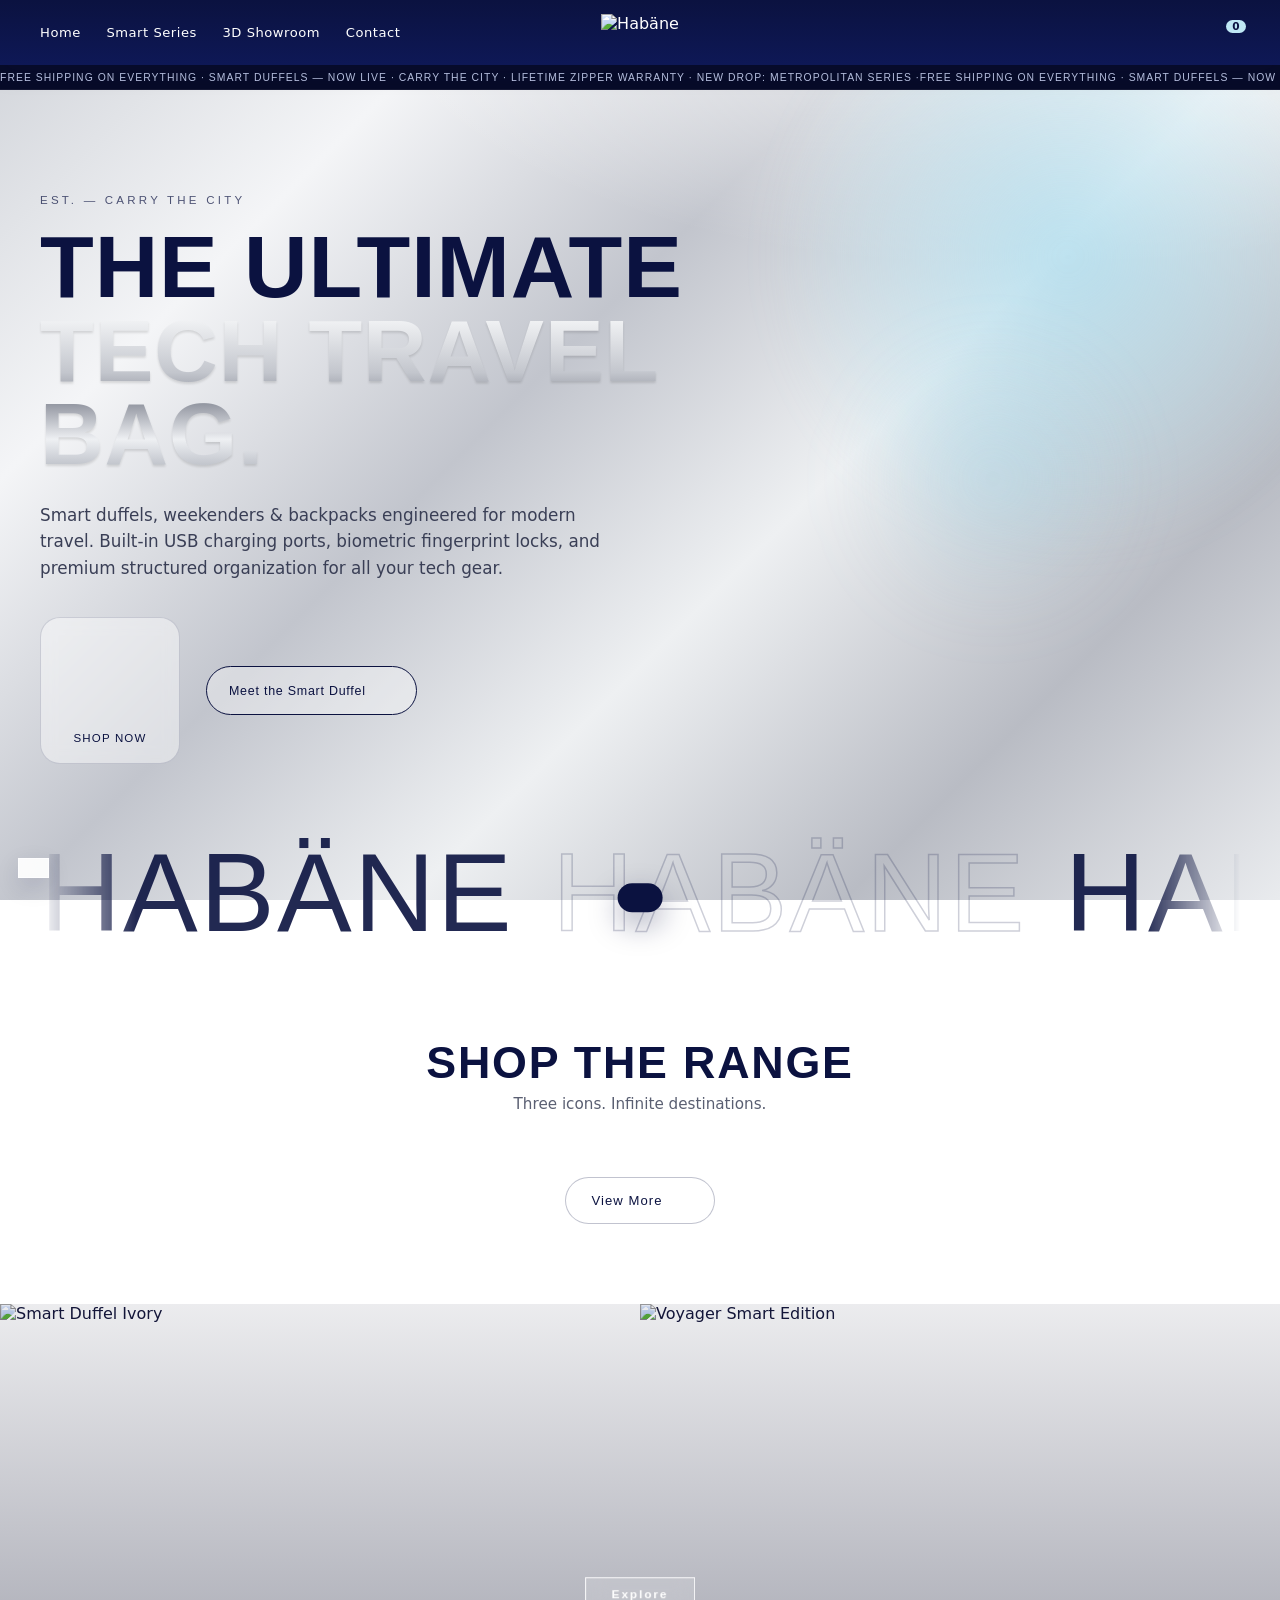
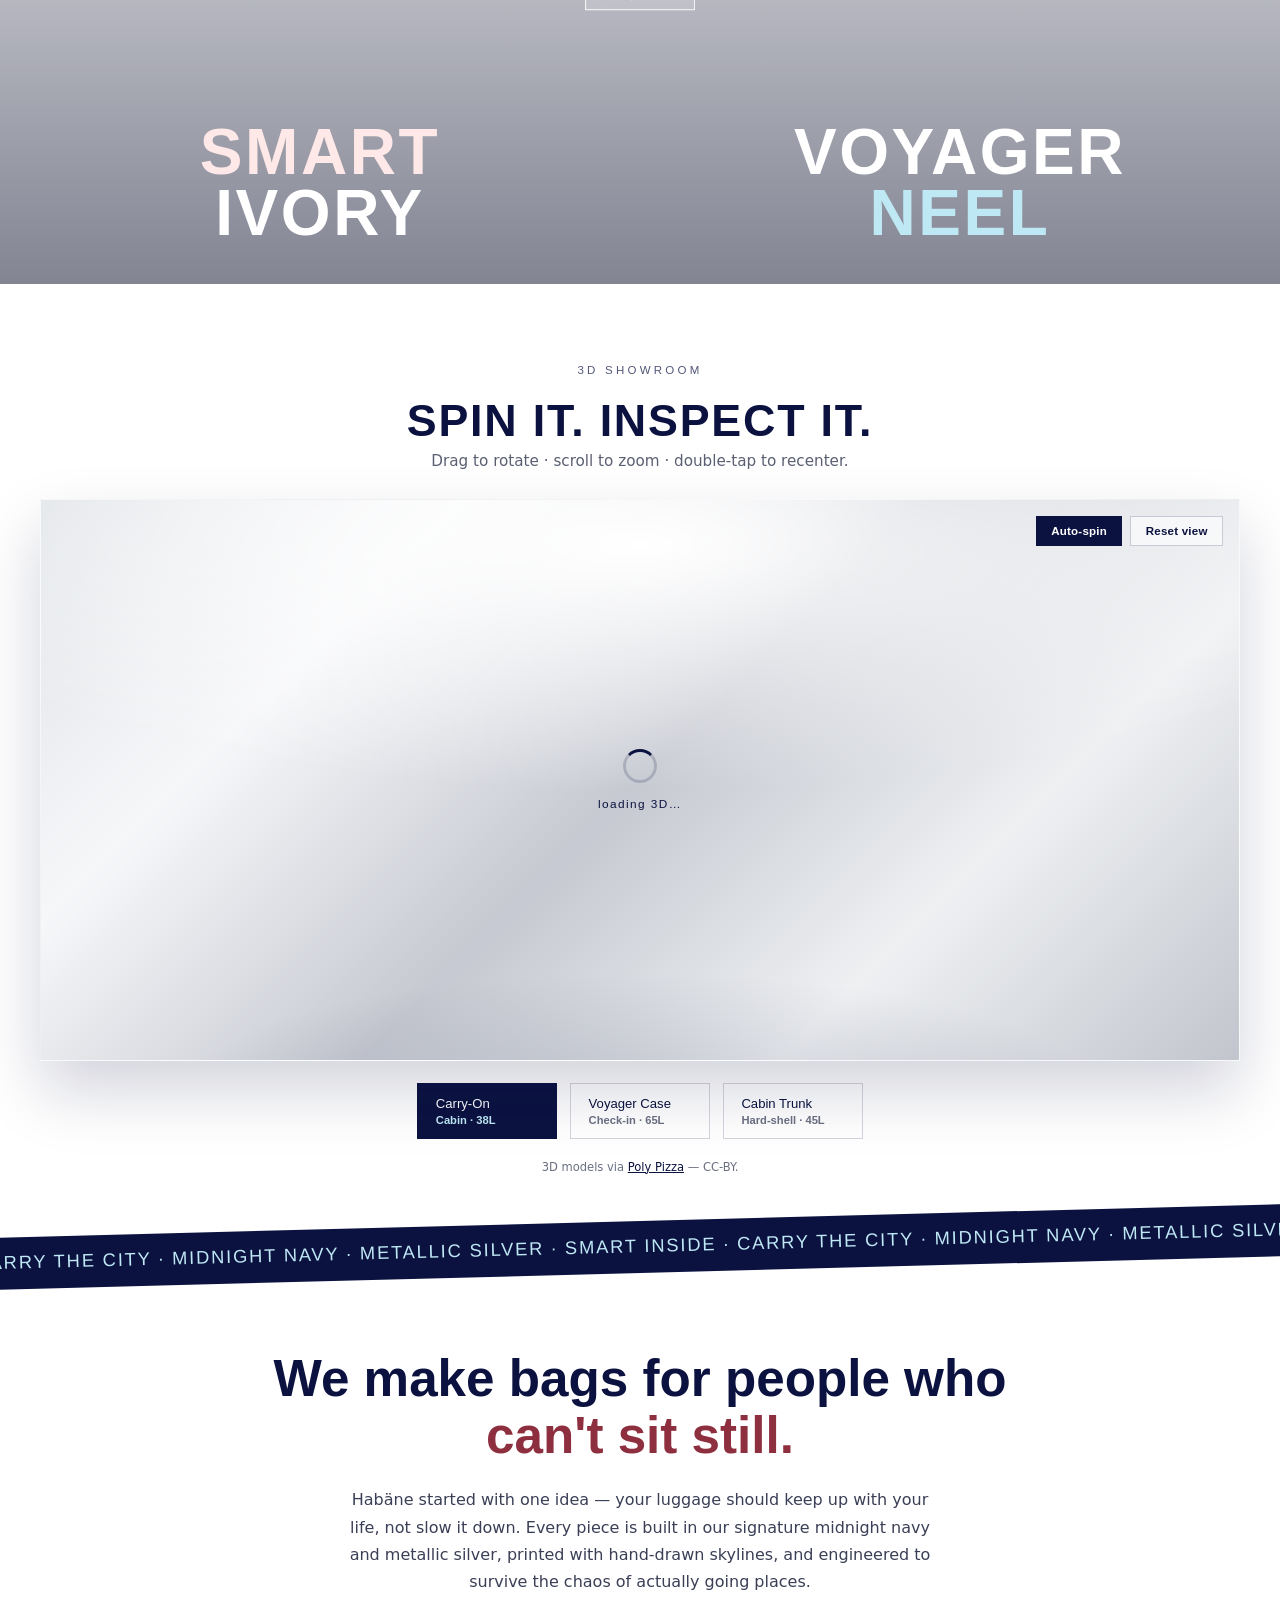
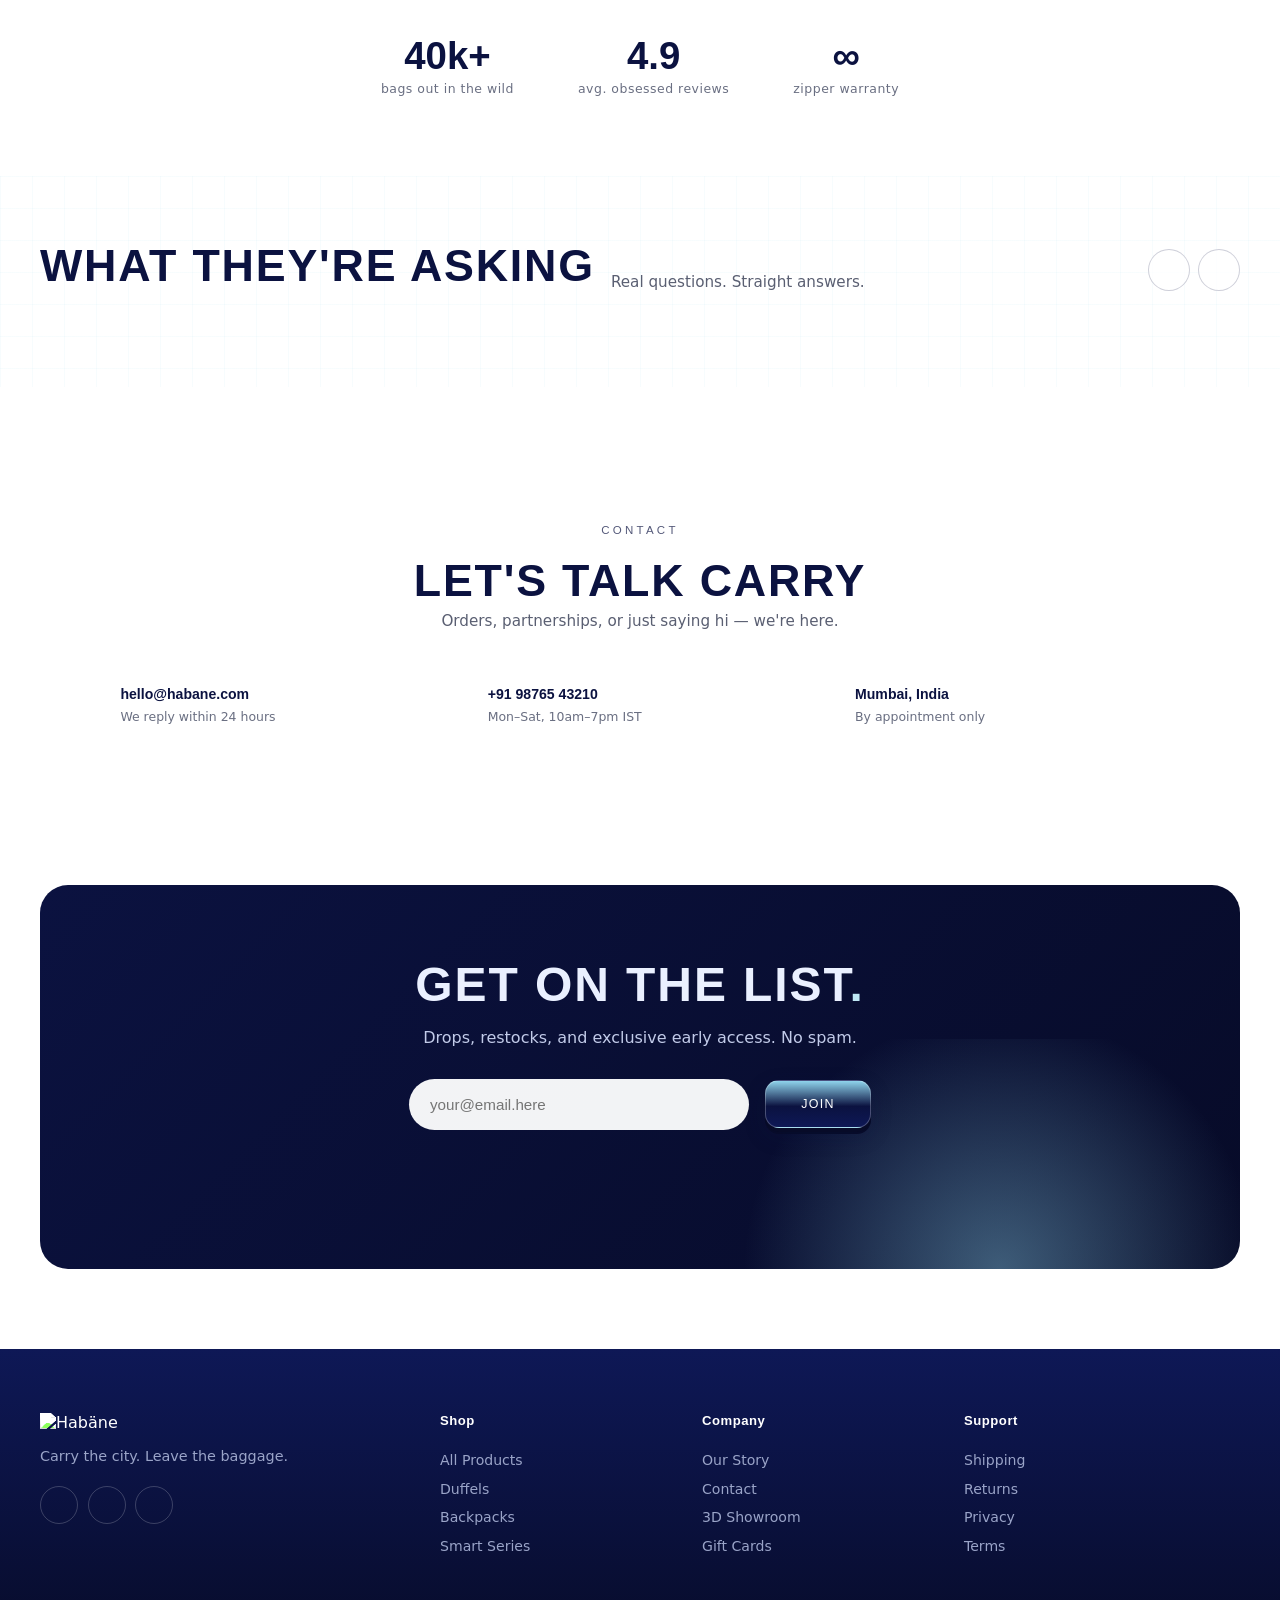
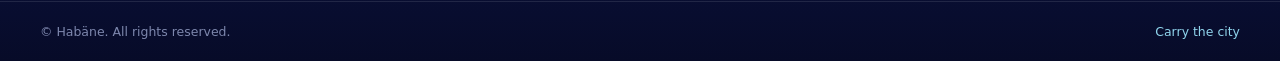
==== index.html @ ca4c36a8 "Update Habane website" ====
<!DOCTYPE html>
<html lang="en">
<head>
  <meta charset="UTF-8" />
  <meta name="viewport" content="width=device-width, initial-scale=1.0" />
  <title>HABÄNE — Carry the City</title>
  <meta name="description" content="Habäne — premium smart duffels, weekenders & backpacks. Engineered to carry your whole world, skyline and all." />
  <link rel="icon" href="assets/brand/logo-white.png" />
  <link rel="stylesheet" href="styles.css" />
  <script src="https://cdn.jsdelivr.net/npm/gsap@3.12.5/dist/gsap.min.js" defer></script>
  <script src="https://cdn.jsdelivr.net/npm/gsap@3.12.5/dist/ScrollTrigger.min.js" defer></script>
  <script src="https://unpkg.com/lucide@0.469.0/dist/umd/lucide.min.js" defer></script>
</head>
<body data-page="home">

  <svg width="0" height="0" style="position:absolute" aria-hidden="true">
    <defs>
      <path id="circlePath" d="M 50,50 m -37,0 a 37,37 0 1,1 74,0 a 37,37 0 1,1 -74,0" />
    </defs>
  </svg>

  <header class="nav nav--solid" id="nav">
    <button class="nav__burger" id="burger" type="button" aria-label="Menu">
      <span></span><span></span><span></span>
    </button>

    <nav class="nav__links nav__links--left">
      <a href="index.html">Home</a>
      <a href="smart-series.html">Smart Series</a>
      <a href="#showroom">3D Showroom</a>
      <a href="#contact">Contact</a>
    </nav>

    <a class="nav__logo" href="index.html">
      <img src="assets/brand/logo-white.png" alt="Habäne" />
    </a>

    <nav class="nav__links nav__links--right">
      <button class="nav__icon nav__iconbtn" id="searchBtn" type="button" aria-label="Search"><i data-lucide="search"></i></button>
      <button class="nav__icon nav__iconbtn nav__wish" id="wishBtn" type="button" aria-label="Wishlist">
        <i data-lucide="heart"></i><em id="wishCount" hidden>0</em>
      </button>
      <div class="nav__profile">
        <button class="nav__icon nav__iconbtn" id="profileBtn" type="button" aria-label="Account" aria-expanded="false"><i data-lucide="user"></i></button>
        <div class="nav__profile-menu" id="profileMenu">
          <button type="button" data-auth>Log In</button>
          <button type="button" data-auth>Sign Up</button>
        </div>
      </div>
      <button class="nav__icon nav__iconbtn nav__cart" id="cartBtn" type="button" aria-label="Cart">
        <i data-lucide="shopping-bag"></i><em id="cartCount">0</em>
      </button>
    </nav>
  </header>

  <div class="ribbon" aria-hidden="true">
    <div class="ribbon__track">
      <span>FREE SHIPPING ON EVERYTHING · SMART DUFFELS — NOW LIVE · CARRY THE CITY · LIFETIME ZIPPER WARRANTY · NEW DROP: METROPOLITAN SERIES · </span>
      <span>FREE SHIPPING ON EVERYTHING · SMART DUFFELS — NOW LIVE · CARRY THE CITY · LIFETIME ZIPPER WARRANTY · NEW DROP: METROPOLITAN SERIES · </span>
    </div>
  </div>

  <div class="drawer" id="drawer">
    <a href="index.html">Home</a>
    <a href="smart-series.html">Smart Series</a>
    <a href="#showroom">3D Showroom</a>
    <a href="#contact">Contact</a>
    <a href="shop.html">Shop All</a>
    <a href="#" class="drawer__cart" id="drawerCartLink">Cart (<span class="drawer-cart-count">0</span>)</a>
  </div>

  <main id="top">

    <section class="hero hero--bag">
      <div class="hero__glow"></div>
      <div class="hero__layout">
        <div class="hero__inner">
          <p class="hero__eyebrow">EST. — CARRY THE CITY</p>
          <h1 class="hero__title">
            <span>THE ULTIMATE</span>
            <span class="hero__title--metal">TECH TRAVEL BAG.</span>
          </h1>
          <p class="hero__sub">Smart duffels, weekenders &amp; backpacks engineered for modern travel. Built-in USB charging ports, biometric fingerprint locks, and premium structured organization for all your tech gear.</p>
          <div class="hero__cta">
            <a href="shop.html" class="hero-shop-cta" id="heroBagCta">
              <span class="hero-shop-cta__anim"></span>
              <span class="hero-shop-cta__label">SHOP NOW</span>
            </a>
            <a href="smart-series.html" class="ghost-btn">
              <span>Meet the Smart Duffel</span>
              <i data-lucide="arrow-right"></i>
            </a>
          </div>
        </div>
        <div class="hero__bag-3d-wrap">
          <model-viewer id="heroViewer" alt="Habäne Tech Travel Bag — interactive 3D model"
            camera-controls auto-rotate auto-rotate-delay="0" rotation-per-second="15deg"
            interaction-prompt="none" shadow-intensity="1.2" shadow-softness="0.8" exposure="1.1"
            environment-image="neutral" camera-orbit="45deg 75deg 110%" disable-zoom touch-action="none">
          </model-viewer>
          <div class="hero__bag-glow"></div>
        </div>
      </div>
      <div class="hero__marquee" aria-hidden="true">
        <div class="hero__marquee-track">
          <span>HABÄNE</span><span class="hollow">HABÄNE</span><span>HABÄNE</span><span class="hollow">HABÄNE</span><span>HABÄNE</span><span class="hollow">HABÄNE</span>
        </div>
      </div>
    </section>

    <section class="featured" id="shop">
      <div class="featured__head">
        <h2 class="section-title">SHOP THE RANGE</h2>
        <p class="section-sub">Three icons. Infinite destinations.</p>
      </div>
      <div class="grid grid--featured" id="grid"></div>
      <div class="featured__more">
        <a href="shop.html" class="view-more">View More <i data-lucide="arrow-right"></i></a>
      </div>
    </section>

    <section class="smart-split" id="smart">
      <a href="smart-series.html" class="smart-split__panel smart-split__panel--a">
        <img src="assets/products/p4-smart-duffel-ivory.jpg" alt="Smart Duffel Ivory">
        <div class="smart-split__overlay">
          <h2 class="smart-split__title"><span>SMART</span><span>IVORY</span></h2>
        </div>
      </a>
      <a href="smart-series.html" class="smart-split__panel smart-split__panel--b">
        <img src="assets/products/p3-navy-voyager-duffel.jpg" alt="Voyager Smart Edition">
        <div class="smart-split__overlay">
          <h2 class="smart-split__title"><span>VOYAGER</span><span>NEEL</span></h2>
        </div>
      </a>
      <a href="smart-series.html" class="smart-split__explore">Explore</a>
    </section>

    <section class="showroom" id="showroom">
      <div class="showroom__head">
        <p class="hero__eyebrow">3D SHOWROOM</p>
        <h2 class="section-title">SPIN IT. INSPECT IT.</h2>
        <p class="section-sub">Drag to rotate · scroll to zoom · double-tap to recenter.</p>
      </div>
      <div class="showroom__stage">
        <model-viewer id="viewer" alt="Habäne luggage — interactive 3D model"
          camera-controls auto-rotate auto-rotate-delay="0" rotation-per-second="20deg"
          interaction-prompt="auto" shadow-intensity="1.1" shadow-softness="0.9" exposure="1.15"
          environment-image="neutral" camera-orbit="35deg 75deg 110%"
          min-camera-orbit="auto auto 60%" max-camera-orbit="auto auto 160%" touch-action="pan-y">
          <div class="showroom__loader" slot="poster">
            <span class="showroom__spinner"></span>
            <span>loading 3D…</span>
          </div>
        </model-viewer>
        <div class="showroom__tools">
          <button id="spinToggle" class="tool is-active" type="button"><i data-lucide="rotate-cw"></i> Auto-spin</button>
          <button id="resetView" class="tool" type="button"><i data-lucide="maximize"></i> Reset view</button>
        </div>
      </div>
      <div class="showroom__pick" id="modelPick">
        <button class="model-pick is-active" data-model="carryon" type="button">
          <span class="model-pick__name">Carry-On</span><span class="model-pick__meta">Cabin · 38L</span>
        </button>
        <button class="model-pick" data-model="voyager" type="button">
          <span class="model-pick__name">Voyager Case</span><span class="model-pick__meta">Check-in · 65L</span>
        </button>
        <button class="model-pick" data-model="cabin" type="button">
          <span class="model-pick__name">Cabin Trunk</span><span class="model-pick__meta">Hard-shell · 45L</span>
        </button>
      </div>
      <p class="showroom__credit">3D models via <a href="https://poly.pizza" target="_blank" rel="noopener">Poly Pizza</a> — CC-BY.</p>
    </section>

    <div class="strip" aria-hidden="true">
      <div class="strip__track">
        <span>CARRY THE CITY · MIDNIGHT NAVY · METALLIC SILVER · SMART INSIDE · CARRY THE CITY · MIDNIGHT NAVY · METALLIC SILVER · SMART INSIDE · </span>
        <span>CARRY THE CITY · MIDNIGHT NAVY · METALLIC SILVER · SMART INSIDE · CARRY THE CITY · MIDNIGHT NAVY · METALLIC SILVER · SMART INSIDE · </span>
      </div>
    </div>

    <section class="story" id="story">
      <div class="story__inner">
        <h2 class="story__title">We make bags for people who<br><span>can't sit still.</span></h2>
        <p>Habäne started with one idea — your luggage should keep up with your life, not slow it down. Every piece is built in our signature midnight navy and metallic silver, printed with hand-drawn skylines, and engineered to survive the chaos of actually going places.</p>
        <div class="story__stats">
          <div><strong>40k+</strong><span>bags out in the wild</span></div>
          <div><strong>4.9</strong><span>avg. obsessed reviews</span></div>
          <div><strong>∞</strong><span>zipper warranty</span></div>
        </div>
      </div>
    </section>

    <section class="faq-carousel" id="faq">
      <div class="faq-carousel__head">
        <h2 class="section-title">WHAT THEY'RE ASKING</h2>
        <p class="section-sub">Real questions. Straight answers.</p>
        <div class="faq-carousel__controls">
          <button type="button" id="faqPrev" aria-label="Previous"><i data-lucide="chevron-left"></i></button>
          <button type="button" id="faqNext" aria-label="Next"><i data-lucide="chevron-right"></i></button>
        </div>
      </div>
      <div class="faq-carousel__viewport">
        <div class="faq-carousel__track" id="faqTrack"></div>
      </div>
    </section>

    <section class="contact" id="contact">
      <div class="contact__inner">
        <p class="hero__eyebrow">CONTACT</p>
        <h2 class="section-title">LET'S TALK CARRY</h2>
        <p class="section-sub">Orders, partnerships, or just saying hi — we're here.</p>
        <div class="contact__grid">
          <a href="mailto:hello@habane.com" class="contact__card">
            <i data-lucide="mail"></i>
            <strong>hello@habane.com</strong>
            <span>We reply within 24 hours</span>
          </a>
          <a href="tel:+919876543210" class="contact__card">
            <i data-lucide="phone"></i>
            <strong>+91 98765 43210</strong>
            <span>Mon–Sat, 10am–7pm IST</span>
          </a>
          <div class="contact__card">
            <i data-lucide="map-pin"></i>
            <strong>Mumbai, India</strong>
            <span>By appointment only</span>
          </div>
        </div>
      </div>
    </section>

    <section class="news">
      <div class="news__inner">
        <h2>GET ON THE LIST<span>.</span></h2>
        <p>Drops, restocks, and exclusive early access. No spam.</p>
        <form class="news__form" id="newsForm">
          <input type="email" placeholder="your@email.here" required />
          <button type="submit" class="btn-3d btn-3d--join">
            <span class="btn-3d__shadow"></span>
            <span class="btn-3d__face">JOIN</span>
          </button>
        </form>
        <p class="news__done" id="newsDone"></p>
      </div>
    </section>
  </main>

  <footer class="foot">
    <div class="foot__top">
      <div class="foot__brand">
        <img src="assets/brand/wordmark-silver.png" alt="Habäne" class="foot__word" />
        <p class="foot__tag">Carry the city. Leave the baggage.</p>
        <div class="foot__social">
          <a href="#" aria-label="Instagram"><i data-lucide="instagram"></i></a>
          <a href="#" aria-label="YouTube"><i data-lucide="youtube"></i></a>
          <a href="#" aria-label="Twitter"><i data-lucide="twitter"></i></a>
        </div>
      </div>
      <div class="foot__col">
        <h4>Shop</h4>
        <a href="shop.html">All Products</a>
        <a href="shop.html?cat=duffel">Duffels</a>
        <a href="shop.html?cat=backpack">Backpacks</a>
        <a href="smart-series.html">Smart Series</a>
      </div>
      <div class="foot__col">
        <h4>Company</h4>
        <a href="#story">Our Story</a>
        <a href="#contact">Contact</a>
        <a href="#showroom">3D Showroom</a>
        <a href="#">Gift Cards</a>
      </div>
      <div class="foot__col">
        <h4>Support</h4>
        <a href="#">Shipping</a>
        <a href="#">Returns</a>
        <a href="#">Privacy</a>
        <a href="#">Terms</a>
      </div>
    </div>
    <div class="foot__bottom">
      <p>© <span id="yr"></span> Habäne. All rights reserved.</p>
      <p class="foot__vibe">Carry the city</p>
    </div>
  </footer>

  <!-- Overlays -->
  <div class="search-pop" id="searchPop" aria-hidden="true">
    <div class="search-pop__inner">
      <input type="text" id="searchInput" placeholder="Search bags…" autocomplete="off" />
      <button class="search-pop__close" id="searchClose" type="button" aria-label="Close"><i data-lucide="x"></i></button>
      <div class="search-pop__results" id="searchResults"></div>
    </div>
  </div>

  <div class="cart" id="cart" aria-hidden="true">
    <div class="cart__overlay" data-cart-close></div>
    <aside class="cart__panel" role="dialog" aria-modal="true" aria-label="Cart">
      <header class="cart__head">
        <h3>Your Bag <span id="cartItems">(0)</span></h3>
        <button class="cart__close" data-cart-close type="button" aria-label="Close"><i data-lucide="x"></i></button>
      </header>
      <div class="cart__ship"><p id="shipMsg"></p><div class="cart__bar"><span id="shipBar"></span></div></div>
      <div class="cart__body" id="cartBody"></div>
      <div class="cart__empty" id="cartEmpty">
        <div class="cart__empty-icon"><i data-lucide="luggage"></i></div>
        <p>Your bag is empty.</p>
        <a href="shop.html" class="cart__empty-btn" data-cart-close>START SHOPPING</a>
      </div>
      <footer class="cart__foot" id="cartFoot">
        <div class="cart__promo" id="cartPromo" hidden><span class="cart__promo-chip" id="cartPromoChip"></span><span class="cart__promo-txt">Discount applied</span></div>
        <div class="cart__row"><span>Subtotal</span><strong id="cartSubtotal">₹0</strong></div>
        <div class="cart__row cart__row--disc" id="cartDiscRow" hidden><span>Discount</span><strong id="cartDisc">−₹0</strong></div>
        <div class="cart__row cart__row--total" id="cartTotalRow" hidden><span>Total</span><strong id="cartTotal">₹0</strong></div>
        <p class="cart__note">Taxes &amp; shipping calculated at checkout.</p>
        <button class="cart__checkout" id="checkoutBtn" type="button">CHECKOUT</button>
        <button class="cart__continue" data-cart-close type="button">Continue browsing</button>
      </footer>
    </aside>
  </div>

  <div class="auth-pop" id="authPop" aria-hidden="true">
    <div class="auth-pop__overlay" id="authCloseOverlay"></div>
    <div class="auth-pop__panel">
      <button class="auth-pop__close" id="authClose" type="button" aria-label="Close"><i data-lucide="x"></i></button>
      <h3>Welcome to Habäne</h3>
      <p>Sign in to track orders and sync your wishlist.</p>
      <button type="button" class="auth-pop__btn auth-pop__btn--primary">Log In</button>
      <button type="button" class="auth-pop__btn">Sign Up</button>
    </div>
  </div>

  <div class="done" id="checkoutDone" aria-hidden="true">
    <div class="done__overlay" data-done-close></div>
    <div class="done__panel">
      <div class="done__check"><i data-lucide="check"></i></div>
      <h3>Order placed</h3>
      <p id="doneMsg"></p>
      <p class="done__order">Order <strong id="doneOrder"></strong></p>
      <button class="done__btn" data-done-close type="button">KEEP SHOPPING</button>
    </div>
  </div>

  <div class="loc-select" id="locSelect">
    <button type="button" class="loc-select__btn" aria-label="Select region"></button>
    <div class="loc-select__panel">
      <input type="text" class="loc-select__search" placeholder="Search country…" autocomplete="off">
      <div class="loc-select__list"></div>
    </div>
  </div>

  <div class="toast" id="toast"></div>

  <script type="module" src="https://cdn.jsdelivr.net/npm/@google/model-viewer@3.5.0/dist/model-viewer.min.js"></script>
  <script src="assets/3d/models.js"></script>
  <script src="js/data.js"></script>
  <script src="js/store.js"></script>
  <script src="js/components.js"></script>
  <script src="js/bag-3d.js"></script>
  <script src="js/home.js"></script>
</body>
</html>
---- styles.css ----
/* ============================================================
   HABÄNE — styles
   Palette: midnight navy + metallic silver + ice-blue accent
   ============================================================ */

@font-face{
  font-family:"Conthrax";
  src:url("assets/fonts/Conthrax-SemiBold.otf") format("opentype");
  font-weight:600; font-display:swap;
}
@font-face{ font-family:"Montserrat"; src:url("assets/fonts/Montserrat-Regular.otf") format("opentype"); font-weight:400; font-display:swap;}
@font-face{ font-family:"Montserrat"; src:url("assets/fonts/Montserrat-Medium.otf") format("opentype"); font-weight:500; font-display:swap;}
@font-face{ font-family:"Montserrat"; src:url("assets/fonts/Montserrat-SemiBold.otf") format("opentype"); font-weight:600; font-display:swap;}
@font-face{ font-family:"Montserrat"; src:url("assets/fonts/Montserrat-Bold.otf") format("opentype"); font-weight:700; font-display:swap;}

:root{
  --navy:#0b1240;
  --navy-2:#0e1856;
  --navy-deep:#070b28;
  --ice:#bfe8f5;
  --ice-2:#8fd4ec;
  --maroon:#8e2f3f;
  --ink:#14163a;
  --silver-1:#f6f7f9;
  --silver-2:#d7dade;
  --silver-3:#b9bcc4;
  --silver-4:#9a9ea8;
  --white:#ffffff;
  --r:18px;
  --maxw:1280px;
  --ease:cubic-bezier(.22,1,.36,1);
}

*{box-sizing:border-box;margin:0;padding:0}
html{scroll-behavior:smooth}
body{
  font-family:"Montserrat",system-ui,sans-serif;
  color:var(--ink);
  background:
    radial-gradient(1200px 600px at 80% -10%, #ffffff 0%, rgba(255,255,255,0) 60%),
    linear-gradient(135deg,#cfd2d8 0%, #f4f5f7 22%, #c2c5cd 42%, #eef0f2 60%, #b9bcc4 80%, #e9ebee 100%);
  background-attachment:fixed;
  -webkit-font-smoothing:antialiased;
  overflow-x:hidden;
}
body[data-page="home"],
body[data-page="shop"]{
  --r:0;
}
body:is([data-page="home"], [data-page="shop"]) :is(
  .card,
  .card__media,
  .card__badge,
  .card__quick,
  .card__add,
  .card__view,
  .pill,
  .smart-split__panel,
  .smart-split__explore,
  .showroom__stage,
  .showroom__loader,
  .tool,
  .model-pick,
  .faq-card,
  .faq-card__media,
  .contact__inner,
  .contact__card,
  .trust,
  .trust__item,
  .trust__icon,
  .shop-toolbar__search,
  .layout-btn,
  .shop-sidebar__block select,
  .search-pop__inner,
  .search-pop__results,
  .search-row img,
  .cart__panel,
  .line__img,
  .line__qty,
  .cart__checkout,
  .cart__empty-btn,
  .auth-pop__panel,
  .auth-pop__btn,
  .loc-select__btn,
  .loc-select__panel,
  .loc-select__search
){
  border-radius:0 !important;
}
a{color:inherit;text-decoration:none}
img{display:block;max-width:100%}
em{font-style:normal}

.section-title{
  font-family:"Conthrax",sans-serif;
  font-size:clamp(1.6rem,4vw,2.8rem);
  letter-spacing:.04em;
  color:var(--navy);
}
.section-sub{ color:#5a5f72; font-size:.95rem; margin-top:.4rem }

/* ===================== RIBBON (below nav) ===================== */
.ribbon{
  background:var(--navy-deep);
  color:#c2cbe9;
  overflow:hidden;
  border-bottom:1px solid rgba(255,255,255,.06);
  position:relative;
  z-index:40;
}
.ribbon__track{
  display:flex; width:max-content;
  animation:ribbon 32s linear infinite;
}
.ribbon__track span{
  font-family:"Montserrat",sans-serif;
  font-size:.65rem; letter-spacing:.1em; font-weight:500;
  padding:.4rem 0; white-space:nowrap;
}
@keyframes ribbon{ from{transform:translateX(0)} to{transform:translateX(-50%)} }
.ribbon:hover .ribbon__track{ animation-play-state:paused }

/* ===================== NAV ===================== */
.nav{
  position:sticky; top:0; z-index:60;
  display:grid;
  grid-template-columns:1fr auto 1fr;
  align-items:center;
  gap:1rem;
  padding:.85rem clamp(1rem,4vw,2.5rem);
  background:linear-gradient(180deg,var(--navy) 0%, var(--navy-2) 100%);
  color:#fff;
  box-shadow:0 6px 24px rgba(11,18,64,.22);
  transition:padding .3s var(--ease), box-shadow .3s var(--ease);
}
.nav.shrink{ padding-top:.5rem; padding-bottom:.5rem }
.nav__links{ display:flex; align-items:center; gap:1.6rem }
.nav__links--right{ justify-content:flex-end }
.nav__links a{
  font-size:.82rem; font-weight:500; letter-spacing:.04em;
  position:relative; padding:.2rem 0; color:#fff;
  transition:color .25s, opacity .25s;
}
.nav__links a:not(.nav__icon)::after{
  content:""; position:absolute; left:0; bottom:-3px; height:2px; width:0;
  background:var(--ice); transition:width .3s var(--ease);
}
.nav__links a:hover{ color:var(--ice) }
.nav__links a:not(.nav__icon):hover::after{ width:100% }
.nav__iconbtn{ color:#fff }
.nav__iconbtn:hover{ color:var(--ice) }
.nav__icon{ font-size:1.05rem }
.nav__cart{ display:inline-flex; align-items:center; gap:.25rem }
.nav__cart em{
  font-size:.66rem; background:var(--ice); color:var(--navy);
  border-radius:999px; padding:.05rem .4rem; font-weight:700; font-style:normal;
}
.nav__logo img{ height:38px; width:auto; margin:0 auto }

.nav__burger{ display:none; flex-direction:column; gap:5px; background:none; border:0; cursor:pointer }
.nav__burger span{ width:24px; height:2px; background:#eaf0ff; transition:.3s var(--ease) }
.nav__burger.open span:nth-child(1){ transform:translateY(7px) rotate(45deg) }
.nav__burger.open span:nth-child(2){ opacity:0 }
.nav__burger.open span:nth-child(3){ transform:translateY(-7px) rotate(-45deg) }

.drawer{
  position:fixed; inset:0 0 0 auto; width:min(80vw,320px);
  background:linear-gradient(180deg,var(--navy),var(--navy-deep));
  color:#eaf0ff; z-index:55;
  transform:translateX(100%); transition:transform .4s var(--ease);
  display:flex; flex-direction:column; gap:.4rem;
  padding:5.5rem 2rem 2rem;
}
.drawer.open{ transform:translateX(0) }
.drawer a{ font-family:"Conthrax",sans-serif; font-size:1.1rem; padding:.8rem 0; border-bottom:1px solid rgba(255,255,255,.08) }

/* ===================== HERO ===================== */
.hero{
  position:relative; overflow:hidden;
  padding:clamp(3rem,9vw,6.5rem) clamp(1rem,4vw,2.5rem) 0;
  max-width:var(--maxw); margin:0 auto;
}
.hero__glow{
  position:absolute; top:-20%; right:-10%; width:55vw; height:55vw; max-width:680px; max-height:680px;
  background:radial-gradient(circle, rgba(143,212,236,.55), rgba(11,18,64,0) 62%);
  filter:blur(20px); z-index:0; pointer-events:none;
}
.hero__inner{ position:relative; z-index:2; max-width:none }
.hero--bag .hero__inner{ max-width:100% }
.hero--bag .hero__title{ font-size:clamp(2.8rem,7.5vw,5.5rem) }
.hero--bag .hero__sub{ max-width:580px; font-size:1.05rem }
.hero__eyebrow{
  font-family:"Conthrax",sans-serif; font-size:.72rem; letter-spacing:.28em;
  color:var(--navy); opacity:.7; margin-bottom:1.2rem;
}
.hero__title{
  font-family:"Conthrax",sans-serif;
  font-size:clamp(2.6rem,9vw,6rem); line-height:.95; letter-spacing:.01em;
  color:var(--navy);
}
.hero__title span{ display:block }
.hero__title--metal{
  background:linear-gradient(180deg,#fafbfc 0%, #c3c6cd 38%, #8c909b 55%, #eef0f3 78%, #aeb2bb 100%);
  -webkit-background-clip:text; background-clip:text; color:transparent;
  filter:drop-shadow(0 2px 1px rgba(0,0,0,.12));
}
.hero__sub{ margin:1.6rem 0 2.2rem; max-width:520px; font-size:1.02rem; color:#3a3f56; line-height:1.6 }
.hero__cta{ display:flex; align-items:center; gap:1.6rem; flex-wrap:wrap }

.hero__marquee{
  margin-top:clamp(2.5rem,6vw,4rem);
  overflow:hidden; -webkit-mask-image:linear-gradient(90deg,transparent,#000 8%,#000 92%,transparent);
          mask-image:linear-gradient(90deg,transparent,#000 8%,#000 92%,transparent);
}
.hero__marquee-track{ display:flex; gap:2.4rem; width:max-content; animation:ribbon 24s linear infinite }
.hero__marquee-track span{
  font-family:"Conthrax",sans-serif; font-size:clamp(3rem,11vw,7rem);
  color:var(--navy); opacity:.9; letter-spacing:.02em;
}
.hero__marquee-track .hollow{
  color:transparent; -webkit-text-stroke:1.5px rgba(11,18,64,.4); opacity:.5;
}

/* ===================== ROTATING SPIN BUTTON (bluorng-style) ===================== */
.spin-btn{
  position:relative; display:inline-grid; place-items:center;
  width:150px; height:150px; border-radius:999px;
  background:var(--navy); color:#fff; isolation:isolate;
  transition:transform .5s var(--ease), color .4s;
}
.spin-btn__fill{
  position:absolute; inset:0; border-radius:999px; z-index:-1;
  background:radial-gradient(circle at 50% 120%, var(--ice) 0%, var(--ice-2) 45%, transparent 70%);
  transform:scale(0); transform-origin:bottom; transition:transform .5s var(--ease);
}
.spin-btn:hover{ transform:scale(1.06); color:var(--navy) }
.spin-btn:hover .spin-btn__fill{ transform:scale(1.2) }
.spin-btn__label{
  font-family:"Conthrax",sans-serif; font-size:.74rem; letter-spacing:.08em; z-index:2;
}
.spin-btn__arrow{
  position:absolute; bottom:30px; font-size:.9rem; opacity:0; z-index:2;
  transition:.4s var(--ease);
}
.spin-btn:hover .spin-btn__arrow{ opacity:1; bottom:24px }
.spin-btn__ring{
  position:absolute; inset:0; animation:spin 9s linear infinite;
}
.spin-btn__ring svg{ width:100%; height:100% }
.spin-btn__ring text{
  font-family:"Montserrat",sans-serif; font-weight:600;
  font-size:8.5px; letter-spacing:1.5px; fill:#fff;
}
.spin-btn:hover .spin-btn__ring text{ fill:var(--navy) }
@keyframes spin{ to{ transform:rotate(360deg) } }
.spin-btn--sm{ width:118px; height:118px }
.spin-btn--sm .spin-btn__label{ font-size:.66rem }
.spin-btn--sm .spin-btn__ring text{ font-size:9px }

/* ghost button */
.ghost-btn{
  display:inline-flex; align-items:center; gap:.6rem;
  font-family:"Conthrax",sans-serif; font-size:.78rem; letter-spacing:.06em;
  color:var(--navy); padding:.9rem 1.4rem; border:1.5px solid var(--navy);
  border-radius:999px; transition:.35s var(--ease); background:rgba(255,255,255,.35);
}
.ghost-btn i{ font-style:normal; transition:transform .35s var(--ease) }
.ghost-btn:hover{ background:var(--navy); color:#fff }
.ghost-btn:hover i{ transform:translateX(5px) }

/* ===================== CATEGORY / FILTERS ===================== */
.cats{ max-width:var(--maxw); margin:clamp(3rem,7vw,5rem) auto 1.5rem; padding:0 clamp(1rem,4vw,2.5rem) }
.cats__head{ display:flex; flex-direction:column; align-items:center; text-align:center; gap:.2rem }
.cats__pills{ display:flex; flex-wrap:wrap; justify-content:center; gap:.6rem; margin-top:1.8rem }
.pill{
  font-family:"Montserrat",sans-serif; font-weight:600; font-size:.8rem;
  padding:.6rem 1.3rem; border-radius:999px; cursor:pointer;
  border:1.5px solid rgba(11,18,64,.25); background:rgba(255,255,255,.5);
  color:var(--navy); transition:.3s var(--ease);
}
.pill:hover{ border-color:var(--navy) }
.pill.is-active{ background:var(--navy); color:#fff; border-color:var(--navy) }

/* ===================== PRODUCT GRID (comet-style) ===================== */
.grid{
  max-width:var(--maxw); margin:0 auto;
  display:grid; grid-template-columns:repeat(4,1fr);
  gap:1px; background:transparent; border:0;
}
.card{
  background:#ffffff;
  border:1px solid #e5e7eb;
  border-radius:0; overflow:hidden;
  display:flex; flex-direction:column;
  position:relative;
  transition:opacity .6s var(--ease);
}
.card.in{ opacity:1; transform:none }
.card:hover{
  /* Flat grid style - no shadow float */
}
.card__media{
  position:relative; aspect-ratio:1/1; overflow:hidden;
  background:#ffffff;
}
/* ---- comet-style two-image crossfade ---- */
.card__img{
  position:absolute; inset:0; width:100%; height:100%; object-fit:cover;
  transition:opacity .55s var(--ease), transform .8s var(--ease);
  backface-visibility:hidden;
}
.card__img--front{ opacity:1; z-index:1 }
.card__img--back{ opacity:0; transform:scale(1.08); z-index:2 }
/* cards WITH an alternate image: crossfade + cross-zoom on hover */
.card.has-alt:hover .card__img--front{ opacity:0; transform:scale(1.06) }
.card.has-alt:hover .card__img--back{ opacity:1; transform:scale(1) }
/* cards WITHOUT an alternate: simple zoom */
.card:not(.has-alt):hover .card__img--front{ transform:scale(1.07) }
.card__badge{
  position:absolute; top:.8rem; left:.8rem; z-index:3;
  font-family:"Conthrax",sans-serif; font-size:.65rem; font-weight:700; letter-spacing:.08em;
  color:#fff; padding:.4rem .8rem; border-radius:0;
  text-transform:uppercase;
}
.card__badge--red{ background:#e31b23 }
.card__badge--black{ background:#000000 }
.card__wish{
  position:absolute; top:.8rem; right:.8rem; z-index:3;
  width:32px; height:32px; border-radius:50%; border:1px solid rgba(0, 0, 0, 0.08); cursor:pointer;
  background:rgba(255,255,255,0.9); color:var(--navy); font-size:.85rem;
  display:grid; place-items:center; transition:.2s var(--ease);
}
.card__wish:hover{ background:#000000; color:#fff; border-color:#000000 }
.card__wish.liked{ background:#e31b23; color:#fff; border-color:#e31b23 }
.card__quick{
  position:absolute; left:0; right:0; bottom:0; z-index:3;
  transform:translateY(110%); transition:transform .4s var(--ease);
  padding:.7rem;
}
.card:hover .card__quick{ transform:none }
.card__add{
  width:100%; border:0; cursor:pointer; border-radius:0;
  background:#000000; color:#fff; padding:.75rem;
  font-family:"Conthrax",sans-serif; font-size:.65rem; letter-spacing:.06em;
  transition:background .3s;
}
.card__add:hover{ background:var(--navy-2) }
.card__body{ padding:1.2rem; display:flex; flex-direction:column; justify-content:space-between; flex-grow:1; background:#ffffff }
.card__info{ display:flex; justify-content:space-between; align-items:flex-start; gap:0.5rem; width:100% }
.card__info-left{ display:flex; flex-direction:column; gap:0.2rem; text-align:left }
.card__info-right{ display:flex; flex-direction:column; align-items:flex-end; text-align:right }
.card__cat{ font-size:.72rem; text-transform:capitalize; color:#777777; font-weight:500; letter-spacing:0.02em }
.card__name{ font-family:"Conthrax",sans-serif; font-size:.95rem; font-weight:700; color:#000000; line-height:1.1; letter-spacing:0.02em }
.card__price{ font-family:"Conthrax",sans-serif; font-size:.95rem; font-weight:700; color:#000000 }
.card__was{ font-size:.8rem; color:#999999; text-decoration:line-through; margin-top:0.1rem; font-weight:500 }
.card__swatches{ display:flex; gap:.35rem }
.sw{ width:14px; height:14px; border-radius:50%; border:1.5px solid #fff; box-shadow:0 0 0 1px rgba(0,0,0,.12) }
.card__stars{ font-size:.72rem; color:var(--maroon); letter-spacing:1px }

/* ===================== SMART FEATURE ===================== */
.smart{
  max-width:var(--maxw); margin:clamp(3rem,7vw,5rem) auto; padding:0 clamp(1rem,4vw,2.5rem);
  display:grid; grid-template-columns:1.05fr 1fr; gap:clamp(1.5rem,4vw,3.5rem); align-items:center;
}
.smart__media{ position:relative; border-radius:24px; overflow:hidden;
  background:linear-gradient(135deg,var(--navy),var(--navy-deep)); padding:6%; }
.smart__media img{ width:100%; border-radius:14px }
.smart__tag{
  position:absolute; top:1rem; left:1rem; z-index:2;
  font-family:"Conthrax",sans-serif; font-size:.7rem; letter-spacing:.06em;
  background:var(--ice); color:var(--navy); padding:.45rem .8rem; border-radius:999px;
}
.smart__title{ font-family:"Conthrax",sans-serif; font-size:clamp(1.8rem,4.5vw,3rem); color:var(--navy); margin:.4rem 0 1rem; line-height:1.05 }
.smart__title em{ color:var(--maroon) }
.smart__copy p{ color:#3a3f56; line-height:1.65; max-width:46ch }
.smart__feats{ list-style:none; margin:1.4rem 0 2rem; display:grid; gap:.6rem }
.smart__feats li{ position:relative; padding-left:1.6rem; font-weight:500; font-size:.95rem; color:var(--ink) }
.smart__feats li::before{ content:"✦"; position:absolute; left:0; color:var(--ice-2) }

/* ===================== STRIP MARQUEE ===================== */
.strip{ background:var(--navy); overflow:hidden; transform:rotate(-1.5deg) scale(1.04); margin:3rem 0 }
.strip__track{ display:flex; width:max-content; animation:ribbon 22s linear infinite }
.strip__track span{
  font-family:"Conthrax",sans-serif; font-size:1.1rem; letter-spacing:.1em;
  color:var(--ice); padding:.9rem 0; white-space:nowrap;
}

/* ===================== LOOKBOOK ===================== */
.look{ max-width:var(--maxw); margin:0 auto; padding:2rem clamp(1rem,4vw,2.5rem) }
.look__head{ text-align:center; margin-bottom:2rem }
.look__grid{ display:grid; grid-template-columns:repeat(4,1fr); grid-auto-rows:220px; gap:1rem }
.look__item{ position:relative; border-radius:16px; overflow:hidden; cursor:pointer }
.look__item img{ width:100%; height:100%; object-fit:cover; transition:transform .6s var(--ease) }
.look__item:hover img{ transform:scale(1.06) }
.look__item--tall{ grid-row:span 2 }
.look__item--wide{ grid-column:span 2 }
.look__item figcaption{
  position:absolute; left:0; bottom:0; right:0;
  font-family:"Conthrax",sans-serif; font-size:.78rem; color:#fff;
  padding:1.4rem .9rem .8rem; letter-spacing:.04em;
  background:linear-gradient(0deg,rgba(7,11,40,.78),transparent);
}

/* ===================== STORY ===================== */
.story{ max-width:980px; margin:clamp(3rem,7vw,5rem) auto; padding:0 clamp(1rem,4vw,2.5rem); text-align:center }
.story__title{ font-family:"Conthrax",sans-serif; font-size:clamp(1.8rem,5vw,3.2rem); color:var(--navy); line-height:1.1 }
.story__title span{ color:var(--maroon) }
.story p{ margin:1.4rem auto 2.4rem; max-width:60ch; color:#3a3f56; line-height:1.7 }
.story__stats{ display:flex; justify-content:center; gap:clamp(1.5rem,6vw,4rem); flex-wrap:wrap }
.story__stats div{ display:flex; flex-direction:column }
.story__stats strong{ font-family:"Conthrax",sans-serif; font-size:clamp(1.6rem,4vw,2.4rem); color:var(--navy) }
.story__stats span{ font-size:.78rem; color:#6a6f82; letter-spacing:.04em; margin-top:.2rem }

/* ===================== NEWSLETTER ===================== */
.news{ position:relative; margin:0 clamp(1rem,4vw,2.5rem); }
.news__inner{
  max-width:var(--maxw); margin:0 auto; text-align:center;
  background:linear-gradient(135deg,var(--navy),var(--navy-deep));
  color:#eaf0ff; border-radius:28px; padding:clamp(2.5rem,6vw,4.5rem) 1.5rem;
  position:relative; overflow:hidden;
}
.news__inner::before{
  content:""; position:absolute; inset:auto -10% -60% auto; width:60%; height:120%;
  background:radial-gradient(circle, rgba(143,212,236,.4), transparent 60%);
}
.news h2{ font-family:"Conthrax",sans-serif; font-size:clamp(1.8rem,5vw,3rem); letter-spacing:.04em }
.news h2 span{ color:var(--ice) }
.news p{ margin:1rem auto 2rem; max-width:46ch; color:#c2cbe9; position:relative }
.news__form{ display:flex; justify-content:center; align-items:center; gap:1rem; flex-wrap:wrap; position:relative; z-index:2 }
.news__form input{
  width:min(340px,80vw); padding:1.05rem 1.3rem; border-radius:999px; border:0;
  font-family:"Montserrat",sans-serif; font-size:.95rem; background:rgba(255,255,255,.95); color:var(--ink);
}
.news__form input:focus{ outline:2px solid var(--ice) }
.news__done{ color:var(--ice); margin-top:1.2rem; font-weight:600; min-height:1.2em }

/* ===================== FOOTER ===================== */
.foot{
  margin-top:clamp(3rem,7vw,5rem);
  background:linear-gradient(180deg,var(--navy-2),var(--navy-deep));
  color:#c2cbe9;
}
.foot__top{
  max-width:var(--maxw); margin:0 auto;
  display:grid; grid-template-columns:1.6fr 1fr 1fr 1.2fr; gap:2rem;
  padding:clamp(2.5rem,6vw,4rem) clamp(1rem,4vw,2.5rem) 2.5rem;
}
.foot__word{ width:200px; filter:brightness(1.6) }
.foot__tag{ margin:1rem 0 1.4rem; max-width:30ch; font-size:.9rem; color:#9aa4c8 }
.foot__social{ display:flex; gap:.6rem }
.foot__social a{
  width:38px; height:38px; border-radius:50%; display:grid; place-items:center;
  border:1px solid rgba(255,255,255,.2); font-family:"Conthrax",sans-serif; font-size:.7rem;
  transition:.3s var(--ease);
}
.foot__social a:hover{ background:var(--ice); color:var(--navy); border-color:var(--ice) }
.foot__col h4{ font-family:"Conthrax",sans-serif; font-size:.82rem; color:#fff; margin-bottom:1.1rem; letter-spacing:.04em }
.foot__col a{ display:block; padding:.4rem 0; font-size:.88rem; color:#9aa4c8; transition:.25s }
.foot__col a:hover{ color:var(--ice); transform:translateX(3px) }
.foot__col--boring h4{ color:var(--ice) }
.foot__bottom{
  border-top:1px solid rgba(255,255,255,.1);
  max-width:var(--maxw); margin:0 auto;
  display:flex; justify-content:space-between; align-items:center; flex-wrap:wrap; gap:.6rem;
  padding:1.4rem clamp(1rem,4vw,2.5rem); font-size:.78rem; color:#7d87ad;
}
.foot__vibe{ color:var(--ice-2) }

/* ===================== TOAST ===================== */
.toast{
  position:fixed; left:50%; bottom:28px; transform:translate(-50%,140%);
  background:var(--navy); color:#fff; padding:.9rem 1.4rem; border-radius:999px;
  font-size:.85rem; font-weight:600; z-index:80; box-shadow:0 12px 30px rgba(11,18,64,.35);
  transition:transform .45s var(--ease); display:flex; gap:.5rem; align-items:center;
}
.toast.show{ transform:translate(-50%,0) }

/* ===================== RESPONSIVE ===================== */
@media(max-width:1024px){
  .grid{ grid-template-columns:repeat(3,1fr) }
}
@media(max-width:860px){
  .nav__links{ display:none }
  .nav{ grid-template-columns:auto 1fr auto }
  .nav__burger{ display:flex }
  .nav__logo img{ height:32px }
  .grid{ grid-template-columns:repeat(2,1fr); gap:1rem }
  .smart{ grid-template-columns:1fr }
  .look__grid{ grid-template-columns:repeat(2,1fr); grid-auto-rows:180px }
  .look__item--wide{ grid-column:span 2 }
  .look__item--tall{ grid-row:span 1 }
  .foot__top{ grid-template-columns:1fr 1fr }
  .foot__brand{ grid-column:1/-1 }
}
@media(max-width:520px){
  .grid{ grid-template-columns:1fr 1fr; gap:.7rem }
  .card__name{ font-size:.8rem }
  .hero__cta{ gap:1rem }
  .foot__top{ grid-template-columns:1fr }
  .foot__bottom{ flex-direction:column; text-align:center }
}
@media(prefers-reduced-motion:reduce){
  *{ animation-duration:.001ms !important; animation-iteration-count:1 !important }
}

/* ============================================================
   ECOMMERCE LAYER — sort, quick view, cart, search, checkout
   ============================================================ */
body.no-scroll{ overflow:hidden }

.nav__iconbtn{ background:none; border:0; cursor:pointer; color:#dbe3ff; font-family:inherit }
.nav__iconbtn:hover{ color:#fff }

/* ---- sort bar ---- */
.cats__bar{
  display:flex; justify-content:space-between; align-items:center;
  max-width:var(--maxw); margin:1.6rem auto 0; flex-wrap:wrap; gap:.8rem;
}
.cats__count{ font-size:.8rem; font-weight:600; color:#5a5f72; letter-spacing:.04em }
.cats__sort{ display:flex; align-items:center; gap:.5rem; font-size:.78rem; font-weight:600; color:var(--navy) }
.cats__sort select{
  font-family:"Montserrat",sans-serif; font-weight:600; font-size:.8rem; color:var(--navy);
  border:1.5px solid rgba(11,18,64,.25); background:rgba(255,255,255,.6);
  border-radius:999px; padding:.5rem 1rem; cursor:pointer;
}
.cats__sort select:focus{ outline:2px solid var(--ice) }

/* ---- card quick actions (two buttons) ---- */
.card__quick{ display:flex; gap:.45rem }
.card__view{
  flex:1; border:0; cursor:pointer; border-radius:10px;
  background:rgba(255,255,255,.92); color:var(--navy); padding:.72rem .4rem;
  font-family:"Conthrax",sans-serif; font-size:.62rem; letter-spacing:.04em; transition:.25s;
}
.card__view:hover{ background:#fff }
.card__add{ flex:1.3; font-size:.62rem; padding:.72rem .4rem }

/* ============================================================
   QUICK VIEW MODAL
   ============================================================ */
.qv,.cart,.search-pop,.done{ position:fixed; inset:0; z-index:90; visibility:hidden; }
.qv.open,.cart.open,.search-pop.open,.done.open{ visibility:visible }
.qv__overlay,.cart__overlay,.done__overlay{
  position:absolute; inset:0; background:rgba(7,11,40,.55); backdrop-filter:blur(4px);
  opacity:0; transition:opacity .4s var(--ease);
}
.qv.open .qv__overlay,.cart.open .cart__overlay,.done.open .done__overlay{ opacity:1 }

.qv__panel{
  position:absolute; left:50%; top:50%; transform:translate(-50%,-46%) scale(.96);
  width:min(920px,94vw); max-height:92vh; overflow:auto;
  background:var(--silver-1); border-radius:22px;
  display:grid; grid-template-columns:1fr 1fr; gap:0;
  opacity:0; transition:.45s var(--ease);
}
.qv.open .qv__panel{ transform:translate(-50%,-50%) scale(1); opacity:1 }
.qv__close,.cart__close{
  position:absolute; top:1rem; right:1rem; z-index:4; width:36px; height:36px; border-radius:50%;
  border:0; cursor:pointer; background:rgba(255,255,255,.85); color:var(--navy); font-size:1rem;
}
.qv__close:hover,.cart__close:hover{ background:var(--navy); color:#fff }
.qv__media{ position:relative; background:linear-gradient(135deg,#e9ebef,#cfd2d8) }
.qv__media img{ width:100%; height:100%; object-fit:cover; min-height:320px }
.qv__badge{
  position:absolute; top:1rem; left:1rem; font-family:"Conthrax",sans-serif; font-size:.6rem;
  letter-spacing:.08em; background:var(--navy); color:#fff; padding:.35rem .6rem; border-radius:999px;
}
.qv__info{ padding:clamp(1.4rem,3vw,2.2rem) }
.qv__cat{ font-size:.66rem; letter-spacing:.16em; text-transform:uppercase; color:#8a8f9f; font-weight:700 }
.qv__name{ font-family:"Conthrax",sans-serif; font-size:clamp(1.3rem,3vw,1.8rem); color:var(--navy); margin:.4rem 0 }
.qv__rate{ display:flex; align-items:center; gap:.5rem; font-size:.8rem; color:#6a6f82 }
.qv__stars{ color:var(--maroon); letter-spacing:1px }
.qv__price{ font-size:1.4rem; font-weight:700; color:var(--ink); margin:.9rem 0 }
.qv__price s{ font-size:1rem; color:#a2a6b2; font-weight:500; margin-left:.5rem }
.qv__off{ font-size:.78rem; color:var(--maroon); font-weight:700; margin-left:.4rem }
.qv__desc{ font-size:.92rem; line-height:1.6; color:#3a3f56; margin-bottom:1.3rem }
.qv__block{ margin-bottom:1.2rem }
.qv__label{ display:block; font-size:.78rem; font-weight:700; color:var(--navy); margin-bottom:.6rem }
.qv__label em{ color:#6a6f82; font-weight:500 }
.qv__colors{ display:flex; gap:.5rem }
.qv__color{
  width:30px; height:30px; border-radius:50%; cursor:pointer; background:var(--c);
  border:2px solid #fff; box-shadow:0 0 0 1px rgba(0,0,0,.15); transition:.25s;
}
.qv__color.on{ box-shadow:0 0 0 2px var(--navy); transform:scale(1.1) }
.qv__sizes{ display:flex; flex-wrap:wrap; gap:.5rem }
.qv__size{
  min-width:48px; padding:.5rem .7rem; border-radius:9px; cursor:pointer;
  border:1.5px solid rgba(11,18,64,.25); background:#fff; color:var(--navy);
  font-family:"Montserrat",sans-serif; font-weight:600; font-size:.8rem; transition:.25s;
}
.qv__size:hover{ border-color:var(--navy) }
.qv__size.on{ background:var(--navy); color:#fff; border-color:var(--navy) }
.qv__actions{ display:flex; gap:.8rem; align-items:stretch; margin:1.4rem 0 1.2rem }
.qv__qty{ display:flex; align-items:center; border:1.5px solid rgba(11,18,64,.25); border-radius:11px; overflow:hidden }
.qv__qty button{ width:42px; height:100%; border:0; background:#fff; cursor:pointer; font-size:1.1rem; color:var(--navy) }
.qv__qty button:hover{ background:var(--silver-2) }
.qv__qty span{ min-width:38px; text-align:center; font-weight:700; color:var(--ink) }
.qv__add{
  flex:1; border:0; cursor:pointer; border-radius:11px; background:var(--navy); color:#fff;
  font-family:"Conthrax",sans-serif; font-size:.78rem; letter-spacing:.06em; transition:.3s;
}
.qv__add:hover{ background:var(--navy-2) }
.qv__perks{ list-style:none; display:grid; gap:.4rem; font-size:.78rem; color:#6a6f82 }

/* ============================================================
   CART DRAWER
   ============================================================ */
.cart__panel{
  position:absolute; top:0; right:0; height:100%; width:min(420px,92vw);
  background:var(--silver-1); display:flex; flex-direction:column;
  transform:translateX(100%); transition:transform .45s var(--ease);
  box-shadow:-20px 0 50px rgba(7,11,40,.25);
}
.cart.open .cart__panel{ transform:none }
.cart__head{
  display:flex; align-items:center; justify-content:space-between;
  padding:1.3rem 1.4rem; border-bottom:1px solid rgba(11,18,64,.1);
}
.cart__head h3{ font-family:"Conthrax",sans-serif; font-size:1rem; color:var(--navy) }
.cart__head span{ color:#8a8f9f }
.cart__close{ position:static }
.cart__ship{ padding:1rem 1.4rem; background:rgba(191,232,245,.25) }
.cart__ship p{ font-size:.8rem; color:var(--navy); margin-bottom:.5rem }
.cart__bar{ height:6px; border-radius:999px; background:rgba(11,18,64,.12); overflow:hidden }
.cart__bar span{ display:block; height:100%; width:0; border-radius:999px;
  background:linear-gradient(90deg,var(--ice-2),var(--navy)); transition:width .5s var(--ease) }
.cart__body{ flex:1; overflow-y:auto; padding:.6rem 1.4rem }

.line{ display:grid; grid-template-columns:64px 1fr auto; gap:.9rem; padding:1rem 0; border-bottom:1px solid rgba(11,18,64,.08); position:relative }
.line__img{ width:64px; height:64px; border-radius:10px; overflow:hidden; background:var(--silver-2) }
.line__img img{ width:100%; height:100%; object-fit:cover }
.line__info h4{ font-size:.86rem; color:var(--navy); font-weight:600 }
.line__meta{ font-size:.72rem; color:#8a8f9f; display:block; margin:.15rem 0 .5rem }
.line__bottom{ display:flex; align-items:center; justify-content:space-between; gap:.6rem }
.line__qty{ display:flex; align-items:center; border:1.5px solid rgba(11,18,64,.2); border-radius:8px; overflow:hidden }
.line__qty button{ width:26px; height:26px; border:0; background:#fff; cursor:pointer; color:var(--navy); font-size:.95rem }
.line__qty button:hover{ background:var(--silver-2) }
.line__qty span{ min-width:26px; text-align:center; font-size:.8rem; font-weight:700 }
.line__price{ font-weight:700; font-size:.86rem; color:var(--ink) }
.line__rm{ position:absolute; top:1rem; right:0; border:0; background:none; cursor:pointer; color:#b0b4bf; font-size:.85rem }
.line__rm:hover{ color:var(--maroon) }

.cart__empty{ display:none; flex:1; flex-direction:column; align-items:center; justify-content:center; gap:.4rem; text-align:center; padding:2rem }
.cart__empty-emoji{ font-size:3rem }
.cart__empty p{ font-family:"Conthrax",sans-serif; color:var(--navy) }
.cart__empty span{ font-size:.85rem; color:#8a8f9f }
.cart__empty-btn{ margin-top:1rem; border:0; cursor:pointer; background:var(--navy); color:#fff;
  font-family:"Conthrax",sans-serif; font-size:.72rem; letter-spacing:.06em; padding:.85rem 1.6rem; border-radius:999px }

.cart__foot{ padding:1.2rem 1.4rem 1.6rem; border-top:1px solid rgba(11,18,64,.1); background:#fff }
.cart__row{ display:flex; justify-content:space-between; align-items:baseline; margin-bottom:.4rem }
.cart__row strong{ font-family:"Conthrax",sans-serif; font-size:1.1rem; color:var(--navy) }
.cart__note{ font-size:.72rem; color:#8a8f9f; margin-bottom:1rem }
.cart__checkout{ width:100%; border:0; cursor:pointer; border-radius:12px; background:var(--navy); color:#fff;
  font-family:"Conthrax",sans-serif; font-size:.8rem; letter-spacing:.06em; padding:1rem; transition:.3s }
.cart__checkout:hover{ background:var(--navy-2) }
.cart__continue{ width:100%; margin-top:.6rem; border:0; background:none; cursor:pointer; color:#6a6f82; font-size:.8rem; text-decoration:underline }

/* ============================================================
   SEARCH OVERLAY
   ============================================================ */
.search-pop{ background:rgba(7,11,40,.5); backdrop-filter:blur(4px); opacity:0; transition:opacity .35s var(--ease) }
.search-pop.open{ opacity:1 }
.search-pop__inner{ position:relative; max-width:620px; margin:8vh auto 0; padding:0 1rem }
.search-pop__inner input{
  width:100%; padding:1.2rem 3rem 1.2rem 1.4rem; border-radius:16px; border:0;
  font-family:"Montserrat",sans-serif; font-size:1.05rem; background:#fff; color:var(--ink);
}
.search-pop__inner input:focus{ outline:2px solid var(--ice) }
.search-pop__close{ position:absolute; top:1.05rem; right:1.7rem; border:0; background:none; cursor:pointer; font-size:1.1rem; color:#8a8f9f }
.search-pop__results{ background:#fff; border-radius:16px; margin-top:.7rem; overflow:hidden; max-height:60vh; overflow-y:auto }
.search-pop__hint,.search-pop__none{ font-size:.74rem; letter-spacing:.1em; text-transform:uppercase; color:#9aa0ad; padding:1rem 1.2rem .4rem; font-weight:700 }
.search-pop__none{ text-transform:none; letter-spacing:normal; font-weight:500; padding:1.4rem }
.search-row{ display:flex; align-items:center; gap:.9rem; width:100%; border:0; background:none; cursor:pointer; padding:.8rem 1.2rem; text-align:left; transition:.2s }
.search-row:hover{ background:var(--silver-2) }
.search-row img{ width:48px; height:48px; border-radius:9px; object-fit:cover }
.search-row span{ display:flex; flex-direction:column; flex:1 }
.search-row strong{ font-size:.9rem; color:var(--navy) }
.search-row em{ font-size:.76rem; color:#8a8f9f; font-style:normal }
.search-row i{ color:#b0b4bf; font-style:normal }

/* ============================================================
   CHECKOUT SUCCESS
   ============================================================ */
.done__panel{
  position:absolute; left:50%; top:50%; transform:translate(-50%,-46%) scale(.95);
  width:min(440px,92vw); background:var(--silver-1); border-radius:22px; text-align:center;
  padding:2.6rem 2rem; opacity:0; transition:.45s var(--ease);
}
.done.open .done__panel{ transform:translate(-50%,-50%) scale(1); opacity:1 }
.done__check{
  width:64px; height:64px; margin:0 auto 1.2rem; border-radius:50%;
  display:grid; place-items:center; font-size:1.8rem; color:#fff;
  background:linear-gradient(135deg,var(--ice-2),var(--navy));
}
.done__panel h3{ font-family:"Conthrax",sans-serif; color:var(--navy); font-size:1.3rem }
.done__panel p{ font-size:.9rem; color:#3a3f56; line-height:1.6; margin-top:.7rem }
.done__order{ margin-top:1rem; font-size:.85rem; color:#6a6f82 }
.done__order strong{ color:var(--navy); font-family:"Conthrax",sans-serif }
.done__btn{ margin-top:1.6rem; border:0; cursor:pointer; background:var(--navy); color:#fff;
  font-family:"Conthrax",sans-serif; font-size:.74rem; letter-spacing:.06em; padding:.9rem 1.8rem; border-radius:999px }

/* ---- modal responsive ---- */
@media(max-width:720px){
  .qv__panel{ grid-template-columns:1fr; max-height:88vh }
  .qv__media img{ min-height:240px; max-height:300px }
}

/* ============================================================
   3D SHOWROOM
   ============================================================ */
.showroom{ max-width:var(--maxw); margin:clamp(3rem,7vw,5rem) auto 2rem; padding:0 clamp(1rem,4vw,2.5rem) }
.showroom__head{ text-align:center; margin-bottom:1.8rem }
.showroom__stage{
  position:relative; border-radius:26px; overflow:hidden;
  background:
    radial-gradient(120% 80% at 50% 8%, #ffffff 0%, rgba(255,255,255,0) 55%),
    linear-gradient(135deg,#dfe2e6 0%, #f6f7f9 24%, #c6c9d1 50%, #eef0f2 74%, #c2c5cd 100%);
  border:1px solid rgba(255,255,255,.7);
  box-shadow:0 30px 60px rgba(11,18,64,.18); padding:0;
}
.showroom__stage::after{ /* soft floor shadow */
  content:""; position:absolute; left:0; right:0; bottom:0; height:42%;
  background:radial-gradient(55% 80% at 50% 120%, rgba(11,18,64,.16), transparent 72%);
  pointer-events:none;
}
model-viewer#viewer{
  width:100%; height:clamp(360px,52vw,560px);
  --poster-color:transparent;
  background:transparent; display:block;
}
.showroom__loader{
  width:100%; height:100%; display:flex; flex-direction:column; gap:.9rem;
  align-items:center; justify-content:center; color:var(--navy);
  font-family:"Conthrax",sans-serif; font-size:.74rem; letter-spacing:.12em;
}
.showroom__spinner{
  width:34px; height:34px; border-radius:50%;
  border:3px solid rgba(11,18,64,.18); border-top-color:var(--navy);
  animation:spin 1s linear infinite;
}
.showroom__tools{
  position:absolute; top:1rem; right:1rem; z-index:5; display:flex; gap:.5rem;
}
.tool{
  font-family:"Montserrat",sans-serif; font-weight:600; font-size:.72rem; letter-spacing:.02em;
  color:var(--navy); background:rgba(255,255,255,.6); border:1px solid rgba(11,18,64,.2);
  border-radius:999px; padding:.5rem .9rem; cursor:pointer; backdrop-filter:blur(6px); transition:.25s;
}
.tool:hover{ background:rgba(255,255,255,.9) }
.tool.is-active{ background:var(--navy); color:#fff; border-color:var(--navy) }

.showroom__pick{ display:flex; justify-content:center; gap:.8rem; flex-wrap:wrap; margin-top:1.4rem }
.model-pick{
  display:flex; flex-direction:column; align-items:flex-start; gap:.15rem;
  min-width:140px; cursor:pointer; text-align:left;
  background:rgba(255,255,255,.5); border:1.5px solid rgba(11,18,64,.18);
  border-radius:14px; padding:.75rem 1.1rem; transition:.3s var(--ease);
}
.model-pick:hover{ border-color:var(--navy); transform:translateY(-2px) }
.model-pick.is-active{ background:var(--navy); border-color:var(--navy) }
.model-pick__name{ font-family:"Conthrax",sans-serif; font-size:.82rem; color:var(--navy) }
.model-pick__meta{ font-size:.7rem; color:#6a6f82; font-weight:600 }
.model-pick.is-active .model-pick__name{ color:#fff }
.model-pick.is-active .model-pick__meta{ color:var(--ice) }

.showroom__credit{ text-align:center; font-size:.72rem; color:#6a6f82; margin-top:1.3rem }
.showroom__credit a{ color:var(--navy); text-decoration:underline }

@media(max-width:520px){
  .showroom__tools{ position:static; justify-content:center; padding:.9rem 0 0 }
  .showroom__stage{ padding-bottom:.6rem }
  .model-pick{ min-width:120px }
}

/* ============================================================
   GEN-Z / CONVERSION LAYER
   ============================================================ */

/* ---- trust strip ---- */
.trust{
  max-width:var(--maxw); margin:1.5rem auto 0; padding:0 clamp(1rem,4vw,2.5rem);
  display:grid; grid-template-columns:repeat(5,1fr); gap:.8rem;
}
.trust__item{
  display:flex; align-items:center; gap:.6rem; padding:.9rem 1rem;
  background:rgba(255,255,255,.5); border:1px solid rgba(255,255,255,.7);
  border-radius:14px; backdrop-filter:blur(6px);
}
.trust__item span{ font-size:1.3rem; line-height:1 }
.trust__item strong{ display:block; font-size:.78rem; color:var(--navy); font-family:"Conthrax",sans-serif }
.trust__item em{ font-size:.7rem; color:#6a6f82; font-style:normal }
.trust--shop{
  max-width:var(--maxw); margin:0 auto 2rem; padding:0 clamp(1rem,4vw,2.5rem);
}
@media(max-width:860px){ .trust{ grid-template-columns:repeat(2,1fr) } .trust__item:last-child{ grid-column:1/-1 } }

/* ---- stock urgency ---- */
.card__stock{ font-size:.66rem; font-weight:700; color:var(--maroon); letter-spacing:.02em; white-space:nowrap }
.card__stock--view{ color:#5a6f8a }
.qv__urgency{
  display:inline-block; margin-bottom:.6rem; font-size:.78rem; font-weight:700; color:var(--maroon);
  background:rgba(142,47,63,.08); padding:.35rem .7rem; border-radius:999px;
}

/* ---- UGC / insta wall ---- */
.ugc{ max-width:var(--maxw); margin:clamp(3rem,7vw,5rem) auto 0; padding:0 clamp(1rem,4vw,2.5rem) }
.ugc__head{ text-align:center; margin-bottom:1.8rem }
.ugc__grid{ display:grid; grid-template-columns:repeat(6,1fr); gap:.7rem }
.ugc__item{ position:relative; aspect-ratio:1/1; border-radius:14px; overflow:hidden; cursor:pointer }
.ugc__item img{ width:100%; height:100%; object-fit:cover; transition:transform .6s var(--ease) }
.ugc__item:hover img{ transform:scale(1.08) }
.ugc__item::after{ content:""; position:absolute; inset:0; background:linear-gradient(0deg,rgba(7,11,40,.55),transparent 55%); opacity:0; transition:.3s }
.ugc__item:hover::after{ opacity:1 }
.ugc__tag,.ugc__heart{ position:absolute; z-index:2; color:#fff; font-size:.7rem; font-weight:600; opacity:0; transition:.3s }
.ugc__tag{ left:.6rem; bottom:.55rem } .ugc__heart{ right:.6rem; bottom:.55rem; color:var(--ice) }
.ugc__item:hover .ugc__tag,.ugc__item:hover .ugc__heart{ opacity:1 }
@media(max-width:860px){ .ugc__grid{ grid-template-columns:repeat(3,1fr) } }
@media(max-width:520px){ .ugc__grid{ grid-template-columns:repeat(2,1fr) } }

/* ---- FAQ ---- */
.faq{ max-width:760px; margin:clamp(3rem,7vw,5rem) auto 0; padding:0 clamp(1rem,4vw,2.5rem) }
.faq__head{ text-align:center; margin-bottom:1.6rem }
.faq__item{
  background:rgba(255,255,255,.55); border:1px solid rgba(255,255,255,.7);
  border-radius:14px; margin-bottom:.7rem; overflow:hidden; backdrop-filter:blur(6px);
}
.faq__item summary{
  list-style:none; cursor:pointer; padding:1.1rem 1.3rem; font-weight:600; color:var(--navy);
  display:flex; justify-content:space-between; align-items:center; gap:1rem; font-size:.95rem;
}
.faq__item summary::-webkit-details-marker{ display:none }
.faq__item summary::after{ content:"+"; font-size:1.4rem; color:var(--ice-2); transition:transform .3s; font-weight:400 }
.faq__item[open] summary::after{ transform:rotate(45deg) }
.faq__item p{ padding:0 1.3rem 1.2rem; color:#3a3f56; line-height:1.6; font-size:.9rem }

/* ---- cart promo / discount rows ---- */
.cart__promo{ display:flex; align-items:center; gap:.6rem; margin-bottom:.8rem; padding:.6rem .8rem;
  background:rgba(191,232,245,.3); border:1px dashed var(--ice-2); border-radius:10px }
.cart__promo-chip{ font-family:"Conthrax",sans-serif; font-size:.7rem; background:var(--navy); color:#fff; padding:.25rem .55rem; border-radius:6px }
.cart__promo-txt{ font-size:.78rem; font-weight:600; color:var(--navy) }
.cart__row--disc strong{ color:var(--maroon); font-family:"Montserrat",sans-serif !important; font-size:1rem !important }
.cart__row--total{ border-top:1px solid rgba(11,18,64,.12); padding-top:.5rem; margin-top:.2rem }

/* ---- spin-to-win FAB ---- */
.spin-fab{
  position:fixed; right:18px; bottom:22px; z-index:70; display:flex; align-items:center; gap:.4rem;
  border:0; cursor:pointer; border-radius:999px; padding:.8rem 1.1rem;
  background:linear-gradient(135deg,var(--navy),var(--navy-2)); color:#fff;
  font-family:"Conthrax",sans-serif; font-size:.72rem; letter-spacing:.04em;
  box-shadow:0 12px 28px rgba(11,18,64,.35); animation:fabPulse 2.4s var(--ease) infinite;
}
.spin-fab:hover{ transform:translateY(-2px) }
@keyframes fabPulse{ 0%,100%{ box-shadow:0 12px 28px rgba(11,18,64,.35) } 50%{ box-shadow:0 12px 34px rgba(143,212,236,.6) } }

/* ---- spin-to-win modal ---- */
.wheel{ position:fixed; inset:0; z-index:95; visibility:hidden }
.wheel.open{ visibility:visible }
.wheel__overlay{ position:absolute; inset:0; background:rgba(7,11,40,.6); backdrop-filter:blur(5px); opacity:0; transition:.4s var(--ease) }
.wheel.open .wheel__overlay{ opacity:1 }
.wheel__panel{
  position:absolute; left:50%; top:50%; transform:translate(-50%,-46%) scale(.96);
  width:min(840px,94vw); background:linear-gradient(135deg,var(--silver-1),#e7e9ed);
  border-radius:24px; display:grid; grid-template-columns:1.1fr 1fr; overflow:hidden;
  opacity:0; transition:.45s var(--ease);
}
.wheel.open .wheel__panel{ transform:translate(-50%,-50%) scale(1); opacity:1 }
.wheel__close{ position:absolute; top:1rem; right:1rem; z-index:4; width:34px; height:34px; border-radius:50%;
  border:0; cursor:pointer; background:rgba(255,255,255,.85); color:var(--navy) }
.wheel__left{ padding:clamp(1.6rem,3.5vw,2.6rem) }
.wheel__eyebrow{ font-family:"Conthrax",sans-serif; font-size:.66rem; letter-spacing:.2em; color:var(--maroon) }
.wheel__title{ font-family:"Conthrax",sans-serif; font-size:clamp(1.6rem,4vw,2.3rem); color:var(--navy); line-height:1.05; margin:.5rem 0 }
.wheel__title span{ color:var(--ice-2) }
.wheel__sub{ font-size:.88rem; color:#3a3f56; line-height:1.55; margin-bottom:1.3rem }
.wheel__form{ display:flex; flex-direction:column; gap:.7rem }
.wheel__form input{ padding:.95rem 1.1rem; border-radius:12px; border:1.5px solid rgba(11,18,64,.2);
  font-family:"Montserrat",sans-serif; font-size:.95rem }
.wheel__form input:focus{ outline:2px solid var(--ice) }
.wheel__spin{ border:0; cursor:pointer; border-radius:12px; background:var(--navy); color:#fff;
  font-family:"Conthrax",sans-serif; font-size:.8rem; letter-spacing:.06em; padding:1rem; transition:.3s }
.wheel__spin:hover:not(:disabled){ background:var(--navy-2) }
.wheel__spin:disabled{ opacity:.7; cursor:default }
.wheel__skip{ margin-top:.9rem; font-size:.78rem; color:#8a8f9f; cursor:pointer; text-decoration:underline }
.wheel__result{ margin-top:1rem; font-size:.9rem; color:var(--navy); min-height:1.2em }
.wheel__right{ position:relative; display:grid; place-items:center;
  background:radial-gradient(circle at 50% 40%, #1a2570, var(--navy-deep)); padding:1.5rem }
.wheel__wrap{ position:relative; width:min(320px,70vw); aspect-ratio:1/1 }
.wheel__pointer{ position:absolute; top:-6px; left:50%; transform:translateX(-50%); z-index:5; color:var(--ice); font-size:1.5rem; filter:drop-shadow(0 2px 3px rgba(0,0,0,.4)) }
.wheel__disc{
  width:100%; height:100%; border-radius:50%; position:relative;
  border:8px solid #fff; box-shadow:0 0 0 4px var(--navy), 0 20px 40px rgba(0,0,0,.4);
  background:conic-gradient(
    var(--navy) 0 60deg, var(--ice-2) 60deg 120deg, var(--navy) 120deg 180deg,
    var(--ice-2) 180deg 240deg, #4a1f2a 240deg 300deg, var(--ice-2) 300deg 360deg);
  transform:rotate(0deg);
}
.wheel__disc span{
  position:absolute; left:50%; top:50%; width:0; height:0; display:flex; justify-content:center;
  transform:rotate(calc(var(--i)*60deg + 30deg)) translateY(-118px);
  font-family:"Conthrax",sans-serif; font-size:.62rem; color:#fff; white-space:nowrap; letter-spacing:.02em;
}
.wheel__hub{ position:absolute; left:50%; top:50%; transform:translate(-50%,-50%); z-index:3;
  width:46px; height:46px; border-radius:50%; background:#fff; color:var(--navy);
  display:grid; place-items:center; box-shadow:0 4px 12px rgba(0,0,0,.3) }
@media(max-width:680px){
  .wheel__panel{ grid-template-columns:1fr; max-height:92vh; overflow-y:auto }
  .wheel__right{ order:-1; padding:2rem 1rem }
}

@media(max-width:520px){ .spin-fab{ bottom:80px } }

/* ============================================================
   REDESIGN — icons, nav, coin, location, pages
   ============================================================ */

.icon, [data-lucide]{ width:18px; height:18px; stroke-width:2; flex-shrink:0 }
.nav__icon .icon{ width:20px; height:20px }
.trust__icon .icon{ width:22px; height:22px; color:var(--navy) }
.trust__item span.trust__icon{ display:grid; place-items:center; width:36px; height:36px; border-radius:10px; background:rgba(191,232,245,.35) }

/* ---- transparent / solid nav ---- */
.nav--solid, .nav.nav--solid{
  background:linear-gradient(180deg,var(--navy) 0%, var(--navy-2) 100%);
  box-shadow:0 6px 24px rgba(11,18,64,.22);
}

/* ---- hero layout & coin (larger) ---- */
.hero__layout{
  display:grid; grid-template-columns:1.15fr 0.85fr; gap:clamp(1rem,3vw,2.5rem);
  align-items:center; position:relative; z-index:2;
}
.hero__bag-3d-wrap{
  position:relative; display:flex; justify-content:center; align-items:center;
  min-height:380px; width:100%;
}
.hero__bag-3d-wrap model-viewer{
  width:100%; height:400px; max-width:440px; outline:none;
  --poster-color:transparent; background:transparent; z-index:2;
}
.hero__bag-glow{
  position:absolute; width:280px; height:280px;
  background:radial-gradient(circle, rgba(143,212,236,.28) 0%, rgba(11,18,64,0) 70%);
  filter:blur(36px); border-radius:50%; pointer-events:none; z-index:1;
}

/* ---- hero shop CTA (3D bag) ---- */
.hero-shop-cta{
  display:inline-flex; flex-direction:column; align-items:center; gap:.6rem;
  padding:1rem 1.4rem 1.2rem; border-radius:20px;
  background:rgba(255,255,255,.45); border:1.5px solid rgba(11,18,64,.15);
  backdrop-filter:blur(8px); transition:transform .35s var(--ease), box-shadow .35s var(--ease);
  min-width:140px;
}
.hero-shop-cta:hover{
  transform:translateY(-4px);
  box-shadow:0 16px 36px rgba(11,18,64,.15);
}
.hero-shop-cta__anim{
  position:relative; width:80px; height:88px; perspective:400px;
}
.hero-shop-cta__label{
  font-family:"Conthrax",sans-serif; font-size:.72rem; letter-spacing:.1em; color:var(--navy);
}

/* ---- 3D bag model ---- */
.bag3d-scene{ position:relative; width:100%; height:100%; perspective:400px }
.bag3d-scene__shadow{
  position:absolute; bottom:4px; left:50%; width:56px; height:10px; margin-left:-28px;
  background:radial-gradient(ellipse, rgba(11,18,64,.3), transparent 70%);
  filter:blur(3px);
}
.bag3d{
  position:absolute; left:50%; top:55%; width:56px; height:56px;
  margin:-28px 0 0 -28px; transform-style:preserve-3d;
}
.bag3d__body{ position:relative; width:100%; height:100%; transform-style:preserve-3d; transform:rotateX(-12deg) rotateY(-24deg) }
.bag3d__front, .bag3d__back, .bag3d__left, .bag3d__right, .bag3d__bottom, .bag3d__top{
  position:absolute; background:linear-gradient(145deg, var(--navy) 0%, var(--navy-2) 100%);
  border:1px solid rgba(255,255,255,.12);
}
.bag3d__front{ width:48px; height:40px; transform:translateZ(14px); border-radius:6px 6px 4px 4px }
.bag3d__back{ width:48px; height:40px; transform:rotateY(180deg) translateZ(14px); border-radius:6px }
.bag3d__left{ width:28px; height:40px; transform:rotateY(-90deg) translateZ(24px); background:var(--navy-deep) }
.bag3d__right{ width:28px; height:40px; transform:rotateY(90deg) translateZ(24px); background:var(--navy-deep) }
.bag3d__bottom{ width:48px; height:28px; transform:rotateX(90deg) translateZ(20px); background:#070b28 }
.bag3d__top{ width:48px; height:28px; transform:rotateX(-90deg) translateZ(20px); opacity:.3 }
.bag3d__handle{
  position:absolute; width:20px; height:20px; border:2.5px solid var(--ice);
  border-bottom:none; border-radius:12px 12px 0 0; top:-14px;
}
.bag3d__handle--l{ left:8px; transform:rotate(-8deg) }
.bag3d__handle--r{ right:8px; transform:rotate(8deg) }
.bag3d__zip{
  position:absolute; left:4px; right:4px; top:18px; height:2px;
  background:linear-gradient(90deg, var(--ice), var(--ice-2)); border-radius:1px;
  transform:translateZ(15px);
}
@keyframes bag3dSpin{ to{ transform:rotateX(-12deg) rotateY(336deg) } }

/* ---- 3D join button ---- */
.btn-3d{
  position:relative; display:inline-block; border:0; cursor:pointer;
  background:none; padding:0; perspective:600px;
}
.btn-3d__shadow{
  position:absolute; inset:0; border-radius:14px;
  background:var(--navy-deep); transform:translateY(6px);
}
.btn-3d__face{
  position:relative; display:block; padding:1rem 2.2rem; border-radius:14px;
  font-family:"Conthrax",sans-serif; font-size:.78rem; letter-spacing:.1em;
  color:#fff; background:linear-gradient(180deg, var(--ice-2) 0%, var(--navy) 55%, var(--navy-2) 100%);
  border:1px solid rgba(255,255,255,.25);
  transform:translateY(0) rotateX(0deg);
  transform-style:preserve-3d;
  transition:transform .2s var(--ease), box-shadow .2s var(--ease);
  box-shadow:0 4px 0 var(--navy-deep), 0 8px 20px rgba(11,18,64,.25);
}
.btn-3d:hover .btn-3d__face{
  transform:translateY(-3px) rotateX(8deg);
  box-shadow:0 7px 0 var(--navy-deep), 0 14px 28px rgba(11,18,64,.3);
}
.btn-3d:active .btn-3d__face{
  transform:translateY(4px) rotateX(-4deg);
  box-shadow:0 1px 0 var(--navy-deep), 0 4px 12px rgba(11,18,64,.2);
}
.btn-3d--join .btn-3d__face{
  animation:btn3dPulse 3s ease-in-out infinite;
}
@keyframes btn3dPulse{
  0%,100%{ box-shadow:0 4px 0 var(--navy-deep), 0 8px 20px rgba(11,18,64,.25) }
  50%{ box-shadow:0 4px 0 var(--navy-deep), 0 8px 28px rgba(143,212,236,.45) }
}

.nav__profile-menu{
  position:absolute; top:calc(100% + .6rem); right:0; min-width:160px;
  background:rgba(255,255,255,.95); border-radius:14px; padding:.4rem;
  box-shadow:0 16px 40px rgba(11,18,64,.2); border:1px solid rgba(255,255,255,.8);
  opacity:0; visibility:hidden; transform:translateY(-8px); transition:.3s var(--ease);
}
.nav__profile-menu.open{ opacity:1; visibility:visible; transform:none }
.nav__profile-menu button{
  display:block; width:100%; text-align:left; border:0; background:none; cursor:pointer;
  padding:.65rem .85rem; border-radius:10px; font-family:"Montserrat",sans-serif;
  font-weight:600; font-size:.82rem; color:var(--navy);
}
.nav__profile-menu button:hover{ background:var(--silver-2) }
.nav__wish em, .nav__cart em{
  font-size:.66rem; background:var(--ice); color:var(--navy);
  border-radius:999px; padding:.05rem .4rem; font-weight:700; font-style:normal;
  position:absolute; top:-4px; right:-6px;
}
.nav__wish, .nav__cart{ position:relative }
.nav__profile{ position:relative }

/* ---- location selector ---- */
.loc-select{
  position:fixed; left:18px; bottom:22px; z-index:70;
}
.loc-select__btn{
  display:inline-flex; align-items:center; gap:.45rem;
  padding:.55rem .9rem; border-radius:999px; border:1px solid rgba(255,255,255,.8);
  background:rgba(255,255,255,.92); backdrop-filter:blur(10px);
  box-shadow:0 8px 24px rgba(11,18,64,.12); cursor:pointer;
  font-family:"Montserrat",sans-serif; font-weight:600; font-size:.78rem; color:var(--navy);
}
.loc-select__chev{ width:14px; height:14px; opacity:.6 }
.loc-select__panel{
  position:absolute; bottom:calc(100% + .5rem); left:0; width:min(280px,88vw);
  background:rgba(255,255,255,.96); backdrop-filter:blur(12px);
  border-radius:16px; border:1px solid rgba(255,255,255,.9);
  box-shadow:0 20px 50px rgba(11,18,64,.18); padding:.6rem;
  opacity:0; visibility:hidden; transform:translateY(8px); transition:.3s var(--ease);
}
.loc-select.open .loc-select__panel{ opacity:1; visibility:visible; transform:none }
.loc-select__search{
  width:100%; padding:.65rem .85rem; border:1.5px solid rgba(11,18,64,.12);
  border-radius:10px; font-family:"Montserrat",sans-serif; font-size:.82rem; margin-bottom:.4rem;
}
.loc-select__search:focus{ outline:2px solid var(--ice) }
.loc-select__list{ max-height:220px; overflow-y:auto }
.loc-select__item{
  display:flex; align-items:center; gap:.5rem; width:100%; border:0; background:none;
  cursor:pointer; padding:.55rem .6rem; border-radius:10px; text-align:left; transition:.2s;
}
.loc-select__item:hover, .loc-select__item.is-active{ background:rgba(191,232,245,.35) }
.loc-select__name{ flex:1; font-size:.82rem; font-weight:600; color:var(--navy) }
.loc-select__cur{ font-size:.72rem; color:#8a8f9f; font-weight:600 }

/* ---- featured shop (homepage) ---- */
.featured{ max-width:var(--maxw); margin:clamp(3rem,7vw,5rem) auto; padding:0 clamp(1rem,4vw,2.5rem) }
.featured__head{ text-align:center; margin-bottom:2rem }
.grid--featured{ grid-template-columns:repeat(4,1fr) }
.featured__more{ text-align:center; margin-top:2rem }
.view-more{
  display:inline-flex; align-items:center; gap:.5rem;
  font-family:"Conthrax",sans-serif; font-size:.82rem; letter-spacing:.08em;
  color:var(--navy); padding:.85rem 1.6rem; border-radius:999px;
  border:1.5px solid rgba(11,18,64,.25); background:rgba(255,255,255,.5);
  transition:.35s var(--ease);
}
.view-more:hover{ background:var(--navy); color:#fff }
.view-more .icon{ width:16px; height:16px }
.card__link{ color:inherit; display:flex; flex-direction:column; flex:1 }
.card__wish.liked{ background:var(--maroon); color:#fff }
.card__wish.liked .icon, .card__wish.liked svg{ fill:var(--maroon); stroke:#fff }

/* ---- smart split (rayred-inspired) ---- */
.smart-split{
  position:relative;
  display:grid; grid-template-columns:1fr 1fr; min-height:clamp(420px,55vw,580px);
  max-width:100%; margin:clamp(3rem,7vw,5rem) 0;
}
.smart-split__panel{ position:relative; overflow:hidden; display:block }
.smart-split__panel img{
  width:100%; height:100%; object-fit:cover; min-height:420px;
  transition:transform .8s var(--ease);
}
.smart-split__panel:hover img{ transform:scale(1.04) }
.smart-split__overlay{
  position:absolute; inset:0; display:flex; flex-direction:column; align-items:center; justify-content:flex-end;
  background:linear-gradient(0deg,rgba(7,11,40,.5),rgba(7,11,40,.08));
  color:#fff; text-align:center; padding-bottom:2.5rem;
}
.smart-split__explore{
  position:absolute; left:50%; top:50%; z-index:5;
  transform:translate(-50%,-50%);
  font-family:"Montserrat",sans-serif; font-size:.74rem; font-weight:600; letter-spacing:.16em;
  padding:.55rem 1.6rem; border:1.5px solid rgba(255,255,255,.9); border-radius:999px;
  background:rgba(255,255,255,.15); backdrop-filter:blur(10px); color:#fff;
  transition:background .3s, transform .3s var(--ease);
}
.smart-split__explore:hover{
  background:rgba(255,255,255,.3); transform:translate(-50%,-50%) scale(1.05);
}
.smart-split__title{
  font-family:"Conthrax",sans-serif; font-size:clamp(2rem,6vw,4rem); line-height:.95; letter-spacing:.04em;
}
.smart-split__title span{ display:block }
.smart-split__panel--a .smart-split__title span:first-child{ color:#ffe8e8 }
.smart-split__panel--b .smart-split__title span:last-child{ color:var(--ice) }

/* ---- FAQ carousel ---- */
.faq-carousel{
  max-width:100%; margin:clamp(3rem,7vw,5rem) 0; padding:clamp(2rem,5vw,4rem) 0;
  background:
    linear-gradient(rgba(191,232,245,.12) 1px, transparent 1px),
    linear-gradient(90deg, rgba(191,232,245,.12) 1px, transparent 1px);
  background-size:32px 32px;
}
.faq-carousel__head{
  max-width:var(--maxw); margin:0 auto 2rem; padding:0 clamp(1rem,4vw,2.5rem);
  display:flex; flex-wrap:wrap; align-items:flex-end; gap:1rem;
}
.faq-carousel__head .section-sub{ flex:1; min-width:200px }
.faq-carousel__controls{ display:flex; gap:.5rem; margin-left:auto }
.faq-carousel__controls button{
  width:42px; height:42px; border-radius:50%; border:1.5px solid rgba(11,18,64,.2);
  background:rgba(255,255,255,.7); cursor:pointer; display:grid; place-items:center;
  transition:.3s var(--ease);
}
.faq-carousel__controls button:hover{ background:var(--navy); color:#fff; border-color:var(--navy) }
.faq-carousel__viewport{ overflow:hidden; padding-left:clamp(1rem,4vw,2.5rem) }
.faq-carousel__track{ display:flex; gap:1.2rem; transition:transform .55s var(--ease); cursor:grab }
.faq-carousel__track:active{ cursor:grabbing }
.faq-card{
  flex:0 0 min(88vw,720px); display:grid; grid-template-columns:1fr 1fr;
  border:1.5px solid rgba(11,18,64,.2); border-radius:4px; overflow:hidden;
  background:rgba(255,255,255,.75); backdrop-filter:blur(8px);
  min-height:320px;
}
.faq-card__media{ overflow:hidden }
.faq-card__media img{ width:100%; height:100%; object-fit:cover; min-height:280px }
.faq-card__body{ padding:clamp(1.2rem,3vw,2rem); display:flex; flex-direction:column; justify-content:center }
.faq-card__tag{ font-size:.66rem; letter-spacing:.16em; font-weight:700; color:var(--maroon); margin-bottom:.8rem }
.faq-card__q{ font-family:"Conthrax",sans-serif; font-size:clamp(1rem,2.5vw,1.35rem); color:var(--navy); line-height:1.2; margin-bottom:1rem }
.faq-card__a{ font-size:.9rem; line-height:1.65; color:#3a3f56; flex:1 }
.faq-card__nav{ display:flex; gap:.5rem; margin-top:1.2rem; justify-content:flex-end }
.faq-card__arrow{
  width:36px; height:36px; border-radius:50%; border:1.5px solid rgba(11,18,64,.2);
  background:#fff; cursor:pointer; display:grid; place-items:center; transition:.25s;
}
.faq-card__arrow:hover{ background:var(--navy); color:#fff }

/* ---- contact ---- */
.contact{ max-width:var(--maxw); margin:0 auto clamp(3rem,7vw,5rem); padding:0 clamp(1rem,4vw,2.5rem); text-align:center }
.contact__inner{ padding:clamp(2rem,5vw,3.5rem); border-radius:24px;
  background:rgba(255,255,255,.45); border:1px solid rgba(255,255,255,.7); backdrop-filter:blur(8px) }
.contact__grid{ display:grid; grid-template-columns:repeat(3,1fr); gap:1rem; margin-top:2rem; text-align:left }
.contact__card{
  padding:1.4rem; border-radius:16px; background:rgba(255,255,255,.6);
  border:1px solid rgba(255,255,255,.8); transition:.35s var(--ease);
}
a.contact__card:hover{ transform:translateY(-4px); box-shadow:0 16px 32px rgba(11,18,64,.12) }
.contact__card .icon{ width:22px; height:22px; color:var(--navy); margin-bottom:.8rem }
.contact__card strong{ display:block; font-family:"Conthrax",sans-serif; font-size:.88rem; color:var(--navy); margin-bottom:.25rem }
.contact__card span{ font-size:.78rem; color:#6a6f82 }

/* ---- auth popup ---- */
.auth-pop{ position:fixed; inset:0; z-index:92; visibility:hidden }
.auth-pop.open{ visibility:visible }
.auth-pop__overlay{ position:absolute; inset:0; background:rgba(7,11,40,.55); backdrop-filter:blur(4px); opacity:0; transition:.4s }
.auth-pop.open .auth-pop__overlay{ opacity:1 }
.auth-pop__panel{
  position:absolute; left:50%; top:50%; transform:translate(-50%,-46%) scale(.96);
  width:min(400px,92vw); background:var(--silver-1); border-radius:22px; padding:2rem;
  text-align:center; opacity:0; transition:.45s var(--ease);
}
.auth-pop.open .auth-pop__panel{ transform:translate(-50%,-50%) scale(1); opacity:1 }
.auth-pop__close{ position:absolute; top:1rem; right:1rem; border:0; background:none; cursor:pointer; color:var(--navy) }
.auth-pop__panel h3{ font-family:"Conthrax",sans-serif; color:var(--navy); font-size:1.2rem }
.auth-pop__panel p{ font-size:.88rem; color:#6a6f82; margin:1rem 0 1.4rem; line-height:1.5 }
.auth-pop__btn{
  display:block; width:100%; margin-bottom:.5rem; padding:.85rem; border-radius:12px;
  border:1.5px solid rgba(11,18,64,.2); background:#fff; cursor:pointer;
  font-family:"Conthrax",sans-serif; font-size:.74rem; letter-spacing:.06em; color:var(--navy);
}
.auth-pop__btn--primary{ background:var(--navy); color:#fff; border-color:var(--navy) }

/* ---- shop page ---- */
.shop-container{
  max-width:var(--maxw); margin:0 auto; padding:0 clamp(1rem,4vw,2.5rem);
}
.shop-header{
  margin-top:3rem; margin-bottom:2.5rem; position:relative; width:100%;
}
.shop-header__inner{
  max-width:800px; margin-bottom:2.5rem; text-align:left;
}
.shop-header__title{
  font-family:"Conthrax",sans-serif; font-size:clamp(2.2rem,6vw,3.8rem);
  color:var(--navy); line-height:1.05; margin-bottom:1rem; letter-spacing:.01em;
}
.shop-header__desc{
  font-size:1rem; line-height:1.5; color:#555555; font-weight:500;
}
.shop-toolbar-new{
  display:flex; justify-content:space-between; align-items:center;
  border-top:1px solid #e5e7eb; border-bottom:1px solid #e5e7eb;
  padding:1rem 0; margin-bottom:0;
}
.shop-toolbar-new__count{
  font-family:"Conthrax",sans-serif; font-size:0.8rem; letter-spacing:0.05em;
  color:var(--navy); font-weight:700;
}
.shop-toolbar-new__actions{
  display:flex; gap:1.5rem; align-items:center;
}
.shop-toolbar-new__sort-wrapper{
  position:relative;
}
.toolbar-action-btn{
  background:none; border:none; cursor:pointer;
  display:inline-flex; align-items:center; gap:0.5rem;
  font-family:"Conthrax",sans-serif; font-size:0.78rem; letter-spacing:0.06em;
  color:var(--navy); font-weight:700; padding:0.5rem 0; transition:opacity 0.2s;
}
.toolbar-action-btn:hover{ opacity:0.7 }
.toolbar-action-btn i{ width:14px; height:14px; stroke-width:2.5; display:inline-flex }
.sort-dropdown{
  position:absolute; top:100%; right:0; width:200px;
  background:#ffffff; border:1px solid #e5e7eb; z-index:50;
  display:none; flex-direction:column; box-shadow:0 10px 25px rgba(0,0,0,0.06);
  margin-top:0.5rem;
}
.sort-dropdown.open{ display:flex }
.sort-option{
  background:none; border:none; cursor:pointer;
  padding:0.8rem 1.2rem; text-align:left; font-size:0.82rem;
  color:#555555; transition:background .25s, color .25s; font-weight:500;
}
.sort-option:hover{ background:#f8fafc; color:#000000 }
.sort-option.is-active{ background:#f1f5f9; color:#000000; font-weight:700 }
.filter-panel{
  max-height:0; overflow:hidden;
  transition:max-height 0.4s cubic-bezier(0.22, 1, 0.36, 1), border-bottom 0.4s;
  border-bottom:0px solid transparent; background:#ffffff;
}
.filter-panel.open{
  max-height:400px; border-bottom:1px solid #e5e7eb;
}
.filter-panel__inner{
  padding:1.8rem 0; display:grid; grid-template-columns:1.5fr 1fr; gap:3rem;
}
.filter-group h4{
  font-family:"Conthrax",sans-serif; font-size:0.78rem; letter-spacing:0.06em;
  color:var(--navy); margin-bottom:0.9rem; text-transform:uppercase;
}
.filter-group__pills{
  display:flex; flex-wrap:wrap; gap:0.6rem;
}
.filter-group__price-label{
  font-family:"Conthrax",sans-serif; font-size:0.8rem; color:var(--navy);
  font-weight:700; margin-top:0.6rem;
}
.shop-main-full{ width:100%; margin-top:0; margin-bottom:4rem }
.shop-empty{ grid-column:1/-1; text-align:center; padding:3rem; color:#6a6f82 }

/* ---- product detail ---- */
.pd{ max-width:var(--maxw); margin:0 auto; padding:clamp(2rem,5vw,3rem) clamp(1rem,4vw,2.5rem) 4rem }
.pd__crumb{ font-size:.78rem; color:#8a8f9f; margin-bottom:1.5rem }
.pd__crumb a:hover{ color:var(--navy) }
.pd__grid{ display:grid; grid-template-columns:1.05fr 1fr; gap:clamp(1.5rem,4vw,3rem) }
.pd__main{ position:relative; border-radius:20px; overflow:hidden; background:var(--silver-2) }
.pd__main img{ width:100%; aspect-ratio:1/1; object-fit:cover }
.pd__badge{
  position:absolute; top:1rem; left:1rem; font-family:"Conthrax",sans-serif; font-size:.6rem;
  letter-spacing:.08em; background:var(--navy); color:#fff; padding:.35rem .6rem; border-radius:999px;
}
.pd__thumbs{ display:flex; gap:.5rem; margin-top:.8rem }
.pd__thumb{
  width:72px; height:72px; border-radius:12px; overflow:hidden; border:2px solid transparent;
  cursor:pointer; padding:0; background:none; transition:.25s;
}
.pd__thumb.is-active, .pd__thumb:hover{ border-color:var(--navy) }
.pd__thumb img{ width:100%; height:100%; object-fit:cover }
.pd__cat{ font-size:.66rem; letter-spacing:.16em; text-transform:uppercase; color:#8a8f9f; font-weight:700 }
.pd__name{ font-family:"Conthrax",sans-serif; font-size:clamp(1.6rem,4vw,2.4rem); color:var(--navy); margin:.4rem 0 }
.pd__stars{ color:var(--maroon); letter-spacing:1px }
.pd__price{ font-size:1.5rem; font-weight:700; margin:1rem 0 }
.pd__price s{ font-size:1rem; color:#a2a6b2; font-weight:500; margin-left:.5rem }
.pd__desc{ font-size:.95rem; line-height:1.65; color:#3a3f56; margin-bottom:1.5rem }
.pd__block{ margin-bottom:1.2rem }
.pd__label{ display:block; font-size:.78rem; font-weight:700; color:var(--navy); margin-bottom:.6rem }
.pd__label em{ color:#6a6f82; font-weight:500 }
.pd__colors{ display:flex; gap:.5rem }
.pd__color{
  width:32px; height:32px; border-radius:50%; cursor:pointer; background:var(--c);
  border:2px solid #fff; box-shadow:0 0 0 1px rgba(0,0,0,.15); transition:.25s;
}
.pd__color.on{ box-shadow:0 0 0 2px var(--navy); transform:scale(1.08) }
.pd__sizes{ display:flex; flex-wrap:wrap; gap:.5rem }
.pd__size{
  min-width:48px; padding:.5rem .75rem; border-radius:10px; cursor:pointer;
  border:1.5px solid rgba(11,18,64,.25); background:#fff; color:var(--navy);
  font-weight:600; font-size:.82rem; transition:.25s;
}
.pd__size.on{ background:var(--navy); color:#fff; border-color:var(--navy) }
.pd__qty{
  display:inline-flex; align-items:center; border:1.5px solid rgba(11,18,64,.25);
  border-radius:11px; overflow:hidden;
}
.pd__qty button{ width:42px; height:42px; border:0; background:#fff; cursor:pointer; display:grid; place-items:center }
.pd__qty span{ min-width:40px; text-align:center; font-weight:700 }
.pd__actions{ display:flex; flex-wrap:wrap; gap:.7rem; margin:1.5rem 0 2rem }
.pd__add, .pd__buy{
  flex:1; min-width:140px; border:0; cursor:pointer; border-radius:12px; padding:1rem;
  font-family:"Conthrax",sans-serif; font-size:.78rem; letter-spacing:.06em; transition:.3s;
}
.pd__add{ background:var(--navy); color:#fff }
.pd__add:hover{ background:var(--navy-2) }
.pd__buy{ background:var(--ice); color:var(--navy) }
.pd__buy:hover{ background:var(--ice-2) }
.pd__wish{
  display:inline-flex; align-items:center; gap:.4rem; padding:.85rem 1.2rem;
  border:1.5px solid rgba(11,18,64,.25); border-radius:12px; background:#fff; cursor:pointer;
  font-weight:600; font-size:.82rem; color:var(--navy);
}
.pd__wish.liked{ background:rgba(142,47,63,.08); border-color:var(--maroon); color:var(--maroon) }
.pd__section{ margin-top:2rem; padding-top:1.5rem; border-top:1px solid rgba(11,18,64,.1) }
.pd__section h3{ font-family:"Conthrax",sans-serif; font-size:.9rem; color:var(--navy); margin-bottom:1rem; letter-spacing:.04em }
.pd__specs{ display:grid; grid-template-columns:1fr 1fr; gap:.6rem }
.pd__spec{ display:flex; justify-content:space-between; padding:.6rem .8rem; border-radius:10px; background:rgba(255,255,255,.5); font-size:.82rem }
.pd__spec span{ color:#8a8f9f; text-transform:capitalize }
.pd__spec strong{ color:var(--navy) }
.pd__feats{ display:grid; gap:.8rem }
.pd__feat{ display:flex; gap:.8rem; padding:.8rem; border-radius:12px; background:rgba(255,255,255,.5); border:1px solid rgba(255,255,255,.7) }
.pd__feat-icon .icon{ width:20px; height:20px; color:var(--ice-2) }
.pd__feat strong{ display:block; font-size:.85rem; color:var(--navy); margin-bottom:.2rem }
.pd__feat p{ font-size:.78rem; color:#6a6f82; line-height:1.5 }
.pd__no-smart{ font-size:.85rem; color:#6a6f82 }

/* ---- smart series page ---- */
.ss-hero{ max-width:var(--maxw); margin:0 auto; padding:clamp(2rem,5vw,3rem) clamp(1rem,4vw,2.5rem) }
.ss-hero__sketches{ display:grid; grid-template-columns:1fr 1fr; gap:1rem; margin-bottom:2rem }
.ss-hero__sketches figure{ border-radius:4px; overflow:hidden; aspect-ratio:1/1; background:var(--silver-2) }
.ss-hero__sketches img{ width:100%; height:100%; object-fit:cover; filter:saturate(.85) contrast(1.05) }
.ss-hero__copy{ max-width:680px; margin:0 auto 2.5rem; text-align:center }
.ss-hero__title{ font-family:"Conthrax",sans-serif; font-size:clamp(1.8rem,5vw,3rem); color:var(--navy); line-height:1.05; margin:.5rem 0 1rem }
.ss-hero__title em{ color:var(--maroon) }
.ss-hero__copy p{ color:#3a3f56; line-height:1.7; font-size:.95rem }
.ss-hero__sub{ font-family:"Conthrax",sans-serif; font-size:.78rem; letter-spacing:.2em; color:var(--maroon); margin-top:1.5rem }
.ss-hero__gallery{ display:grid; grid-template-columns:repeat(4,1fr); gap:.7rem }
.ss-hero__gallery img{ width:100%; aspect-ratio:1/1; object-fit:cover; border-radius:8px }
.ss-features{ max-width:var(--maxw); margin:0 auto; padding:0 clamp(1rem,4vw,2.5rem) 4rem }
.ss-features__head{ text-align:center; margin-bottom:2.5rem }
.feat-grid{ display:grid; grid-template-columns:repeat(3,1fr); gap:1rem }
.feat-card{
  padding:1.6rem; border-radius:18px; background:rgba(255,255,255,.55);
  border:1px solid rgba(255,255,255,.75); backdrop-filter:blur(6px);
  transition:transform .4s var(--ease), box-shadow .4s var(--ease);
}
.feat-card:hover{ transform:translateY(-6px); box-shadow:0 20px 40px rgba(11,18,64,.12) }
.feat-card__icon{
  width:44px; height:44px; border-radius:12px; display:grid; place-items:center;
  background:linear-gradient(135deg,var(--navy),var(--navy-2)); color:var(--ice); margin-bottom:1rem;
}
.feat-card__icon .icon{ width:22px; height:22px }
.feat-card__title{ font-family:"Conthrax",sans-serif; font-size:.88rem; color:var(--navy); margin-bottom:.5rem }
.feat-card__desc{ font-size:.82rem; line-height:1.55; color:#3a3f56 }
.ss-features__cta{ text-align:center; margin-top:2.5rem }

/* ---- checkout page ---- */
.checkout-page{ max-width:960px; margin:0 auto; padding:clamp(2rem,5vw,3rem) clamp(1rem,4vw,2.5rem) 4rem }
.checkout-page__grid{ display:grid; grid-template-columns:1.2fr 1fr; gap:2rem; margin-top:2rem; align-items:start }
.checkout-form__block{
  background:rgba(255,255,255,.55); border:1px solid rgba(255,255,255,.7);
  border-radius:18px; padding:1.4rem; margin-bottom:1rem; backdrop-filter:blur(6px);
}
.checkout-form__block h3{
  display:flex; align-items:center; gap:.5rem;
  font-family:"Conthrax",sans-serif; font-size:.85rem; color:var(--navy); margin-bottom:1rem;
}
.checkout-form__row{ display:grid; grid-template-columns:1fr 1fr; gap:.7rem }
.checkout-form input{
  width:100%; padding:.85rem 1rem; margin-bottom:.7rem; border-radius:12px;
  border:1.5px solid rgba(11,18,64,.15); font-family:"Montserrat",sans-serif; font-size:.9rem;
}
.checkout-form input:focus{ outline:2px solid var(--ice) }
.checkout-form__note{ font-size:.75rem; color:#8a8f9f; margin-top:.5rem }
.checkout-form__submit{
  width:100%; border:0; cursor:pointer; border-radius:14px; padding:1.1rem;
  background:var(--navy); color:#fff; font-family:"Conthrax",sans-serif; font-size:.82rem; letter-spacing:.06em;
  margin-top:.5rem; transition:.3s;
}
.checkout-form__submit:hover{ background:var(--navy-2) }
.checkout-summary{
  background:rgba(255,255,255,.6); border:1px solid rgba(255,255,255,.8);
  border-radius:18px; padding:1.4rem; position:sticky; top:100px;
}
.checkout-summary h3{ font-family:"Conthrax",sans-serif; font-size:.9rem; color:var(--navy); margin-bottom:1rem }
.co-line{ display:grid; grid-template-columns:56px 1fr auto; gap:.7rem; align-items:center; padding:.7rem 0; border-bottom:1px solid rgba(11,18,64,.08) }
.co-line img{ width:56px; height:56px; border-radius:10px; object-fit:cover }
.co-line strong{ display:block; font-size:.82rem; color:var(--navy) }
.co-line span{ font-size:.72rem; color:#8a8f9f }
.co-line em{ font-style:normal; font-weight:700; font-size:.82rem }
.checkout-summary__rows{ margin-top:1rem }

.cart__empty-icon .icon{ width:48px; height:48px; color:var(--navy); opacity:.5 }
.cart__empty-btn{ display:inline-block; text-decoration:none; text-align:center }
.ghost-btn i, .spin-btn__arrow{ display:inline-flex }
.search-row__arrow{ color:#b0b4bf }

/* ---- responsive redesign ---- */
@media(max-width:1024px){
  .grid{ grid-template-columns:repeat(3,1fr) }
  .feat-grid{ grid-template-columns:repeat(2,1fr) }
}
@media(max-width:860px){
  .hero__layout{ grid-template-columns:1fr; text-align:center }
  .hero__inner{ max-width:100% }
  .hero--bag .hero__sub{ max-width:100%; margin-left:auto; margin-right:auto }
  .hero__cta{ justify-content:center }
  .hero__bag-3d-wrap{ min-height:300px; order:-1 }
  .smart-split{ grid-template-columns:1fr }
  .faq-card{ grid-template-columns:1fr }
  .faq-card__media img{ min-height:200px; max-height:240px }
  .contact__grid{ grid-template-columns:1fr }
  .pd__grid{ grid-template-columns:1fr }
  .checkout-page__grid{ grid-template-columns:1fr }
  .ss-hero__gallery{ grid-template-columns:repeat(2,1fr) }
  .filter-panel__inner{ grid-template-columns:1fr; gap:1.5rem }
}
@media(max-width:520px){
  .grid{ grid-template-columns:repeat(2,1fr) }
  .feat-grid{ grid-template-columns:1fr }
  .loc-select{ left:12px; bottom:12px }
  .checkout-form__row{ grid-template-columns:1fr }
}
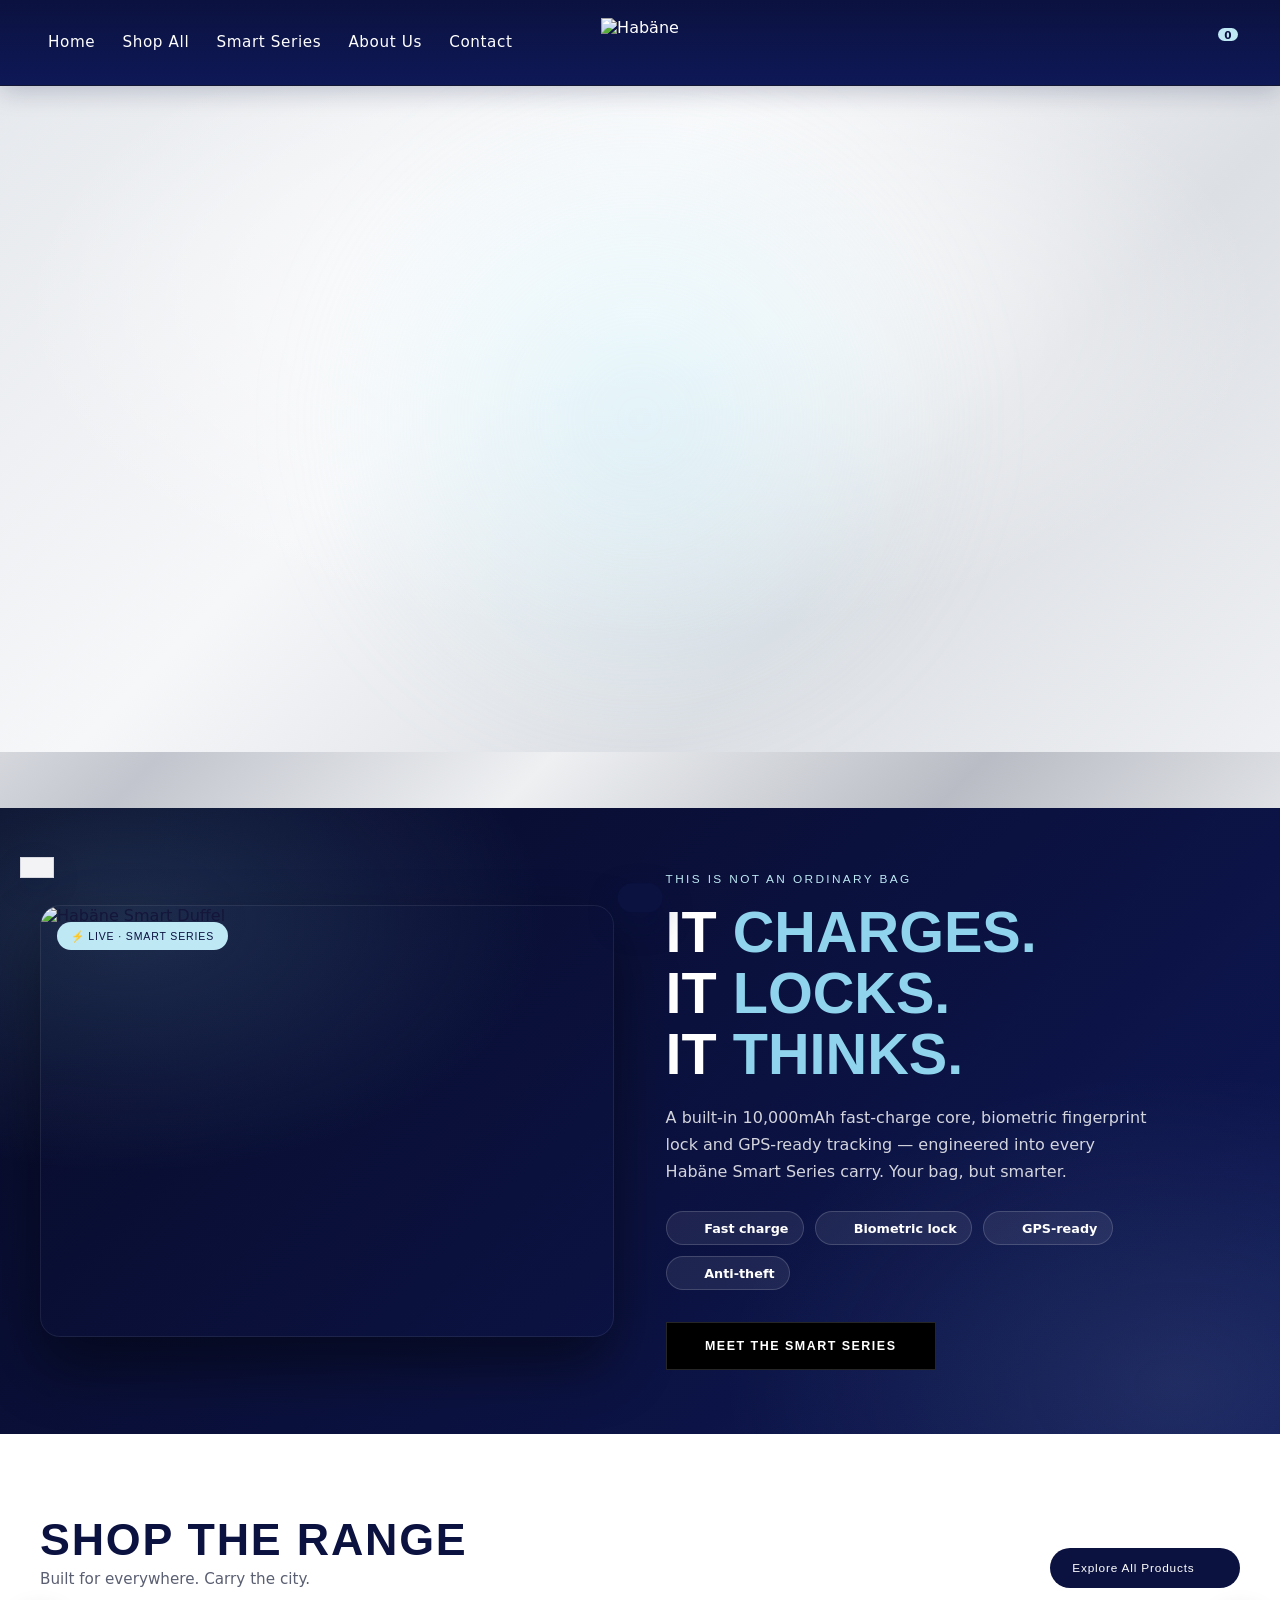
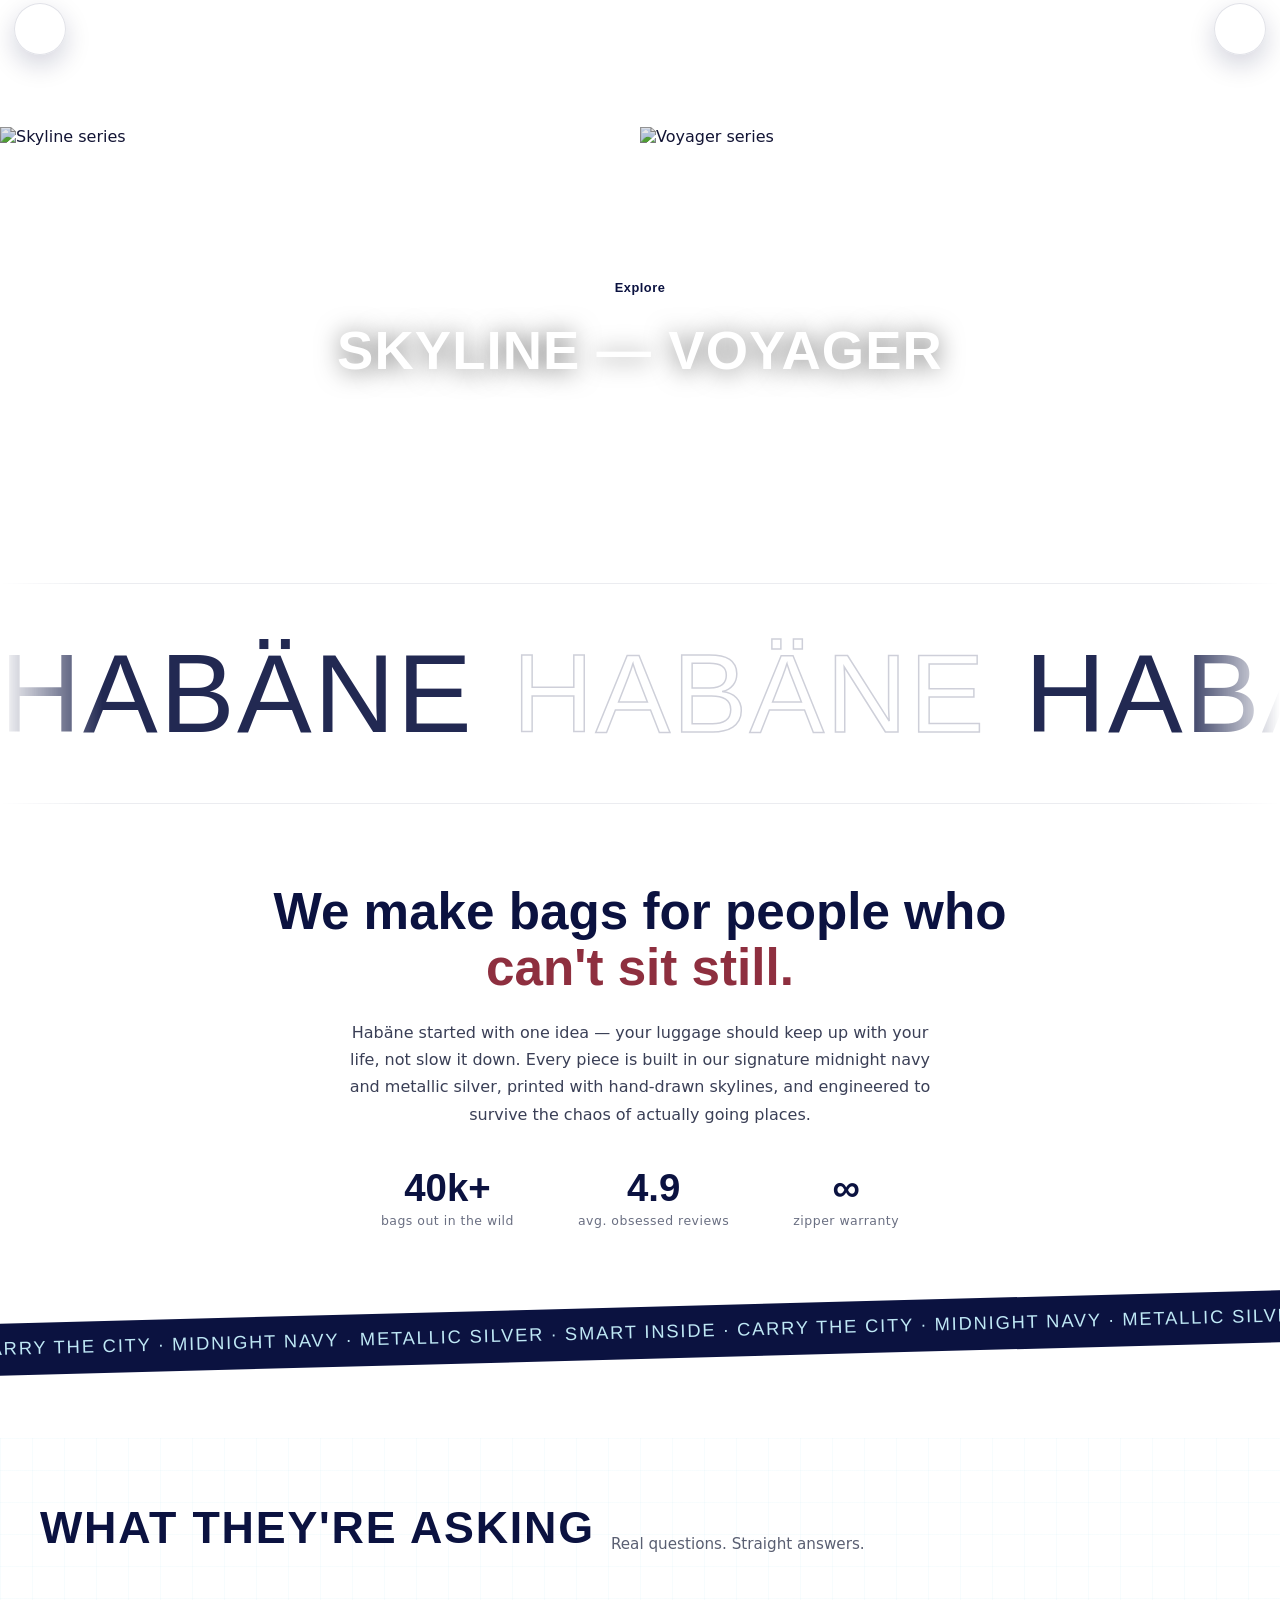
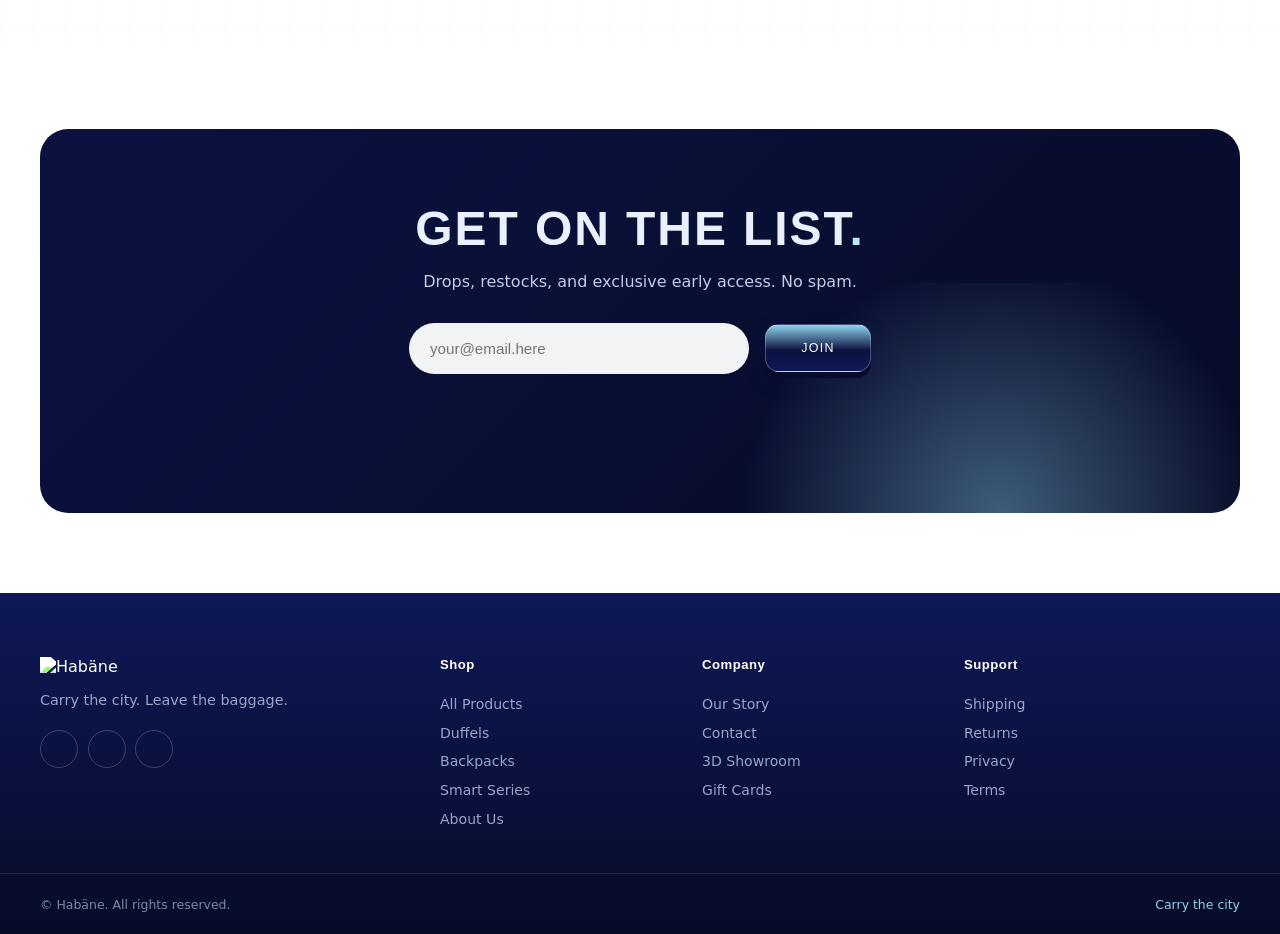
==== commit 4cabddf3: "Add "not an ordinary bag — it's smart" statement banner on home Dark tech banner featuring the smart" ====
--- a/index.html
+++ b/index.html
@@ -4,7 +4,7 @@
   <meta charset="UTF-8" />
   <meta name="viewport" content="width=device-width, initial-scale=1.0" />
   <title>HABÄNE — Carry the City</title>
-  <meta name="description" content="Habäne — premium smart duffels, weekenders & backpacks. Engineered to carry your whole world, skyline and all." />
+  <meta name="description" content="Habäne — premium duffels, weekenders & backpacks. Engineered to travel as far as you do." />
   <link rel="icon" href="assets/brand/logo-white.png" />
   <link rel="stylesheet" href="styles.css" />
   <script src="https://cdn.jsdelivr.net/npm/gsap@3.12.5/dist/gsap.min.js" defer></script>
@@ -26,9 +26,10 @@
 
     <nav class="nav__links nav__links--left">
       <a href="index.html">Home</a>
+      <a href="shop.html" class="nav__shop">Shop All</a>
       <a href="smart-series.html">Smart Series</a>
-      <a href="#showroom">3D Showroom</a>
-      <a href="#contact">Contact</a>
+      <a href="about.html">About Us</a>
+      <a href="contact.html">Contact</a>
     </nav>
 
     <a class="nav__logo" href="index.html">
@@ -36,6 +37,13 @@
     </a>
 
     <nav class="nav__links nav__links--right">
+      <div class="loc-select" id="locSelect">
+        <button type="button" class="loc-select__btn" aria-label="Select region"></button>
+        <div class="loc-select__panel">
+          <input type="text" class="loc-select__search" placeholder="Search country…" autocomplete="off">
+          <div class="loc-select__list"></div>
+        </div>
+      </div>
       <button class="nav__icon nav__iconbtn" id="searchBtn" type="button" aria-label="Search"><i data-lucide="search"></i></button>
       <button class="nav__icon nav__iconbtn nav__wish" id="wishBtn" type="button" aria-label="Wishlist">
         <i data-lucide="heart"></i><em id="wishCount" hidden>0</em>
@@ -54,127 +62,86 @@
   </header>
 
   <div class="ribbon" aria-hidden="true">
-    <div class="ribbon__track">
-      <span>FREE SHIPPING ON EVERYTHING · SMART DUFFELS — NOW LIVE · CARRY THE CITY · LIFETIME ZIPPER WARRANTY · NEW DROP: METROPOLITAN SERIES · </span>
-      <span>FREE SHIPPING ON EVERYTHING · SMART DUFFELS — NOW LIVE · CARRY THE CITY · LIFETIME ZIPPER WARRANTY · NEW DROP: METROPOLITAN SERIES · </span>
-    </div>
+    <div class="ribbon__track"></div>
   </div>
 
   <div class="drawer" id="drawer">
     <a href="index.html">Home</a>
+    <a href="shop.html">Shop All</a>
     <a href="smart-series.html">Smart Series</a>
-    <a href="#showroom">3D Showroom</a>
-    <a href="#contact">Contact</a>
-    <a href="shop.html">Shop All</a>
+      <a href="about.html">About Us</a>
+    <a href="showroom.html">3D Showroom</a>
+    <a href="contact.html">Contact</a>
     <a href="#" class="drawer__cart" id="drawerCartLink">Cart (<span class="drawer-cart-count">0</span>)</a>
   </div>
 
   <main id="top">
 
-    <section class="hero hero--bag">
-      <div class="hero__glow"></div>
-      <div class="hero__layout">
-        <div class="hero__inner">
-          <p class="hero__eyebrow">EST. — CARRY THE CITY</p>
-          <h1 class="hero__title">
-            <span>THE ULTIMATE</span>
-            <span class="hero__title--metal">TECH TRAVEL BAG.</span>
-          </h1>
-          <p class="hero__sub">Smart duffels, weekenders &amp; backpacks engineered for modern travel. Built-in USB charging ports, biometric fingerprint locks, and premium structured organization for all your tech gear.</p>
-          <div class="hero__cta">
-            <a href="shop.html" class="hero-shop-cta" id="heroBagCta">
-              <span class="hero-shop-cta__anim"></span>
-              <span class="hero-shop-cta__label">SHOP NOW</span>
-            </a>
-            <a href="smart-series.html" class="ghost-btn">
-              <span>Meet the Smart Duffel</span>
-              <i data-lucide="arrow-right"></i>
-            </a>
+    <section class="hero-banner">
+      <div class="hero-banner__glow"></div>
+      <model-viewer id="heroLogo" class="hero-banner__logo"
+        src="assets/3d/logo.glb" alt="Habäne 3D logo — drag to rotate"
+        camera-controls auto-rotate auto-rotate-delay="0" rotation-per-second="26deg"
+        interaction-prompt="none" exposure="1.15" shadow-intensity="0.7" shadow-softness="1"
+        environment-image="neutral" camera-orbit="0deg 78deg 105%" disable-zoom
+        touch-action="pan-y" poster="assets/brand/logo-emblem-navy.png"></model-viewer>
+    </section>
+
+    <!-- ===== Smart-bag statement banner ===== -->
+    <section class="smart-banner">
+      <div class="smart-banner__grid">
+        <div class="smart-banner__media">
+          <img src="assets/products/p4-smart-duffel-ivory.jpg" alt="Habäne Smart Duffel" />
+          <span class="smart-banner__tag">⚡ LIVE · SMART SERIES</span>
+        </div>
+        <div class="smart-banner__content">
+          <p class="smart-banner__eyebrow">THIS IS NOT AN ORDINARY BAG</p>
+          <h2 class="smart-banner__title">IT <em>CHARGES.</em><br>IT <em>LOCKS.</em><br>IT <em>THINKS.</em></h2>
+          <p class="smart-banner__sub">A built-in 10,000mAh fast-charge core, biometric fingerprint lock and GPS-ready tracking — engineered into every Habäne Smart Series carry. Your bag, but smarter.</p>
+          <div class="smart-banner__feats">
+            <span><i data-lucide="battery-charging"></i> Fast charge</span>
+            <span><i data-lucide="fingerprint"></i> Biometric lock</span>
+            <span><i data-lucide="map-pin"></i> GPS-ready</span>
+            <span><i data-lucide="shield"></i> Anti-theft</span>
           </div>
-        </div>
-        <div class="hero__bag-3d-wrap">
-          <model-viewer id="heroViewer" alt="Habäne Tech Travel Bag — interactive 3D model"
-            camera-controls auto-rotate auto-rotate-delay="0" rotation-per-second="15deg"
-            interaction-prompt="none" shadow-intensity="1.2" shadow-softness="0.8" exposure="1.1"
-            environment-image="neutral" camera-orbit="45deg 75deg 110%" disable-zoom touch-action="none">
-          </model-viewer>
-          <div class="hero__bag-glow"></div>
-        </div>
-      </div>
-      <div class="hero__marquee" aria-hidden="true">
-        <div class="hero__marquee-track">
-          <span>HABÄNE</span><span class="hollow">HABÄNE</span><span>HABÄNE</span><span class="hollow">HABÄNE</span><span>HABÄNE</span><span class="hollow">HABÄNE</span>
-        </div>
-      </div>
-    </section>
-
-    <section class="featured" id="shop">
-      <div class="featured__head">
-        <h2 class="section-title">SHOP THE RANGE</h2>
-        <p class="section-sub">Three icons. Infinite destinations.</p>
-      </div>
-      <div class="grid grid--featured" id="grid"></div>
-      <div class="featured__more">
-        <a href="shop.html" class="view-more">View More <i data-lucide="arrow-right"></i></a>
-      </div>
-    </section>
-
-    <section class="smart-split" id="smart">
-      <a href="smart-series.html" class="smart-split__panel smart-split__panel--a">
-        <img src="assets/products/p4-smart-duffel-ivory.jpg" alt="Smart Duffel Ivory">
-        <div class="smart-split__overlay">
-          <h2 class="smart-split__title"><span>SMART</span><span>IVORY</span></h2>
-        </div>
+          <a href="smart-series.html" class="tech-cta">MEET THE SMART SERIES</a>
+        </div>
+      </div>
+    </section>
+
+    <section class="featured featured--carousel" id="shop">
+      <div class="featured__head featured__head--row">
+        <div class="featured__head-left">
+          <h2 class="section-title">SHOP THE RANGE</h2>
+          <p class="section-sub">Built for everywhere. Carry the city.</p>
+        </div>
+        <a href="shop.html" class="explore-all">Explore All Products <i data-lucide="arrow-right"></i></a>
+      </div>
+      <div class="featured__carousel-wrap">
+        <button type="button" class="carousel-btn carousel-btn--prev" id="rangePrev" aria-label="Previous"><i data-lucide="chevron-left"></i></button>
+        <div class="featured__track" id="grid"></div>
+        <button type="button" class="carousel-btn carousel-btn--next" id="rangeNext" aria-label="Next"><i data-lucide="chevron-right"></i></button>
+      </div>
+    </section>
+
+    <!-- ===== Split feature (Explore) ===== -->
+    <section class="split-feature">
+      <a class="split-feature__panel" href="shop.html?cat=duffel" aria-label="Shop Skyline duffels">
+        <img src="assets/products/p1-olive-skyline-duffel.jpg" alt="Skyline series" />
       </a>
-      <a href="smart-series.html" class="smart-split__panel smart-split__panel--b">
-        <img src="assets/products/p3-navy-voyager-duffel.jpg" alt="Voyager Smart Edition">
-        <div class="smart-split__overlay">
-          <h2 class="smart-split__title"><span>VOYAGER</span><span>NEEL</span></h2>
-        </div>
+      <a class="split-feature__panel" href="shop.html?cat=smart" aria-label="Shop Voyager smart series">
+        <img src="assets/products/p3-navy-voyager-duffel.jpg" alt="Voyager series" />
       </a>
-      <a href="smart-series.html" class="smart-split__explore">Explore</a>
-    </section>
-
-    <section class="showroom" id="showroom">
-      <div class="showroom__head">
-        <p class="hero__eyebrow">3D SHOWROOM</p>
-        <h2 class="section-title">SPIN IT. INSPECT IT.</h2>
-        <p class="section-sub">Drag to rotate · scroll to zoom · double-tap to recenter.</p>
-      </div>
-      <div class="showroom__stage">
-        <model-viewer id="viewer" alt="Habäne luggage — interactive 3D model"
-          camera-controls auto-rotate auto-rotate-delay="0" rotation-per-second="20deg"
-          interaction-prompt="auto" shadow-intensity="1.1" shadow-softness="0.9" exposure="1.15"
-          environment-image="neutral" camera-orbit="35deg 75deg 110%"
-          min-camera-orbit="auto auto 60%" max-camera-orbit="auto auto 160%" touch-action="pan-y">
-          <div class="showroom__loader" slot="poster">
-            <span class="showroom__spinner"></span>
-            <span>loading 3D…</span>
-          </div>
-        </model-viewer>
-        <div class="showroom__tools">
-          <button id="spinToggle" class="tool is-active" type="button"><i data-lucide="rotate-cw"></i> Auto-spin</button>
-          <button id="resetView" class="tool" type="button"><i data-lucide="maximize"></i> Reset view</button>
-        </div>
-      </div>
-      <div class="showroom__pick" id="modelPick">
-        <button class="model-pick is-active" data-model="carryon" type="button">
-          <span class="model-pick__name">Carry-On</span><span class="model-pick__meta">Cabin · 38L</span>
-        </button>
-        <button class="model-pick" data-model="voyager" type="button">
-          <span class="model-pick__name">Voyager Case</span><span class="model-pick__meta">Check-in · 65L</span>
-        </button>
-        <button class="model-pick" data-model="cabin" type="button">
-          <span class="model-pick__name">Cabin Trunk</span><span class="model-pick__meta">Hard-shell · 45L</span>
-        </button>
-      </div>
-      <p class="showroom__credit">3D models via <a href="https://poly.pizza" target="_blank" rel="noopener">Poly Pizza</a> — CC-BY.</p>
-    </section>
-
-    <div class="strip" aria-hidden="true">
-      <div class="strip__track">
-        <span>CARRY THE CITY · MIDNIGHT NAVY · METALLIC SILVER · SMART INSIDE · CARRY THE CITY · MIDNIGHT NAVY · METALLIC SILVER · SMART INSIDE · </span>
-        <span>CARRY THE CITY · MIDNIGHT NAVY · METALLIC SILVER · SMART INSIDE · CARRY THE CITY · MIDNIGHT NAVY · METALLIC SILVER · SMART INSIDE · </span>
+      <a class="split-feature__center" href="shop.html">
+        <span class="split-feature__tag">Explore</span>
+        <h2 class="split-feature__title">SKYLINE — VOYAGER</h2>
+      </a>
+    </section>
+
+    <!-- HABÄNE scrolling band (moved here, right after Shop the Range) -->
+    <div class="brand-marquee" aria-hidden="true">
+      <div class="hero__marquee-track">
+        <span>HABÄNE</span><span class="hollow">HABÄNE</span><span>HABÄNE</span><span class="hollow">HABÄNE</span><span>HABÄNE</span><span class="hollow">HABÄNE</span>
       </div>
     </div>
 
@@ -190,42 +157,22 @@
       </div>
     </section>
 
+    <div class="strip" aria-hidden="true">
+      <div class="strip__track">
+        <span>CARRY THE CITY · MIDNIGHT NAVY · METALLIC SILVER · SMART INSIDE · CARRY THE CITY · MIDNIGHT NAVY · METALLIC SILVER · SMART INSIDE · </span>
+        <span>CARRY THE CITY · MIDNIGHT NAVY · METALLIC SILVER · SMART INSIDE · CARRY THE CITY · MIDNIGHT NAVY · METALLIC SILVER · SMART INSIDE · </span>
+      </div>
+    </div>
+
     <section class="faq-carousel" id="faq">
       <div class="faq-carousel__head">
         <h2 class="section-title">WHAT THEY'RE ASKING</h2>
         <p class="section-sub">Real questions. Straight answers.</p>
-        <div class="faq-carousel__controls">
-          <button type="button" id="faqPrev" aria-label="Previous"><i data-lucide="chevron-left"></i></button>
-          <button type="button" id="faqNext" aria-label="Next"><i data-lucide="chevron-right"></i></button>
-        </div>
       </div>
       <div class="faq-carousel__viewport">
+        <button type="button" class="carousel-btn carousel-btn--prev" id="faqPrev" aria-label="Previous"><i data-lucide="chevron-left"></i></button>
         <div class="faq-carousel__track" id="faqTrack"></div>
-      </div>
-    </section>
-
-    <section class="contact" id="contact">
-      <div class="contact__inner">
-        <p class="hero__eyebrow">CONTACT</p>
-        <h2 class="section-title">LET'S TALK CARRY</h2>
-        <p class="section-sub">Orders, partnerships, or just saying hi — we're here.</p>
-        <div class="contact__grid">
-          <a href="mailto:hello@habane.com" class="contact__card">
-            <i data-lucide="mail"></i>
-            <strong>hello@habane.com</strong>
-            <span>We reply within 24 hours</span>
-          </a>
-          <a href="tel:+919876543210" class="contact__card">
-            <i data-lucide="phone"></i>
-            <strong>+91 98765 43210</strong>
-            <span>Mon–Sat, 10am–7pm IST</span>
-          </a>
-          <div class="contact__card">
-            <i data-lucide="map-pin"></i>
-            <strong>Mumbai, India</strong>
-            <span>By appointment only</span>
-          </div>
-        </div>
+        <button type="button" class="carousel-btn carousel-btn--next" id="faqNext" aria-label="Next"><i data-lucide="chevron-right"></i></button>
       </div>
     </section>
 
@@ -262,12 +209,13 @@
         <a href="shop.html?cat=duffel">Duffels</a>
         <a href="shop.html?cat=backpack">Backpacks</a>
         <a href="smart-series.html">Smart Series</a>
+      <a href="about.html">About Us</a>
       </div>
       <div class="foot__col">
         <h4>Company</h4>
         <a href="#story">Our Story</a>
-        <a href="#contact">Contact</a>
-        <a href="#showroom">3D Showroom</a>
+        <a href="contact.html">Contact</a>
+        <a href="showroom.html">3D Showroom</a>
         <a href="#">Gift Cards</a>
       </div>
       <div class="foot__col">
@@ -341,22 +289,12 @@
     </div>
   </div>
 
-  <div class="loc-select" id="locSelect">
-    <button type="button" class="loc-select__btn" aria-label="Select region"></button>
-    <div class="loc-select__panel">
-      <input type="text" class="loc-select__search" placeholder="Search country…" autocomplete="off">
-      <div class="loc-select__list"></div>
-    </div>
-  </div>
-
   <div class="toast" id="toast"></div>
 
   <script type="module" src="https://cdn.jsdelivr.net/npm/@google/model-viewer@3.5.0/dist/model-viewer.min.js"></script>
-  <script src="assets/3d/models.js"></script>
   <script src="js/data.js"></script>
   <script src="js/store.js"></script>
   <script src="js/components.js"></script>
-  <script src="js/bag-3d.js"></script>
   <script src="js/home.js"></script>
 </body>
 </html>
--- a/styles.css
+++ b/styles.css
@@ -109,8 +109,8 @@
   z-index:40;
 }
 .ribbon__track{
-  display:flex; width:max-content;
-  animation:ribbon 32s linear infinite;
+  display:flex; width:max-content; gap:0;
+  animation:ribbon 45s linear infinite;
 }
 .ribbon__track span{
   font-family:"Montserrat",sans-serif;
@@ -127,35 +127,67 @@
   grid-template-columns:1fr auto 1fr;
   align-items:center;
   gap:1rem;
-  padding:.85rem clamp(1rem,4vw,2.5rem);
+  padding:1.15rem clamp(1.2rem,4vw,3rem);
   background:linear-gradient(180deg,var(--navy) 0%, var(--navy-2) 100%);
   color:#fff;
   box-shadow:0 6px 24px rgba(11,18,64,.22);
   transition:padding .3s var(--ease), box-shadow .3s var(--ease);
 }
-.nav.shrink{ padding-top:.5rem; padding-bottom:.5rem }
-.nav__links{ display:flex; align-items:center; gap:1.6rem }
-.nav__links--right{ justify-content:flex-end }
+.nav.shrink{ padding-top:.7rem; padding-bottom:.7rem }
+.nav__links{ display:flex; align-items:center; gap:2.1rem }
+.nav__links--left{ gap:1.7rem }
+.nav__links--right{ justify-content:flex-end; gap:1.3rem }
 .nav__links a{
-  font-size:.82rem; font-weight:500; letter-spacing:.04em;
+  font-size:.95rem; font-weight:500; letter-spacing:.04em;
   position:relative; padding:.2rem 0; color:#fff;
   transition:color .25s, opacity .25s;
 }
-.nav__links a:not(.nav__icon)::after{
+.nav__links a:not(.nav__icon):not(.nav__cta)::after{
   content:""; position:absolute; left:0; bottom:-3px; height:2px; width:0;
   background:var(--ice); transition:width .3s var(--ease);
 }
 .nav__links a:hover{ color:var(--ice) }
-.nav__links a:not(.nav__icon):hover::after{ width:100% }
+.nav__links a:not(.nav__icon):not(.nav__cta):hover::after{ width:100% }
+
+/* highlighted 3D Showroom — glass pill with shine sweep */
+.nav__cta{
+  position:relative; overflow:hidden;
+  display:inline-flex; align-items:center; gap:.4rem;
+  padding:.55rem 1.2rem; border-radius:999px;
+  color:#fff !important; font-weight:700; letter-spacing:.05em;
+  background:linear-gradient(135deg, rgba(255,255,255,.22), rgba(255,255,255,.06));
+  border:1px solid rgba(255,255,255,.4);
+  -webkit-backdrop-filter:blur(8px); backdrop-filter:blur(8px);
+  box-shadow:inset 0 1px 0 rgba(255,255,255,.55), inset 0 -1px 2px rgba(0,0,0,.15), 0 6px 18px rgba(0,0,0,.18);
+  transition:transform .25s var(--ease), background .3s, border-color .3s;
+}
+.nav__cta::before{
+  content:""; position:absolute; top:0; left:-150%;
+  width:55%; height:100%;
+  background:linear-gradient(120deg, transparent 0%, rgba(255,255,255,.65) 50%, transparent 100%);
+  transform:skewX(-22deg); pointer-events:none;
+  animation:navShine 3.6s ease-in-out infinite;
+}
+.nav__cta:hover{
+  transform:translateY(-1px);
+  background:linear-gradient(135deg, rgba(255,255,255,.3), rgba(255,255,255,.12));
+  border-color:rgba(255,255,255,.7);
+}
+@keyframes navShine{
+  0%{ left:-150% } 55%{ left:160% } 100%{ left:160% }
+}
+.nav__shop{ display:inline-flex; align-items:center }
+
 .nav__iconbtn{ color:#fff }
 .nav__iconbtn:hover{ color:var(--ice) }
 .nav__icon{ font-size:1.05rem }
+.nav__icon i, .nav__iconbtn i{ width:21px; height:21px }
 .nav__cart{ display:inline-flex; align-items:center; gap:.25rem }
 .nav__cart em{
   font-size:.66rem; background:var(--ice); color:var(--navy);
   border-radius:999px; padding:.05rem .4rem; font-weight:700; font-style:normal;
 }
-.nav__logo img{ height:38px; width:auto; margin:0 auto }
+.nav__logo img{ height:48px; width:auto; margin:0 auto }
 
 .nav__burger{ display:none; flex-direction:column; gap:5px; background:none; border:0; cursor:pointer }
 .nav__burger span{ width:24px; height:2px; background:#eaf0ff; transition:.3s var(--ease) }
@@ -213,6 +245,13 @@
           mask-image:linear-gradient(90deg,transparent,#000 8%,#000 92%,transparent);
 }
 .hero__marquee-track{ display:flex; gap:2.4rem; width:max-content; animation:ribbon 24s linear infinite }
+/* standalone HABÄNE scrolling band (after Shop the Range) */
+.brand-marquee{
+  overflow:hidden; padding:clamp(1.5rem,4vw,2.8rem) 0;
+  border-top:1px solid rgba(11,18,64,.08); border-bottom:1px solid rgba(11,18,64,.08);
+  -webkit-mask-image:linear-gradient(90deg,transparent,#000 8%,#000 92%,transparent);
+          mask-image:linear-gradient(90deg,transparent,#000 8%,#000 92%,transparent);
+}
 .hero__marquee-track span{
   font-family:"Conthrax",sans-serif; font-size:clamp(3rem,11vw,7rem);
   color:var(--navy); opacity:.9; letter-spacing:.02em;
@@ -221,41 +260,81 @@
   color:transparent; -webkit-text-stroke:1.5px rgba(11,18,64,.4); opacity:.5;
 }
 
-/* ===================== ROTATING SPIN BUTTON (bluorng-style) ===================== */
-.spin-btn{
-  position:relative; display:inline-grid; place-items:center;
-  width:150px; height:150px; border-radius:999px;
-  background:var(--navy); color:#fff; isolation:isolate;
-  transition:transform .5s var(--ease), color .4s;
-}
-.spin-btn__fill{
-  position:absolute; inset:0; border-radius:999px; z-index:-1;
-  background:radial-gradient(circle at 50% 120%, var(--ice) 0%, var(--ice-2) 45%, transparent 70%);
-  transform:scale(0); transform-origin:bottom; transition:transform .5s var(--ease);
-}
-.spin-btn:hover{ transform:scale(1.06); color:var(--navy) }
-.spin-btn:hover .spin-btn__fill{ transform:scale(1.2) }
-.spin-btn__label{
-  font-family:"Conthrax",sans-serif; font-size:.74rem; letter-spacing:.08em; z-index:2;
-}
-.spin-btn__arrow{
-  position:absolute; bottom:30px; font-size:.9rem; opacity:0; z-index:2;
-  transition:.4s var(--ease);
-}
-.spin-btn:hover .spin-btn__arrow{ opacity:1; bottom:24px }
-.spin-btn__ring{
-  position:absolute; inset:0; animation:spin 9s linear infinite;
-}
-.spin-btn__ring svg{ width:100%; height:100% }
-.spin-btn__ring text{
-  font-family:"Montserrat",sans-serif; font-weight:600;
-  font-size:8.5px; letter-spacing:1.5px; fill:#fff;
-}
-.spin-btn:hover .spin-btn__ring text{ fill:var(--navy) }
-@keyframes spin{ to{ transform:rotate(360deg) } }
-.spin-btn--sm{ width:118px; height:118px }
-.spin-btn--sm .spin-btn__label{ font-size:.66rem }
-.spin-btn--sm .spin-btn__ring text{ font-size:9px }
+/* ===================== HIGH-TECH HUD CTAs (Comet/Antigravity style) ===================== */
+.tech-cta-wrap {
+  position: relative;
+  display: inline-block;
+  vertical-align: middle;
+}
+.tech-cta {
+  position: relative;
+  display: inline-flex;
+  align-items: center;
+  justify-content: center;
+  padding: 1rem 2.4rem;
+  background: #000000;
+  color: #ffffff !important;
+  font-family: "Conthrax", sans-serif;
+  font-size: 0.78rem;
+  font-weight: 700;
+  letter-spacing: 0.12em;
+  text-decoration: none;
+  text-transform: uppercase;
+  border: 1px solid rgba(255, 255, 255, 0.15);
+  overflow: hidden;
+  transition: all 0.3s ease;
+  cursor: pointer;
+  z-index: 5;
+}
+.tech-cta::before {
+  content: '';
+  position: absolute;
+  top: 0; left: -150%;
+  width: 50%;
+  height: 100%;
+  background: linear-gradient(to right, rgba(255, 255, 255, 0) 0%, rgba(255, 255, 255, 0.3) 50%, rgba(255, 255, 255, 0) 100%);
+  transform: skewX(-25deg);
+  transition: none;
+}
+.tech-cta:hover::before {
+  animation: shineSweep 1.5s infinite ease-in-out;
+}
+.tech-cta:hover {
+  background: #0b1240;
+  box-shadow: 0 0 25px rgba(143, 212, 236, 0.4);
+  border-color: rgba(143, 212, 236, 0.6);
+  transform: translateY(-2px);
+}
+.tech-cta-pulse {
+  position: absolute;
+  inset: -8px;
+  border: 1.5px solid rgba(143, 212, 236, 0.3);
+  border-radius: 0;
+  opacity: 0;
+  pointer-events: none;
+  z-index: 1;
+  animation: pulseRadar 2.4s infinite cubic-bezier(0.215, 0.61, 0.355, 1);
+}
+.tech-cta-pulse2 {
+  position: absolute;
+  inset: -16px;
+  border: 1px dashed rgba(143, 212, 236, 0.15);
+  border-radius: 0;
+  opacity: 0;
+  pointer-events: none;
+  z-index: 1;
+  animation: pulseRadar 2.4s infinite cubic-bezier(0.215, 0.61, 0.355, 1) 0.8s;
+}
+
+@keyframes shineSweep {
+  0% { left: -150%; }
+  100% { left: 150%; }
+}
+@keyframes pulseRadar {
+  0% { transform: scale(0.95); opacity: 0; }
+  15% { opacity: 1; }
+  100% { transform: scale(1.1); opacity: 0; }
+}
 
 /* ghost button */
 .ghost-btn{
@@ -284,24 +363,22 @@
 /* ===================== PRODUCT GRID (comet-style) ===================== */
 .grid{
   max-width:var(--maxw); margin:0 auto;
-  display:grid; grid-template-columns:repeat(4,1fr);
-  gap:1px; background:transparent; border:0;
+  display:grid; grid-template-columns:repeat(3,1fr);
+  gap:0; background:transparent; border:0;
 }
 .card{
   background:#ffffff;
-  border:1px solid #e5e7eb;
+  border:1px solid #e9ebef;
   border-radius:0; overflow:hidden;
   display:flex; flex-direction:column;
   position:relative;
   transition:opacity .6s var(--ease);
 }
-.card.in{ opacity:1; transform:none }
-.card:hover{
-  /* Flat grid style - no shadow float */
-}
+.card.in{ opacity:1 }
+.card:hover{ z-index:2 }
 .card__media{
   position:relative; aspect-ratio:1/1; overflow:hidden;
-  background:#ffffff;
+  background:#f4f5f7;
 }
 /* ---- comet-style two-image crossfade ---- */
 .card__img{
@@ -345,14 +422,14 @@
   transition:background .3s;
 }
 .card__add:hover{ background:var(--navy-2) }
-.card__body{ padding:1.2rem; display:flex; flex-direction:column; justify-content:space-between; flex-grow:1; background:#ffffff }
-.card__info{ display:flex; justify-content:space-between; align-items:flex-start; gap:0.5rem; width:100% }
-.card__info-left{ display:flex; flex-direction:column; gap:0.2rem; text-align:left }
-.card__info-right{ display:flex; flex-direction:column; align-items:flex-end; text-align:right }
-.card__cat{ font-size:.72rem; text-transform:capitalize; color:#777777; font-weight:500; letter-spacing:0.02em }
-.card__name{ font-family:"Conthrax",sans-serif; font-size:.95rem; font-weight:700; color:#000000; line-height:1.1; letter-spacing:0.02em }
-.card__price{ font-family:"Conthrax",sans-serif; font-size:.95rem; font-weight:700; color:#000000 }
-.card__was{ font-size:.8rem; color:#999999; text-decoration:line-through; margin-top:0.1rem; font-weight:500 }
+.card__body{ padding:1.4rem 1.4rem 1.5rem; display:flex; flex-direction:column; justify-content:space-between; flex-grow:1; background:#ffffff }
+.card__info{ display:flex; flex-direction:column; align-items:flex-start; gap:0.55rem; width:100% }
+.card__info-left{ display:flex; flex-direction:column; gap:0.25rem; text-align:left; width:100% }
+.card__info-right{ display:flex; flex-direction:row; align-items:baseline; gap:0.6rem; text-align:left }
+.card__cat{ font-size:.78rem; text-transform:capitalize; color:#777777; font-weight:500; letter-spacing:0.02em }
+.card__name{ font-family:"Conthrax",sans-serif; font-size:1.1rem; font-weight:700; color:#000000; line-height:1.12; letter-spacing:0.02em }
+.card__price{ font-family:"Conthrax",sans-serif; font-size:1.1rem; font-weight:700; color:#000000; white-space:nowrap }
+.card__was{ font-size:.85rem; color:#999999; text-decoration:line-through; margin-top:0.1rem; font-weight:500 }
 .card__swatches{ display:flex; gap:.35rem }
 .sw{ width:14px; height:14px; border-radius:50%; border:1.5px solid #fff; box-shadow:0 0 0 1px rgba(0,0,0,.12) }
 .card__stars{ font-size:.72rem; color:var(--maroon); letter-spacing:1px }
@@ -440,6 +517,16 @@
   background:linear-gradient(180deg,var(--navy-2),var(--navy-deep));
   color:#c2cbe9;
 }
+/* rayred-style slim trust bar */
+/* quiet footer words (rayred-style) — not a banner */
+.foot__trust{
+  display:flex; flex-wrap:wrap; justify-content:center; align-items:center;
+  gap:.5rem 1.6rem;
+  max-width:var(--maxw); margin:0 auto;
+  padding:1rem clamp(1rem,4vw,2.5rem) .2rem;
+}
+.foot__trust-item{ display:inline-flex; align-items:center; gap:.4rem; font-size:.74rem; color:#7f88aa; font-weight:500; letter-spacing:.03em }
+.foot__trust-item i{ width:14px; height:14px; color:#7f88aa; opacity:.85 }
 .foot__top{
   max-width:var(--maxw); margin:0 auto;
   display:grid; grid-template-columns:1.6fr 1fr 1fr 1.2fr; gap:2rem;
@@ -478,12 +565,15 @@
 /* ===================== RESPONSIVE ===================== */
 @media(max-width:1024px){
   .grid{ grid-template-columns:repeat(3,1fr) }
+  .nav__links--left{ display:none }
+  .nav{ display:flex; align-items:center; justify-content:space-between; position:sticky }
+  .nav__logo{ position:absolute; left:50%; transform:translateX(-50%) }
+  .nav__links--right{ margin-left:auto; gap:1rem }
+  .nav__burger{ display:flex }
+  .nav__logo img{ height:42px }
 }
 @media(max-width:860px){
-  .nav__links{ display:none }
-  .nav{ grid-template-columns:auto 1fr auto }
-  .nav__burger{ display:flex }
-  .nav__logo img{ height:32px }
+  .nav__logo img{ height:40px }
   .grid{ grid-template-columns:repeat(2,1fr); gap:1rem }
   .smart{ grid-template-columns:1fr }
   .look__grid{ grid-template-columns:repeat(2,1fr); grid-auto-rows:180px }
@@ -767,6 +857,18 @@
 
 .showroom__credit{ text-align:center; font-size:.72rem; color:#6a6f82; margin-top:1.3rem }
 .showroom__credit a{ color:var(--navy); text-decoration:underline }
+.showroom__photos-link{
+  display:block; margin:1.4rem auto 0; background:none; border:0; cursor:pointer;
+  font-family:"Montserrat",sans-serif; font-size:.82rem; color:var(--navy);
+  text-decoration:underline; text-underline-offset:3px;
+}
+.showroom__photos-link:hover{ color:var(--maroon) }
+.showroom__fallback{ margin-top:2.2rem }
+.showroom__fallback-note{
+  display:flex; align-items:center; justify-content:center; gap:.5rem;
+  text-align:center; color:#6a6f82; font-size:.9rem; margin-bottom:1.6rem;
+}
+.showroom__fallback-note i{ width:18px; height:18px; color:var(--navy) }
 
 @media(max-width:520px){
   .showroom__tools{ position:static; justify-content:center; padding:.9rem 0 0 }
@@ -944,24 +1046,42 @@
   filter:blur(36px); border-radius:50%; pointer-events:none; z-index:1;
 }
 
-/* ---- hero shop CTA (3D bag) ---- */
-.hero-shop-cta{
-  display:inline-flex; flex-direction:column; align-items:center; gap:.6rem;
-  padding:1rem 1.4rem 1.2rem; border-radius:20px;
-  background:rgba(255,255,255,.45); border:1.5px solid rgba(11,18,64,.15);
-  backdrop-filter:blur(8px); transition:transform .35s var(--ease), box-shadow .35s var(--ease);
-  min-width:140px;
-}
-.hero-shop-cta:hover{
-  transform:translateY(-4px);
-  box-shadow:0 16px 36px rgba(11,18,64,.15);
-}
-.hero-shop-cta__anim{
-  position:relative; width:80px; height:88px; perspective:400px;
-}
-.hero-shop-cta__label{
-  font-family:"Conthrax",sans-serif; font-size:.72rem; letter-spacing:.1em; color:var(--navy);
-}
+/* ---- Rotating Habäne logo medallion (hero) ---- */
+.hero__logo3d-wrap{
+  position:relative; display:flex; justify-content:center; align-items:center;
+  min-height:400px; width:100%; perspective:1100px;
+}
+/* hero 3D logo (real GLB, drag to rotate) — no background */
+.hero-logo3d{
+  width:100%; height:clamp(320px,40vw,460px); max-width:520px;
+  background:transparent; --poster-color:transparent; outline:none; z-index:2;
+  cursor:grab;
+}
+.hero-logo3d:active{ cursor:grabbing }
+.hero-logo3d::part(default-progress-bar){ display:none }
+.hero-logo3d--img{ object-fit:contain; cursor:default; filter:drop-shadow(0 16px 30px rgba(11,18,64,.25)) }
+
+/* hero banner — just the centered rotating logo, no content */
+.hero-banner{
+  position:relative; width:100%; min-height:clamp(440px,74vh,760px);
+  display:flex; align-items:center; justify-content:center; overflow:hidden;
+  background:
+    radial-gradient(1000px 520px at 50% 34%, #ffffff 0%, rgba(255,255,255,0) 62%),
+    linear-gradient(135deg,#e6e9ed 0%, #f6f7f9 38%, #dcdfe4 68%, #eef0f3 100%);
+}
+.hero-banner__glow{
+  position:absolute; width:min(62vw,720px); aspect-ratio:1; border-radius:50%;
+  background:radial-gradient(circle, rgba(191,232,245,.42), rgba(191,232,245,0) 66%);
+  filter:blur(40px); pointer-events:none;
+}
+.hero-banner__logo{
+  width:min(82vw,640px); height:clamp(380px,62vh,640px);
+  background:transparent; --poster-color:transparent; outline:none; z-index:2; cursor:grab;
+}
+.hero-banner__logo:active{ cursor:grabbing }
+.hero-banner__logo::part(default-progress-bar){ display:none }
+.hero-banner .hero-logo3d--img{ width:min(70vw,460px); height:auto }
+
 
 /* ---- 3D bag model ---- */
 .bag3d-scene{ position:relative; width:100%; height:100%; perspective:400px }
@@ -1055,22 +1175,39 @@
 .nav__profile{ position:relative }
 
 /* ---- location selector ---- */
+/* floating region selector — bottom-left of the page */
 .loc-select{
-  position:fixed; left:18px; bottom:22px; z-index:70;
+  position:fixed; left:20px; bottom:22px; z-index:70; display:inline-flex; align-items:center;
 }
 .loc-select__btn{
-  display:inline-flex; align-items:center; gap:.45rem;
-  padding:.55rem .9rem; border-radius:999px; border:1px solid rgba(255,255,255,.8);
-  background:rgba(255,255,255,.92); backdrop-filter:blur(10px);
-  box-shadow:0 8px 24px rgba(11,18,64,.12); cursor:pointer;
-  font-family:"Montserrat",sans-serif; font-weight:600; font-size:.78rem; color:var(--navy);
-}
-.loc-select__chev{ width:14px; height:14px; opacity:.6 }
+  position:relative; overflow:hidden;
+  display:inline-flex; align-items:center; gap:.55rem;
+  padding:.6rem 1rem; border-radius:999px; border:1px solid rgba(11,18,64,.12);
+  background:rgba(255,255,255,.95); backdrop-filter:blur(10px);
+  box-shadow:0 10px 28px rgba(11,18,64,.16); cursor:pointer;
+  font-family:"Montserrat",sans-serif; font-weight:600; font-size:.9rem; color:var(--navy);
+  transition:transform .25s var(--ease), box-shadow .3s var(--ease);
+}
+/* rayred-style shine sweep */
+.loc-select__btn::before{
+  content:""; position:absolute; top:0; left:-140%; width:55%; height:100%;
+  background:linear-gradient(120deg, transparent 0%, rgba(11,18,64,.10) 45%, rgba(199,162,75,.35) 50%, rgba(11,18,64,.10) 55%, transparent 100%);
+  transform:skewX(-22deg); pointer-events:none;
+  animation:locShine 4s ease-in-out infinite;
+}
+@keyframes locShine{ 0%{ left:-140% } 45%{ left:150% } 100%{ left:150% } }
+.loc-select__btn:hover{ transform:translateY(-2px); box-shadow:0 14px 34px rgba(11,18,64,.22) }
+.loc-select__btn > *{ position:relative; z-index:1 }
+.loc-select__flag-img{
+  width:24px; height:18px; border-radius:3px; object-fit:cover; display:block;
+  box-shadow:0 0 0 1px rgba(11,18,64,.12);
+}
+.loc-select__chev{ width:15px; height:15px; opacity:.6 }
 .loc-select__panel{
-  position:absolute; bottom:calc(100% + .5rem); left:0; width:min(280px,88vw);
-  background:rgba(255,255,255,.96); backdrop-filter:blur(12px);
-  border-radius:16px; border:1px solid rgba(255,255,255,.9);
-  box-shadow:0 20px 50px rgba(11,18,64,.18); padding:.6rem;
+  position:absolute; bottom:calc(100% + .6rem); left:0; right:auto; width:min(300px,90vw);
+  background:rgba(255,255,255,.98); backdrop-filter:blur(12px);
+  border-radius:16px; border:1px solid rgba(11,18,64,.08);
+  box-shadow:0 20px 50px rgba(11,18,64,.25); padding:.6rem;
   opacity:0; visibility:hidden; transform:translateY(8px); transition:.3s var(--ease);
 }
 .loc-select.open .loc-select__panel{ opacity:1; visibility:visible; transform:none }
@@ -1091,7 +1228,7 @@
 /* ---- featured shop (homepage) ---- */
 .featured{ max-width:var(--maxw); margin:clamp(3rem,7vw,5rem) auto; padding:0 clamp(1rem,4vw,2.5rem) }
 .featured__head{ text-align:center; margin-bottom:2rem }
-.grid--featured{ grid-template-columns:repeat(4,1fr) }
+.grid--featured{ grid-template-columns:repeat(3,1fr) }
 .featured__more{ text-align:center; margin-top:2rem }
 .view-more{
   display:inline-flex; align-items:center; gap:.5rem;
@@ -1103,6 +1240,223 @@
 .view-more:hover{ background:var(--navy); color:#fff }
 .view-more .icon{ width:16px; height:16px }
 .card__link{ color:inherit; display:flex; flex-direction:column; flex:1 }
+
+/* ---- Shop the Range carousel (full-bleed) ---- */
+.featured--carousel{ max-width:none; margin:clamp(3rem,7vw,5rem) 0; padding:0 }
+.featured__head--row{
+  max-width:var(--maxw); margin:0 auto 1.8rem; padding:0 clamp(1rem,4vw,2.5rem);
+  display:flex; justify-content:space-between; align-items:flex-end; gap:1rem; text-align:left;
+}
+.featured__head-left .section-sub{ margin-top:.3rem }
+.featured__head-actions{ display:flex; align-items:center; gap:1rem; flex-shrink:0 }
+.explore-all{
+  display:inline-flex; align-items:center; gap:.5rem;
+  font-family:"Conthrax",sans-serif; font-size:.74rem; letter-spacing:.07em;
+  color:#fff; background:var(--navy); padding:.8rem 1.4rem; border-radius:999px;
+  transition:.3s var(--ease); white-space:nowrap;
+}
+.explore-all:hover{ background:var(--navy-2); transform:translateY(-1px); color:#fff }
+.explore-all i{ width:15px; height:15px }
+
+/* carousel side arrows (centered on the cards, one at each edge) */
+.featured__carousel-wrap{ position:relative }
+.carousel-btn{
+  position:absolute; top:38%; transform:translateY(-50%); z-index:6;
+  width:52px; height:52px; border-radius:50%; cursor:pointer;
+  border:1px solid rgba(11,18,64,.12); background:rgba(255,255,255,.92);
+  color:var(--navy); box-shadow:0 10px 26px rgba(11,18,64,.18);
+  display:grid; place-items:center; transition:.25s var(--ease);
+}
+.carousel-btn:hover{ background:var(--navy); color:#fff; border-color:var(--navy); box-shadow:0 12px 30px rgba(11,18,64,.3) }
+.carousel-btn i{ width:22px; height:22px }
+.carousel-btn--prev{ left:14px }
+.carousel-btn--next{ right:14px }
+.featured__track{
+  display:flex; gap:0; overflow-x:auto; overflow-y:hidden;
+  scroll-snap-type:x mandatory; padding:.4rem 0 1.5rem; scroll-padding-left:0;
+  scrollbar-width:none; -ms-overflow-style:none;
+}
+.featured__track::-webkit-scrollbar{ display:none }
+.featured__track > .card{
+  flex:0 0 clamp(250px, 24vw, 320px);
+  scroll-snap-align:start;
+}
+.featured__track > .card:first-child{ margin-left:0 }
+@media(max-width:860px){
+  .featured__head--row{ flex-direction:column; align-items:flex-start }
+  .featured__track > .card{ flex-basis:72vw }
+  .carousel-btn{ width:44px; height:44px }
+}
+
+/* ---- Floating 3D Showroom button (bottom-right, mirrors the flag) ---- */
+.showroom-fab{
+  position:fixed; right:22px; bottom:clamp(84px,12vh,120px); z-index:70;
+  display:inline-flex; align-items:center; gap:.5rem;
+  padding:.8rem 1.25rem; border-radius:999px;
+  background:linear-gradient(135deg,var(--navy),var(--navy-2)); color:#fff;
+  border:1px solid rgba(199,162,75,.5);
+  box-shadow:0 10px 28px rgba(11,18,64,.32);
+  font-family:"Conthrax",sans-serif; font-size:.72rem; letter-spacing:.06em;
+  transition:transform .25s var(--ease), box-shadow .3s var(--ease), color .3s;
+  animation:fabBob 2.6s ease-in-out infinite;
+}
+/* attention: gentle bob + pulsing glow ring */
+.showroom-fab::after{
+  content:""; position:absolute; inset:-4px; border-radius:999px; pointer-events:none;
+  box-shadow:0 0 0 0 rgba(199,162,75,.55);
+  animation:fabPulseRing 2.2s ease-out infinite;
+}
+@keyframes fabBob{ 0%,100%{ transform:translateY(0) } 50%{ transform:translateY(-6px) } }
+@keyframes fabPulseRing{
+  0%{ box-shadow:0 0 0 0 rgba(199,162,75,.55) }
+  70%{ box-shadow:0 0 0 14px rgba(199,162,75,0) }
+  100%{ box-shadow:0 0 0 0 rgba(199,162,75,0) }
+}
+.showroom-fab:hover{ transform:translateY(-3px) scale(1.03); box-shadow:0 16px 38px rgba(11,18,64,.45); color:var(--ice); animation-play-state:paused }
+.showroom-fab i{ width:18px; height:18px }
+@media(max-width:520px){
+  .showroom-fab{ right:12px; bottom:clamp(90px,16vh,150px); padding:.75rem }
+  .showroom-fab span{ display:none }
+}
+
+/* ---- "You may also like" — product page ---- */
+/* recommend reuses .featured--carousel; just add top spacing */
+.recommend{ margin-top:clamp(2.5rem,6vw,4.5rem) }
+
+/* ---- Cart "You may also like" ---- */
+.cart-rec{ padding:1rem 1.4rem 0; border-top:1px solid rgba(11,18,64,.08) }
+.cart-rec__head{ font-family:"Conthrax",sans-serif; font-size:.72rem; letter-spacing:.08em; color:var(--navy); margin:.4rem 0 .8rem; text-transform:uppercase }
+.cart-rec__item{ display:flex; align-items:center; gap:.8rem; padding:.5rem 0 }
+.cart-rec__link img{ width:54px; height:54px; object-fit:cover; border-radius:8px; display:block }
+.cart-rec__info{ flex:1; min-width:0 }
+.cart-rec__info strong{ display:block; font-size:.82rem; color:var(--navy); font-weight:600; white-space:nowrap; overflow:hidden; text-overflow:ellipsis }
+.cart-rec__info span{ font-size:.8rem; color:#6a6f82; font-weight:600 }
+.cart-rec__add{
+  width:34px; height:34px; flex:0 0 auto; border-radius:50%; border:0; cursor:pointer;
+  background:var(--navy); color:#fff; display:grid; place-items:center; transition:.25s var(--ease);
+}
+.cart-rec__add:hover{ background:var(--navy-2); transform:scale(1.08) }
+.cart-rec__add i{ width:16px; height:16px }
+
+/* ---- Home full-bleed banner ---- */
+.home-banner{
+  position:relative; width:100%; min-height:clamp(340px,44vw,540px);
+  display:flex; align-items:center; justify-content:center; overflow:hidden;
+  margin:clamp(2rem,5vw,3.5rem) 0;
+}
+.home-banner__bg{ position:absolute; inset:0; width:100%; height:100%; object-fit:cover; object-position:center 42% }
+.home-banner__overlay{ position:absolute; inset:0;
+  background:linear-gradient(90deg, rgba(7,11,40,.82) 0%, rgba(7,11,40,.55) 48%, rgba(7,11,40,.4) 100%) }
+.home-banner__content{ position:relative; z-index:2; text-align:center; color:#fff; padding:2.5rem clamp(1rem,4vw,2.5rem); max-width:760px }
+.home-banner__eyebrow{ font-family:"Conthrax",sans-serif; font-size:.72rem; letter-spacing:.2em; color:var(--ice); margin-bottom:1rem }
+.home-banner__title{ font-family:"Conthrax",sans-serif; font-size:clamp(2.2rem,7vw,4.5rem); line-height:1; margin-bottom:1.1rem }
+.home-banner__sub{ font-size:1rem; color:rgba(255,255,255,.85); max-width:46ch; margin:0 auto 1.9rem; line-height:1.6 }
+
+/* ---- Smart-bag statement banner ---- */
+.smart-banner{
+  position:relative; width:100%; overflow:hidden;
+  margin:clamp(2rem,5vw,3.5rem) 0;
+  background:
+    radial-gradient(700px 420px at 10% 18%, rgba(143,212,236,.16), transparent 60%),
+    radial-gradient(760px 520px at 92% 92%, rgba(191,232,245,.10), transparent 60%),
+    linear-gradient(135deg, var(--navy-deep) 0%, var(--navy) 55%, var(--navy-2) 100%);
+}
+.smart-banner__grid{
+  max-width:var(--maxw); margin:0 auto; display:grid; grid-template-columns:1fr 1fr;
+  gap:clamp(1.5rem,4vw,3.5rem); align-items:center;
+  padding:clamp(2.2rem,5vw,4rem) clamp(1rem,4vw,2.5rem);
+}
+.smart-banner__media{
+  position:relative; border-radius:20px; overflow:hidden;
+  box-shadow:0 30px 60px rgba(0,0,0,.45); border:1px solid rgba(255,255,255,.08);
+}
+.smart-banner__media img{ width:100%; aspect-ratio:4/3; object-fit:cover; display:block }
+.smart-banner__tag{
+  position:absolute; top:1rem; left:1rem;
+  font-family:"Conthrax",sans-serif; font-size:.66rem; letter-spacing:.08em; color:var(--navy);
+  background:var(--ice); padding:.45rem .85rem; border-radius:999px;
+}
+.smart-banner__eyebrow{ font-family:"Conthrax",sans-serif; font-size:.74rem; letter-spacing:.2em; color:var(--ice); margin-bottom:1rem }
+.smart-banner__title{ font-family:"Conthrax",sans-serif; font-size:clamp(2rem,5.5vw,3.6rem); color:#fff; line-height:1.06; margin-bottom:1.2rem }
+.smart-banner__title em{ color:var(--ice-2); font-style:normal }
+.smart-banner__sub{ color:rgba(255,255,255,.82); line-height:1.7; max-width:48ch; margin-bottom:1.6rem }
+.smart-banner__feats{ display:flex; flex-wrap:wrap; gap:.7rem; margin-bottom:2rem }
+.smart-banner__feats span{
+  display:inline-flex; align-items:center; gap:.45rem;
+  font-size:.8rem; font-weight:600; color:#fff; background:rgba(255,255,255,.08);
+  border:1px solid rgba(255,255,255,.16); padding:.5rem .9rem; border-radius:999px;
+}
+.smart-banner__feats i{ width:16px; height:16px; color:var(--ice) }
+@media(max-width:820px){
+  .smart-banner__grid{ grid-template-columns:1fr; text-align:center }
+  .smart-banner__media{ order:-1 }
+  .smart-banner__sub{ margin-left:auto; margin-right:auto }
+  .smart-banner__feats{ justify-content:center }
+}
+
+/* ---- Home split feature (Explore) ---- */
+.split-feature{ position:relative; display:grid; grid-template-columns:1fr 1fr; gap:0; margin:clamp(2rem,5vw,3.5rem) 0 }
+.split-feature__panel{ position:relative; overflow:hidden; aspect-ratio:16/10 }
+.split-feature__panel img{ width:100%; height:100%; object-fit:cover; transition:transform .6s var(--ease); filter:brightness(.9) }
+.split-feature__panel:hover img{ transform:scale(1.05) }
+.split-feature__center{
+  position:absolute; inset:0; display:flex; flex-direction:column; align-items:center; justify-content:center;
+  gap:1rem; z-index:3; text-align:center; text-decoration:none;
+}
+.split-feature__tag{
+  font-family:"Montserrat",sans-serif; font-size:.8rem; letter-spacing:.04em; font-weight:600;
+  color:var(--navy); background:rgba(255,255,255,.94); padding:.45rem 1.1rem; border-radius:4px;
+  transition:transform .25s var(--ease);
+}
+.split-feature__center:hover .split-feature__tag{ transform:translateY(-2px) }
+.split-feature__title{ font-family:"Conthrax",sans-serif; font-size:clamp(1.8rem,5vw,3.4rem); color:#fff;
+  text-shadow:0 2px 24px rgba(0,0,0,.55); letter-spacing:.02em }
+@media(max-width:560px){
+  .split-feature__panel{ aspect-ratio:3/4 }
+  .split-feature__title{ font-size:clamp(1.3rem,6vw,2rem) }
+}
+
+/* ---- About Us page ---- */
+.about-page{ overflow:hidden }
+.about-hero{ max-width:880px; margin:0 auto; padding:clamp(2.5rem,6vw,4.5rem) clamp(1rem,4vw,2.5rem) 0; text-align:center }
+.about-hero__title{ font-family:"Conthrax",sans-serif; font-size:clamp(2rem,6vw,3.6rem); color:var(--navy); line-height:1.06; margin:.6rem 0 1.2rem }
+.about-hero__title span{ color:var(--maroon) }
+.about-hero__lead{ font-size:1.05rem; line-height:1.75; color:#3a3f56; max-width:64ch; margin:0 auto }
+.about-stats{
+  max-width:var(--maxw); margin:clamp(2.5rem,6vw,4rem) auto; padding:0 clamp(1rem,4vw,2.5rem);
+  display:grid; grid-template-columns:repeat(4,1fr); gap:1rem; text-align:center;
+}
+.about-stats div{ display:flex; flex-direction:column; gap:.3rem; padding:1.4rem 1rem; border-radius:16px;
+  background:rgba(255,255,255,.5); border:1px solid rgba(255,255,255,.7) }
+.about-stats strong{ font-family:"Conthrax",sans-serif; font-size:clamp(1.5rem,3vw,2.2rem); color:var(--navy) }
+.about-stats span{ font-size:.78rem; color:#6a6f82 }
+.about-values{ max-width:var(--maxw); margin:clamp(2.5rem,6vw,4rem) auto; padding:0 clamp(1rem,4vw,2.5rem) }
+.about-values__head{ text-align:center; margin-bottom:2.2rem }
+.about-values__grid{ display:grid; grid-template-columns:repeat(3,1fr); gap:1.4rem }
+.about-value{ background:rgba(255,255,255,.55); border:1px solid rgba(11,18,64,.08); border-radius:18px; padding:2rem 1.6rem }
+.about-value__icon{ width:54px; height:54px; border-radius:14px; display:grid; place-items:center;
+  background:linear-gradient(135deg,var(--navy),var(--navy-2)); margin-bottom:1.1rem }
+.about-value__icon i{ width:26px; height:26px; color:var(--ice) }
+.about-value h3{ font-family:"Conthrax",sans-serif; font-size:1.05rem; color:var(--navy); margin-bottom:.6rem }
+.about-value p{ font-size:.9rem; line-height:1.65; color:#3a3f56 }
+.about-material{
+  max-width:var(--maxw); margin:clamp(2.5rem,6vw,4rem) auto; padding:0 clamp(1rem,4vw,2.5rem);
+  display:grid; grid-template-columns:1fr 1fr; gap:clamp(1.5rem,4vw,3.5rem); align-items:center;
+}
+.about-material__media{ border-radius:24px; overflow:hidden; background:linear-gradient(135deg,var(--navy),var(--navy-deep)); padding:6% }
+.about-material__media img{ width:100%; border-radius:14px; display:block }
+.about-material__title{ font-family:"Conthrax",sans-serif; font-size:clamp(1.8rem,4.5vw,2.8rem); color:var(--navy); line-height:1.06; margin:.4rem 0 1rem }
+.about-material__copy p{ color:#3a3f56; line-height:1.7; max-width:50ch; margin-bottom:1.6rem }
+.about-cta{ text-align:center; max-width:720px; margin:clamp(2.5rem,6vw,4rem) auto; padding:0 clamp(1rem,4vw,2.5rem) }
+.about-cta h2{ font-family:"Conthrax",sans-serif; font-size:clamp(1.6rem,4vw,2.4rem); color:var(--navy); margin-bottom:.6rem }
+.about-cta p{ color:#3a3f56; margin-bottom:1.8rem }
+.about-cta__btns{ display:flex; gap:1rem; justify-content:center; flex-wrap:wrap }
+@media(max-width:860px){
+  .about-stats{ grid-template-columns:repeat(2,1fr) }
+  .about-values__grid{ grid-template-columns:1fr }
+  .about-material{ grid-template-columns:1fr }
+}
+
 .card__wish.liked{ background:var(--maroon); color:#fff }
 .card__wish.liked .icon, .card__wish.liked svg{ fill:var(--maroon); stroke:#fff }
 
@@ -1154,14 +1508,18 @@
   display:flex; flex-wrap:wrap; align-items:flex-end; gap:1rem;
 }
 .faq-carousel__head .section-sub{ flex:1; min-width:200px }
-.faq-carousel__controls{ display:flex; gap:.5rem; margin-left:auto }
+.faq-carousel__controls{ display:flex; gap:.6rem; margin-left:auto }
 .faq-carousel__controls button{
-  width:42px; height:42px; border-radius:50%; border:1.5px solid rgba(11,18,64,.2);
-  background:rgba(255,255,255,.7); cursor:pointer; display:grid; place-items:center;
-  transition:.3s var(--ease);
-}
-.faq-carousel__controls button:hover{ background:var(--navy); color:#fff; border-color:var(--navy) }
-.faq-carousel__viewport{ overflow:hidden; padding-left:clamp(1rem,4vw,2.5rem) }
+  width:48px; height:48px; border-radius:50%; border:0;
+  background:linear-gradient(135deg,var(--navy),var(--navy-2)); color:#fff; cursor:pointer;
+  display:grid; place-items:center; box-shadow:0 8px 20px rgba(11,18,64,.28);
+  transition:transform .25s var(--ease), box-shadow .3s var(--ease), background .3s;
+}
+.faq-carousel__controls button:hover{ transform:translateY(-2px); box-shadow:0 12px 28px rgba(11,18,64,.4) }
+.faq-carousel__controls button:active{ transform:translateY(0) }
+.faq-carousel__controls button i{ width:20px; height:20px }
+.faq-carousel__viewport{ position:relative; overflow:hidden; padding-left:clamp(1rem,4vw,2.5rem) }
+.faq-carousel__viewport .carousel-btn{ top:50% }
 .faq-carousel__track{ display:flex; gap:1.2rem; transition:transform .55s var(--ease); cursor:grab }
 .faq-carousel__track:active{ cursor:grabbing }
 .faq-card{
@@ -1178,10 +1536,11 @@
 .faq-card__a{ font-size:.9rem; line-height:1.65; color:#3a3f56; flex:1 }
 .faq-card__nav{ display:flex; gap:.5rem; margin-top:1.2rem; justify-content:flex-end }
 .faq-card__arrow{
-  width:36px; height:36px; border-radius:50%; border:1.5px solid rgba(11,18,64,.2);
-  background:#fff; cursor:pointer; display:grid; place-items:center; transition:.25s;
-}
-.faq-card__arrow:hover{ background:var(--navy); color:#fff }
+  width:40px; height:40px; border-radius:50%; border:0;
+  background:rgba(11,18,64,.08); color:var(--navy); cursor:pointer; display:grid; place-items:center;
+  transition:transform .25s var(--ease), background .25s, color .25s;
+}
+.faq-card__arrow:hover{ background:var(--navy); color:#fff; transform:translateY(-2px) }
 
 /* ---- contact ---- */
 .contact{ max-width:var(--maxw); margin:0 auto clamp(3rem,7vw,5rem); padding:0 clamp(1rem,4vw,2.5rem); text-align:center }
@@ -1196,6 +1555,19 @@
 .contact__card .icon{ width:22px; height:22px; color:var(--navy); margin-bottom:.8rem }
 .contact__card strong{ display:block; font-family:"Conthrax",sans-serif; font-size:.88rem; color:var(--navy); margin-bottom:.25rem }
 .contact__card span{ font-size:.78rem; color:#6a6f82 }
+.contact--page{ margin-top:clamp(2.5rem,6vw,4rem) }
+.contact-form{ margin-top:2.4rem; text-align:left; display:flex; flex-direction:column; gap:1rem; max-width:680px; margin-inline:auto }
+.contact-form__row{ display:grid; grid-template-columns:1fr 1fr; gap:1rem }
+.contact-form label{ display:flex; flex-direction:column; gap:.4rem; font-family:"Montserrat",sans-serif; font-weight:600; font-size:.82rem; color:var(--navy) }
+.contact-form input, .contact-form textarea{
+  font-family:"Montserrat",sans-serif; font-size:.92rem; font-weight:400; color:var(--ink);
+  padding:.8rem .9rem; border:1.5px solid rgba(11,18,64,.15); border-radius:10px;
+  background:rgba(255,255,255,.8); transition:border-color .25s;
+}
+.contact-form input:focus, .contact-form textarea:focus{ outline:none; border-color:var(--navy) }
+.contact-form textarea{ resize:vertical }
+.contact-form__submit{ align-self:flex-start; margin-top:.4rem; border:none }
+.contact-form__done{ color:var(--navy); font-weight:600; min-height:1.2em }
 
 /* ---- auth popup ---- */
 .auth-pop{ position:fixed; inset:0; z-index:92; visibility:hidden }
@@ -1220,10 +1592,11 @@
 
 /* ---- shop page ---- */
 .shop-container{
-  max-width:var(--maxw); margin:0 auto; padding:0 clamp(1rem,4vw,2.5rem);
+  max-width:none; margin:0; padding:0;
 }
 .shop-header{
   margin-top:3rem; margin-bottom:2.5rem; position:relative; width:100%;
+  padding:0 clamp(1rem,4vw,2.5rem);
 }
 .shop-header__inner{
   max-width:800px; margin-bottom:2.5rem; text-align:left;
@@ -1272,30 +1645,68 @@
 }
 .sort-option:hover{ background:#f8fafc; color:#000000 }
 .sort-option.is-active{ background:#f1f5f9; color:#000000; font-weight:700 }
-.filter-panel{
-  max-height:0; overflow:hidden;
-  transition:max-height 0.4s cubic-bezier(0.22, 1, 0.36, 1), border-bottom 0.4s;
-  border-bottom:0px solid transparent; background:#ffffff;
-}
-.filter-panel.open{
-  max-height:400px; border-bottom:1px solid #e5e7eb;
-}
-.filter-panel__inner{
-  padding:1.8rem 0; display:grid; grid-template-columns:1.5fr 1fr; gap:3rem;
-}
+/* ---- American Tourister-style shop layout (sidebar + grid) ---- */
+.shop-layout{
+  display:grid; grid-template-columns:248px 1fr; gap:2.4rem;
+  align-items:start; margin:2rem 0 4rem;
+}
+.shop-sidebar{
+  position:sticky; top:100px; display:flex; flex-direction:column; gap:1.8rem;
+  padding:0 .8rem 0 clamp(1.2rem,3vw,2rem);
+}
+.shop-sidebar__head{ display:none; justify-content:space-between; align-items:center }
+.shop-sidebar__head h3{ font-family:"Conthrax",sans-serif; font-size:1rem; color:var(--navy) }
+.shop-sidebar__close{ background:none; border:0; cursor:pointer; color:var(--navy) }
+.shop-sidebar__close i{ width:22px; height:22px }
+.filter-group{ border-bottom:1px solid #e9ebef; padding-bottom:1.6rem }
+.filter-group:last-of-type{ border-bottom:0 }
 .filter-group h4{
   font-family:"Conthrax",sans-serif; font-size:0.78rem; letter-spacing:0.06em;
   color:var(--navy); margin-bottom:0.9rem; text-transform:uppercase;
 }
-.filter-group__pills{
-  display:flex; flex-wrap:wrap; gap:0.6rem;
-}
+.filter-group__pills{ display:flex; flex-wrap:wrap; gap:0.6rem }
 .filter-group__price-label{
   font-family:"Conthrax",sans-serif; font-size:0.8rem; color:var(--navy);
   font-weight:700; margin-top:0.6rem;
 }
-.shop-main-full{ width:100%; margin-top:0; margin-bottom:4rem }
+.filter-group__colors{ display:flex; flex-wrap:wrap; gap:.6rem }
+.color-swatch{
+  width:30px; height:30px; border-radius:50%; cursor:pointer; padding:0;
+  border:2px solid transparent; background:none; display:grid; place-items:center;
+  transition:border-color .2s, transform .2s;
+}
+.color-swatch span{ width:22px; height:22px; border-radius:50%; box-shadow:inset 0 0 0 1px rgba(0,0,0,.12) }
+.color-swatch span.color-swatch__all{
+  width:auto; height:auto; border-radius:0; box-shadow:none;
+  font-family:"Conthrax",sans-serif; font-size:.6rem; color:var(--navy); letter-spacing:.04em;
+}
+.color-swatch[data-color="all"]{ width:auto; padding:0 .5rem; height:30px }
+.color-swatch:hover{ transform:scale(1.08) }
+.color-swatch.is-active{ border-color:var(--navy) }
+.filter-clear{
+  align-self:flex-start; background:none; border:0; cursor:pointer;
+  font-family:"Montserrat",sans-serif; font-size:.8rem; font-weight:600; color:var(--maroon);
+  text-decoration:underline; text-underline-offset:3px; padding:0;
+}
+.shop-main{ min-width:0 }
+.shop-main .grid{ grid-template-columns:repeat(4,1fr) }
+@media(max-width:1100px){ .shop-main .grid{ grid-template-columns:repeat(3,1fr) } }
+@media(max-width:860px){ .shop-main .grid{ grid-template-columns:repeat(2,1fr) } }
 .shop-empty{ grid-column:1/-1; text-align:center; padding:3rem; color:#6a6f82 }
+.shop-filter-mobile{ display:none }
+
+@media(max-width:860px){
+  .shop-layout{ grid-template-columns:1fr; gap:0 }
+  .shop-filter-mobile{ display:inline-flex }
+  .shop-sidebar{
+    position:fixed; inset:0 auto 0 0; width:min(86vw,340px); z-index:75;
+    background:#fff; padding:1.4rem; gap:1.4rem; overflow-y:auto;
+    box-shadow:0 0 60px rgba(11,18,64,.25);
+    transform:translateX(-105%); transition:transform .35s var(--ease);
+  }
+  .shop-sidebar.open{ transform:none }
+  .shop-sidebar__head{ display:flex }
+}
 
 /* ---- product detail ---- */
 .pd{ max-width:var(--maxw); margin:0 auto; padding:clamp(2rem,5vw,3rem) clamp(1rem,4vw,2.5rem) 4rem }
@@ -1303,7 +1714,15 @@
 .pd__crumb a:hover{ color:var(--navy) }
 .pd__grid{ display:grid; grid-template-columns:1.05fr 1fr; gap:clamp(1.5rem,4vw,3rem) }
 .pd__main{ position:relative; border-radius:20px; overflow:hidden; background:var(--silver-2) }
-.pd__main img{ width:100%; aspect-ratio:1/1; object-fit:cover }
+.pd__main img{ width:100%; aspect-ratio:1/1; object-fit:cover; transition:transform .18s ease-out; will-change:transform }
+.pd__main--zoom{ cursor:zoom-in }
+.pd__zoom-hint{
+  position:absolute; right:12px; bottom:12px; z-index:3; display:inline-flex; align-items:center; gap:.4rem;
+  background:rgba(11,18,64,.72); color:#fff; padding:.4rem .7rem; border-radius:999px;
+  font-size:.68rem; letter-spacing:.03em; pointer-events:none; backdrop-filter:blur(4px);
+}
+.pd__zoom-hint i{ width:14px; height:14px }
+.pd__main.is-zooming .pd__zoom-hint{ opacity:0 }
 .pd__badge{
   position:absolute; top:1rem; left:1rem; font-family:"Conthrax",sans-serif; font-size:.6rem;
   letter-spacing:.08em; background:var(--navy); color:#fff; padding:.35rem .6rem; border-radius:999px;
@@ -1390,6 +1809,7 @@
   padding:1.6rem; border-radius:18px; background:rgba(255,255,255,.55);
   border:1px solid rgba(255,255,255,.75); backdrop-filter:blur(6px);
   transition:transform .4s var(--ease), box-shadow .4s var(--ease);
+  text-decoration:none; color:inherit; display:flex; flex-direction:column;
 }
 .feat-card:hover{ transform:translateY(-6px); box-shadow:0 20px 40px rgba(11,18,64,.12) }
 .feat-card__icon{
@@ -1398,8 +1818,121 @@
 }
 .feat-card__icon .icon{ width:22px; height:22px }
 .feat-card__title{ font-family:"Conthrax",sans-serif; font-size:.88rem; color:var(--navy); margin-bottom:.5rem }
-.feat-card__desc{ font-size:.82rem; line-height:1.55; color:#3a3f56 }
+.feat-card__desc{ font-size:.82rem; line-height:1.55; color:#3a3f56; flex-grow:1 }
+.feat-card__more{
+  display:inline-flex; align-items:center; gap:.35rem;
+  font-family:"Conthrax",sans-serif; font-size:.68rem; font-weight:700; letter-spacing:.04em;
+  text-transform:uppercase; color:var(--navy); margin-top:1rem; opacity:.8;
+  transition:opacity .25s, color .25s;
+}
+.feat-card:hover .feat-card__more{ opacity:1; color:var(--navy-2) }
+.feat-card__more i{ width:12px; height:12px; stroke-width:2.5; display:inline-flex; transition:transform .2s }
+.feat-card:hover .feat-card__more i{ transform:translateX(3px) }
+
+/* ---- smart feature details page ---- */
+.fd-page{ background:#f8fafc; min-height:calc(100vh - 180px); padding:clamp(2rem,5vw,4.5rem) 0 }
+.fd-container{ max-width:var(--maxw); margin:0 auto; padding:0 clamp(1rem,4vw,2.5rem) }
+.fd-back{
+  display:inline-flex; align-items:center; gap:.5rem; color:var(--navy);
+  font-family:"Conthrax",sans-serif; font-size:.76rem; font-weight:700; letter-spacing:.04em;
+  text-decoration:none; text-transform:uppercase; transition:transform .25s; margin-bottom:2.2rem;
+}
+.fd-back:hover{ transform:translateX(-4px) }
+.fd-back i{ width:14px; height:14px; stroke-width:2.5; display:inline-flex }
+.fd-hero{ display:grid; grid-template-columns:1.15fr 0.85fr; gap:4rem; align-items:start; margin-bottom:4rem }
+.fd-hero__left{ text-align:left }
+.fd-hero__icon-wrap{
+  width:64px; height:64px; border-radius:16px;
+  background:linear-gradient(135deg,var(--navy),var(--navy-2)); color:var(--ice);
+  display:grid; place-items:center; margin-bottom:1.5rem;
+}
+.fd-hero__icon-wrap i{ width:32px; height:32px; stroke-width:2; display:inline-flex }
+.fd-hero__title{
+  font-family:"Conthrax",sans-serif; font-size:clamp(2rem,5vw,3.2rem);
+  color:var(--navy); line-height:1.05; margin-bottom:1.2rem; letter-spacing:.01em;
+}
+.fd-hero__desc{ font-size:1.08rem; line-height:1.6; color:#4a4a4a; font-weight:500 }
+.fd-card{ background:#ffffff; border:1px solid #e5e7eb; padding:2.2rem; box-shadow:0 10px 30px rgba(0,0,0,0.03) }
+.fd-card h3{
+  font-family:"Conthrax",sans-serif; font-size:.88rem; letter-spacing:.06em;
+  color:var(--navy); margin-bottom:1.5rem; text-transform:uppercase;
+  border-bottom:1px solid #e5e7eb; padding-bottom:.8rem;
+}
+.fd-steps{ padding-left:1.2rem; margin:0; display:flex; flex-direction:column; gap:1.2rem }
+.fd-steps li{ font-size:.92rem; line-height:1.5; color:#4a4a4a; font-weight:500 }
+.fd-steps li::marker{ font-family:"Conthrax",sans-serif; font-weight:700; color:var(--navy-2) }
+.fd-compat{ border-top:1px solid #e5e7eb; padding-top:4rem; margin-bottom:4rem }
+.fd-section-title{
+  font-family:"Conthrax",sans-serif; font-size:1.4rem; color:var(--navy);
+  margin-bottom:2rem; text-transform:uppercase; letter-spacing:.02em; text-align:left;
+}
+.fd-info{ margin-bottom:2rem }
+.fd-info__card{ background:#0b1240; color:#ffffff; padding:2.5rem; text-align:left }
+.fd-info__card h3{ font-family:"Conthrax",sans-serif; font-size:.88rem; letter-spacing:.08em; color:var(--ice); margin-bottom:1rem; text-transform:uppercase }
+.fd-info__card p{ font-size:.96rem; line-height:1.65; color:rgba(255,255,255,.8); font-weight:400; max-width:800px; margin:0 }
 .ss-features__cta{ text-align:center; margin-top:2.5rem }
+
+/* ---- Smart Series redesign (sales-focused) ---- */
+.ss-hero2{
+  max-width:var(--maxw); margin:0 auto; padding:clamp(2rem,5vw,3.5rem) clamp(1rem,4vw,2.5rem);
+  display:grid; grid-template-columns:1.05fr .95fr; gap:clamp(1.5rem,4vw,3.5rem); align-items:center;
+}
+.ss-hero2__title{ font-family:"Conthrax",sans-serif; font-size:clamp(2rem,5vw,3.2rem); color:var(--navy); line-height:1.05; margin:.4rem 0 1rem }
+.ss-hero2__title em{ color:var(--maroon) }
+.ss-hero2__copy p{ color:#3a3f56; line-height:1.7; max-width:52ch }
+.ss-hero2__cta{ display:flex; gap:1rem; flex-wrap:wrap; margin:1.8rem 0 1.4rem }
+.ss-hero2__mini{ display:flex; flex-wrap:wrap; gap:1.4rem }
+.ss-hero2__mini span{ display:inline-flex; align-items:center; gap:.45rem; font-size:.82rem; font-weight:600; color:var(--navy) }
+.ss-hero2__mini i{ width:18px; height:18px; color:var(--maroon) }
+.ss-hero2__media{ position:relative; border-radius:24px; overflow:hidden;
+  background:linear-gradient(135deg,var(--navy),var(--navy-deep)); padding:6% }
+.ss-hero2__media img{ width:100%; border-radius:14px; display:block }
+
+.ss-shop{ max-width:var(--maxw); margin:clamp(2rem,5vw,3.5rem) auto; padding:0 clamp(1rem,4vw,2.5rem) }
+
+.ss-benefits{
+  max-width:var(--maxw); margin:clamp(2rem,5vw,3.5rem) auto; padding:0 clamp(1rem,4vw,2.5rem);
+  display:grid; grid-template-columns:repeat(3,1fr); gap:1.4rem;
+}
+.ss-benefit{ background:rgba(255,255,255,.55); border:1px solid rgba(11,18,64,.08); border-radius:18px; padding:2rem 1.6rem }
+.ss-benefit__icon{ width:54px; height:54px; border-radius:14px; display:grid; place-items:center;
+  background:linear-gradient(135deg,var(--navy),var(--navy-2)); margin-bottom:1.1rem }
+.ss-benefit__icon i{ width:26px; height:26px; color:var(--ice) }
+.ss-benefit h3{ font-family:"Conthrax",sans-serif; font-size:1.05rem; color:var(--navy); margin-bottom:.6rem }
+.ss-benefit p{ font-size:.9rem; line-height:1.6; color:#3a3f56 }
+
+.ss-feat-chips{ display:grid; grid-template-columns:repeat(4,1fr); gap:.9rem }
+.ss-feat-chip{
+  display:flex; align-items:center; gap:.7rem; padding:.9rem 1rem;
+  border:1px solid rgba(11,18,64,.1); border-radius:12px; background:rgba(255,255,255,.6);
+  transition:transform .25s var(--ease), box-shadow .25s var(--ease), border-color .25s;
+}
+.ss-feat-chip:hover{ transform:translateY(-3px); border-color:var(--navy); box-shadow:0 14px 28px rgba(11,18,64,.1) }
+.ss-feat-chip__icon{ width:38px; height:38px; flex:0 0 auto; border-radius:10px; display:grid; place-items:center;
+  background:rgba(191,232,245,.4) }
+.ss-feat-chip__icon .icon{ width:19px; height:19px; color:var(--navy) }
+.ss-feat-chip__label{ flex:1; font-family:"Montserrat",sans-serif; font-weight:600; font-size:.84rem; color:var(--navy); line-height:1.2 }
+.ss-feat-chip__arrow{ width:15px; height:15px; color:#9aa0b4; flex:0 0 auto }
+
+.ss-proof{ max-width:var(--maxw); margin:clamp(2rem,5vw,4rem) auto; padding:0 clamp(1rem,4vw,2.5rem) }
+.ss-proof__inner{
+  display:grid; grid-template-columns:repeat(4,1fr); gap:1rem; text-align:center;
+  background:linear-gradient(135deg,var(--navy),var(--navy-deep)); border-radius:22px;
+  padding:clamp(1.8rem,4vw,2.6rem);
+}
+.ss-proof__inner div{ display:flex; flex-direction:column; gap:.3rem }
+.ss-proof__inner strong{ font-family:"Conthrax",sans-serif; font-size:clamp(1.4rem,3vw,2rem); color:#fff }
+.ss-proof__inner span{ font-size:.78rem; color:var(--ice) }
+
+@media(max-width:860px){
+  .ss-hero2{ grid-template-columns:1fr }
+  .ss-benefits{ grid-template-columns:1fr }
+  .ss-feat-chips{ grid-template-columns:repeat(2,1fr) }
+  .ss-proof__inner{ grid-template-columns:repeat(2,1fr); gap:1.4rem }
+}
+@media(max-width:520px){
+  .ss-feat-chips{ grid-template-columns:1fr }
+}
 
 /* ---- checkout page ---- */
 .checkout-page{ max-width:960px; margin:0 auto; padding:clamp(2rem,5vw,3rem) clamp(1rem,4vw,2.5rem) 4rem }
@@ -1453,6 +1986,7 @@
   .hero--bag .hero__sub{ max-width:100%; margin-left:auto; margin-right:auto }
   .hero__cta{ justify-content:center }
   .hero__bag-3d-wrap{ min-height:300px; order:-1 }
+  .hero__logo3d-wrap{ min-height:300px; order:-1 }
   .smart-split{ grid-template-columns:1fr }
   .faq-card{ grid-template-columns:1fr }
   .faq-card__media img{ min-height:200px; max-height:240px }
@@ -1460,11 +1994,26 @@
   .pd__grid{ grid-template-columns:1fr }
   .checkout-page__grid{ grid-template-columns:1fr }
   .ss-hero__gallery{ grid-template-columns:repeat(2,1fr) }
-  .filter-panel__inner{ grid-template-columns:1fr; gap:1.5rem }
+  .fd-hero{ grid-template-columns:1fr; gap:2rem }
+  .fd-card{ padding:1.5rem }
+}
+@media(max-width:768px){
+  .card__body{ padding:.85rem }
+  .card__info{ flex-direction:column; align-items:flex-start; gap:.2rem }
+  .card__info-left, .card__info-right{ align-items:flex-start; text-align:left; width:100% }
+  .card__name{ font-size:.85rem }
+  .card__cat{ font-size:.68rem }
+  .card__price{ font-size:.85rem }
+  .card__was{ font-size:.72rem }
 }
 @media(max-width:520px){
   .grid{ grid-template-columns:repeat(2,1fr) }
   .feat-grid{ grid-template-columns:1fr }
+  .nav__wish, .nav__profile{ display:none }
+  .nav{ padding-left:.9rem; padding-right:.9rem; gap:.5rem }
+  .nav__logo img{ height:32px }
+  .nav__links--right{ gap:.55rem }
   .loc-select{ left:12px; bottom:12px }
+  .loc-select__btn{ padding:.5rem .75rem; font-size:.82rem }
   .checkout-form__row{ grid-template-columns:1fr }
 }
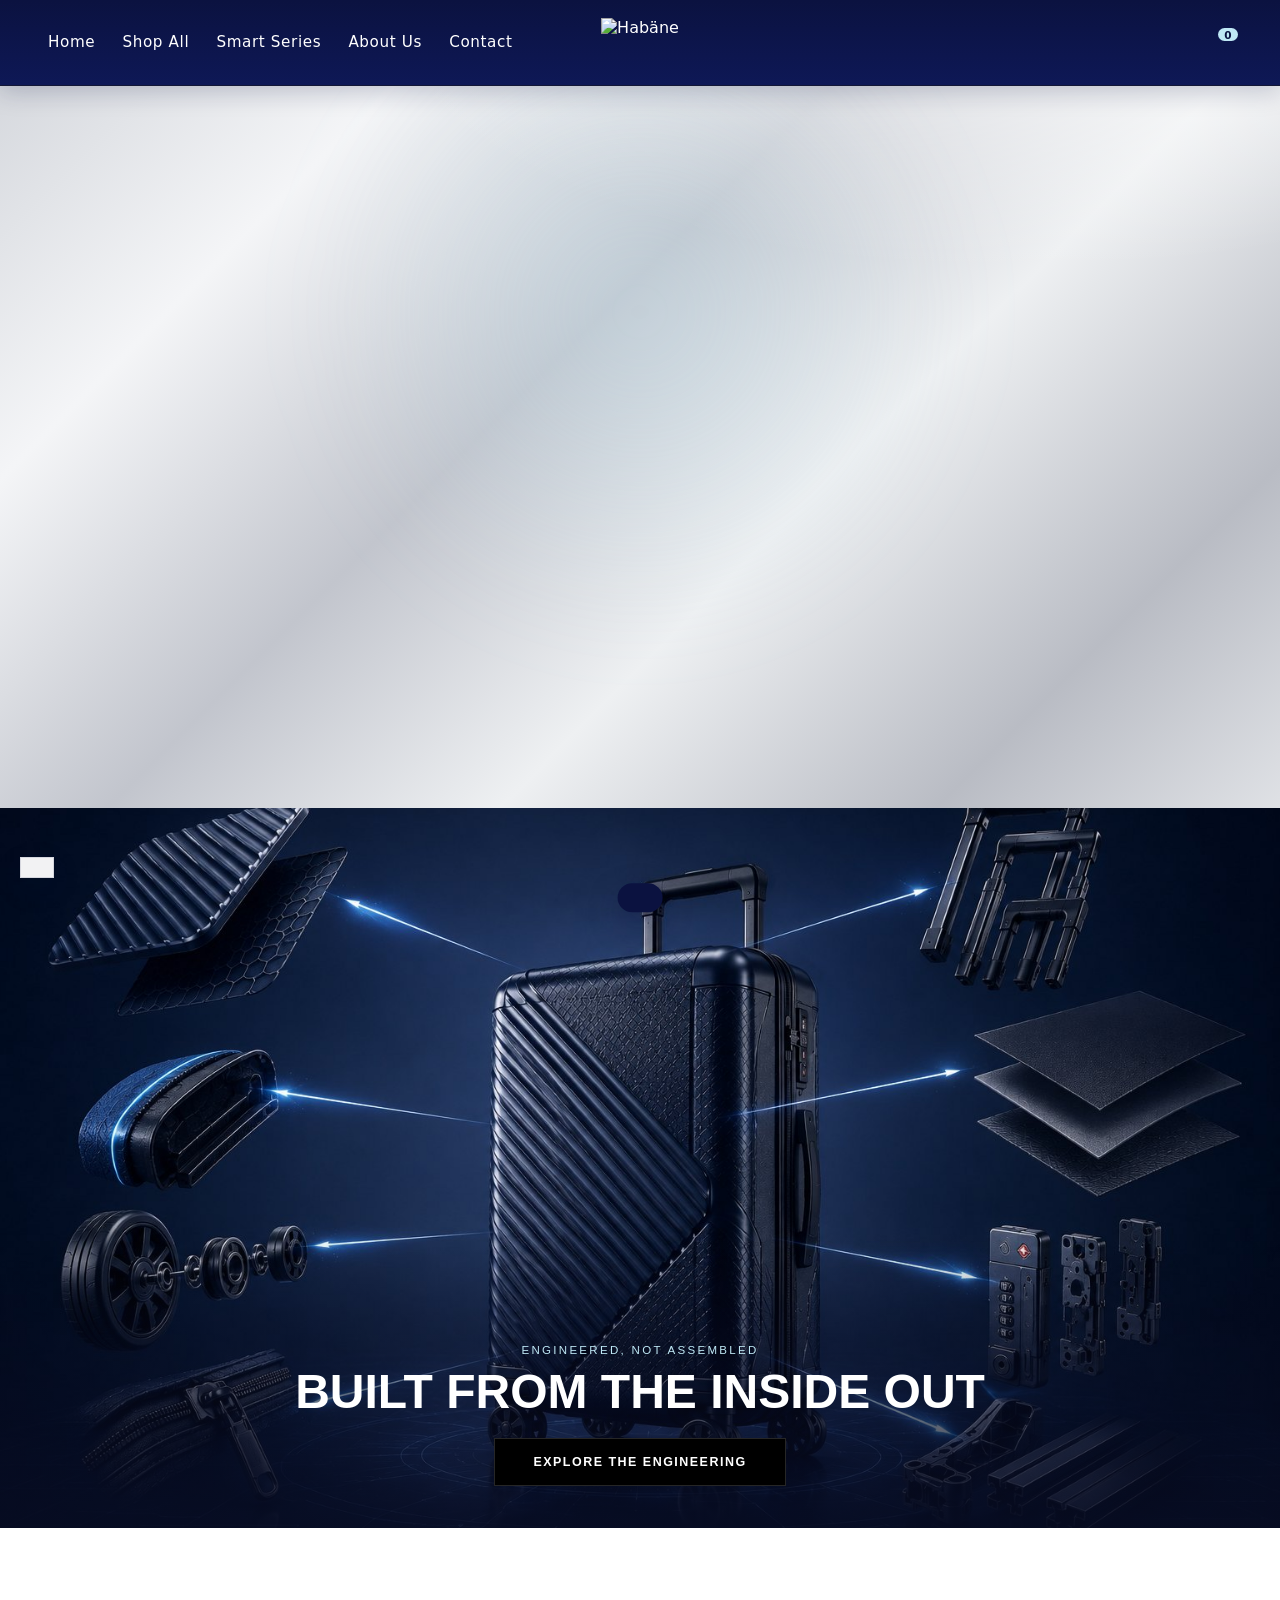
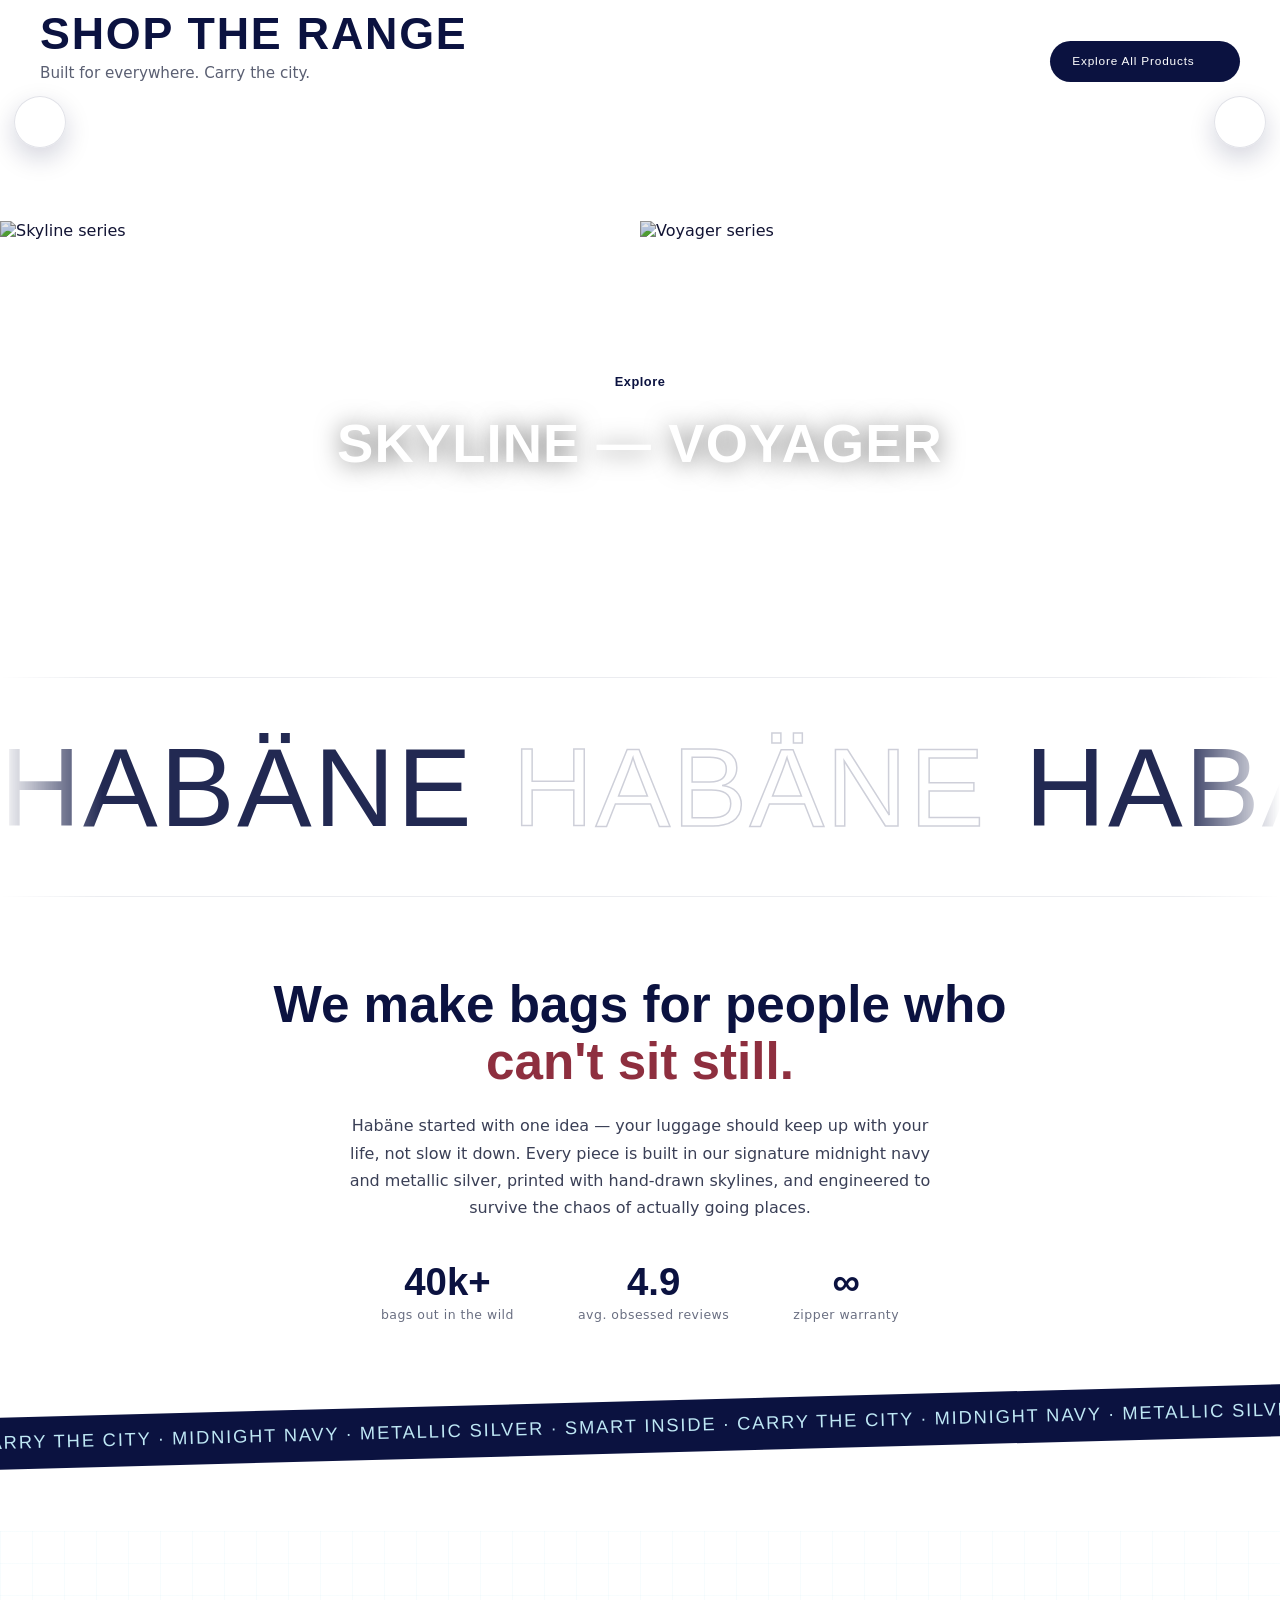
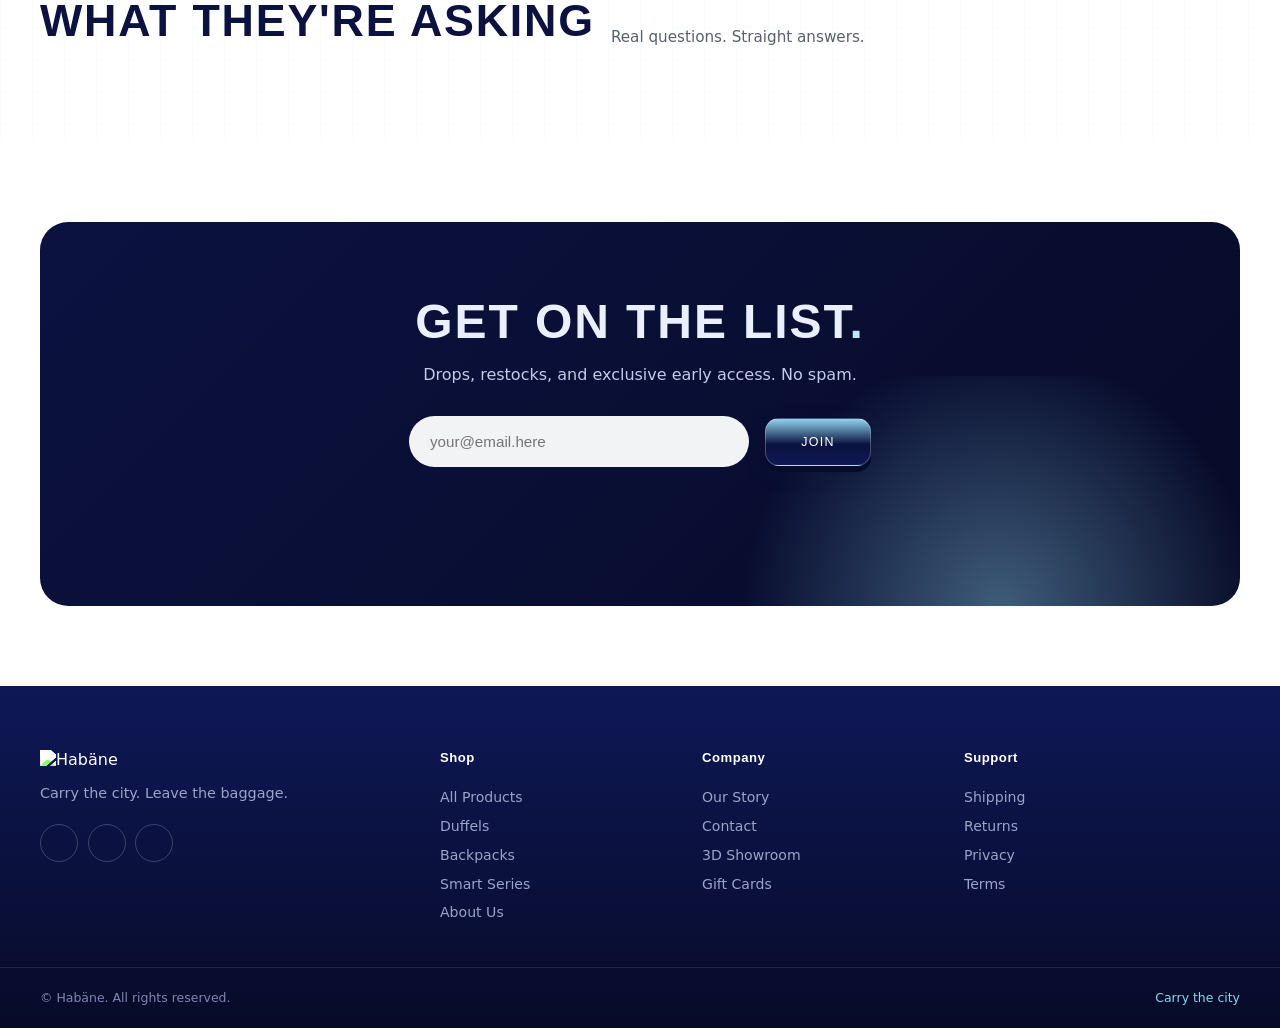
==== commit a034330b: "Add engineering exploded-view banner on home (uses provided image) Moved bg_image_habane.png into as" ====
--- a/index.html
+++ b/index.html
@@ -87,25 +87,13 @@
         touch-action="pan-y" poster="assets/brand/logo-emblem-navy.png"></model-viewer>
     </section>
 
-    <!-- ===== Smart-bag statement banner ===== -->
-    <section class="smart-banner">
-      <div class="smart-banner__grid">
-        <div class="smart-banner__media">
-          <img src="assets/products/p4-smart-duffel-ivory.jpg" alt="Habäne Smart Duffel" />
-          <span class="smart-banner__tag">⚡ LIVE · SMART SERIES</span>
-        </div>
-        <div class="smart-banner__content">
-          <p class="smart-banner__eyebrow">THIS IS NOT AN ORDINARY BAG</p>
-          <h2 class="smart-banner__title">IT <em>CHARGES.</em><br>IT <em>LOCKS.</em><br>IT <em>THINKS.</em></h2>
-          <p class="smart-banner__sub">A built-in 10,000mAh fast-charge core, biometric fingerprint lock and GPS-ready tracking — engineered into every Habäne Smart Series carry. Your bag, but smarter.</p>
-          <div class="smart-banner__feats">
-            <span><i data-lucide="battery-charging"></i> Fast charge</span>
-            <span><i data-lucide="fingerprint"></i> Biometric lock</span>
-            <span><i data-lucide="map-pin"></i> GPS-ready</span>
-            <span><i data-lucide="shield"></i> Anti-theft</span>
-          </div>
-          <a href="smart-series.html" class="tech-cta">MEET THE SMART SERIES</a>
-        </div>
+    <!-- ===== Engineering banner ===== -->
+    <section class="eng-banner">
+      <img class="eng-banner__bg" src="assets/brand/engineered-banner.jpg" alt="Habäne — engineered to the last detail" />
+      <div class="eng-banner__content">
+        <p class="eng-banner__eyebrow">ENGINEERED, NOT ASSEMBLED</p>
+        <h2 class="eng-banner__title">BUILT FROM THE INSIDE OUT</h2>
+        <a href="smart-series.html" class="tech-cta">EXPLORE THE ENGINEERING</a>
       </div>
     </section>
 
--- a/styles.css
+++ b/styles.css
@@ -553,6 +553,44 @@
 }
 .foot__vibe{ color:var(--ice-2) }
 
+/* ---- rayred-style footer ---- */
+.foot--rr{ background:linear-gradient(180deg, var(--navy) 0%, var(--navy-deep) 100%); color:#c2cbe9 }
+.foot-rr{
+  max-width:var(--maxw); margin:0 auto;
+  padding:clamp(2.5rem,6vw,4.5rem) clamp(1rem,4vw,2.5rem) 1.5rem;
+  display:grid; grid-template-columns:1.1fr 1.3fr; gap:clamp(2rem,5vw,4rem); align-items:center;
+}
+.foot-rr__brand{ display:flex; align-items:center }
+.foot-rr__word{ width:min(88%,360px); filter:brightness(1.55); opacity:.92 }
+.foot-rr__right{ display:flex; flex-direction:column; gap:1.8rem }
+.foot-rr__acc{ display:flex; flex-direction:column }
+.foot-acc{ border-bottom:1px solid rgba(255,255,255,.14) }
+.foot-acc summary{
+  list-style:none; cursor:pointer; padding:1rem 0;
+  display:flex; justify-content:space-between; align-items:center;
+  font-family:"Conthrax",sans-serif; font-size:.8rem; letter-spacing:.06em; color:#fff;
+}
+.foot-acc summary::-webkit-details-marker{ display:none }
+.foot-acc summary::after{ content:'+'; font-size:1.35rem; line-height:1; color:#fff; font-family:"Montserrat",sans-serif }
+.foot-acc[open] summary::after{ content:'−' }
+.foot-acc p{ padding:0 0 1rem; font-size:.85rem; line-height:1.6; color:#9aa4c8; max-width:54ch }
+.foot-rr__cols{ display:flex; flex-wrap:wrap; gap:2.4rem }
+.foot-rr__col h4{ font-family:"Conthrax",sans-serif; font-size:.8rem; color:#fff; margin-bottom:1rem; letter-spacing:.04em }
+.foot-rr__col a{ display:block; padding:.35rem 0; font-size:.88rem; color:#9aa4c8; transition:.25s }
+.foot-rr__col a:hover{ color:var(--ice); transform:translateX(3px) }
+.foot-rr__social{
+  display:flex; justify-content:center; gap:1.5rem; padding:1.6rem 0 .6rem;
+  border-top:1px solid rgba(255,255,255,.1); max-width:var(--maxw); margin:0 auto;
+}
+.foot-rr__social a{ color:#c2cbe9; transition:.25s var(--ease) }
+.foot-rr__social a:hover{ color:var(--ice); transform:translateY(-2px) }
+.foot-rr__social i{ width:20px; height:20px }
+.foot-rr__copy{ text-align:center; font-size:.78rem; color:#7d87ad; padding:.4rem 0 1.7rem }
+@media(max-width:820px){
+  .foot-rr{ grid-template-columns:1fr; gap:1.6rem }
+  .foot-rr__word{ width:min(58%,240px) }
+}
+
 /* ===================== TOAST ===================== */
 .toast{
   position:fixed; left:50%; bottom:28px; transform:translate(-50%,140%);
@@ -1061,18 +1099,16 @@
 .hero-logo3d::part(default-progress-bar){ display:none }
 .hero-logo3d--img{ object-fit:contain; cursor:default; filter:drop-shadow(0 16px 30px rgba(11,18,64,.25)) }
 
-/* hero banner — just the centered rotating logo, no content */
+/* hero banner — generated backdrop image behind the centered rotating logo */
 .hero-banner{
   position:relative; width:100%; min-height:clamp(440px,74vh,760px);
   display:flex; align-items:center; justify-content:center; overflow:hidden;
-  background:
-    radial-gradient(1000px 520px at 50% 34%, #ffffff 0%, rgba(255,255,255,0) 62%),
-    linear-gradient(135deg,#e6e9ed 0%, #f6f7f9 38%, #dcdfe4 68%, #eef0f3 100%);
+  background:url("assets/brand/hero-bg.jpg") center/cover no-repeat;
 }
 .hero-banner__glow{
-  position:absolute; width:min(62vw,720px); aspect-ratio:1; border-radius:50%;
-  background:radial-gradient(circle, rgba(191,232,245,.42), rgba(191,232,245,0) 66%);
-  filter:blur(40px); pointer-events:none;
+  position:absolute; width:min(56vw,680px); aspect-ratio:1; border-radius:50%;
+  background:radial-gradient(circle, rgba(191,232,245,.28), rgba(191,232,245,0) 66%);
+  filter:blur(50px); pointer-events:none; top:34%; transform:translateY(-50%);
 }
 .hero-banner__logo{
   width:min(82vw,640px); height:clamp(380px,62vh,640px);
@@ -1351,6 +1387,21 @@
 .home-banner__eyebrow{ font-family:"Conthrax",sans-serif; font-size:.72rem; letter-spacing:.2em; color:var(--ice); margin-bottom:1rem }
 .home-banner__title{ font-family:"Conthrax",sans-serif; font-size:clamp(2.2rem,7vw,4.5rem); line-height:1; margin-bottom:1.1rem }
 .home-banner__sub{ font-size:1rem; color:rgba(255,255,255,.85); max-width:46ch; margin:0 auto 1.9rem; line-height:1.6 }
+
+/* ---- Engineering banner (exploded-view image) ---- */
+.eng-banner{
+  position:relative; width:100%; overflow:hidden; margin:clamp(2rem,5vw,3.5rem) 0;
+  background:#070c22; aspect-ratio:16/9; max-height:80vh;
+}
+.eng-banner__bg{ position:absolute; inset:0; width:100%; height:100%; object-fit:cover; object-position:center 45% }
+.eng-banner__content{
+  position:absolute; left:0; right:0; bottom:0; z-index:2; text-align:center; color:#fff;
+  padding:clamp(3rem,10vw,7rem) 1rem clamp(1.4rem,4vw,2.6rem);
+  background:linear-gradient(180deg, rgba(7,12,34,0) 0%, rgba(7,12,34,.55) 55%, rgba(7,12,34,.9) 100%);
+}
+.eng-banner__eyebrow{ font-family:"Conthrax",sans-serif; font-size:.72rem; letter-spacing:.2em; color:var(--ice); margin-bottom:.7rem }
+.eng-banner__title{ font-family:"Conthrax",sans-serif; font-size:clamp(1.5rem,4.5vw,3rem); line-height:1.05; margin-bottom:1.3rem }
+@media(max-width:640px){ .eng-banner{ aspect-ratio:auto; height:auto; max-height:none } .eng-banner__bg{ position:static; height:auto } }
 
 /* ---- Smart-bag statement banner ---- */
 .smart-banner{
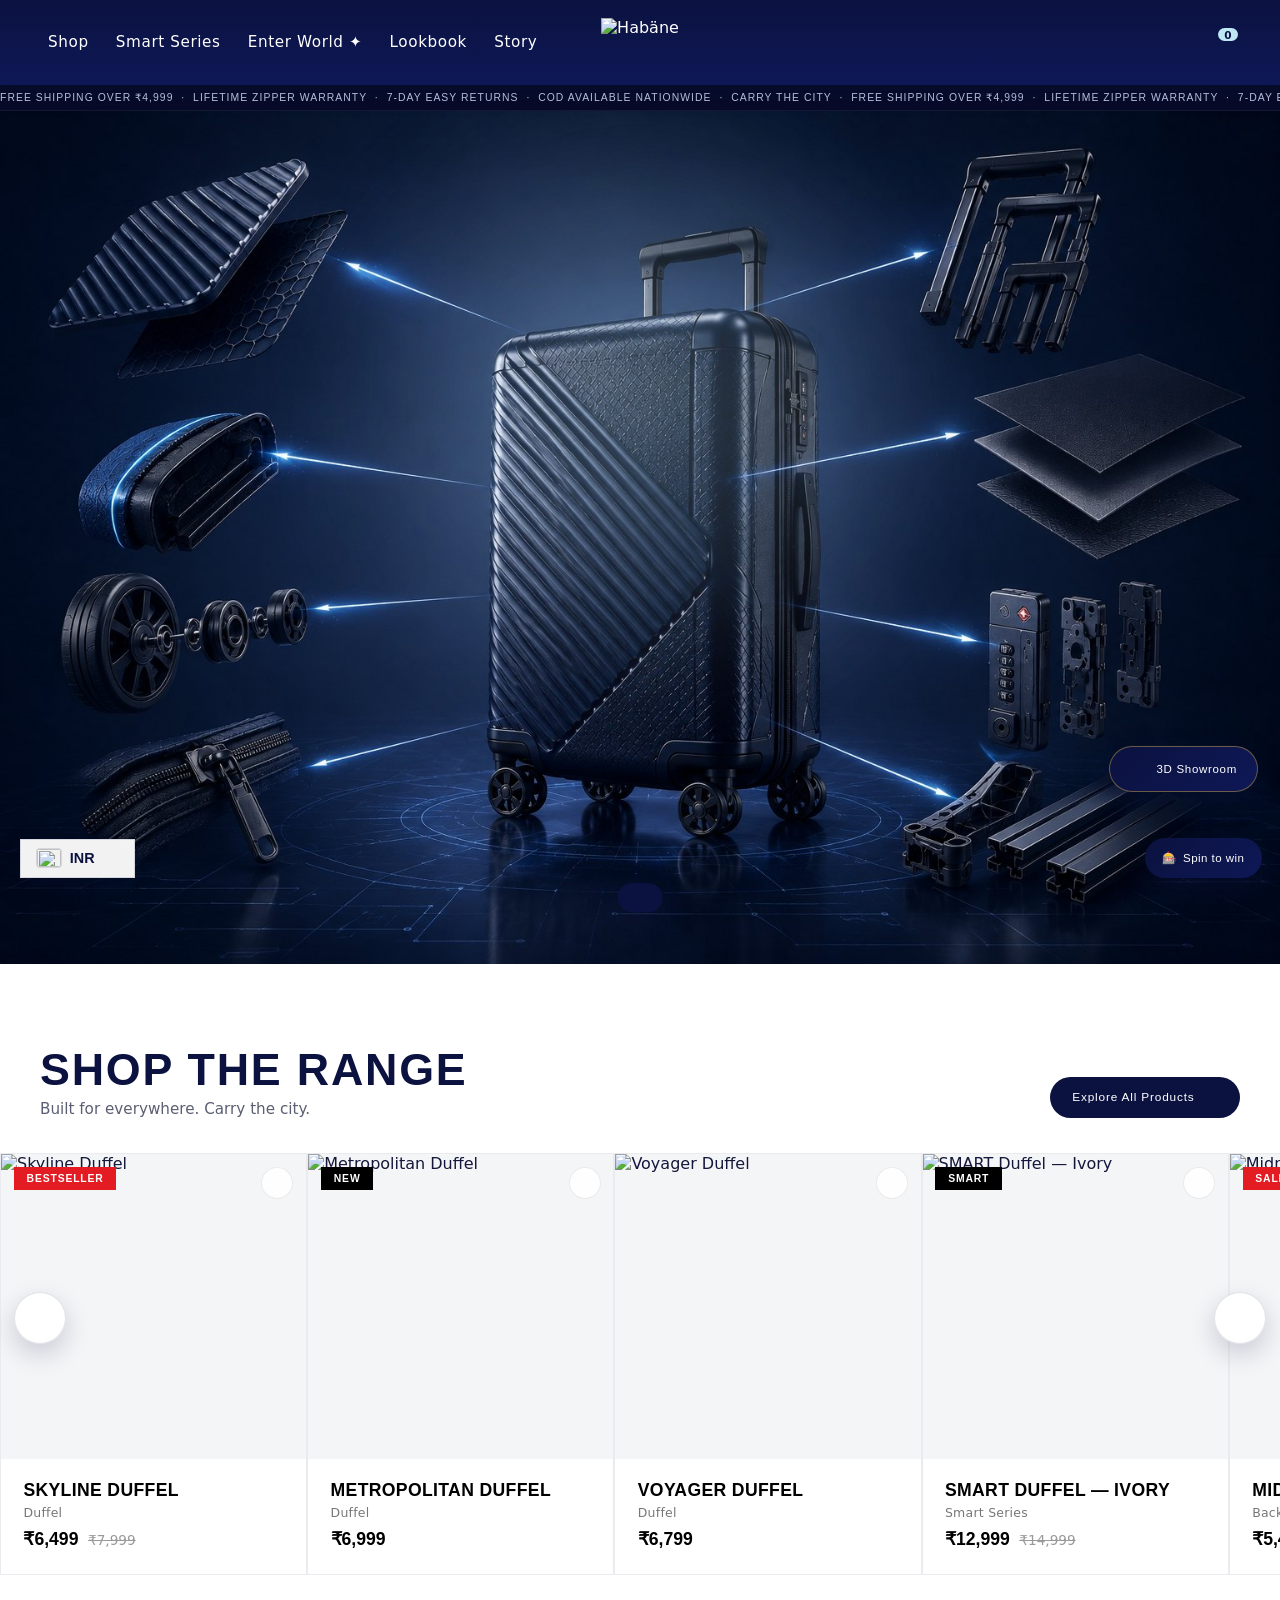
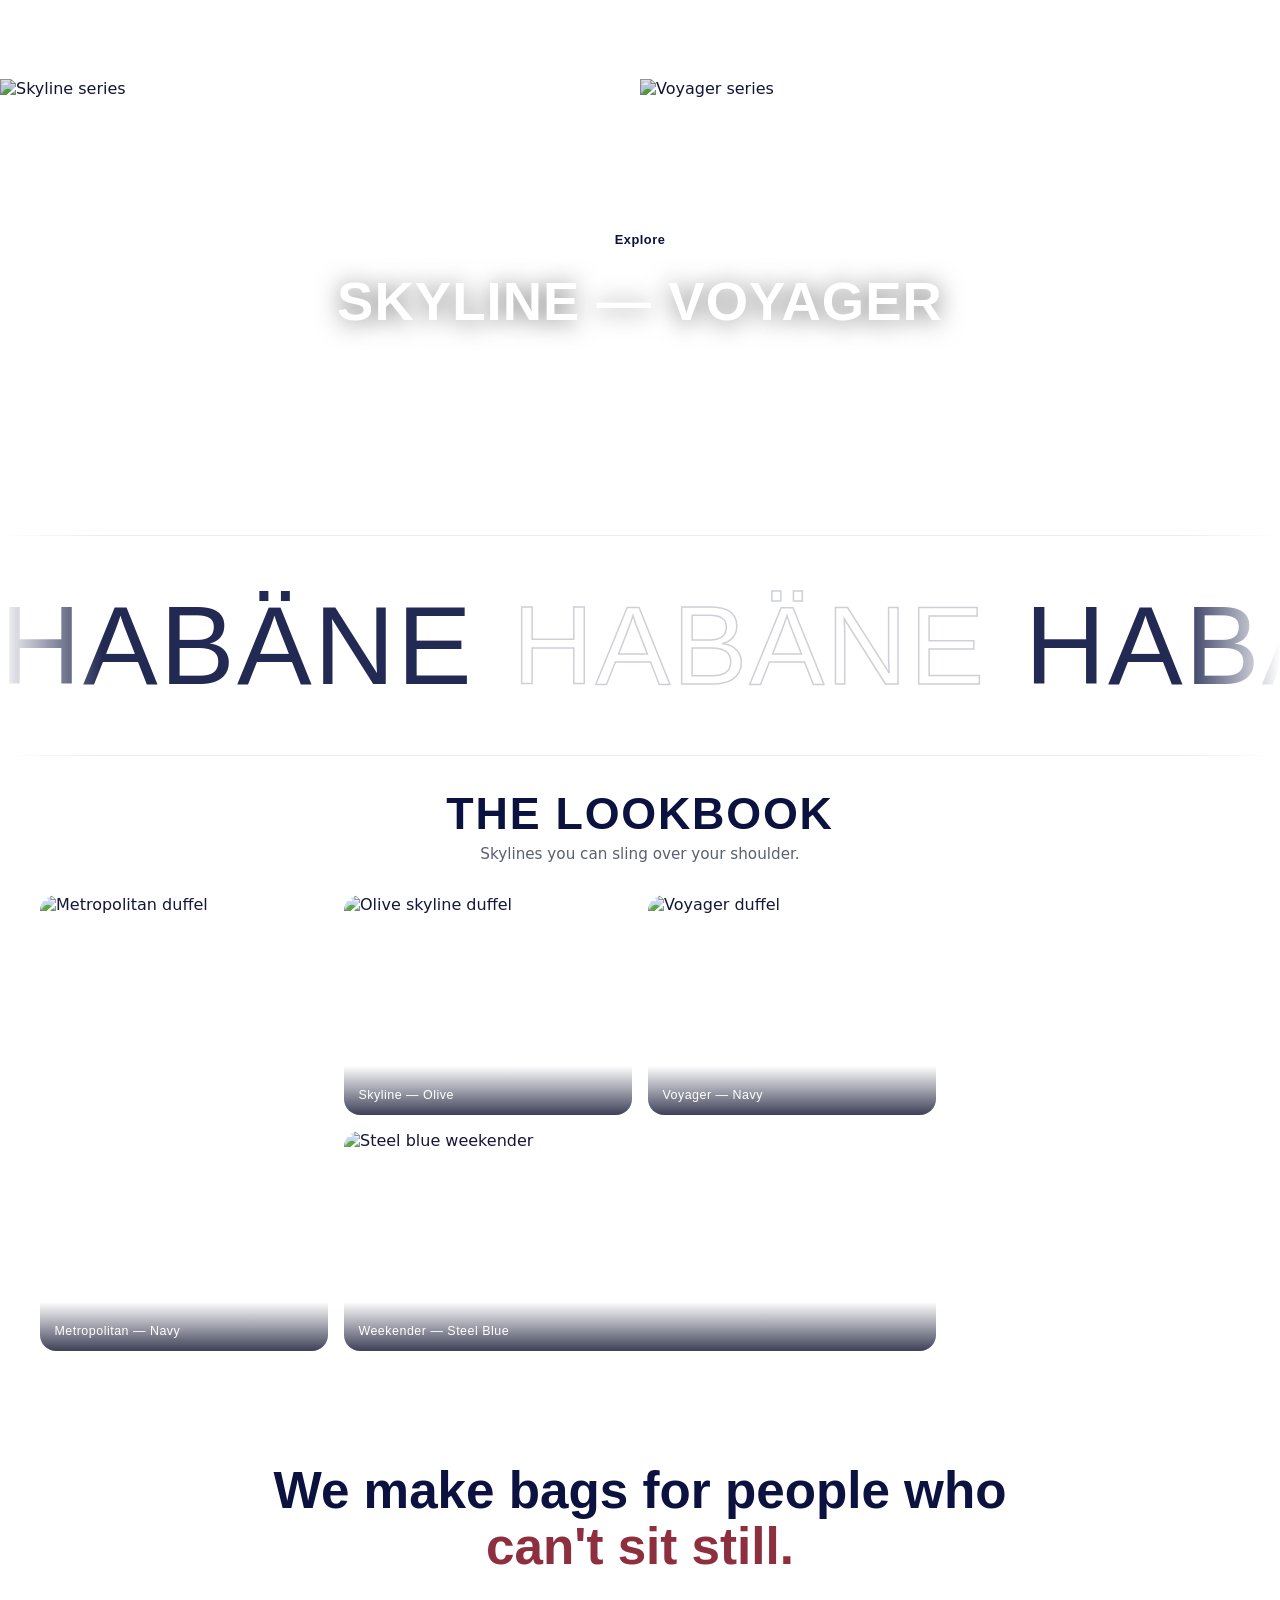
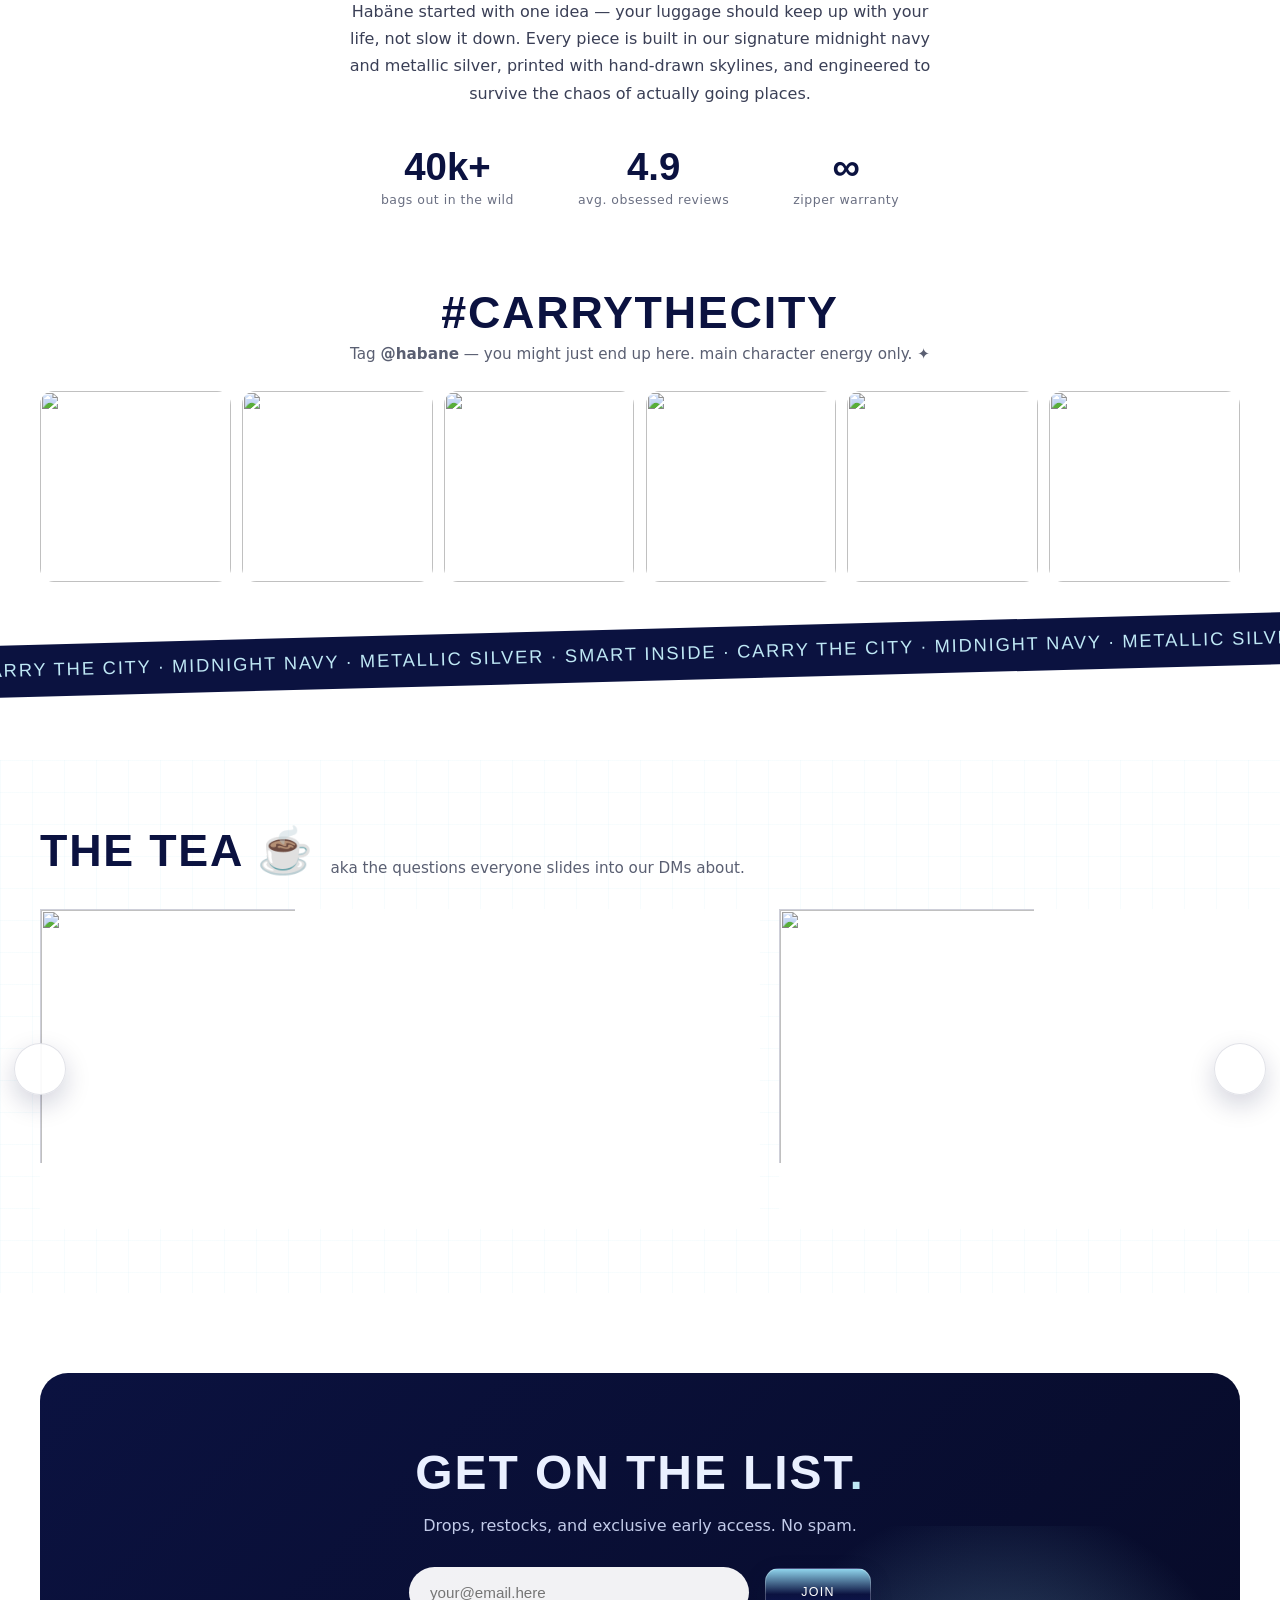
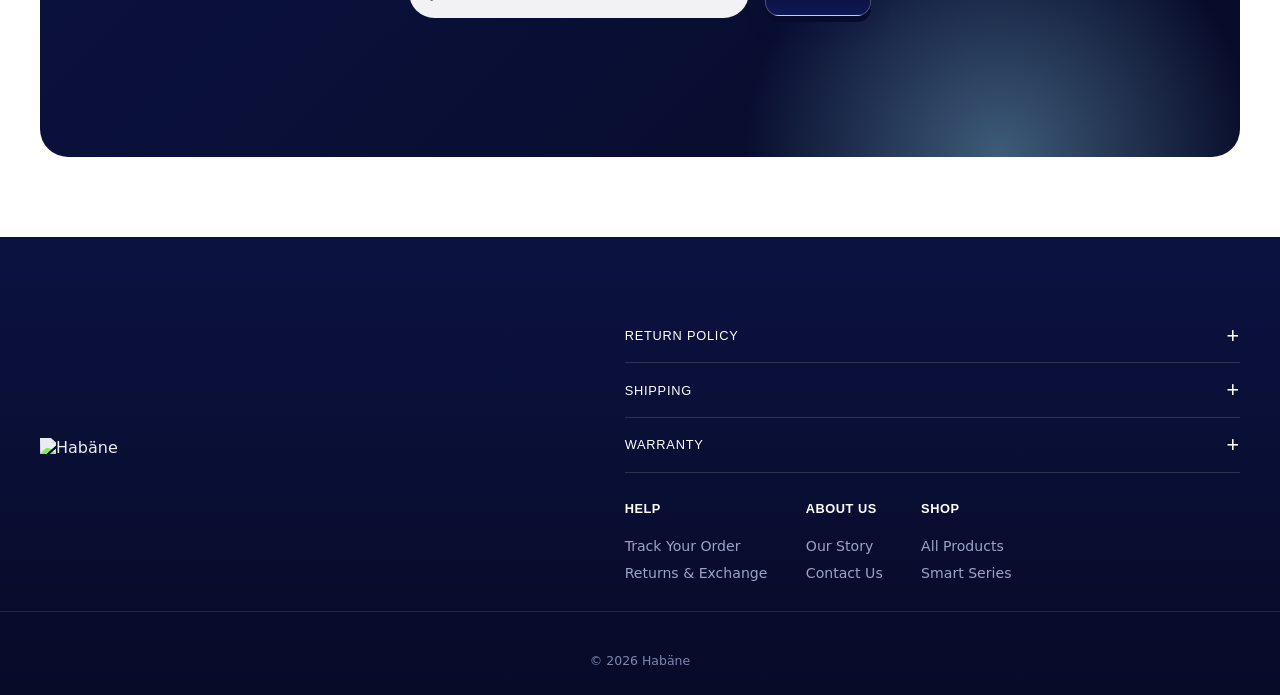
==== commit 611ca69a: "Port live-site homepage sections + rebrand nav to match habane-store.vercel.app Brings the current m" ====
--- a/index.html
+++ b/index.html
@@ -25,11 +25,11 @@
     </button>
 
     <nav class="nav__links nav__links--left">
-      <a href="index.html">Home</a>
-      <a href="shop.html" class="nav__shop">Shop All</a>
+      <a href="shop.html" class="nav__shop">Shop</a>
       <a href="smart-series.html">Smart Series</a>
-      <a href="about.html">About Us</a>
-      <a href="contact.html">Contact</a>
+      <a href="showroom.html">Enter World ✦</a>
+      <a href="#lookbook">Lookbook</a>
+      <a href="#story">Story</a>
     </nav>
 
     <a class="nav__logo" href="index.html">
@@ -66,18 +66,18 @@
   </div>
 
   <div class="drawer" id="drawer">
-    <a href="index.html">Home</a>
-    <a href="shop.html">Shop All</a>
+    <a href="shop.html">Shop</a>
     <a href="smart-series.html">Smart Series</a>
-      <a href="about.html">About Us</a>
-    <a href="showroom.html">3D Showroom</a>
-    <a href="contact.html">Contact</a>
+    <a href="showroom.html">Enter World ✦</a>
+    <a href="#lookbook">Lookbook</a>
+    <a href="#story">Story</a>
     <a href="#" class="drawer__cart" id="drawerCartLink">Cart (<span class="drawer-cart-count">0</span>)</a>
   </div>
 
   <main id="top">
 
     <section class="hero-banner">
+      <img class="hero-banner__img" src="assets/brand/engineered-banner.jpg" alt="Habäne — engineered to the last detail" />
       <div class="hero-banner__glow"></div>
       <model-viewer id="heroLogo" class="hero-banner__logo"
         src="assets/3d/logo.glb" alt="Habäne 3D logo — drag to rotate"
@@ -85,16 +85,6 @@
         interaction-prompt="none" exposure="1.15" shadow-intensity="0.7" shadow-softness="1"
         environment-image="neutral" camera-orbit="0deg 78deg 105%" disable-zoom
         touch-action="pan-y" poster="assets/brand/logo-emblem-navy.png"></model-viewer>
-    </section>
-
-    <!-- ===== Engineering banner ===== -->
-    <section class="eng-banner">
-      <img class="eng-banner__bg" src="assets/brand/engineered-banner.jpg" alt="Habäne — engineered to the last detail" />
-      <div class="eng-banner__content">
-        <p class="eng-banner__eyebrow">ENGINEERED, NOT ASSEMBLED</p>
-        <h2 class="eng-banner__title">BUILT FROM THE INSIDE OUT</h2>
-        <a href="smart-series.html" class="tech-cta">EXPLORE THE ENGINEERING</a>
-      </div>
     </section>
 
     <section class="featured featured--carousel" id="shop">
@@ -133,6 +123,32 @@
       </div>
     </div>
 
+    <!-- ============ LOOKBOOK ============ -->
+    <section class="look" id="lookbook">
+      <div class="look__head">
+        <h2 class="section-title">THE LOOKBOOK</h2>
+        <p class="section-sub">Skylines you can sling over your shoulder.</p>
+      </div>
+      <div class="look__grid">
+        <figure class="look__item look__item--tall">
+          <img src="assets/products/p2-navy-metropolitan-duffel.jpg" alt="Metropolitan duffel" />
+          <figcaption>Metropolitan — Navy</figcaption>
+        </figure>
+        <figure class="look__item">
+          <img src="assets/products/p1-olive-skyline-duffel.jpg" alt="Olive skyline duffel" />
+          <figcaption>Skyline — Olive</figcaption>
+        </figure>
+        <figure class="look__item">
+          <img src="assets/products/p3-navy-voyager-duffel.jpg" alt="Voyager duffel" />
+          <figcaption>Voyager — Navy</figcaption>
+        </figure>
+        <figure class="look__item look__item--wide">
+          <img src="assets/products/p5-steel-blue-weekender.jpg" alt="Steel blue weekender" />
+          <figcaption>Weekender — Steel Blue</figcaption>
+        </figure>
+      </div>
+    </section>
+
     <section class="story" id="story">
       <div class="story__inner">
         <h2 class="story__title">We make bags for people who<br><span>can't sit still.</span></h2>
@@ -145,6 +161,22 @@
       </div>
     </section>
 
+    <!-- ============ UGC / INSTA WALL ============ -->
+    <section class="ugc" id="ugc">
+      <div class="ugc__head">
+        <h2 class="section-title">#CARRYTHECITY</h2>
+        <p class="section-sub">Tag <strong>@habane</strong> — you might just end up here. main character energy only. ✦</p>
+      </div>
+      <div class="ugc__grid">
+        <a class="ugc__item" href="#"><img src="assets/products/p1-olive-skyline-duffel.jpg" alt=""><span class="ugc__tag">@cityrat.exe</span><span class="ugc__heart">♥ 2.4k</span></a>
+        <a class="ugc__item" href="#"><img src="assets/products/alt-black-backpack.jpg" alt=""><span class="ugc__tag">@notyouravg</span><span class="ugc__heart">♥ 1.1k</span></a>
+        <a class="ugc__item" href="#"><img src="assets/products/p2-navy-metropolitan-duffel.jpg" alt=""><span class="ugc__tag">@onmyway</span><span class="ugc__heart">♥ 3.8k</span></a>
+        <a class="ugc__item" href="#"><img src="assets/products/p8-grey-sling.jpg" alt=""><span class="ugc__tag">@lowkey.iconic</span><span class="ugc__heart">♥ 980</span></a>
+        <a class="ugc__item" href="#"><img src="assets/products/alt-white-duffel.jpg" alt=""><span class="ugc__tag">@packlight</span><span class="ugc__heart">♥ 5.2k</span></a>
+        <a class="ugc__item" href="#"><img src="assets/products/p7-heritage-backpack.jpg" alt=""><span class="ugc__tag">@touchgrass</span><span class="ugc__heart">♥ 1.7k</span></a>
+      </div>
+    </section>
+
     <div class="strip" aria-hidden="true">
       <div class="strip__track">
         <span>CARRY THE CITY · MIDNIGHT NAVY · METALLIC SILVER · SMART INSIDE · CARRY THE CITY · MIDNIGHT NAVY · METALLIC SILVER · SMART INSIDE · </span>
@@ -154,8 +186,8 @@
 
     <section class="faq-carousel" id="faq">
       <div class="faq-carousel__head">
-        <h2 class="section-title">WHAT THEY'RE ASKING</h2>
-        <p class="section-sub">Real questions. Straight answers.</p>
+        <h2 class="section-title">THE TEA ☕</h2>
+        <p class="section-sub">aka the questions everyone slides into our DMs about.</p>
       </div>
       <div class="faq-carousel__viewport">
         <button type="button" class="carousel-btn carousel-btn--prev" id="faqPrev" aria-label="Previous"><i data-lucide="chevron-left"></i></button>
@@ -277,6 +309,42 @@
     </div>
   </div>
 
+  <!-- ============ SPIN TO WIN (discount) ============ -->
+  <div class="wheel" id="wheel" aria-hidden="true">
+    <div class="wheel__overlay" data-wheel-close></div>
+    <div class="wheel__panel" role="dialog" aria-modal="true">
+      <button class="wheel__close" data-wheel-close type="button" aria-label="Close">✕</button>
+      <div class="wheel__left">
+        <p class="wheel__eyebrow">NO CAP, FREE MONEY</p>
+        <h3 class="wheel__title">Spin for a<br><span>discount 🎰</span></h3>
+        <p class="wheel__sub">One spin per main character. Drop your email, spin the wheel, and we'll auto-apply whatever you land on at checkout.</p>
+        <form id="wheelForm" class="wheel__form">
+          <input type="email" id="wheelEmail" placeholder="your@email.here" required />
+          <button type="submit" class="wheel__spin" id="wheelSpin">SPIN IT ✦</button>
+        </form>
+        <p class="wheel__skip" data-wheel-close>nah, i hate saving money →</p>
+        <p class="wheel__result" id="wheelResult"></p>
+      </div>
+      <div class="wheel__right">
+        <div class="wheel__wrap">
+          <div class="wheel__pointer">▼</div>
+          <div class="wheel__disc" id="wheelDisc">
+            <span style="--i:0">10% OFF</span>
+            <span style="--i:1">FREE SHIP</span>
+            <span style="--i:2">5% OFF</span>
+            <span style="--i:3">15% OFF</span>
+            <span style="--i:4">TRY AGAIN</span>
+            <span style="--i:5">20% OFF</span>
+          </div>
+          <div class="wheel__hub">✦</div>
+        </div>
+      </div>
+    </div>
+  </div>
+
+  <!-- floating spin-to-win button -->
+  <button class="spin-fab" id="spinFab" type="button">🎰 <span>Spin&nbsp;to&nbsp;win</span></button>
+
   <div class="toast" id="toast"></div>
 
   <script type="module" src="https://cdn.jsdelivr.net/npm/@google/model-viewer@3.5.0/dist/model-viewer.min.js"></script>
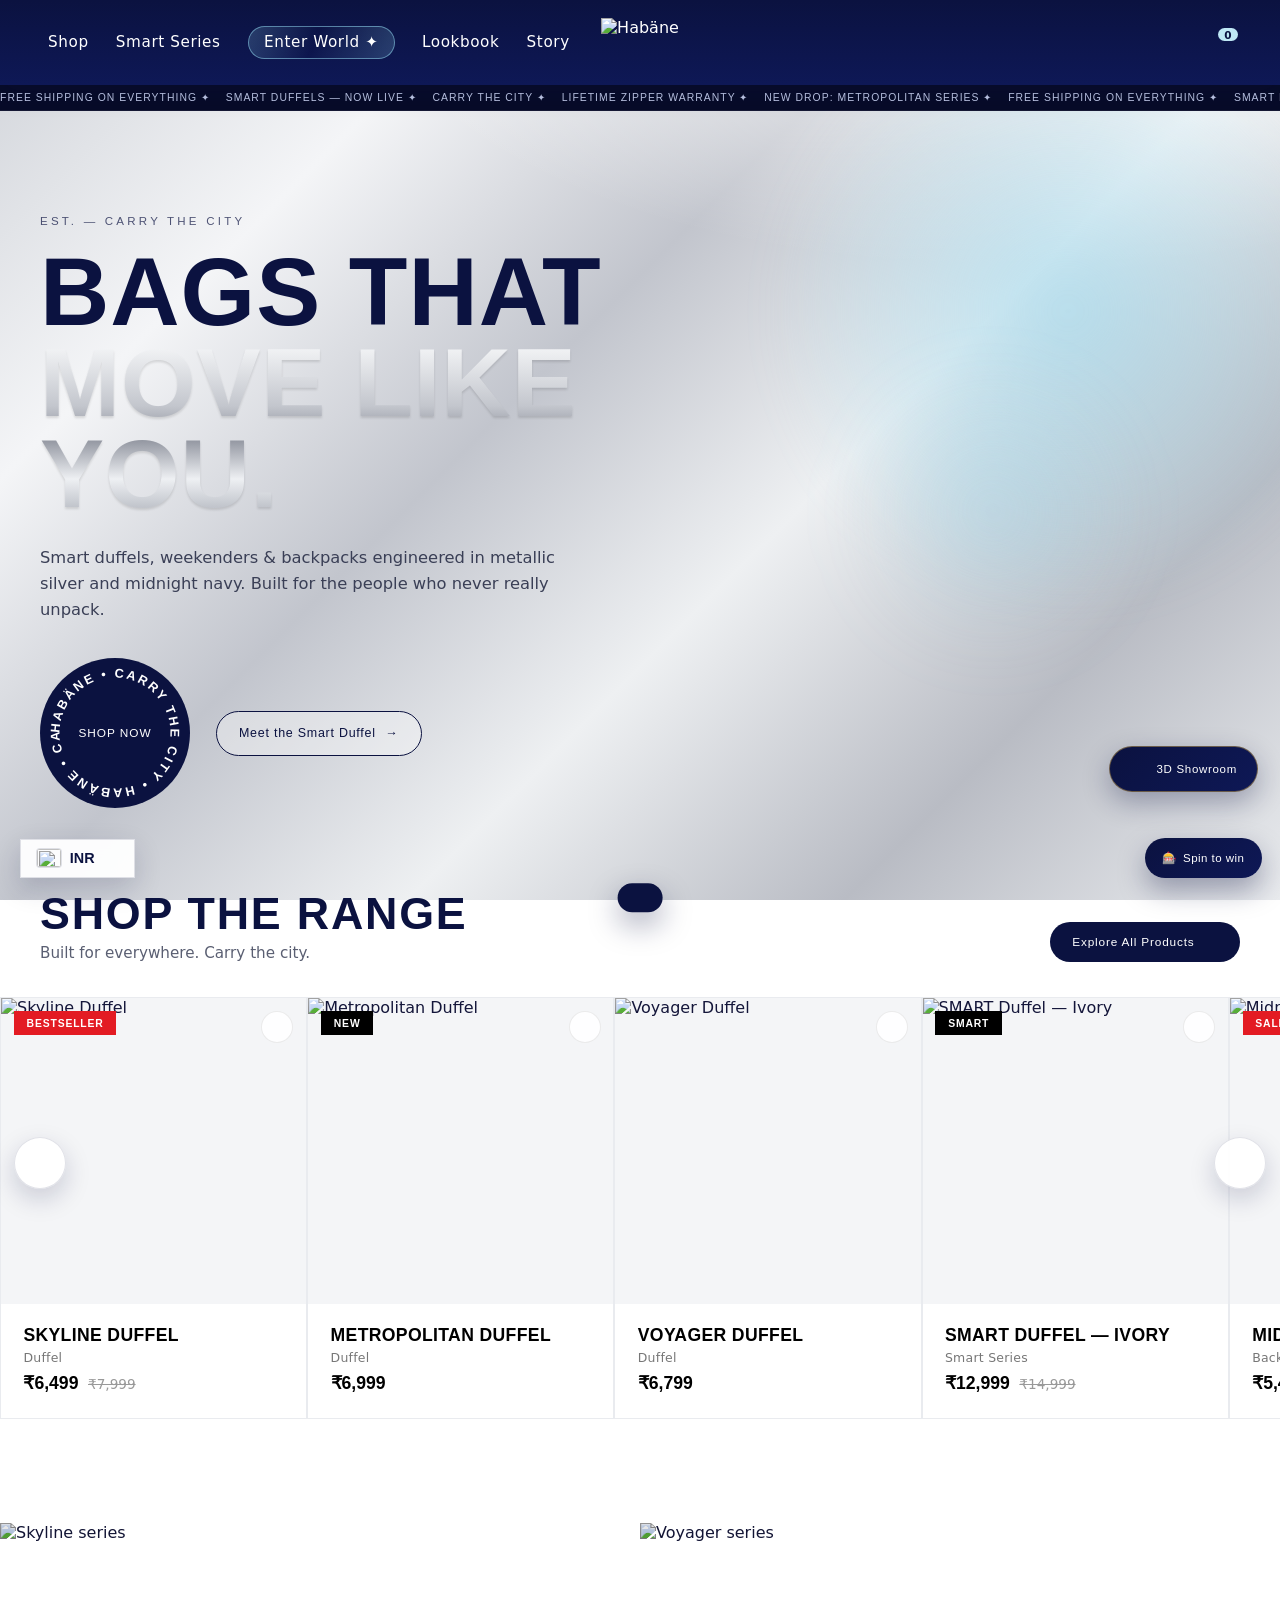
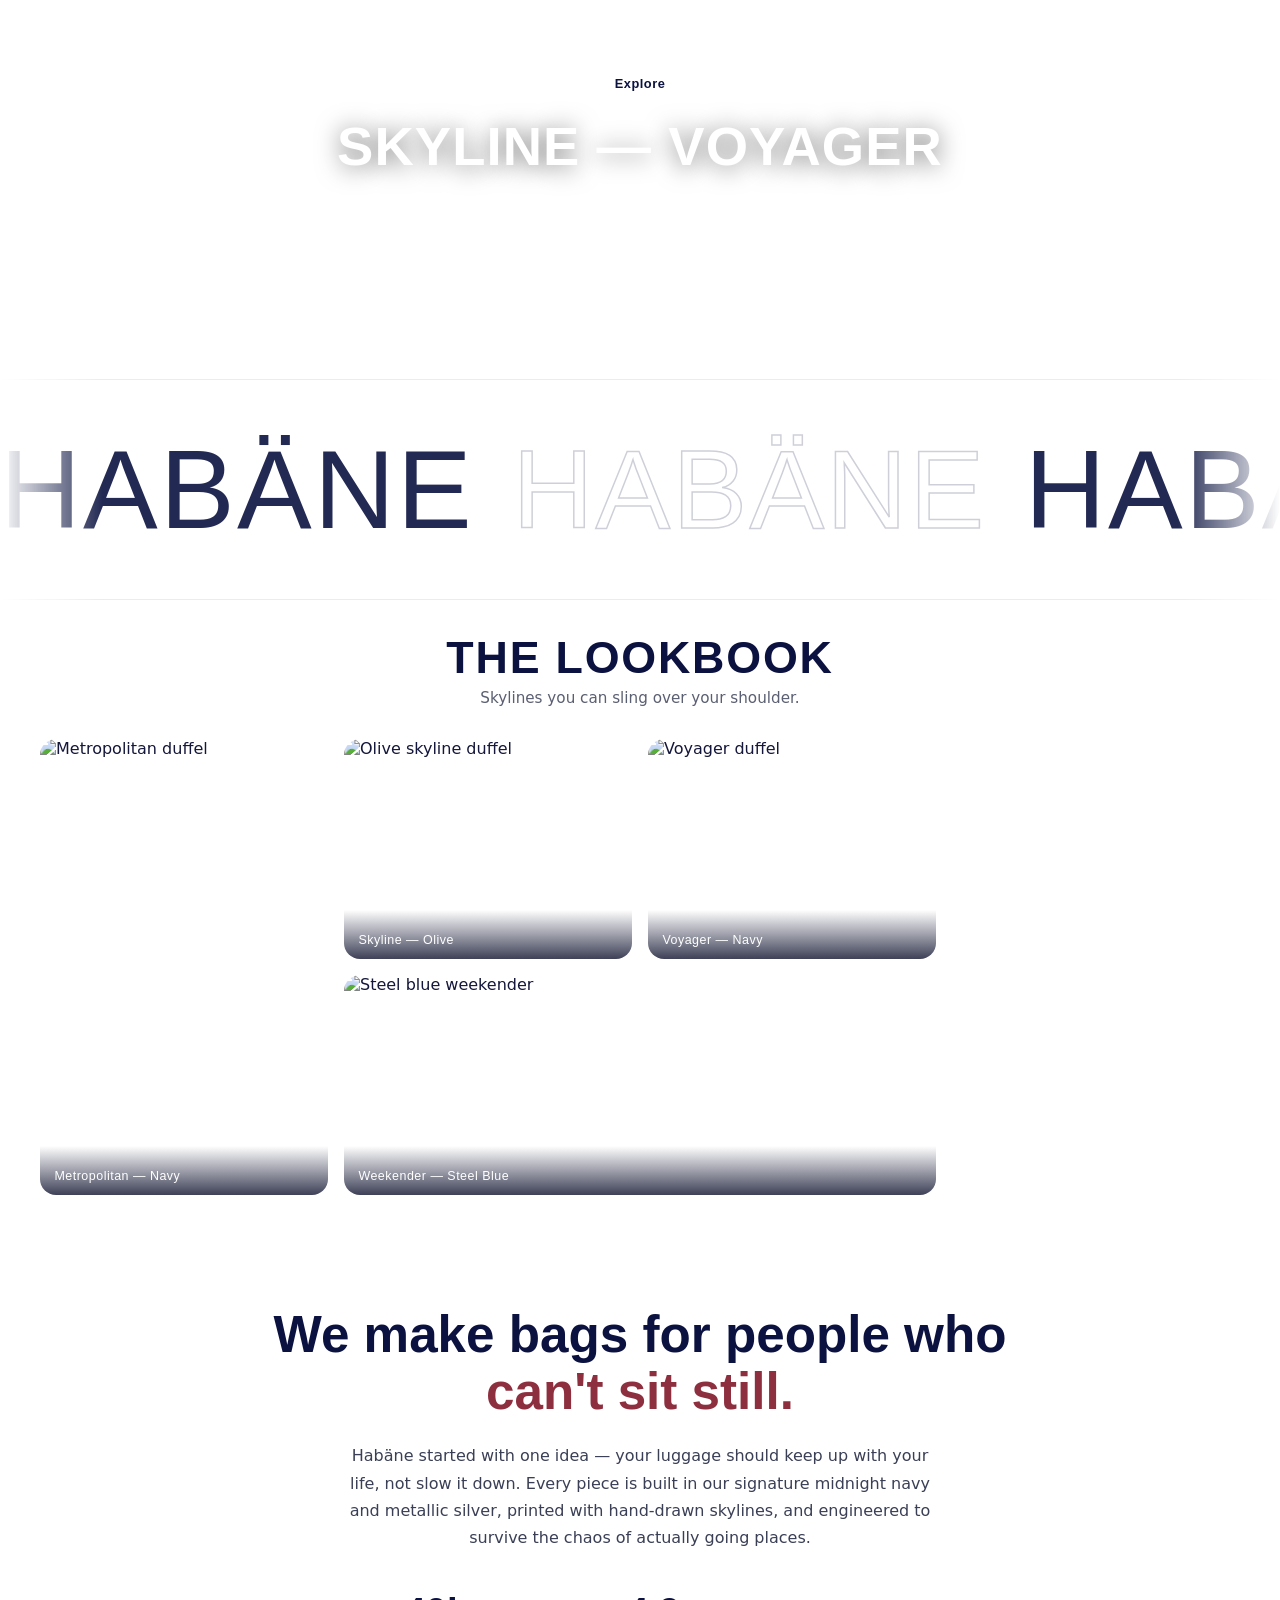
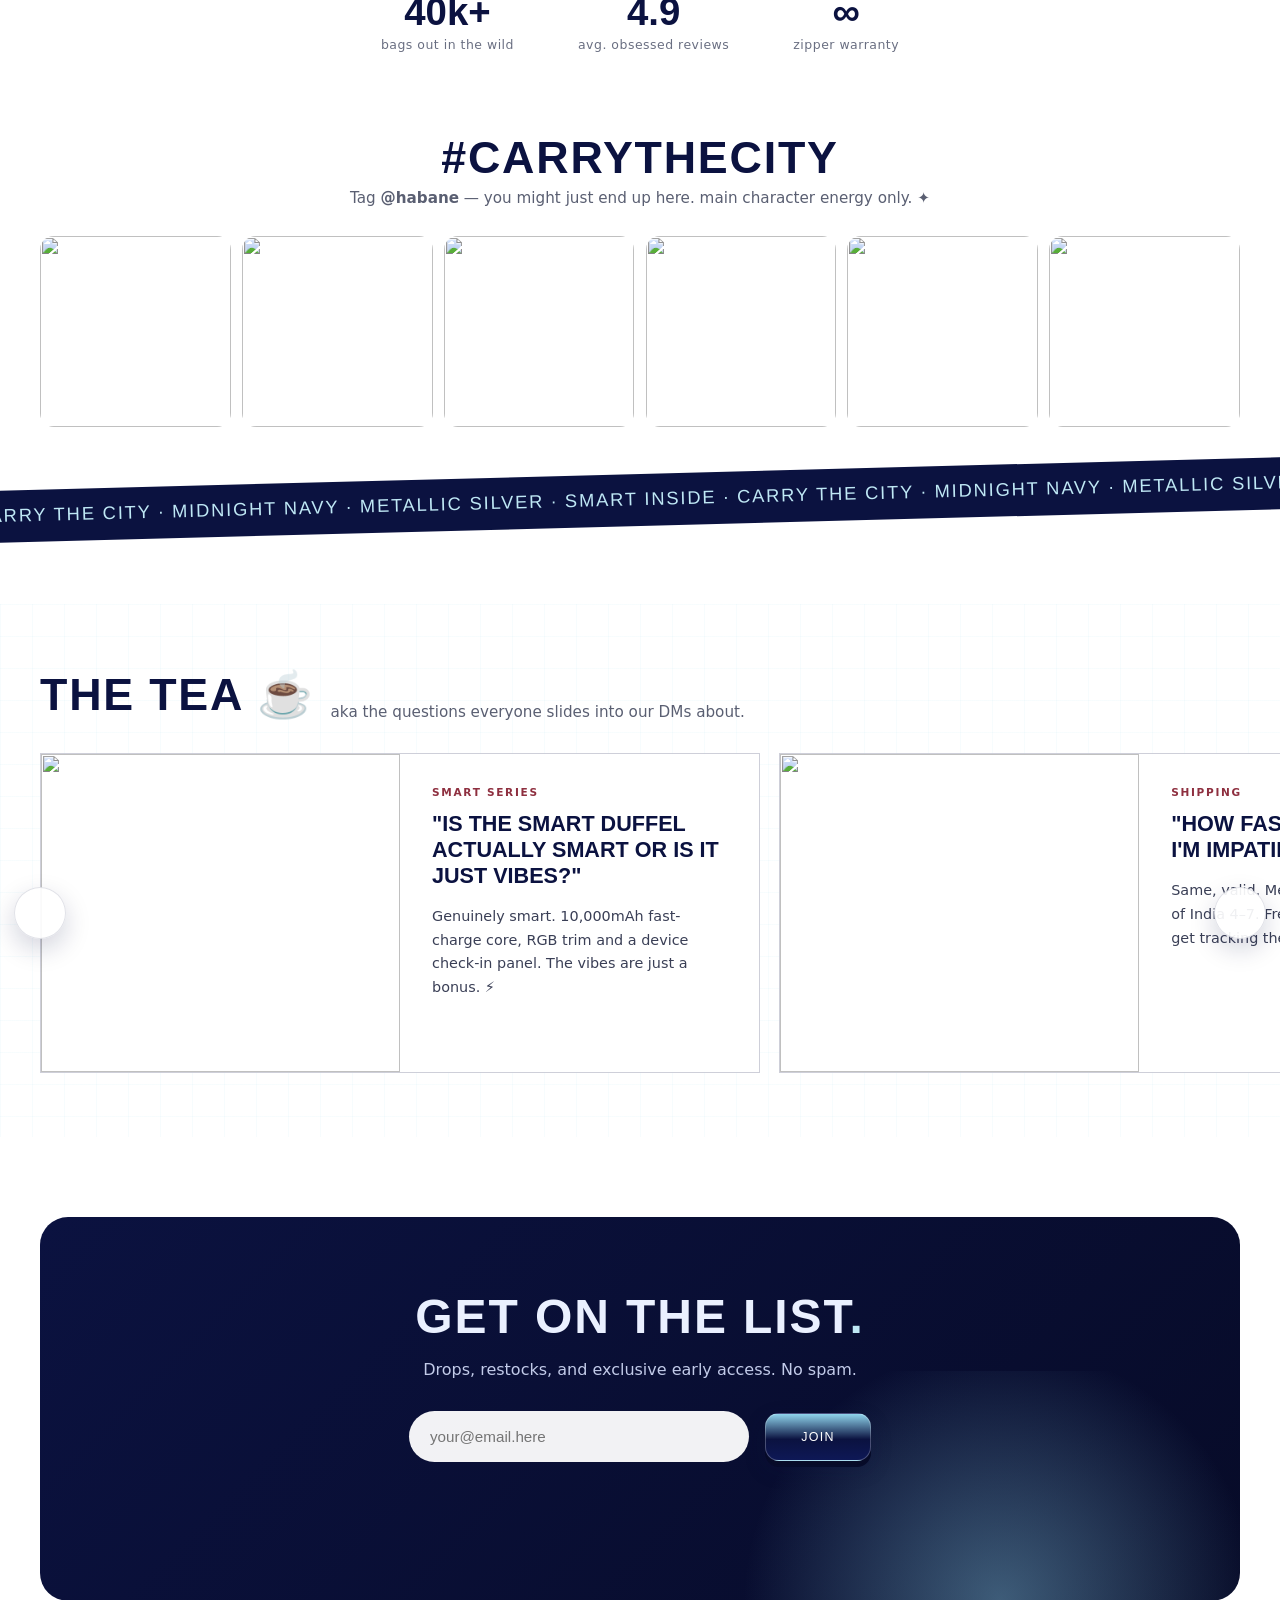
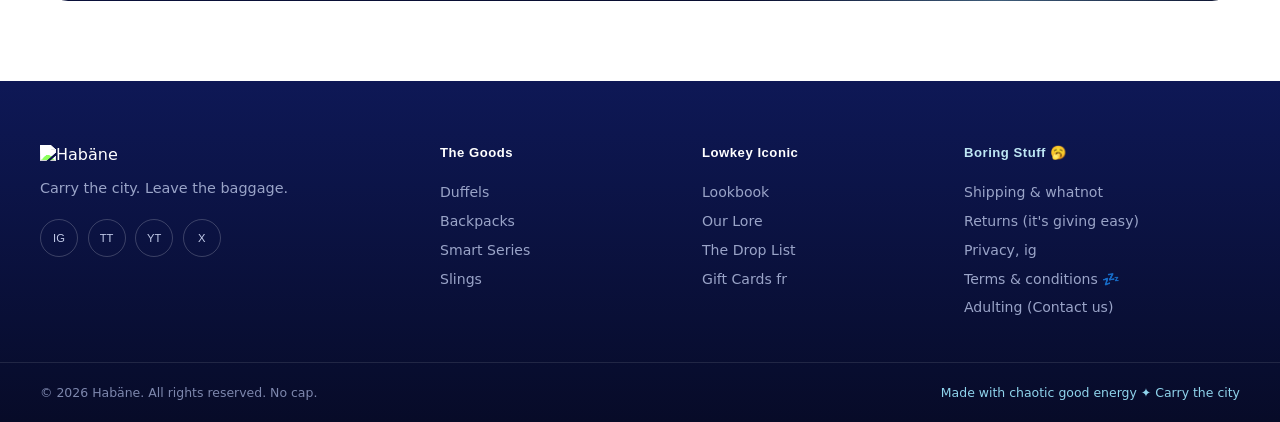
==== commit f3322bda: "Redesign hero, footer, nav, and ribbon to match live-site branding - Hero: replace the full-bleed en" ====
--- a/index.html
+++ b/index.html
@@ -27,7 +27,7 @@
     <nav class="nav__links nav__links--left">
       <a href="shop.html" class="nav__shop">Shop</a>
       <a href="smart-series.html">Smart Series</a>
-      <a href="showroom.html">Enter World ✦</a>
+      <a href="showroom.html" class="nav__world">Enter World ✦</a>
       <a href="#lookbook">Lookbook</a>
       <a href="#story">Story</a>
     </nav>
@@ -76,15 +76,43 @@
 
   <main id="top">
 
-    <section class="hero-banner">
-      <img class="hero-banner__img" src="assets/brand/engineered-banner.jpg" alt="Habäne — engineered to the last detail" />
-      <div class="hero-banner__glow"></div>
-      <model-viewer id="heroLogo" class="hero-banner__logo"
-        src="assets/3d/logo.glb" alt="Habäne 3D logo — drag to rotate"
-        camera-controls auto-rotate auto-rotate-delay="0" rotation-per-second="26deg"
-        interaction-prompt="none" exposure="1.15" shadow-intensity="0.7" shadow-softness="1"
-        environment-image="neutral" camera-orbit="0deg 78deg 105%" disable-zoom
-        touch-action="pan-y" poster="assets/brand/logo-emblem-navy.png"></model-viewer>
+    <section class="hero">
+      <div class="hero__glow"></div>
+      <div class="hero__layout">
+        <div class="hero__inner">
+          <p class="hero__eyebrow">EST. — CARRY THE CITY</p>
+          <h1 class="hero__title">
+            <span>BAGS THAT</span>
+            <span class="hero__title--metal">MOVE LIKE YOU.</span>
+          </h1>
+          <p class="hero__sub">Smart duffels, weekenders &amp; backpacks engineered in metallic silver and midnight navy. Built for the people who never really unpack.</p>
+          <div class="hero__cta">
+            <a href="shop.html" class="spin-btn">
+              <span class="spin-btn__fill"></span>
+              <span class="spin-btn__label">SHOP NOW</span>
+              <span class="spin-btn__ring">
+                <svg viewBox="0 0 100 100">
+                  <text><textPath href="#circlePath">HABÄNE • CARRY THE CITY • HABÄNE • CARRY THE CITY • </textPath></text>
+                </svg>
+              </span>
+              <span class="spin-btn__arrow">↗</span>
+            </a>
+            <a href="smart-series.html" class="ghost-btn">
+              <span>Meet the Smart Duffel</span>
+              <i>→</i>
+            </a>
+          </div>
+        </div>
+        <div class="hero__bag-3d-wrap">
+          <div class="hero__bag-glow"></div>
+          <model-viewer id="heroLogo"
+            src="assets/3d/logo.glb" alt="Habäne 3D logo — drag to rotate"
+            camera-controls auto-rotate auto-rotate-delay="0" rotation-per-second="26deg"
+            interaction-prompt="none" exposure="1.15" shadow-intensity="0.7" shadow-softness="1"
+            environment-image="neutral" camera-orbit="0deg 78deg 105%" disable-zoom
+            touch-action="pan-y" poster="assets/brand/logo-emblem-navy.png"></model-viewer>
+        </div>
+      </div>
     </section>
 
     <section class="featured featured--carousel" id="shop">
--- a/styles.css
+++ b/styles.css
@@ -1083,6 +1083,69 @@
   background:radial-gradient(circle, rgba(143,212,236,.28) 0%, rgba(11,18,64,0) 70%);
   filter:blur(36px); border-radius:50%; pointer-events:none; z-index:1;
 }
+.hero__bag-3d-wrap img{
+  width:100%; height:400px; max-width:440px; object-fit:contain; z-index:2;
+  filter:drop-shadow(0 16px 30px rgba(11,18,64,.25));
+}
+
+/* ---- "Enter World" portal link: glowing animated pill ---- */
+.nav__world{
+  position:relative; isolation:isolate; overflow:hidden;
+  color:#fff !important; font-weight:600;
+  padding:.42rem .95rem !important; border-radius:999px;
+  background:linear-gradient(110deg, rgba(143,212,236,.22), rgba(11,18,64,0) 45%, rgba(143,212,236,.22));
+  border:1px solid rgba(143,212,236,.55);
+  animation:worldGlow 2.6s ease-in-out infinite;
+}
+.nav__world::after{ display:none !important }
+.nav__world::before{
+  content:""; position:absolute; inset:0; z-index:1; pointer-events:none;
+  background:linear-gradient(110deg, transparent 35%, rgba(255,255,255,.5) 50%, transparent 65%);
+  transform:translateX(-160%);
+  animation:worldShimmer 3.4s ease-in-out infinite;
+}
+.nav__world:hover{ transform:translateY(-1px) }
+@keyframes worldGlow{
+  0%,100%{ box-shadow:0 0 10px rgba(143,212,236,.35), inset 0 0 8px rgba(143,212,236,.12); border-color:rgba(143,212,236,.5) }
+  50%    { box-shadow:0 0 22px rgba(143,212,236,.85), inset 0 0 15px rgba(143,212,236,.3); border-color:rgba(191,232,245,.95) }
+}
+@keyframes worldShimmer{ 0%{ transform:translateX(-160%) } 60%,100%{ transform:translateX(160%) } }
+
+/* ---- rotating spin button (bluorng-style) ---- */
+.spin-btn{
+  position:relative; display:inline-grid; place-items:center;
+  width:150px; height:150px; border-radius:999px;
+  background:var(--navy); color:#fff; isolation:isolate;
+  transition:transform .5s var(--ease), color .4s;
+}
+.spin-btn__fill{
+  position:absolute; inset:0; border-radius:999px; z-index:-1;
+  background:radial-gradient(circle at 50% 120%, var(--ice) 0%, var(--ice-2) 45%, transparent 70%);
+  transform:scale(0); transform-origin:bottom; transition:transform .5s var(--ease);
+}
+.spin-btn:hover{ transform:scale(1.06); color:var(--navy) }
+.spin-btn:hover .spin-btn__fill{ transform:scale(1.2) }
+.spin-btn__label{
+  font-family:"Conthrax",sans-serif; font-size:.74rem; letter-spacing:.08em; z-index:2;
+}
+.spin-btn__arrow{
+  position:absolute; bottom:30px; font-size:.9rem; opacity:0; z-index:2;
+  transition:.4s var(--ease);
+}
+.spin-btn:hover .spin-btn__arrow{ opacity:1; bottom:24px }
+.spin-btn__ring{
+  position:absolute; inset:0; animation:spin 9s linear infinite;
+}
+.spin-btn__ring svg{ width:100%; height:100% }
+.spin-btn__ring text{
+  font-family:"Montserrat",sans-serif; font-weight:600;
+  font-size:8.5px; letter-spacing:1.5px; fill:#fff;
+}
+.spin-btn:hover .spin-btn__ring text{ fill:var(--navy) }
+@keyframes spin{ to{ transform:rotate(360deg) } }
+.spin-btn--sm{ width:118px; height:118px }
+.spin-btn--sm .spin-btn__label{ font-size:.66rem }
+.spin-btn--sm .spin-btn__ring text{ font-size:9px }
 
 /* ---- Rotating Habäne logo medallion (hero) ---- */
 .hero__logo3d-wrap{
@@ -1099,19 +1162,20 @@
 .hero-logo3d::part(default-progress-bar){ display:none }
 .hero-logo3d--img{ object-fit:contain; cursor:default; filter:drop-shadow(0 16px 30px rgba(11,18,64,.25)) }
 
-/* hero banner — generated backdrop image behind the centered rotating logo */
+/* hero banner — full engineering image (no crop) with the logo overlaid */
 .hero-banner{
-  position:relative; width:100%; min-height:clamp(440px,74vh,760px);
-  display:flex; align-items:center; justify-content:center; overflow:hidden;
-  background:url("assets/brand/hero-bg.jpg") center/cover no-repeat;
-}
+  position:relative; width:100%; overflow:hidden; background:#070c22;
+}
+.hero-banner__img{ display:block; width:100%; height:auto }
+/* soft spotlight so the navy logo reads against the dark image */
 .hero-banner__glow{
-  position:absolute; width:min(56vw,680px); aspect-ratio:1; border-radius:50%;
-  background:radial-gradient(circle, rgba(191,232,245,.28), rgba(191,232,245,0) 66%);
-  filter:blur(50px); pointer-events:none; top:34%; transform:translateY(-50%);
+  position:absolute; width:min(48vw,560px); aspect-ratio:1; border-radius:50%;
+  background:radial-gradient(circle, rgba(150,205,240,.5) 0%, rgba(120,180,225,.22) 38%, rgba(120,180,225,0) 66%);
+  filter:blur(50px); pointer-events:none; top:50%; left:50%; transform:translate(-50%,-50%); z-index:1;
 }
 .hero-banner__logo{
-  width:min(82vw,640px); height:clamp(380px,62vh,640px);
+  position:absolute; top:50%; left:50%; transform:translate(-50%,-50%);
+  width:min(52vw,540px); height:min(46vw,520px);
   background:transparent; --poster-color:transparent; outline:none; z-index:2; cursor:grab;
 }
 .hero-banner__logo:active{ cursor:grabbing }
@@ -2068,3 +2132,177 @@
   .loc-select__btn{ padding:.5rem .75rem; font-size:.82rem }
   .checkout-form__row{ grid-template-columns:1fr }
 }
+
+/* ============================================================
+   ACCOUNT / AUTH PAGE
+   ============================================================ */
+.nav__profile-hi{
+  display:block; padding:.55rem .85rem .25rem; font-size:.66rem; font-weight:700;
+  letter-spacing:.1em; text-transform:uppercase; color:#8a8f9f;
+}
+
+.auth-page{
+  max-width:var(--maxw); margin:clamp(2rem,5vw,3.5rem) auto clamp(3rem,7vw,5rem);
+  padding:0 clamp(1rem,4vw,2.5rem);
+}
+.auth-page__grid{
+  display:grid; grid-template-columns:1.05fr 1fr; min-height:660px;
+  border-radius:var(--r); overflow:hidden; background:#fff;
+  box-shadow:0 30px 80px rgba(11,18,64,.18); border:1px solid rgba(255,255,255,.7);
+}
+
+/* ---- left: luggage mood panel ---- */
+.auth-media{ position:relative; overflow:hidden; background:var(--navy-deep); min-height:280px }
+.auth-media img{
+  position:absolute; inset:0; width:100%; height:100%; object-fit:cover; opacity:.9;
+  transform:scale(1.02); transition:transform 8s var(--ease);
+}
+.auth-media:hover img{ transform:scale(1.09) }
+.auth-media::after{
+  content:""; position:absolute; inset:0;
+  background:linear-gradient(200deg, rgba(7,11,40,.1) 0%, rgba(7,11,40,.55) 55%, rgba(7,11,40,.94) 100%);
+}
+.auth-media__content{ position:absolute; inset:auto 0 0 0; z-index:2; padding:clamp(1.6rem,3.5vw,2.8rem) }
+.auth-media__eyebrow{
+  font-family:"Conthrax",sans-serif; font-size:.64rem; letter-spacing:.3em;
+  color:var(--ice); margin-bottom:.9rem;
+}
+.auth-media__title{
+  font-family:"Conthrax",sans-serif; font-size:clamp(1.8rem,3.4vw,2.9rem);
+  line-height:1.04; color:#fff; letter-spacing:.01em;
+}
+.auth-media__title span{
+  background:linear-gradient(180deg,#fafbfc 0%, #c3c6cd 38%, #8c909b 55%, #eef0f3 78%, #aeb2bb 100%);
+  -webkit-background-clip:text; background-clip:text; color:transparent;
+  filter:drop-shadow(0 2px 1px rgba(0,0,0,.25));
+}
+.auth-media__perks{ list-style:none; margin-top:1.7rem; display:grid; gap:.75rem }
+.auth-media__perks li{
+  display:flex; align-items:center; gap:.7rem;
+  font-size:.88rem; font-weight:500; color:#c2cbe9;
+}
+.auth-media__perks i, .auth-media__perks svg{ width:17px; height:17px; color:var(--ice); flex:none }
+
+/* ---- right: form panel ---- */
+.auth-panel{
+  display:flex; flex-direction:column; justify-content:center;
+  padding:clamp(1.8rem,4vw,3.2rem);
+}
+.auth-head h1{
+  font-family:"Conthrax",sans-serif; color:var(--navy);
+  font-size:clamp(1.35rem,2.6vw,1.85rem); letter-spacing:.03em;
+}
+.auth-head p{ margin-top:.5rem; font-size:.9rem; color:#6a6f82; line-height:1.5 }
+
+.auth-tabs{
+  display:grid; grid-template-columns:1fr 1fr; gap:.35rem;
+  background:var(--silver-1); border:1px solid rgba(11,18,64,.08);
+  padding:.35rem; border-radius:999px; margin:1.5rem 0 1.7rem;
+}
+.auth-tab{
+  border:0; background:none; cursor:pointer;
+  font-family:"Conthrax",sans-serif; font-size:.64rem; letter-spacing:.08em;
+  color:#6a6f82; padding:.78rem .4rem; border-radius:999px; transition:.3s var(--ease);
+}
+.auth-tab:hover{ color:var(--navy) }
+.auth-tab.is-active{ background:var(--navy); color:#fff; box-shadow:0 8px 18px rgba(11,18,64,.28) }
+
+.auth-form{ display:grid; gap:1rem }
+.auth-form[hidden]{ display:none }
+.auth-field{ position:relative }
+.auth-field > i, .auth-field > svg{
+  position:absolute; left:1rem; top:50%; transform:translateY(-50%);
+  width:17px; height:17px; color:#8a8f9f; pointer-events:none;
+}
+.auth-field input{
+  width:100%; padding:1rem 3rem 1rem 2.9rem; border-radius:13px;
+  border:1.5px solid rgba(11,18,64,.16); background:#fff;
+  font-family:"Montserrat",sans-serif; font-size:.95rem; color:var(--ink);
+  transition:border-color .25s, box-shadow .25s;
+}
+.auth-field input::placeholder{ color:#9aa0ad }
+.auth-field input:focus{ outline:none; border-color:var(--navy); box-shadow:0 0 0 3px rgba(143,212,236,.35) }
+.auth-field input.is-invalid{ border-color:var(--maroon); box-shadow:0 0 0 3px rgba(142,47,63,.15) }
+.auth-eye{
+  position:absolute; right:.55rem; top:50%; transform:translateY(-50%);
+  width:34px; height:34px; display:grid; place-items:center;
+  border:0; border-radius:50%; background:none; cursor:pointer; color:#8a8f9f;
+}
+.auth-eye:hover{ color:var(--navy); background:var(--silver-1) }
+.auth-eye i, .auth-eye svg{ width:17px; height:17px }
+.auth-err{ font-size:.76rem; font-weight:600; color:var(--maroon); min-height:1em; margin-top:-.35rem }
+.auth-err:empty{ margin:0; min-height:0 }
+
+.auth-row{ display:flex; justify-content:space-between; align-items:center; gap:1rem; flex-wrap:wrap }
+.auth-check{
+  display:flex; align-items:center; gap:.5rem; cursor:pointer;
+  font-size:.8rem; font-weight:500; color:#5a5f72;
+}
+.auth-check input{ accent-color:var(--navy); width:15px; height:15px; flex:none }
+.auth-link{
+  border:0; background:none; cursor:pointer; padding:0;
+  font-family:"Montserrat",sans-serif; font-size:.8rem; font-weight:600; color:var(--navy);
+  text-decoration:underline; text-underline-offset:3px; transition:color .25s;
+}
+.auth-link:hover{ color:var(--maroon) }
+.auth-submit{ width:100%; margin-top:.2rem }
+
+.auth-strength{ height:5px; border-radius:999px; background:rgba(11,18,64,.1); overflow:hidden; margin-top:-.35rem }
+.auth-strength span{ display:block; height:100%; width:0; border-radius:999px; background:var(--maroon); transition:width .35s var(--ease), background .35s }
+
+.auth-divider{
+  display:flex; align-items:center; gap:1rem; margin:1.5rem 0 1.1rem;
+  font-size:.68rem; font-weight:700; letter-spacing:.16em; color:#9aa0ad;
+}
+.auth-divider::before,.auth-divider::after{ content:""; flex:1; height:1px; background:rgba(11,18,64,.12) }
+.auth-social{ display:grid; grid-template-columns:1fr 1fr; gap:.7rem }
+.auth-social button{
+  display:flex; align-items:center; justify-content:center; gap:.55rem;
+  padding:.85rem; border-radius:13px; cursor:pointer;
+  border:1.5px solid rgba(11,18,64,.16); background:#fff;
+  font-family:"Montserrat",sans-serif; font-weight:600; font-size:.85rem; color:var(--navy);
+  transition:.25s var(--ease);
+}
+.auth-social button:hover{ border-color:var(--navy); transform:translateY(-1px); box-shadow:0 10px 22px rgba(11,18,64,.12) }
+.auth-social svg{ width:18px; height:18px; flex:none }
+
+.auth-guest{ text-align:center; margin-top:1.3rem; font-size:.82rem; color:#6a6f82 }
+.auth-trust{
+  display:flex; justify-content:center; gap:.8rem 1.5rem; flex-wrap:wrap;
+  margin-top:1.6rem; padding-top:1.3rem; border-top:1px dashed rgba(11,18,64,.16);
+}
+.auth-trust span{
+  display:inline-flex; align-items:center; gap:.4rem;
+  font-size:.68rem; font-weight:600; letter-spacing:.05em; color:#8a8f9f;
+}
+.auth-trust i, .auth-trust svg{ width:14px; height:14px; color:var(--navy); opacity:.65 }
+
+/* ---- logged-in dashboard ---- */
+.auth-dash{ display:grid; gap:1.3rem; justify-items:start }
+.auth-dash[hidden]{ display:none }
+.auth-dash__avatar{
+  width:64px; height:64px; border-radius:50%; display:grid; place-items:center;
+  font-family:"Conthrax",sans-serif; font-size:1.3rem; color:#fff;
+  background:linear-gradient(135deg,var(--navy),var(--navy-deep));
+  box-shadow:0 12px 26px rgba(11,18,64,.3);
+}
+.auth-dash__stats{ display:grid; grid-template-columns:1fr 1fr; gap:.7rem; width:100% }
+.auth-dash__stat{
+  border:1.5px solid rgba(11,18,64,.1); border-radius:14px;
+  padding:1rem 1.1rem; background:var(--silver-1);
+}
+.auth-dash__stat strong{ display:block; font-family:"Conthrax",sans-serif; font-size:1.3rem; color:var(--navy) }
+.auth-dash__stat span{ font-size:.75rem; color:#6a6f82 }
+.auth-dash__actions{ display:flex; align-items:center; gap:.9rem; flex-wrap:wrap }
+.auth-dash .auth-trust{ width:100%; justify-content:flex-start }
+
+@media(max-width:860px){
+  .auth-page__grid{ grid-template-columns:1fr; min-height:0 }
+  .auth-media{ min-height:230px }
+  .auth-media__perks{ display:none }
+  .auth-media__content{ padding:1.4rem }
+}
+@media(max-width:420px){
+  .auth-social{ grid-template-columns:1fr }
+  .auth-dash__stats{ grid-template-columns:1fr }
+}
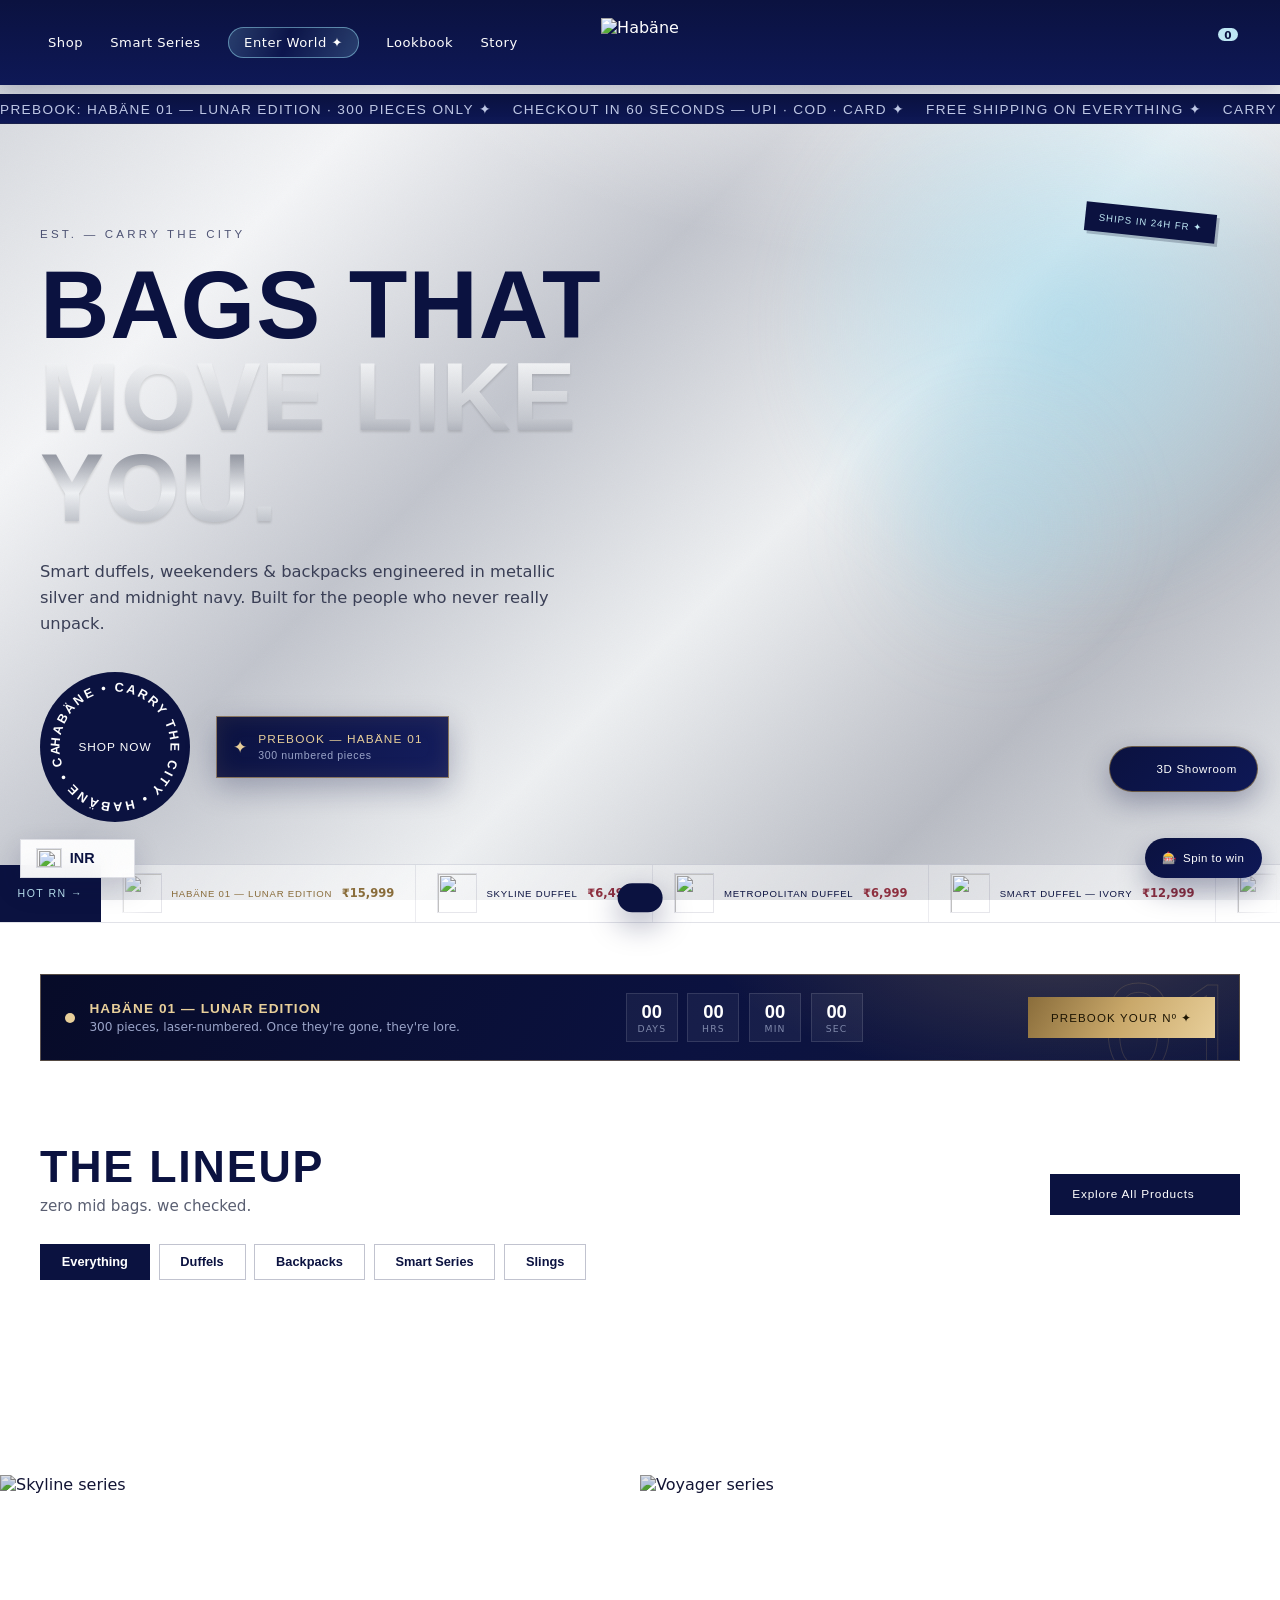
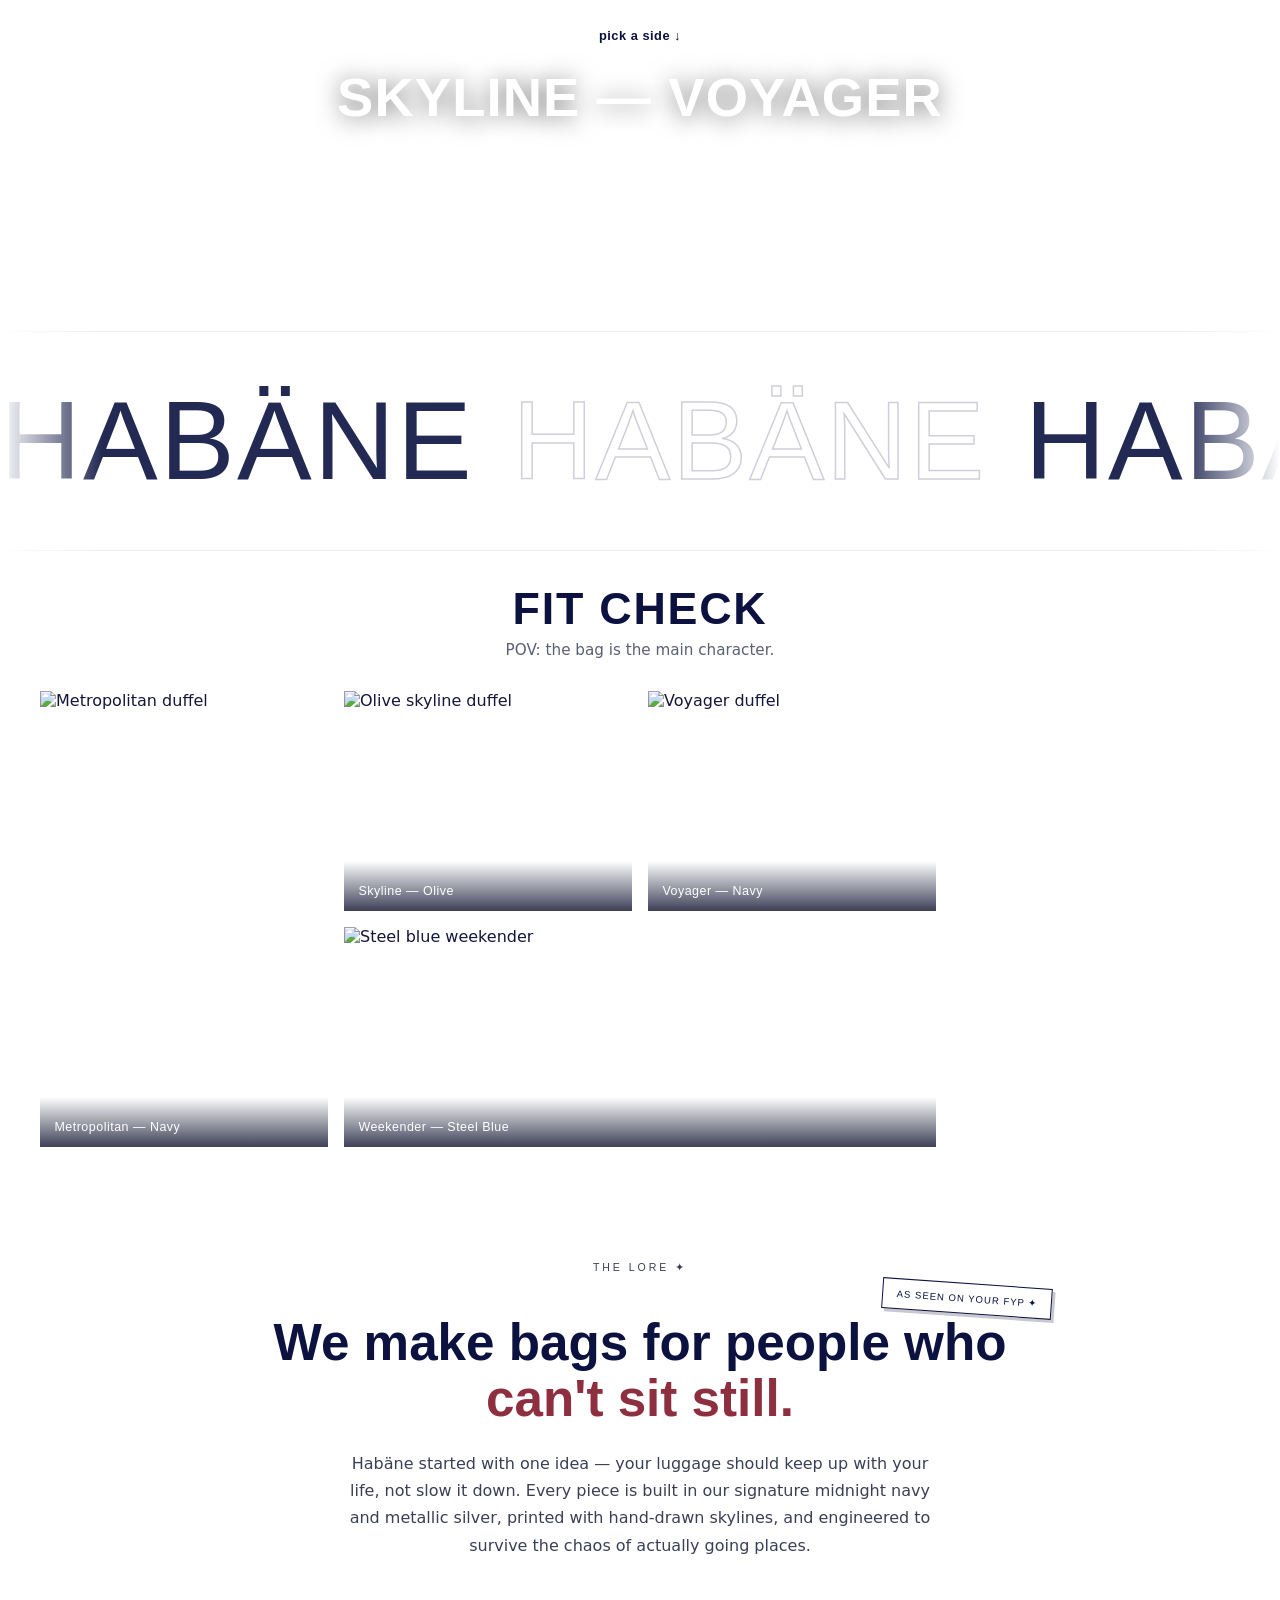
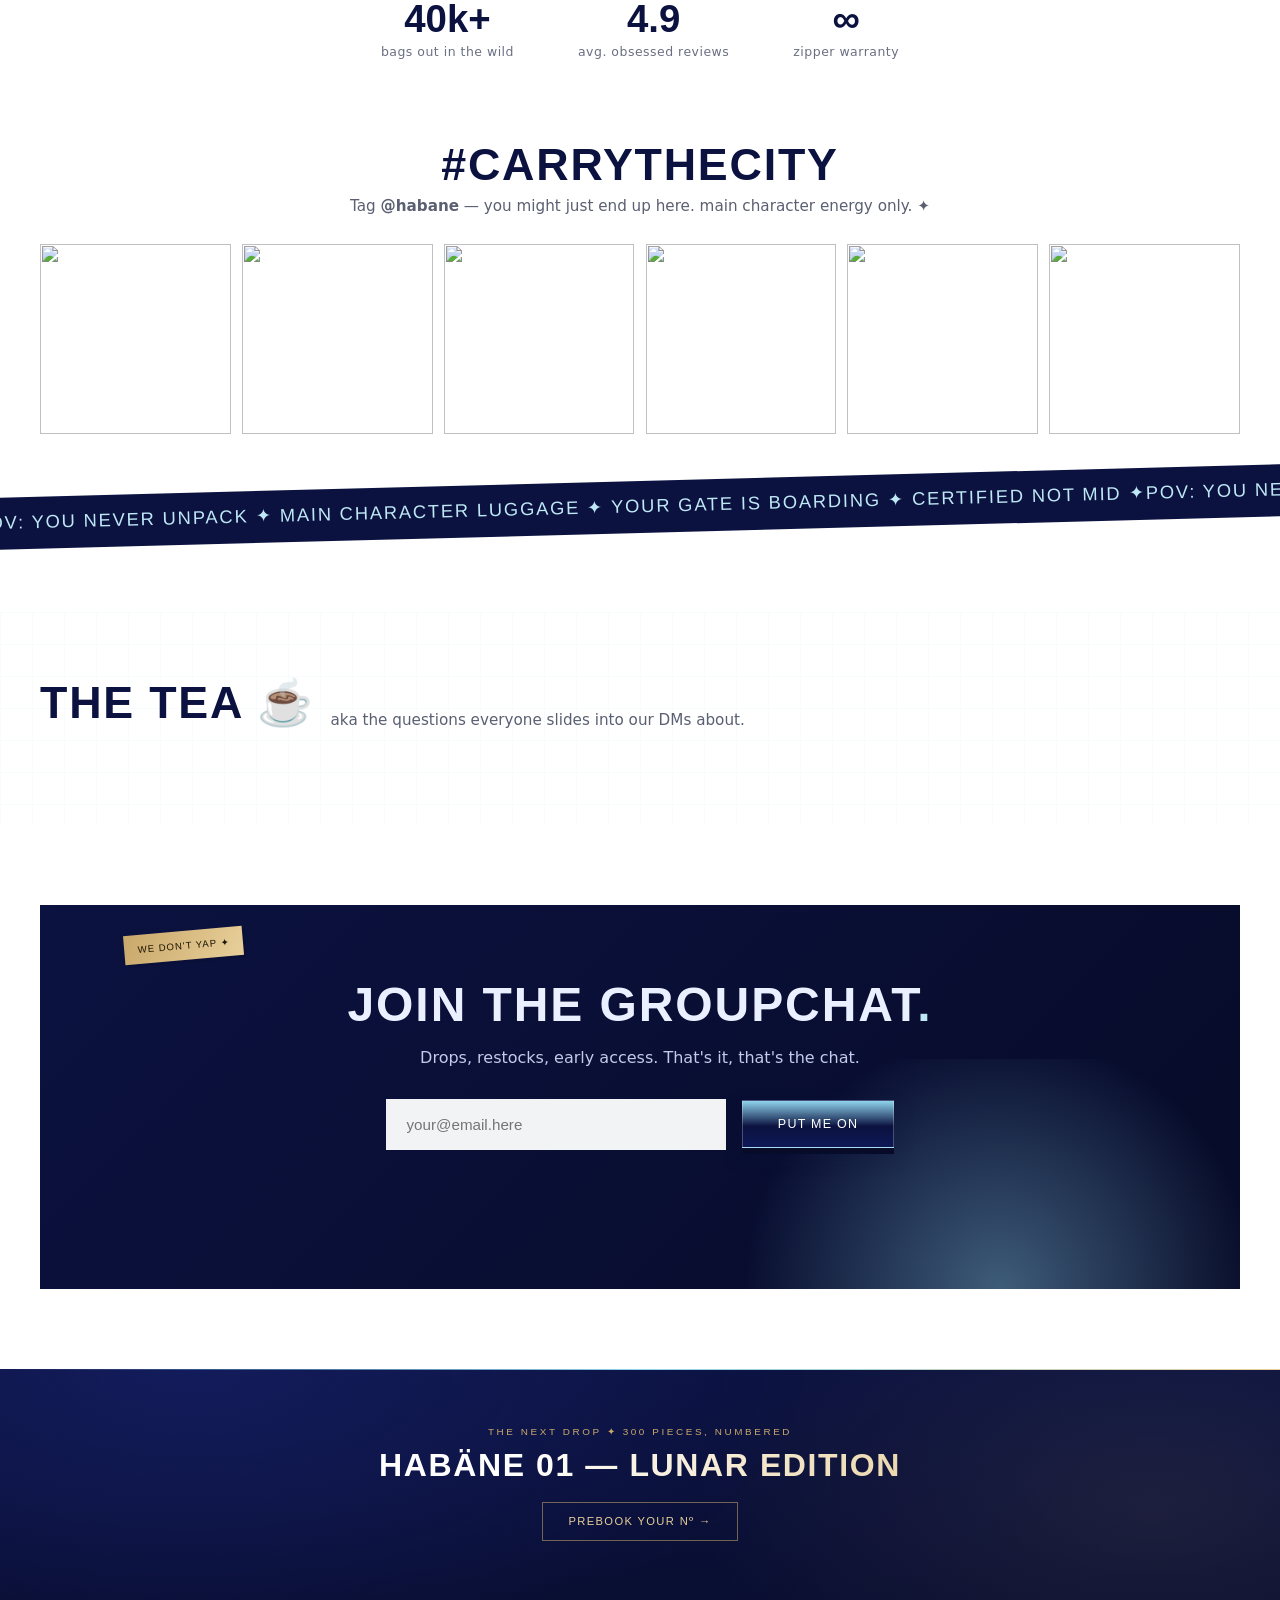
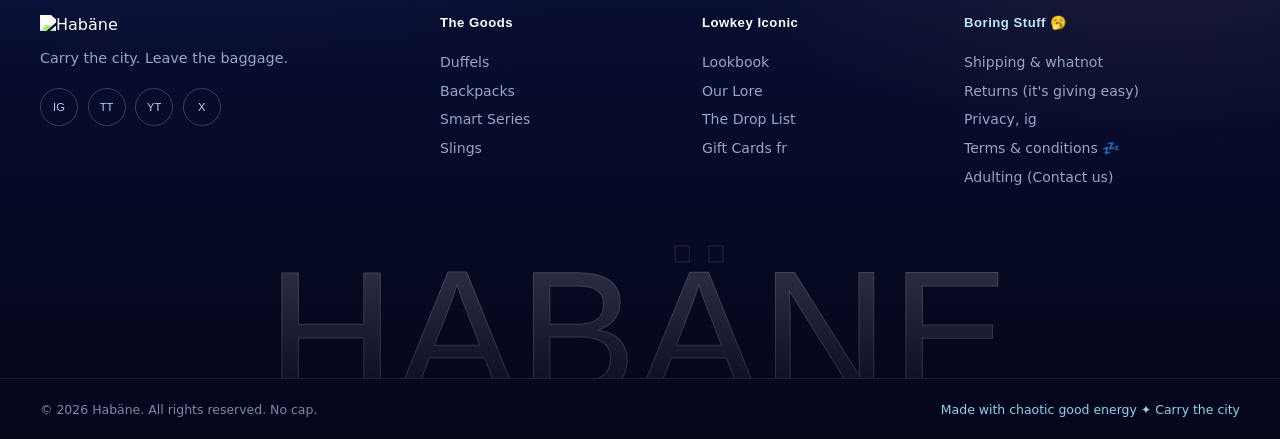
==== commit 1a1f35f3: "Add prebook drops, express checkout, and premium/gen-z storefront redesign Introduces the HABANE 01 " ====
--- a/index.html
+++ b/index.html
@@ -78,6 +78,7 @@
 
     <section class="hero">
       <div class="hero__glow"></div>
+      <span class="sticker sticker--navy" style="--tilt:6deg; top:12%; right:5%">SHIPS IN 24H FR ✦</span>
       <div class="hero__layout">
         <div class="hero__inner">
           <p class="hero__eyebrow">EST. — CARRY THE CITY</p>
@@ -97,10 +98,11 @@
               </span>
               <span class="spin-btn__arrow">↗</span>
             </a>
-            <a href="smart-series.html" class="ghost-btn">
-              <span>Meet the Smart Duffel</span>
-              <i>→</i>
-            </a>
+            <button type="button" class="prebook-btn" data-open-prebook="p15">
+              <span class="prebook-btn__spark">✦</span>
+              <span class="prebook-btn__label">PREBOOK — HABÄNE 01</span>
+              <em class="prebook-btn__sub">300 numbered pieces</em>
+            </button>
           </div>
         </div>
         <div class="hero__bag-3d-wrap">
@@ -115,18 +117,54 @@
       </div>
     </section>
 
-    <section class="featured featured--carousel" id="shop">
+    <!-- ===== Hype strip: shoppable ticker, products above the fold ===== -->
+    <div class="hype" id="hype">
+      <span class="hype__label">HOT RN →</span>
+      <div class="hype__viewport"><div class="hype__track" id="hypeTrack"></div></div>
+    </div>
+
+    <!-- ===== Drop bar: HABÄNE 01 countdown + prebook ===== -->
+    <section class="dropbar" id="drop">
+      <div class="dropbar__inner">
+        <div class="dropbar__left">
+          <span class="dropbar__pulse" aria-hidden="true"></span>
+          <div class="dropbar__txt">
+            <strong>HABÄNE 01 — LUNAR EDITION</strong>
+            <span>300 pieces, laser-numbered. Once they're gone, they're lore.</span>
+          </div>
+        </div>
+        <div class="dropbar__count" id="dropCount" aria-label="Time until drop">
+          <div><b data-dc="d">00</b><i>days</i></div>
+          <div><b data-dc="h">00</b><i>hrs</i></div>
+          <div><b data-dc="m">00</b><i>min</i></div>
+          <div><b data-dc="s">00</b><i>sec</i></div>
+        </div>
+        <button type="button" class="dropbar__cta" data-open-prebook="p15">PREBOOK YOUR Nº ✦</button>
+      </div>
+    </section>
+
+    <section class="featured" id="shop">
       <div class="featured__head featured__head--row">
         <div class="featured__head-left">
-          <h2 class="section-title">SHOP THE RANGE</h2>
-          <p class="section-sub">Built for everywhere. Carry the city.</p>
+          <h2 class="section-title">THE LINEUP</h2>
+          <p class="section-sub">zero mid bags. we checked.</p>
         </div>
         <a href="shop.html" class="explore-all">Explore All Products <i data-lucide="arrow-right"></i></a>
       </div>
-      <div class="featured__carousel-wrap">
-        <button type="button" class="carousel-btn carousel-btn--prev" id="rangePrev" aria-label="Previous"><i data-lucide="chevron-left"></i></button>
-        <div class="featured__track" id="grid"></div>
-        <button type="button" class="carousel-btn carousel-btn--next" id="rangeNext" aria-label="Next"><i data-lucide="chevron-right"></i></button>
+      <div class="home-tabs" id="homeTabs">
+        <button type="button" class="pill is-active" data-tab="all">Everything</button>
+        <button type="button" class="pill" data-tab="duffel">Duffels</button>
+        <button type="button" class="pill" data-tab="backpack">Backpacks</button>
+        <button type="button" class="pill" data-tab="smart">Smart Series</button>
+        <button type="button" class="pill" data-tab="sling">Slings</button>
+      </div>
+      <div class="grid grid--home" id="grid"></div>
+      <div class="trust">
+        <div class="trust__item"><span>🚚</span><div><strong>FREE SHIPPING</strong><em>on every order</em></div></div>
+        <div class="trust__item"><span>💸</span><div><strong>COD AVAILABLE</strong><em>pay when it lands</em></div></div>
+        <div class="trust__item"><span>♾️</span><div><strong>LIFETIME ZIPPERS</strong><em>we fix, forever</em></div></div>
+        <div class="trust__item"><span>↩️</span><div><strong>7-DAY RETURNS</strong><em>no drama, no forms</em></div></div>
+        <div class="trust__item"><span>⚡</span><div><strong>60-SEC CHECKOUT</strong><em>UPI · COD · card</em></div></div>
       </div>
     </section>
 
@@ -139,7 +177,7 @@
         <img src="assets/products/p3-navy-voyager-duffel.jpg" alt="Voyager series" />
       </a>
       <a class="split-feature__center" href="shop.html">
-        <span class="split-feature__tag">Explore</span>
+        <span class="split-feature__tag">pick a side ↓</span>
         <h2 class="split-feature__title">SKYLINE — VOYAGER</h2>
       </a>
     </section>
@@ -154,8 +192,8 @@
     <!-- ============ LOOKBOOK ============ -->
     <section class="look" id="lookbook">
       <div class="look__head">
-        <h2 class="section-title">THE LOOKBOOK</h2>
-        <p class="section-sub">Skylines you can sling over your shoulder.</p>
+        <h2 class="section-title">FIT CHECK</h2>
+        <p class="section-sub">POV: the bag is the main character.</p>
       </div>
       <div class="look__grid">
         <figure class="look__item look__item--tall">
@@ -178,7 +216,9 @@
     </section>
 
     <section class="story" id="story">
+      <span class="sticker sticker--white" style="--tilt:4deg; top:1.5rem; right:8%">AS SEEN ON YOUR FYP ✦</span>
       <div class="story__inner">
+        <p class="story__eyebrow">THE LORE ✦</p>
         <h2 class="story__title">We make bags for people who<br><span>can't sit still.</span></h2>
         <p>Habäne started with one idea — your luggage should keep up with your life, not slow it down. Every piece is built in our signature midnight navy and metallic silver, printed with hand-drawn skylines, and engineered to survive the chaos of actually going places.</p>
         <div class="story__stats">
@@ -207,8 +247,8 @@
 
     <div class="strip" aria-hidden="true">
       <div class="strip__track">
-        <span>CARRY THE CITY · MIDNIGHT NAVY · METALLIC SILVER · SMART INSIDE · CARRY THE CITY · MIDNIGHT NAVY · METALLIC SILVER · SMART INSIDE · </span>
-        <span>CARRY THE CITY · MIDNIGHT NAVY · METALLIC SILVER · SMART INSIDE · CARRY THE CITY · MIDNIGHT NAVY · METALLIC SILVER · SMART INSIDE · </span>
+        <span>POV: YOU NEVER UNPACK ✦ MAIN CHARACTER LUGGAGE ✦ YOUR GATE IS BOARDING ✦ CERTIFIED NOT MID ✦ </span>
+        <span>POV: YOU NEVER UNPACK ✦ MAIN CHARACTER LUGGAGE ✦ YOUR GATE IS BOARDING ✦ CERTIFIED NOT MID ✦ </span>
       </div>
     </div>
 
@@ -226,13 +266,14 @@
 
     <section class="news">
       <div class="news__inner">
-        <h2>GET ON THE LIST<span>.</span></h2>
-        <p>Drops, restocks, and exclusive early access. No spam.</p>
+        <span class="sticker sticker--brass" style="--tilt:-5deg; top:1.6rem; left:7%">WE DON'T YAP ✦</span>
+        <h2>JOIN THE GROUPCHAT<span>.</span></h2>
+        <p>Drops, restocks, early access. That's it, that's the chat.</p>
         <form class="news__form" id="newsForm">
           <input type="email" placeholder="your@email.here" required />
           <button type="submit" class="btn-3d btn-3d--join">
             <span class="btn-3d__shadow"></span>
-            <span class="btn-3d__face">JOIN</span>
+            <span class="btn-3d__face">PUT ME ON</span>
           </button>
         </form>
         <p class="news__done" id="newsDone"></p>
--- a/styles.css
+++ b/styles.css
@@ -26,6 +26,9 @@
   --silver-3:#b9bcc4;
   --silver-4:#9a9ea8;
   --white:#ffffff;
+  --brass:#c9a86a;
+  --brass-2:#e8cf9a;
+  --brass-deep:#8a6d3b;
   --r:18px;
   --maxw:1280px;
   --ease:cubic-bezier(.22,1,.36,1);
@@ -101,12 +104,13 @@
 
 /* ===================== RIBBON (below nav) ===================== */
 .ribbon{
-  background:var(--navy-deep);
+  background:linear-gradient(180deg,var(--navy) 0%, var(--navy-2) 100%);
   color:#c2cbe9;
   overflow:hidden;
   border-bottom:1px solid rgba(255,255,255,.06);
   position:relative;
   z-index:40;
+  margin-top:.6rem;
 }
 .ribbon__track{
   display:flex; width:max-content; gap:0;
@@ -114,7 +118,7 @@
 }
 .ribbon__track span{
   font-family:"Montserrat",sans-serif;
-  font-size:.65rem; letter-spacing:.1em; font-weight:500;
+  font-size:.85rem; letter-spacing:.1em; font-weight:500;
   padding:.4rem 0; white-space:nowrap;
 }
 @keyframes ribbon{ from{transform:translateX(0)} to{transform:translateX(-50%)} }
@@ -138,7 +142,7 @@
 .nav__links--left{ gap:1.7rem }
 .nav__links--right{ justify-content:flex-end; gap:1.3rem }
 .nav__links a{
-  font-size:.95rem; font-weight:500; letter-spacing:.04em;
+  font-size:.82rem; font-weight:500; letter-spacing:.04em;
   position:relative; padding:.2rem 0; color:#fff;
   transition:color .25s, opacity .25s;
 }
@@ -2306,3 +2310,720 @@
   .auth-social{ grid-template-columns:1fr }
   .auth-dash__stats{ grid-template-columns:1fr }
 }
+
+/* ============================================================
+   THE AURA PACK — premium finish, drop culture, express checkout
+   (grain, sparkle footer, prebook, HABÄNE 01, 60-sec checkout)
+   ============================================================ */
+
+/* ---- human texture: film grain over everything ---- */
+body::after{
+  content:""; position:fixed; inset:0; z-index:9999; pointer-events:none;
+  opacity:.05; mix-blend-mode:multiply;
+  background-image:url("data:image/svg+xml,%3Csvg xmlns='http://www.w3.org/2000/svg' width='160' height='160'%3E%3Cfilter id='n'%3E%3CfeTurbulence type='fractalNoise' baseFrequency='0.9' numOctaves='2'/%3E%3C/filter%3E%3Crect width='160' height='160' filter='url(%23n)' opacity='0.6'/%3E%3C/svg%3E");
+}
+::selection{ background:var(--navy); color:var(--ice) }
+::-webkit-scrollbar{ width:11px }
+::-webkit-scrollbar-track{ background:#e7e9ee }
+::-webkit-scrollbar-thumb{ background:linear-gradient(var(--navy),var(--navy-deep)); border-radius:0 }
+
+/* ============ PREMIUM CARDS ============ */
+.card{
+  transition:opacity .6s var(--ease), transform .45s var(--ease), box-shadow .45s var(--ease), border-color .45s;
+}
+.card:hover{
+  transform:translateY(-6px);
+  border-color:rgba(11,18,64,.35);
+  box-shadow:0 24px 50px rgba(11,18,64,.16), 0 2px 0 var(--navy) inset;
+}
+/* light sweep across the product photo on hover */
+.card__sheen{
+  position:absolute; top:0; bottom:0; left:-80%; width:45%; z-index:2;
+  background:linear-gradient(105deg, transparent 0%, rgba(255,255,255,.38) 50%, transparent 100%);
+  transform:skewX(-18deg); pointer-events:none; opacity:0;
+}
+.card:hover .card__sheen{ animation:cardSheen .9s var(--ease) forwards }
+@keyframes cardSheen{ from{ left:-80%; opacity:1 } to{ left:130%; opacity:0 } }
+.card__cat{ font-family:"Conthrax",sans-serif; font-size:.6rem; letter-spacing:.14em; text-transform:uppercase; color:#9a9ea8 }
+.card__badge--brass{
+  background:linear-gradient(120deg,var(--brass-deep),var(--brass) 45%,var(--brass-2) 55%,var(--brass-deep));
+  background-size:220% 100%; color:#1d1503; animation:brassShift 3.2s linear infinite;
+}
+@keyframes brassShift{ from{ background-position:0% 0 } to{ background-position:220% 0 } }
+.card--prebook{ border-color:rgba(201,168,106,.55) }
+.card--prebook:hover{ border-color:var(--brass); box-shadow:0 24px 50px rgba(138,109,59,.22), 0 2px 0 var(--brass) inset }
+.card__cat--drop{ color:var(--brass-deep) }
+.card__add--prebook{ background:linear-gradient(120deg,#211a08,#3a2d10); color:var(--brass-2); border:1px solid rgba(201,168,106,.5) }
+.card__add--prebook:hover{ background:#000; color:#fff }
+
+/* ============ PREBOOK HERO BUTTON ============ */
+.prebook-btn{
+  position:relative; display:inline-flex; flex-direction:column; align-items:flex-start; gap:.15rem;
+  padding:.95rem 1.6rem 1rem 2.6rem; cursor:pointer;
+  background:linear-gradient(120deg,#0b1240,#141d5e);
+  border:1px solid rgba(201,168,106,.65); color:#fff;
+  box-shadow:0 10px 30px rgba(11,18,64,.28), inset 0 0 22px rgba(201,168,106,.12);
+  transition:transform .3s var(--ease), box-shadow .3s var(--ease);
+  overflow:hidden;
+}
+.prebook-btn::before{
+  content:""; position:absolute; top:0; left:-120%; width:50%; height:100%;
+  background:linear-gradient(105deg, transparent, rgba(232,207,154,.45), transparent);
+  transform:skewX(-20deg); animation:navShine 4.2s ease-in-out infinite 1.2s;
+}
+.prebook-btn:hover{ transform:translateY(-2px); box-shadow:0 16px 40px rgba(11,18,64,.35), inset 0 0 30px rgba(201,168,106,.2) }
+.prebook-btn__spark{
+  position:absolute; left:1rem; top:50%; transform:translateY(-50%);
+  color:var(--brass-2); font-size:1.05rem; animation:twinkle 2.4s ease-in-out infinite;
+}
+.prebook-btn__label{ font-family:"Conthrax",sans-serif; font-size:.74rem; letter-spacing:.1em; color:var(--brass-2) }
+.prebook-btn__sub{ font-size:.66rem; letter-spacing:.06em; color:#9aa4c8; font-style:normal }
+
+/* ============ DROP BAR (countdown) ============ */
+.dropbar{
+  margin:clamp(2rem,5vw,3.2rem) clamp(1rem,4vw,2.5rem) 0;
+}
+.dropbar__inner{
+  max-width:var(--maxw); margin:0 auto;
+  display:flex; align-items:center; justify-content:space-between; gap:1.4rem; flex-wrap:wrap;
+  background:
+    radial-gradient(500px 200px at 85% -40%, rgba(201,168,106,.22), transparent 70%),
+    linear-gradient(120deg,#070b28 0%, #0b1240 55%, #10173f 100%);
+  border:1px solid rgba(201,168,106,.4);
+  padding:1.1rem 1.5rem;
+  position:relative; overflow:hidden;
+}
+.dropbar__inner::after{
+  content:"01"; position:absolute; right:-.4rem; bottom:-2.6rem; z-index:0;
+  font-family:"Conthrax",sans-serif; font-size:8rem; color:transparent;
+  -webkit-text-stroke:1px rgba(201,168,106,.18); pointer-events:none;
+}
+.dropbar__left{ display:flex; align-items:center; gap:.9rem; z-index:1 }
+.dropbar__pulse{
+  width:10px; height:10px; border-radius:50%; background:var(--brass-2); flex:0 0 auto;
+  box-shadow:0 0 0 0 rgba(232,207,154,.7); animation:dropPulse 1.8s infinite;
+}
+@keyframes dropPulse{
+  0%{ box-shadow:0 0 0 0 rgba(232,207,154,.7) }
+  70%{ box-shadow:0 0 0 12px rgba(232,207,154,0) }
+  100%{ box-shadow:0 0 0 0 rgba(232,207,154,0) }
+}
+.dropbar__txt strong{ display:block; font-family:"Conthrax",sans-serif; font-size:.85rem; letter-spacing:.08em; color:var(--brass-2) }
+.dropbar__txt span{ font-size:.76rem; color:#9aa4c8 }
+.dropbar__count{ display:flex; gap:.6rem; z-index:1 }
+.dropbar__count div{ display:flex; flex-direction:column; align-items:center; min-width:52px;
+  background:rgba(255,255,255,.05); border:1px solid rgba(255,255,255,.12); padding:.45rem .5rem }
+.dropbar__count b{ font-family:"Conthrax",sans-serif; font-size:1.15rem; color:#fff }
+.dropbar__count i{ font-style:normal; font-size:.58rem; letter-spacing:.12em; text-transform:uppercase; color:#7f88aa }
+.dropbar__live{ font-family:"Conthrax",sans-serif; color:var(--brass-2); letter-spacing:.1em }
+.dropbar__cta{
+  font-family:"Conthrax",sans-serif; font-size:.72rem; letter-spacing:.1em; cursor:pointer; z-index:1;
+  background:linear-gradient(120deg,var(--brass-deep),var(--brass) 50%,var(--brass-2));
+  color:#1d1503; border:0; padding:.85rem 1.4rem;
+  transition:transform .25s var(--ease), box-shadow .25s var(--ease);
+}
+.dropbar__cta:hover{ transform:translateY(-2px); box-shadow:0 12px 28px rgba(201,168,106,.35) }
+
+/* ============ PREBOOK MODAL ============ */
+.prebook{ position:fixed; inset:0; z-index:96; display:grid; place-items:center; visibility:hidden; opacity:0; transition:.35s var(--ease) }
+.prebook.open{ visibility:visible; opacity:1 }
+.prebook__overlay{ position:absolute; inset:0; background:rgba(7,11,40,.72); backdrop-filter:blur(6px) }
+.prebook__panel{
+  position:relative; z-index:2; width:min(680px,92vw);
+  display:grid; grid-template-columns:.9fr 1.1fr;
+  background:linear-gradient(160deg,#0b1240,#070b28); color:#eaf0ff;
+  border:1px solid rgba(201,168,106,.45); overflow:hidden;
+  box-shadow:0 40px 90px rgba(0,0,0,.5);
+  transform:translateY(14px) scale(.98); transition:transform .35s var(--ease);
+}
+.prebook.open .prebook__panel{ transform:none }
+.prebook__close{
+  position:absolute; top:.7rem; right:.8rem; z-index:3; width:34px; height:34px;
+  background:rgba(255,255,255,.08); border:1px solid rgba(255,255,255,.2); color:#fff;
+  cursor:pointer; font-size:.9rem;
+}
+.prebook__media{ position:relative; min-height:260px }
+.prebook__media img{ width:100%; height:100%; object-fit:cover; filter:saturate(.9) }
+.prebook__stamp{
+  position:absolute; left:.9rem; bottom:.9rem;
+  font-family:"Conthrax",sans-serif; font-size:.68rem; letter-spacing:.1em;
+  background:rgba(7,11,40,.8); color:var(--brass-2); border:1px solid rgba(201,168,106,.5);
+  padding:.4rem .7rem; transform:rotate(-2deg);
+}
+.prebook__body{ padding:1.8rem 1.7rem 1.6rem; display:flex; flex-direction:column; gap:.7rem }
+.prebook__eyebrow{ font-family:"Conthrax",sans-serif; font-size:.62rem; letter-spacing:.22em; color:var(--brass); padding-right:2.4rem }
+.prebook__title{ font-family:"Conthrax",sans-serif; font-size:1.25rem; letter-spacing:.03em; color:#fff }
+.prebook__sub{ font-size:.85rem; line-height:1.6; color:#9aa4c8 }
+.prebook__sub strong{ color:var(--brass-2) }
+.prebook__form{ display:flex; flex-direction:column; gap:.6rem; margin-top:.4rem }
+.prebook__form input{
+  padding:.85rem 1rem; background:rgba(255,255,255,.06); border:1px solid rgba(255,255,255,.18);
+  color:#fff; font-family:"Montserrat",sans-serif; font-size:.9rem;
+}
+.prebook__form input::placeholder{ color:#6d7699 }
+.prebook__form input:focus{ outline:none; border-color:var(--brass) }
+.prebook__cta{
+  font-family:"Conthrax",sans-serif; font-size:.74rem; letter-spacing:.1em; cursor:pointer;
+  background:linear-gradient(120deg,var(--brass-deep),var(--brass) 50%,var(--brass-2));
+  color:#1d1503; border:0; padding:1rem 1.2rem; margin-top:.2rem;
+  transition:transform .25s var(--ease), box-shadow .25s var(--ease);
+}
+.prebook__cta:hover{ transform:translateY(-2px); box-shadow:0 12px 28px rgba(201,168,106,.3) }
+.prebook__fine{ font-size:.68rem; color:#6d7699 }
+.prebook__ok{ display:flex; flex-direction:column; gap:.3rem; border:1px dashed rgba(201,168,106,.5); padding:1rem }
+.prebook__ok strong{ font-family:"Conthrax",sans-serif; font-size:.85rem; color:var(--brass-2) }
+.prebook__ok span{ font-size:.78rem; color:#9aa4c8 }
+
+/* ============ PRODUCT PAGE — PREBOOK & EXPRESS ============ */
+.pd__prebook{
+  flex:1; min-width:220px; border:1px solid rgba(201,168,106,.6); cursor:pointer;
+  border-radius:12px; padding:1rem 1.2rem;
+  display:flex; flex-direction:column; align-items:center; gap:.25rem;
+  background:linear-gradient(120deg,#0b1240,#141d5e); color:var(--brass-2);
+  font-family:"Conthrax",sans-serif; font-size:.8rem; letter-spacing:.08em;
+  transition:transform .25s var(--ease), box-shadow .25s var(--ease);
+}
+.pd__prebook em{ font-family:"Montserrat",sans-serif; font-style:normal; font-size:.68rem; letter-spacing:.03em; color:#9aa4c8; text-transform:none }
+.pd__prebook:hover{ transform:translateY(-2px); box-shadow:0 14px 34px rgba(11,18,64,.3) }
+.pd__drop-chip{
+  display:inline-block; margin-left:.7rem; vertical-align:middle; transform:rotate(-1.5deg);
+  font-family:"Conthrax",sans-serif; font-size:.6rem; letter-spacing:.12em;
+  border:1px solid var(--brass); color:var(--brass-deep); padding:.3rem .55rem;
+}
+.cart__co-sub{ display:block; font-family:"Montserrat",sans-serif; font-size:.66rem; font-weight:500; letter-spacing:.04em; opacity:.85; margin-top:.15rem }
+
+/* ============ SPARKLING FOOTER ============ */
+.foot--sky{
+  position:relative; overflow:hidden;
+  background:
+    radial-gradient(900px 420px at 15% 0%, rgba(20,29,94,.9), transparent 70%),
+    radial-gradient(700px 380px at 90% 20%, rgba(201,168,106,.1), transparent 65%),
+    linear-gradient(180deg,#0b1240 0%, #070b28 58%, #04061a 100%);
+}
+.foot__shimmerline{
+  position:absolute; top:0; left:0; right:0; height:1px; z-index:2;
+  background:linear-gradient(90deg, transparent, var(--ice-2) 25%, var(--brass-2) 50%, var(--ice-2) 75%, transparent);
+  background-size:200% 100%; animation:shimmerline 6s linear infinite;
+}
+@keyframes shimmerline{ from{ background-position:200% 0 } to{ background-position:-200% 0 } }
+.foot__sparks{ position:absolute; inset:0; pointer-events:none; z-index:0 }
+.foot__spark{
+  position:absolute; width:3px; height:3px; border-radius:50%;
+  background:#eaf0ff; opacity:0;
+  transform:scale(var(--sc,1));
+  animation:twinkle var(--tw,3s) ease-in-out infinite var(--twd,0s);
+}
+.foot__spark--star{
+  width:auto; height:auto; background:none; border-radius:0;
+  color:var(--brass-2); font-style:normal; font-size:.7rem; line-height:1;
+}
+@keyframes twinkle{
+  0%,100%{ opacity:0; filter:blur(0) }
+  50%{ opacity:.9; filter:drop-shadow(0 0 6px rgba(191,232,245,.9)) }
+}
+.foot__hero{
+  position:relative; z-index:1; text-align:center;
+  max-width:var(--maxw); margin:0 auto;
+  padding:clamp(2.4rem,6vw,3.6rem) clamp(1rem,4vw,2.5rem) .6rem;
+}
+.foot__hero-eyebrow{ font-family:"Conthrax",sans-serif; font-size:.62rem; letter-spacing:.26em; color:var(--brass) }
+.foot__hero-title{
+  font-family:"Conthrax",sans-serif; font-size:clamp(1.2rem,3.4vw,2rem); letter-spacing:.05em; margin:.6rem 0 1.1rem;
+  background:linear-gradient(100deg,#fff 20%, var(--brass-2) 40%, #fff 60%);
+  background-size:200% 100%; -webkit-background-clip:text; background-clip:text; color:transparent;
+  animation:shimmerline 5s linear infinite;
+}
+.foot__prebook{
+  font-family:"Conthrax",sans-serif; font-size:.7rem; letter-spacing:.12em; cursor:pointer;
+  background:transparent; color:var(--brass-2);
+  border:1px solid rgba(201,168,106,.55); padding:.8rem 1.6rem;
+  transition:.3s var(--ease);
+}
+.foot__prebook:hover{ background:var(--brass); color:#1d1503; box-shadow:0 10px 30px rgba(201,168,106,.3) }
+.foot--sky .foot__top{ position:relative; z-index:1 }
+.foot__giant{
+  position:relative; z-index:1; overflow:hidden; line-height:.8; text-align:center;
+  padding:0 0 .4rem; user-select:none;
+}
+.foot__giant span{
+  font-family:"Conthrax",sans-serif; font-size:clamp(4rem,14vw,11rem); letter-spacing:.02em;
+  color:transparent; -webkit-text-stroke:1px rgba(255,255,255,.12);
+  background:linear-gradient(180deg, rgba(234,240,255,.16), rgba(234,240,255,.02));
+  -webkit-background-clip:text; background-clip:text;
+  display:inline-block; transform:translateY(.18em);
+}
+.foot--sky .foot__bottom{ position:relative; z-index:1 }
+
+/* ============ EXPRESS CHECKOUT (xco) ============ */
+.xco{ max-width:1080px; margin:0 auto; padding:clamp(1.6rem,4vw,2.6rem) clamp(1rem,4vw,2.5rem) 4rem }
+.xco__head{ display:flex; align-items:baseline; justify-content:space-between; flex-wrap:wrap; gap:.6rem; margin-bottom:1.6rem }
+.xco__title{ font-family:"Conthrax",sans-serif; font-size:clamp(1.5rem,4vw,2.4rem); letter-spacing:.04em; color:var(--navy) }
+.xco__bolt{ margin-left:.4rem }
+.xco__timer{ display:inline-flex; align-items:center; gap:.45rem; font-size:.8rem; font-weight:600; color:#5a5f72 }
+.xco__timer i{ width:15px; height:15px; color:var(--navy) }
+.xco__grid{ display:grid; grid-template-columns:1.25fr .95fr; gap:1.6rem; align-items:start }
+.xco__welcome{
+  display:flex; align-items:center; gap:.5rem; margin-bottom:1rem;
+  font-size:.82rem; font-weight:600; color:var(--navy);
+  background:rgba(191,232,245,.35); border:1px dashed rgba(11,18,64,.3); padding:.7rem .9rem;
+}
+.xco__welcome i{ width:15px; height:15px; flex:0 0 auto }
+.xco__block{
+  background:rgba(255,255,255,.72); border:1px solid rgba(11,18,64,.1);
+  padding:1.4rem 1.4rem 1.1rem; margin-bottom:1rem; backdrop-filter:blur(6px);
+}
+.xco__block-title{
+  display:flex; align-items:center; gap:.6rem;
+  font-family:"Conthrax",sans-serif; font-size:.82rem; letter-spacing:.05em; color:var(--navy); margin-bottom:1.1rem;
+}
+.xco__step{
+  width:24px; height:24px; flex:0 0 auto; display:grid; place-items:center;
+  background:var(--navy); color:var(--ice); font-size:.72rem; border-radius:50%;
+}
+.xco__row{ display:grid; grid-template-columns:1fr 1fr; gap:.7rem }
+/* floating labels: tap target is the whole box, label glides up */
+.xco__field{ position:relative; margin-bottom:.7rem }
+.xco__field input{
+  width:100%; padding:1.15rem 1rem .55rem; border:1.5px solid rgba(11,18,64,.16);
+  background:#fff; font-family:"Montserrat",sans-serif; font-size:.92rem; border-radius:0;
+}
+.xco__field input:focus{ outline:none; border-color:var(--navy); box-shadow:0 0 0 3px rgba(191,232,245,.5) }
+.xco__field input.is-bad{ border-color:#e31b23; box-shadow:0 0 0 3px rgba(227,27,35,.12) }
+.xco__field label{
+  position:absolute; left:1rem; top:.9rem; font-size:.88rem; color:#8a8f9f; pointer-events:none;
+  transition:.18s var(--ease);
+}
+.xco__field input:focus + label,
+.xco__field input:not(:placeholder-shown) + label{
+  top:.3rem; font-size:.62rem; letter-spacing:.06em; text-transform:uppercase; color:var(--navy); font-weight:700;
+}
+.xco__pays{ display:grid; grid-template-columns:repeat(3,1fr); gap:.6rem; margin-bottom:1rem }
+.xco__pay{
+  display:flex; flex-direction:column; align-items:flex-start; gap:.15rem; cursor:pointer;
+  border:1.5px solid rgba(11,18,64,.16); background:#fff; padding:.8rem .9rem; text-align:left;
+  transition:.25s var(--ease); position:relative;
+}
+.xco__pay i{ width:18px; height:18px; color:var(--navy); margin-bottom:.2rem }
+.xco__pay strong{ font-size:.82rem; color:var(--ink) }
+.xco__pay span{ font-size:.66rem; color:#8a8f9f; letter-spacing:.03em }
+.xco__pay.is-on{ border-color:var(--navy); background:rgba(191,232,245,.25); box-shadow:0 0 0 1px var(--navy) }
+.xco__pay.is-on::after{
+  content:"✓"; position:absolute; top:.5rem; right:.6rem;
+  width:18px; height:18px; display:grid; place-items:center; border-radius:50%;
+  background:var(--navy); color:var(--ice); font-size:.62rem;
+}
+.xco__hint{ font-size:.78rem; color:#5a5f72; margin:.2rem 0 .4rem }
+.xco__note{ font-size:.72rem; color:#a2a6b2; margin-top:.6rem }
+.xco__paybar{ position:sticky; bottom:0; z-index:5; padding:.8rem 0 .4rem;
+  background:linear-gradient(180deg, transparent, rgba(238,240,242,.94) 30%) }
+.xco__submit{
+  width:100%; display:flex; align-items:center; justify-content:center; gap:.8rem;
+  border:0; cursor:pointer; padding:1.15rem 1.2rem;
+  background:linear-gradient(120deg,var(--navy) 0%, #16205f 60%, var(--navy) 100%);
+  background-size:200% 100%;
+  color:#fff; font-family:"Conthrax",sans-serif; font-size:.85rem; letter-spacing:.08em;
+  box-shadow:0 14px 34px rgba(11,18,64,.3);
+  transition:background-position .5s var(--ease), transform .25s var(--ease), box-shadow .25s var(--ease);
+}
+.xco__submit:hover{ background-position:100% 0; transform:translateY(-2px); box-shadow:0 20px 44px rgba(11,18,64,.38) }
+.xco__submit-arrow{ font-size:1rem; transition:transform .25s var(--ease) }
+.xco__submit:hover .xco__submit-arrow{ transform:translateX(5px) }
+.xco__trust{ display:flex; justify-content:center; gap:1.4rem; flex-wrap:wrap; margin-top:.7rem }
+.xco__trust span{ display:inline-flex; align-items:center; gap:.35rem; font-size:.7rem; font-weight:600; color:#5a5f72 }
+.xco__trust i{ width:13px; height:13px; color:var(--navy) }
+.xco__summary{
+  background:linear-gradient(160deg,#0b1240,#070b28); color:#eaf0ff;
+  padding:1.5rem 1.4rem; position:sticky; top:100px;
+  border:1px solid rgba(255,255,255,.08);
+}
+.xco__summary h3{ font-family:"Conthrax",sans-serif; font-size:.85rem; letter-spacing:.06em; margin-bottom:1rem; color:#fff }
+.xco__summary .co-line{ border-bottom-color:rgba(255,255,255,.1) }
+.xco__summary .co-line strong{ color:#fff }
+.xco__summary .co-line span{ color:#9aa4c8 }
+.xco__summary .co-line em{ color:var(--ice) }
+.xco__rows{ margin-top:1rem }
+.xco__rows .cart__row{ color:#c2cbe9 }
+.xco__rows .cart__row strong{ color:#fff }
+.xco__free{ color:var(--ice-2) !important; letter-spacing:.06em }
+.xco__seal{ margin-top:1.1rem; font-size:.72rem; color:#7f88aa; border-top:1px dashed rgba(255,255,255,.15); padding-top:.9rem }
+#coEmpty p{ color:#9aa4c8; font-size:.88rem }
+#coEmpty a{ color:var(--ice); font-weight:700 }
+
+/* ============ AURA RESPONSIVE ============ */
+@media(max-width:900px){
+  .xco__grid{ grid-template-columns:1fr }
+  .xco__summary{ position:static; order:-1 }
+  .dropbar__inner{ justify-content:center; text-align:center }
+  .dropbar__left{ flex-direction:column }
+  .prebook__panel{ grid-template-columns:1fr; width:min(440px,92vw) }
+  .prebook__media{ min-height:170px; max-height:200px }
+}
+@media(max-width:520px){
+  .xco__pays{ grid-template-columns:1fr }
+  .xco__row{ grid-template-columns:1fr }
+  .dropbar__count div{ min-width:44px }
+  .foot__giant span{ -webkit-text-stroke-width:.6px }
+}
+
+/* ============================================================
+   PRODUCT VISIBILITY LAYER — products front & centre
+   (hype ticker, tabbed home wall, ratings, save stickers,
+    touch-friendly quick add)
+   ============================================================ */
+
+/* ---- hype strip: shoppable ticker under the hero ---- */
+.hype{
+  display:flex; align-items:stretch; margin-top:clamp(1.6rem,4vw,2.6rem);
+  border-top:1px solid rgba(11,18,64,.12); border-bottom:1px solid rgba(11,18,64,.12);
+  background:rgba(255,255,255,.45);
+}
+.hype__label{
+  flex:0 0 auto; display:flex; align-items:center; padding:0 1.1rem;
+  font-family:"Conthrax",sans-serif; font-size:.66rem; letter-spacing:.14em;
+  background:var(--navy); color:var(--ice); white-space:nowrap;
+}
+.hype__viewport{ overflow:hidden; flex:1;
+  -webkit-mask-image:linear-gradient(90deg,transparent,#000 4%,#000 96%,transparent);
+          mask-image:linear-gradient(90deg,transparent,#000 4%,#000 96%,transparent);
+}
+.hype__track{ display:flex; width:max-content; animation:ribbon 38s linear infinite }
+.hype:hover .hype__track{ animation-play-state:paused }
+.hype__half{ display:flex }
+.hype__item{
+  display:flex; align-items:center; gap:.6rem; padding:.55rem 1.3rem;
+  border-right:1px solid rgba(11,18,64,.08); white-space:nowrap;
+  transition:background .25s;
+}
+.hype__item:hover{ background:rgba(191,232,245,.35) }
+.hype__item img{ width:40px; height:40px; object-fit:cover; border:1px solid rgba(11,18,64,.1) }
+.hype__item span{ font-family:"Conthrax",sans-serif; font-size:.6rem; letter-spacing:.08em; color:var(--navy) }
+.hype__item em{ font-style:normal; font-weight:700; font-size:.72rem; color:var(--maroon) }
+.hype__item--drop span{ color:var(--brass-deep) }
+.hype__item--drop em{ color:var(--brass-deep) }
+
+/* ---- home product wall ---- */
+.home-tabs{ display:flex; flex-wrap:wrap; gap:.55rem; margin:0 0 1.4rem }
+.featured > .featured__head--row{ padding:0; max-width:none }
+.grid--home{ grid-template-columns:repeat(4,1fr) }
+.featured > .trust{ padding:0; max-width:none; margin-top:1.8rem }
+@media(max-width:1024px){ .grid--home{ grid-template-columns:repeat(3,1fr) } }
+@media(max-width:860px){ .grid--home{ grid-template-columns:repeat(2,1fr) } }
+
+/* ---- ratings + social proof on cards ---- */
+.card__rate{ display:flex; align-items:center; gap:.35rem; margin-top:.1rem }
+.card__reviews{ font-size:.68rem; color:#9a9ea8; font-weight:600 }
+.card__hypeline{ font-size:.64rem; color:var(--brass-deep); font-weight:600; letter-spacing:.02em }
+
+/* ---- tilted SAVE sticker (sale energy without shouting) ---- */
+.card__save{
+  display:inline-block; margin-top:.3rem; transform:rotate(-2deg);
+  background:#e31b23; color:#fff;
+  font-size:.6rem; font-weight:800; letter-spacing:.06em;
+  padding:.28rem .5rem; white-space:nowrap;
+  box-shadow:2px 2px 0 rgba(11,18,64,.2);
+}
+.card__save b{ font-weight:800 }
+.card__info-right{ flex-wrap:wrap; row-gap:.15rem }
+
+/* ---- touch devices: quick-add always visible (hover never happens) ---- */
+@media (hover:none){
+  .card__quick{ transform:none; padding:.45rem }
+  .card__view{ display:none }
+  .card__add{ font-size:.6rem; padding:.65rem; background:rgba(0,0,0,.85) }
+  .card__sheen{ display:none }
+}
+
+/* ============================================================
+   GEN-Z FINISH — sharp edges everywhere + sticker layer
+   ============================================================ */
+
+/* one geometry: hard edges. (circles below stay circles) */
+*{ border-radius:0 !important }
+
+/* functional circles keep their shape */
+.card__wish, .pd__color, .sw, .qv__close, .cart__close, .wheel__close,
+.foot__social a, .done__check, .carousel-btn, .dropbar__pulse, .xco__step,
+.wheel__wrap, .wheel__disc, .wheel__hub,
+.spin-btn, .spin-btn__fill, .spin-btn__ring,
+.hero__glow, .hero__bag-glow{
+  border-radius:50% !important;
+}
+
+/* tiny chips + floating buttons keep the pill silhouette */
+.nav__cart em, .nav__iconbtn em, .toast, .spin-fab, .showroom-fab,
+.loc-select__btn, .nav__cta, .nav__world, .cart__bar, .cart__bar span, #shipBar{
+  border-radius:999px !important;
+}
+
+/* ---- sticker layer: tilted stamps, laptop-sticker energy ---- */
+.sticker{
+  position:absolute; z-index:6;
+  font-family:"Conthrax",sans-serif; font-size:.6rem; letter-spacing:.1em;
+  padding:.55rem .85rem; white-space:nowrap;
+  transform:rotate(var(--tilt,-4deg));
+  box-shadow:3px 3px 0 rgba(7,11,40,.22);
+  pointer-events:none;
+}
+.sticker--navy{ background:var(--navy); color:var(--ice) }
+.sticker--brass{ background:linear-gradient(120deg,var(--brass),var(--brass-2)); color:#1d1503 }
+.sticker--white{ background:#fff; color:var(--navy); border:1.5px solid var(--navy) }
+.story{ position:relative }
+.news__inner .sticker{ z-index:3 }
+@media(max-width:700px){ .sticker{ display:none } }
+
+.story__eyebrow{
+  font-family:"Conthrax",sans-serif; font-size:.66rem; letter-spacing:.28em;
+  color:var(--maroon); margin-bottom:1rem;
+}
+
+/* ============================================================
+   PRODUCT STAGE — aura glow, sparks, load sheen, live eyes
+   ============================================================ */
+.pd__gallery{ position:relative }
+.pd__aura{
+  position:absolute; inset:-14% -10%; z-index:0; pointer-events:none;
+  background:radial-gradient(46% 42% at 50% 44%, rgba(143,212,236,.5), rgba(11,18,64,.12) 55%, transparent 74%);
+  filter:blur(30px);
+  animation:auraBreathe 5.5s ease-in-out infinite;
+}
+.pd__aura--brass{
+  background:radial-gradient(46% 42% at 50% 44%, rgba(201,168,106,.55), rgba(138,109,59,.16) 55%, transparent 74%);
+}
+@keyframes auraBreathe{
+  0%,100%{ opacity:.55; transform:scale(1) }
+  50%{ opacity:.95; transform:scale(1.05) }
+}
+.pd__main, .pd__thumbs{ position:relative; z-index:1 }
+
+/* one-time light sweep across the product photo on load */
+.pd__main::after{
+  content:""; position:absolute; top:0; bottom:0; left:-70%; width:45%; z-index:2;
+  background:linear-gradient(105deg, transparent, rgba(255,255,255,.35), transparent);
+  transform:skewX(-18deg); pointer-events:none;
+  animation:pdSheen 1.1s .4s var(--ease) both;
+}
+@keyframes pdSheen{ from{ left:-70% } to{ left:140% } }
+
+/* drifting sparks over the product photo */
+.pd__sparks{ position:absolute; inset:0; z-index:2; pointer-events:none; overflow:hidden }
+.pd__spark{
+  position:absolute; width:3px; height:3px; border-radius:50% !important;
+  background:#fff; opacity:0;
+  animation:twinkle var(--tw,3s) ease-in-out infinite var(--twd,0s);
+}
+.pd__spark--star{
+  width:auto; height:auto; background:none;
+  color:var(--brass-2); font-style:normal; font-size:.75rem; line-height:1;
+  text-shadow:0 0 8px rgba(232,207,154,.8);
+}
+
+/* "people eyeing this rn" */
+.pd__live{
+  display:inline-flex; align-items:center; gap:.45rem; margin-left:1rem;
+  font-size:.74rem; font-weight:600; color:#5a5f72; vertical-align:middle;
+}
+.pd__live b{ color:var(--navy) }
+.pd__live-dot{
+  width:7px; height:7px; border-radius:50% !important; background:#2ecc71;
+  box-shadow:0 0 0 0 rgba(46,204,113,.6); animation:dropPulse 2s infinite;
+}
+.pd__rate{ display:flex; align-items:center; flex-wrap:wrap }
+
+
+/* ============================================================
+   PRODUCT PAGE — PAPER SPREAD (editorial scrapbook, navy ink,
+   ice highlighter, brass accents)
+   ============================================================ */
+body[data-page="product"]{
+  background:
+    repeating-linear-gradient(0deg, rgba(11,18,64,.035) 0 1px, transparent 1px 30px),
+    repeating-linear-gradient(90deg, rgba(11,18,64,.03) 0 1px, transparent 1px 30px),
+    radial-gradient(900px 500px at 78% -6%, #fbf9f4 0%, transparent 60%),
+    linear-gradient(160deg,#f2eee5 0%, #ece7db 48%, #f4f1e9 100%);
+  background-attachment:fixed;
+  color:var(--ink);
+}
+body[data-page="product"] .pd__crumb{ color:#8d8778 }
+body[data-page="product"] .pd__crumb a:hover{ color:var(--navy) }
+
+/* ---- the spread ---- */
+.spread{
+  display:grid; grid-template-columns:.85fr 1.35fr .9fr;
+  gap:clamp(1.2rem,3vw,2.4rem); align-items:start;
+  position:relative; margin-top:.5rem;
+}
+
+/* left column — headline */
+.spread__left{ position:relative; padding-top:1.2rem; z-index:2 }
+body[data-page="product"] .pd__cat{ color:#8d8778; letter-spacing:.2em }
+.spread__title{
+  font-family:Georgia,"Times New Roman",serif; font-weight:600;
+  font-size:clamp(2.4rem,4.8vw,4.2rem); line-height:1.02; letter-spacing:-.01em;
+  color:#141a3c; margin:.5rem 0 .6rem;
+}
+.spread__title::after{ content:"." }
+.pd__tagline{
+  font-family:"Segoe Script","Brush Script MT",cursive;
+  font-size:1.08rem; color:#141a3c; margin:.2rem 0 1rem;
+}
+.hl{
+  background:linear-gradient(100deg, transparent 0%, rgba(143,212,236,.85) 4% 96%, transparent 100%);
+  color:inherit; padding:.12em .35em; box-decoration-break:clone; -webkit-box-decoration-break:clone;
+}
+.spread__desc{ font-size:.88rem; line-height:1.65; color:#5c5a50; max-width:30ch; margin-bottom:1.4rem }
+.spread__trust{ list-style:none; display:flex; flex-direction:column; gap:.9rem; margin-bottom:1.8rem }
+.spread__trust li{ display:flex; align-items:center; gap:.7rem }
+.spread__trust i{ width:20px; height:20px; color:var(--navy) }
+.spread__trust span{ font-family:"Conthrax",sans-serif; font-size:.58rem; letter-spacing:.12em; color:#3c3a32; line-height:1.5 }
+
+/* polaroids with tape */
+.polaroid{
+  background:#fff; padding:.55rem .55rem 2rem;
+  box-shadow:0 14px 34px rgba(20,26,60,.22);
+  position:relative; width:170px;
+}
+.polaroid img{ width:100%; aspect-ratio:1/1.05; object-fit:cover; display:block }
+.polaroid::before{
+  content:""; position:absolute; top:-11px; left:50%; transform:translateX(-50%) rotate(-3deg);
+  width:74px; height:22px; background:rgba(236,231,219,.85);
+  border-left:1px dashed rgba(20,26,60,.12); border-right:1px dashed rgba(20,26,60,.12);
+  box-shadow:0 2px 5px rgba(20,26,60,.12);
+}
+.polaroid--person{ transform:rotate(-5deg); margin-left:-.4rem }
+.polaroid--city{
+  position:absolute; top:-1.6rem; right:-1rem; z-index:1;
+  transform:rotate(6deg); width:180px;
+}
+.polaroid--city img{ filter:grayscale(1) contrast(1.12) }
+
+/* centre stage — cut-out product on paper */
+.spread__stage{ position:relative; z-index:2; text-align:center; padding-top:2.2rem }
+.spread__stage::before{
+  content:""; position:absolute; inset:6% -4% 18%; z-index:0; pointer-events:none;
+  background:radial-gradient(52% 46% at 50% 55%, rgba(143,212,236,.28), transparent 72%);
+  filter:blur(26px);
+}
+.spread__img{
+  position:relative; z-index:2; width:100%; max-width:560px; margin:0 auto;
+  mix-blend-mode:multiply;
+  filter:contrast(1.04) saturate(1.03) drop-shadow(0 26px 30px rgba(20,26,60,.18));
+}
+.spread__floor{
+  position:relative; z-index:1; width:62%; height:20px; margin:-14px auto 0;
+  background:radial-gradient(50% 100% at 50% 0%, rgba(20,26,60,.22), transparent 75%);
+  filter:blur(6px);
+}
+body[data-page="product"] .pd__thumbs{ justify-content:center; margin-top:1.2rem; position:relative; z-index:2 }
+body[data-page="product"] .pd__thumb{ background:#fff; border-color:rgba(20,26,60,.15); box-shadow:0 6px 16px rgba(20,26,60,.12) }
+body[data-page="product"] .pd__thumb.is-active,
+body[data-page="product"] .pd__thumb:hover{ border-color:var(--navy) }
+
+/* doodles + handwritten note */
+.doodle{ position:absolute; z-index:3; color:#141a3c; pointer-events:none; font-style:normal }
+.doodle--star{ top:.4rem; left:6%; font-size:1.3rem; transform:rotate(-14deg) }
+.doodle--spark{ bottom:26%; right:4%; font-size:1rem; opacity:.65; transform:rotate(10deg) }
+.spread__note{
+  position:absolute; right:2%; bottom:34%; z-index:3; pointer-events:none;
+  font-family:"Segoe Script","Brush Script MT",cursive;
+  font-size:1.15rem; font-weight:700; line-height:1.25; color:#141a3c;
+  transform:rotate(-8deg); text-align:center; text-transform:uppercase;
+  border-bottom:2px solid #141a3c; padding-bottom:.3rem;
+}
+
+/* right — buy card */
+.buycard{
+  position:sticky; top:96px; z-index:2;
+  background:#fff; border:1px solid rgba(20,26,60,.1);
+  box-shadow:0 24px 60px rgba(20,26,60,.14);
+  padding:1.5rem 1.4rem 1.4rem;
+}
+.buycard__badge{
+  display:inline-block; font-family:"Conthrax",sans-serif; font-size:.6rem;
+  letter-spacing:.16em; color:#141a3c; margin-bottom:.5rem;
+  background:none; padding:0;
+}
+.buycard__badge[hidden]{ display:none }
+.buycard .pd__stars{ color:#141a3c; font-size:.85rem }
+.buycard .pd__revs{ color:#8d8778 }
+body[data-page="product"] .pd__price{
+  font-family:"Conthrax",sans-serif; font-size:1.55rem; color:#141a3c; margin:.7rem 0 1rem;
+}
+body[data-page="product"] .pd__price s{ font-family:"Montserrat",sans-serif; color:#a39d8d; font-size:.95rem }
+.pd__savechip{
+  display:inline-block; vertical-align:middle; margin-left:.45rem; transform:rotate(-2deg);
+  font-family:"Conthrax",sans-serif; font-size:.6rem; letter-spacing:.08em;
+  background:linear-gradient(100deg, rgba(143,212,236,.95), rgba(191,232,245,.95));
+  color:#141a3c; padding:.35rem .55rem; border:0;
+}
+.buycard .pd__label{ font-size:.68rem; letter-spacing:.12em; text-transform:uppercase; color:#141a3c }
+.buycard .pd__label em{ color:#8d8778 }
+.buycard .pd__block{ margin-bottom:1rem }
+body[data-page="product"] .pd__size{
+  background:#fff; border-color:rgba(20,26,60,.22); color:#141a3c; font-size:.78rem;
+}
+body[data-page="product"] .pd__size.on{ background:#141a3c; color:#fff; border-color:#141a3c }
+body[data-page="product"] .pd__qty{ border-color:rgba(20,26,60,.22) }
+body[data-page="product"] .pd__qty button{ background:#fff }
+body[data-page="product"] .pd__actions{ flex-direction:column; gap:.6rem; margin:1.2rem 0 .2rem }
+body[data-page="product"] .pd__add{
+  width:100%; display:flex; align-items:center; justify-content:center; gap:.7rem;
+  background:#141a3c; color:#fff; padding:1.05rem;
+  transition:transform .25s var(--ease), box-shadow .25s var(--ease), background .25s;
+}
+body[data-page="product"] .pd__add:hover{ background:var(--navy-2); transform:translateY(-2px); box-shadow:0 14px 30px rgba(20,26,60,.28) }
+.pd__add-arrow{ transition:transform .25s var(--ease) }
+body[data-page="product"] .pd__add:hover .pd__add-arrow{ transform:translateX(5px) }
+body[data-page="product"] .pd__buy{
+  width:100%; background:transparent; border:1.5px solid #141a3c; color:#141a3c;
+  padding:.9rem; font-size:.72rem;
+  transition:.25s var(--ease);
+}
+body[data-page="product"] .pd__buy:hover{ background:linear-gradient(120deg,var(--brass),var(--brass-2)); border-color:var(--brass); color:#1d1503 }
+body[data-page="product"] .pd__wish{
+  width:100%; background:none; border:0; justify-content:center;
+  text-decoration:underline; text-underline-offset:4px; letter-spacing:.1em;
+  font-size:.72rem; text-transform:uppercase; color:#141a3c;
+}
+body[data-page="product"] .pd__wish.liked{ color:var(--maroon) }
+.buycard .pd__live{ margin:0 0 .2rem; color:#8d8778 }
+.buycard .pd__live b{ color:#141a3c }
+body[data-page="product"] .pd__prebook{ width:100% }
+
+/* lower sections on paper */
+.pd__lower{
+  display:grid; grid-template-columns:1fr 1fr; gap:clamp(1.2rem,3vw,2.4rem);
+  margin-top:clamp(2rem,5vw,3.2rem);
+}
+body[data-page="product"] .pd__section{ border-top-color:rgba(20,26,60,.12) }
+body[data-page="product"] .pd__section h3{ color:#141a3c }
+body[data-page="product"] .pd__spec{ background:rgba(255,255,255,.72); border:1px solid rgba(20,26,60,.06) }
+body[data-page="product"] .pd__feat{ background:rgba(255,255,255,.72); border-color:rgba(20,26,60,.06) }
+body[data-page="product"] .section-title{ color:#141a3c }
+body[data-page="product"] .section-sub{ color:#8d8778 }
+body[data-page="product"] .carousel-btn{ background:#fff; border-color:rgba(20,26,60,.14); color:#141a3c }
+body[data-page="product"] .carousel-btn:hover{ background:#141a3c; color:#fff; border-color:#141a3c }
+
+@media(max-width:1080px){
+  .spread{ grid-template-columns:1fr 1fr }
+  .spread__left{ order:1 }
+  .spread__stage{ order:0; grid-column:1/-1 }
+  .buycard{ order:2; position:static }
+  .polaroid--city{ right:0 }
+}
+@media(max-width:700px){
+  .spread{ grid-template-columns:1fr }
+  .polaroid--person, .polaroid--city, .doodle{ display:none }
+  .spread__note{ position:static; display:inline-block; transform:rotate(-4deg); margin-top:.6rem }
+  .spread__desc{ max-width:none }
+  .pd__lower{ grid-template-columns:1fr }
+}
+
+/* feather the photo edges so the bag sits ON the paper, not in a box */
+.spread__img{
+  -webkit-mask-image:radial-gradient(88% 88% at 50% 50%, #000 58%, transparent 90%);
+          mask-image:radial-gradient(88% 88% at 50% 50%, #000 58%, transparent 90%);
+}
+.spread__note{ right:-1%; bottom:20% }
+.doodle--spark{ bottom:14% }
+.spread__img{ filter:brightness(1.07) contrast(1.03) saturate(1.03) drop-shadow(0 26px 30px rgba(20,26,60,.18)) }
+
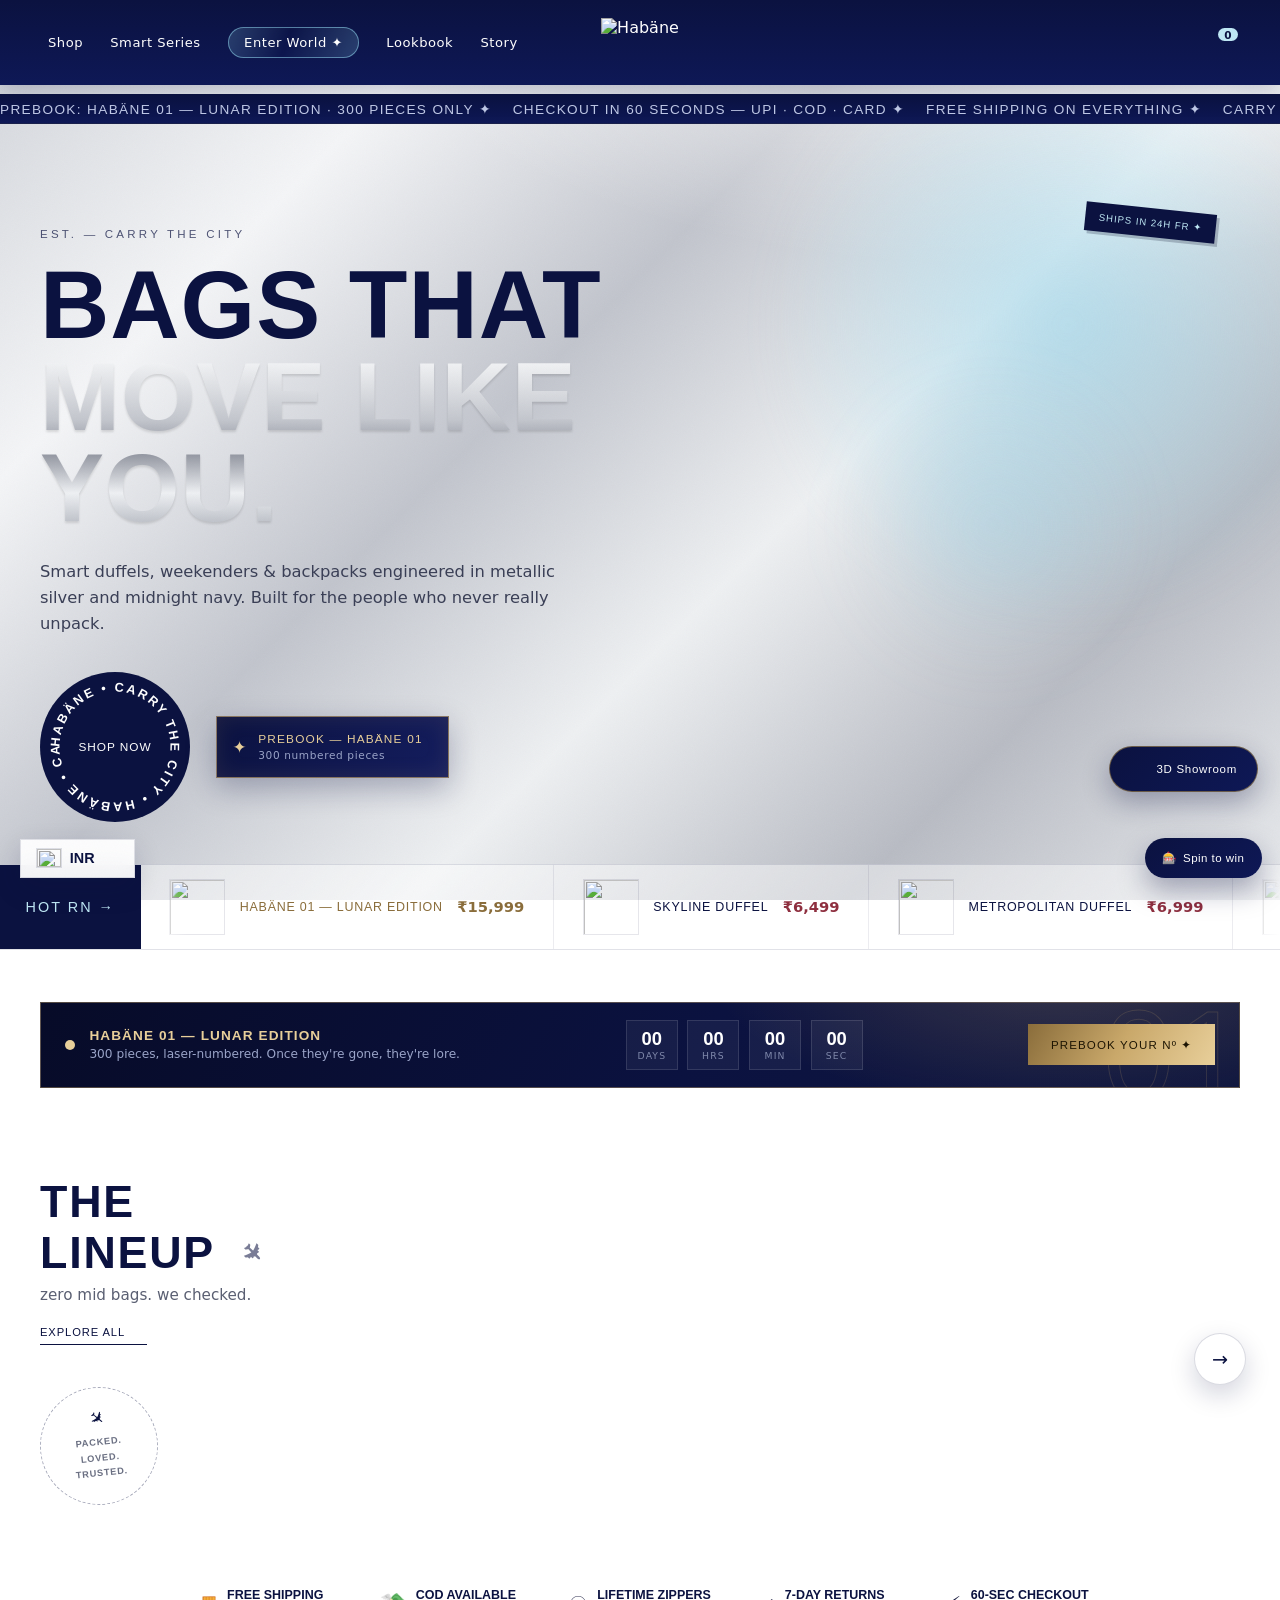
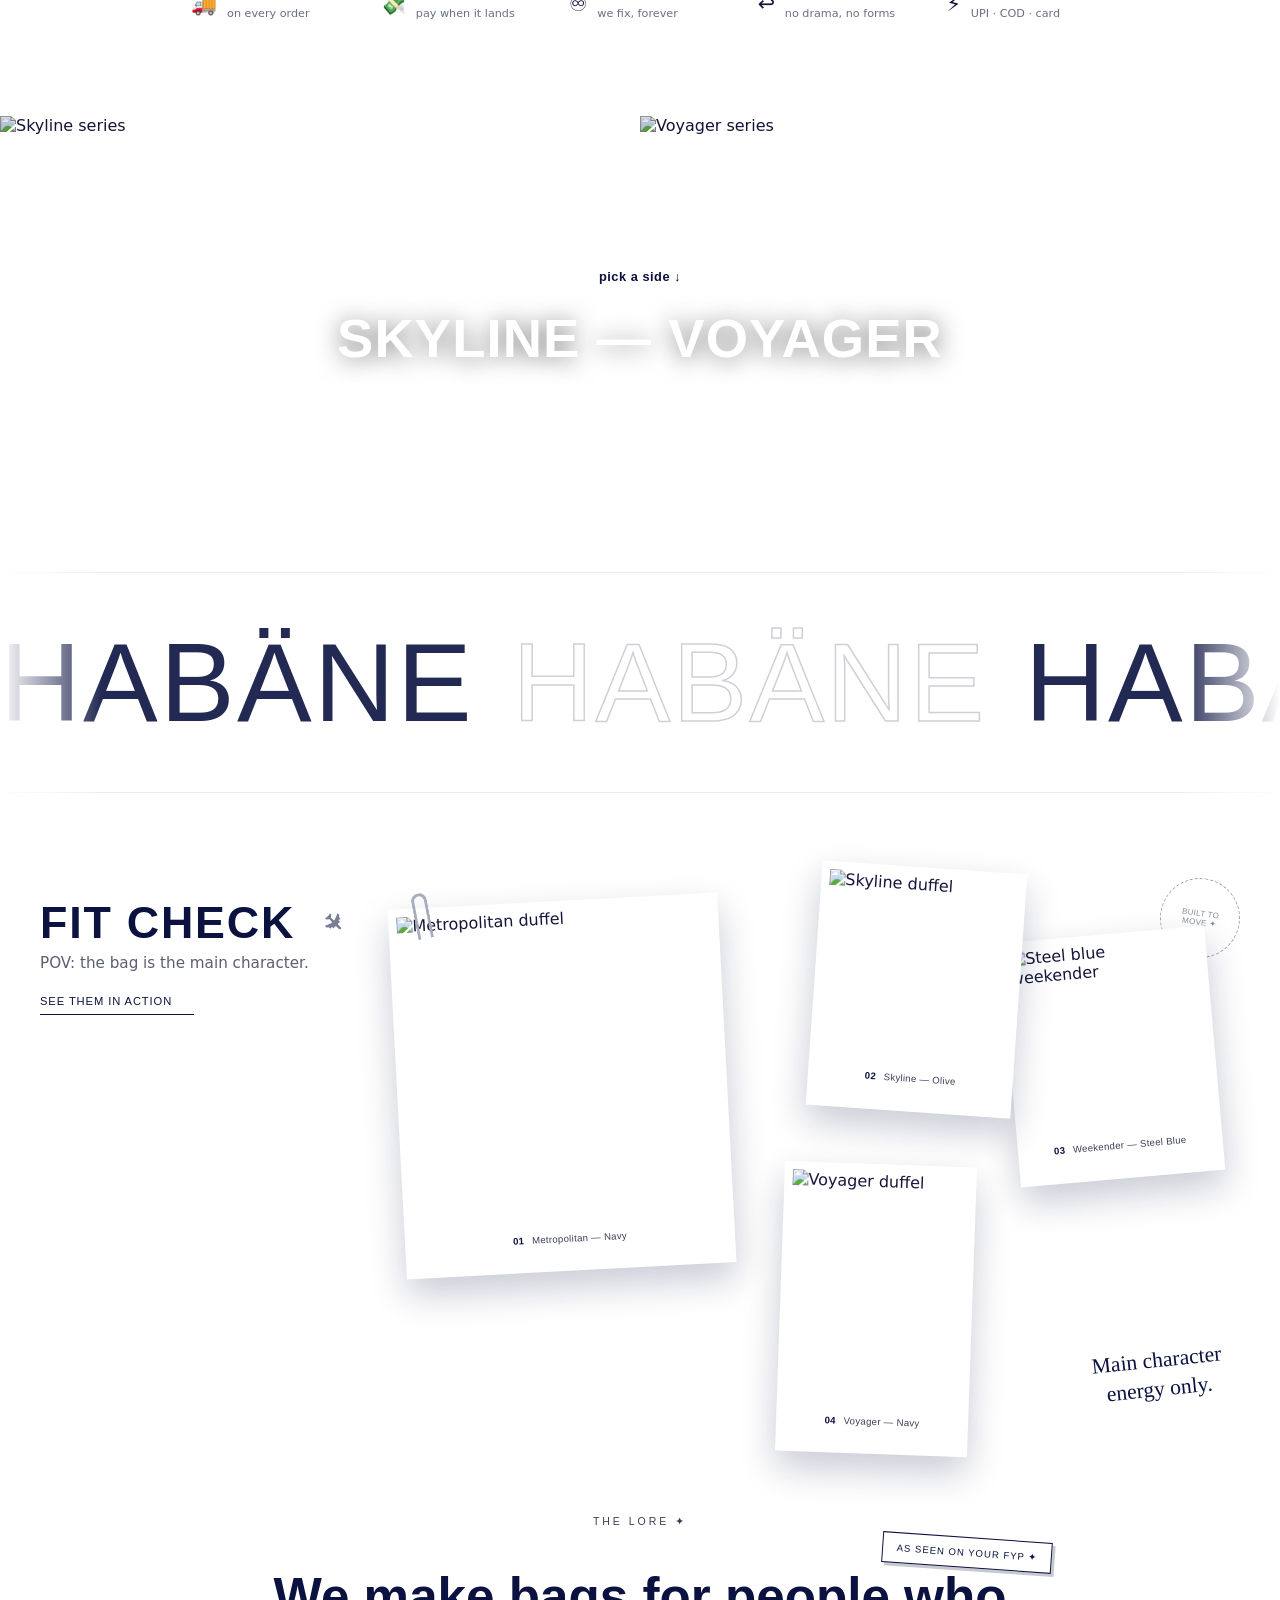
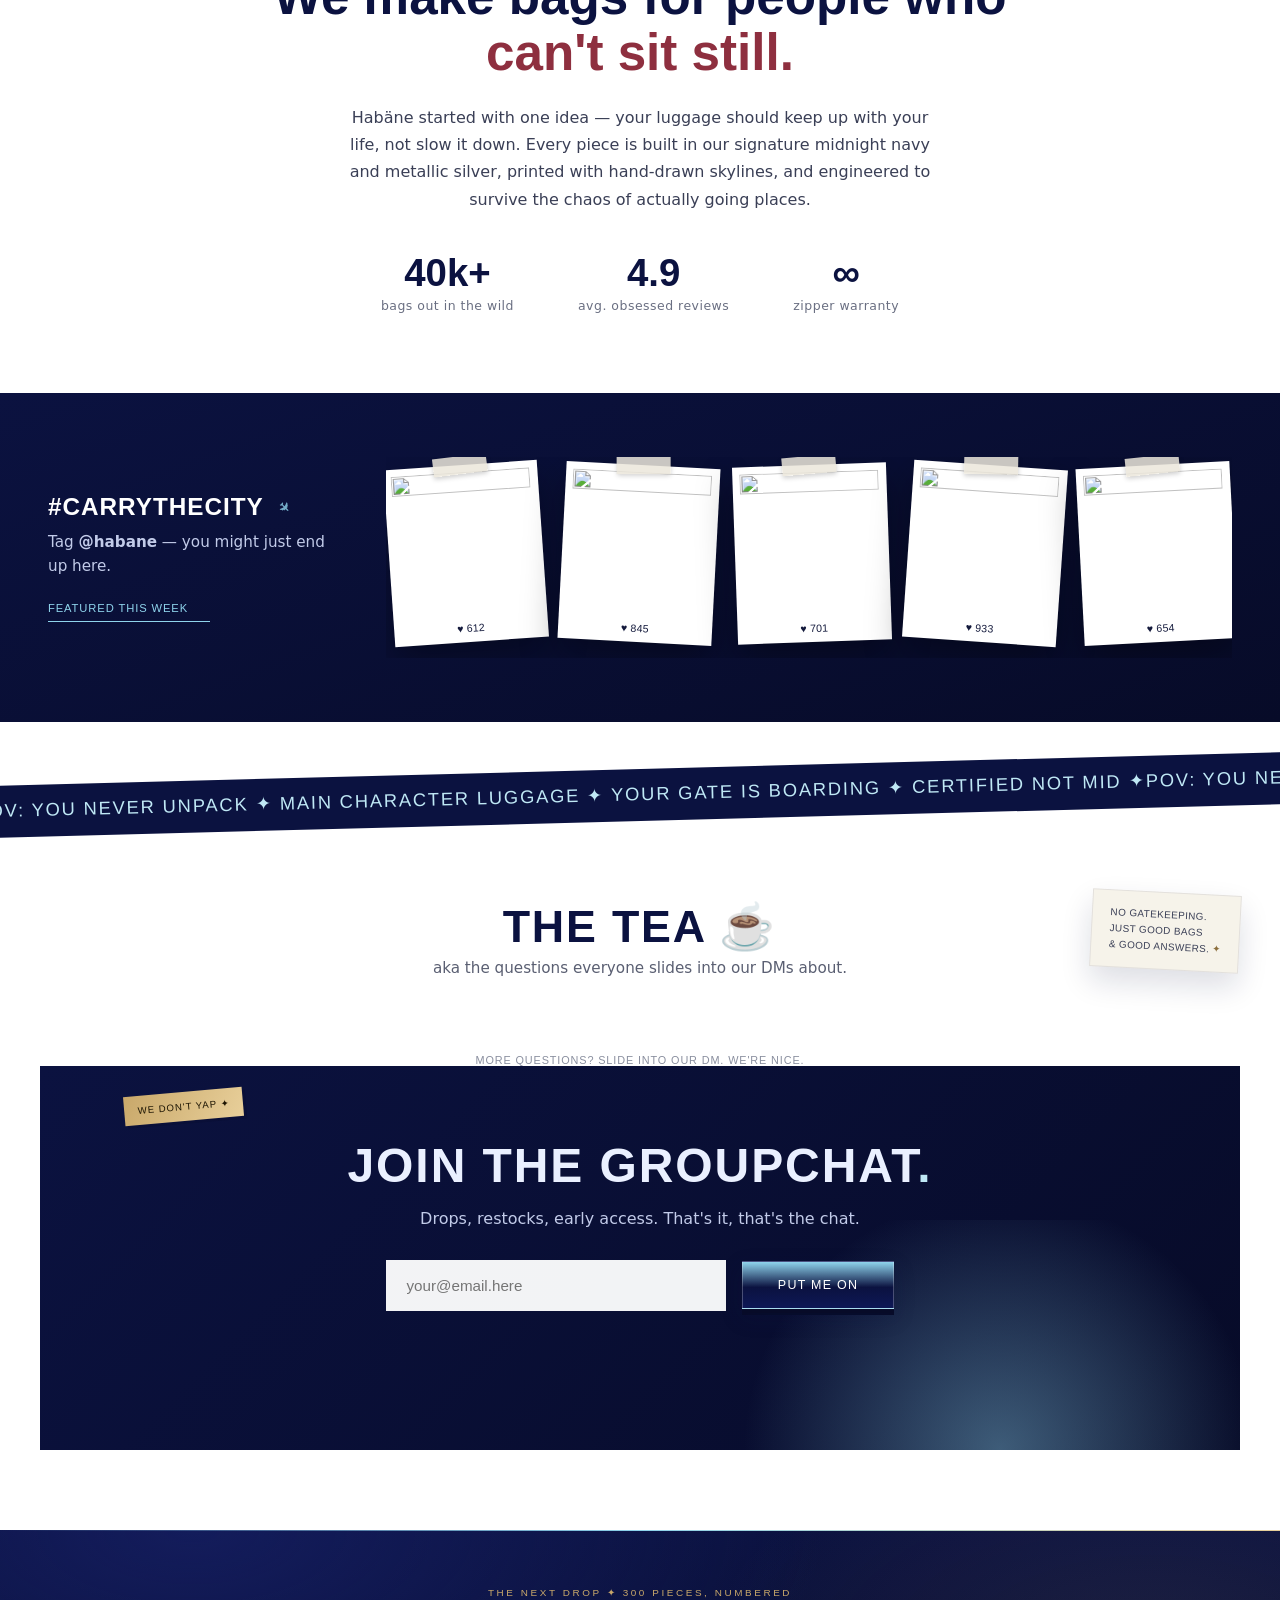
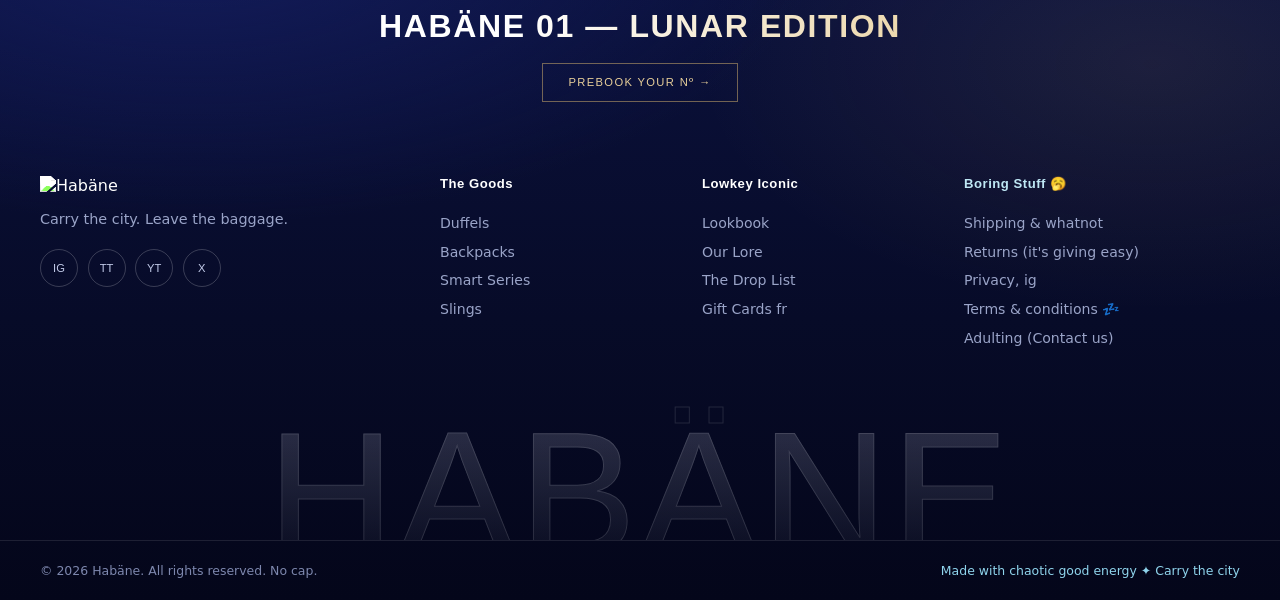
==== commit 723245c3: "Homepage travel-motif redesign, metallic-silver PDP, ambient sound toggle Rebuilds THE LINEUP as a s" ====
--- a/index.html
+++ b/index.html
@@ -143,22 +143,20 @@
       </div>
     </section>
 
-    <section class="featured" id="shop">
-      <div class="featured__head featured__head--row">
-        <div class="featured__head-left">
-          <h2 class="section-title">THE LINEUP</h2>
-          <p class="section-sub">zero mid bags. we checked.</p>
-        </div>
-        <a href="shop.html" class="explore-all">Explore All Products <i data-lucide="arrow-right"></i></a>
-      </div>
-      <div class="home-tabs" id="homeTabs">
-        <button type="button" class="pill is-active" data-tab="all">Everything</button>
-        <button type="button" class="pill" data-tab="duffel">Duffels</button>
-        <button type="button" class="pill" data-tab="backpack">Backpacks</button>
-        <button type="button" class="pill" data-tab="smart">Smart Series</button>
-        <button type="button" class="pill" data-tab="sling">Slings</button>
-      </div>
-      <div class="grid grid--home" id="grid"></div>
+    <section class="lineup" id="shop">
+      <div class="lineup__aside">
+        <h2 class="section-title">THE LINEUP <span class="doodle-plane" aria-hidden="true">✈</span></h2>
+        <p class="section-sub">zero mid bags. we checked.</p>
+        <a href="shop.html" class="lineup__explore">EXPLORE ALL <i data-lucide="arrow-right"></i></a>
+        <div class="lineup__stamp" aria-hidden="true">
+          <span class="lineup__stamp-plane">✈</span>
+          <b>PACKED.<br>LOVED.<br>TRUSTED.</b>
+        </div>
+      </div>
+      <div class="lineup__main">
+        <div class="lineup__track" id="grid"></div>
+        <button class="lineup__arrow" id="rangeNext" type="button" aria-label="Next">→</button>
+      </div>
       <div class="trust">
         <div class="trust__item"><span>🚚</span><div><strong>FREE SHIPPING</strong><em>on every order</em></div></div>
         <div class="trust__item"><span>💸</span><div><strong>COD AVAILABLE</strong><em>pay when it lands</em></div></div>
@@ -189,29 +187,33 @@
       </div>
     </div>
 
-    <!-- ============ LOOKBOOK ============ -->
-    <section class="look" id="lookbook">
-      <div class="look__head">
-        <h2 class="section-title">FIT CHECK</h2>
+    <!-- ============ FIT CHECK — polaroid scrapbook ============ -->
+    <section class="fitcheck" id="lookbook">
+      <div class="fitcheck__head">
+        <h2 class="section-title">FIT CHECK <span class="doodle-plane" aria-hidden="true">✈</span></h2>
         <p class="section-sub">POV: the bag is the main character.</p>
-      </div>
-      <div class="look__grid">
-        <figure class="look__item look__item--tall">
-          <img src="assets/products/p2-navy-metropolitan-duffel.jpg" alt="Metropolitan duffel" />
-          <figcaption>Metropolitan — Navy</figcaption>
-        </figure>
-        <figure class="look__item">
-          <img src="assets/products/p1-olive-skyline-duffel.jpg" alt="Olive skyline duffel" />
-          <figcaption>Skyline — Olive</figcaption>
-        </figure>
-        <figure class="look__item">
-          <img src="assets/products/p3-navy-voyager-duffel.jpg" alt="Voyager duffel" />
-          <figcaption>Voyager — Navy</figcaption>
-        </figure>
-        <figure class="look__item look__item--wide">
-          <img src="assets/products/p5-steel-blue-weekender.jpg" alt="Steel blue weekender" />
-          <figcaption>Weekender — Steel Blue</figcaption>
-        </figure>
+        <a href="shop.html" class="fitcheck__link">SEE THEM IN ACTION <i data-lucide="arrow-right"></i></a>
+      </div>
+      <div class="fitcheck__board">
+        <a class="fitcheck__pol fitcheck__pol--hero" href="product.html?id=p2">
+          <span class="fitcheck__clip" aria-hidden="true"></span>
+          <img src="assets/products/p2-navy-metropolitan-duffel.jpg" alt="Metropolitan duffel">
+          <figcaption><b>01</b> Metropolitan — Navy</figcaption>
+        </a>
+        <a class="fitcheck__pol fitcheck__pol--a" href="product.html?id=p1">
+          <img src="assets/products/p1-olive-skyline-duffel.jpg" alt="Skyline duffel">
+          <figcaption><b>02</b> Skyline — Olive</figcaption>
+        </a>
+        <a class="fitcheck__pol fitcheck__pol--b" href="product.html?id=p5">
+          <img src="assets/products/p5-steel-blue-weekender.jpg" alt="Steel blue weekender">
+          <figcaption><b>03</b> Weekender — Steel Blue</figcaption>
+        </a>
+        <a class="fitcheck__pol fitcheck__pol--tall" href="product.html?id=p3">
+          <img src="assets/products/p3-navy-voyager-duffel.jpg" alt="Voyager duffel">
+          <figcaption><b>04</b> Voyager — Navy</figcaption>
+        </a>
+        <span class="fitcheck__note" aria-hidden="true">Main character<br>energy only.</span>
+        <span class="fitcheck__stamp" aria-hidden="true">BUILT TO<br>MOVE ✦</span>
       </div>
     </section>
 
@@ -229,19 +231,19 @@
       </div>
     </section>
 
-    <!-- ============ UGC / INSTA WALL ============ -->
+    <!-- ============ #CARRYTHECITY — featured polaroid row ============ -->
     <section class="ugc" id="ugc">
       <div class="ugc__head">
-        <h2 class="section-title">#CARRYTHECITY</h2>
-        <p class="section-sub">Tag <strong>@habane</strong> — you might just end up here. main character energy only. ✦</p>
+        <h2 class="section-title">#CARRYTHECITY <span class="doodle-plane" aria-hidden="true">✈</span></h2>
+        <p class="section-sub">Tag <strong>@habane</strong> — you might just end up here.</p>
+        <a href="shop.html" class="ugc__link">FEATURED THIS WEEK <i data-lucide="arrow-right"></i></a>
       </div>
       <div class="ugc__grid">
-        <a class="ugc__item" href="#"><img src="assets/products/p1-olive-skyline-duffel.jpg" alt=""><span class="ugc__tag">@cityrat.exe</span><span class="ugc__heart">♥ 2.4k</span></a>
-        <a class="ugc__item" href="#"><img src="assets/products/alt-black-backpack.jpg" alt=""><span class="ugc__tag">@notyouravg</span><span class="ugc__heart">♥ 1.1k</span></a>
-        <a class="ugc__item" href="#"><img src="assets/products/p2-navy-metropolitan-duffel.jpg" alt=""><span class="ugc__tag">@onmyway</span><span class="ugc__heart">♥ 3.8k</span></a>
-        <a class="ugc__item" href="#"><img src="assets/products/p8-grey-sling.jpg" alt=""><span class="ugc__tag">@lowkey.iconic</span><span class="ugc__heart">♥ 980</span></a>
-        <a class="ugc__item" href="#"><img src="assets/products/alt-white-duffel.jpg" alt=""><span class="ugc__tag">@packlight</span><span class="ugc__heart">♥ 5.2k</span></a>
-        <a class="ugc__item" href="#"><img src="assets/products/p7-heritage-backpack.jpg" alt=""><span class="ugc__tag">@touchgrass</span><span class="ugc__heart">♥ 1.7k</span></a>
+        <a class="ugc__item" href="#" style="--tilt:-4deg"><img src="assets/products/p1-olive-skyline-duffel.jpg" alt=""><span class="ugc__like">♥ 612</span></a>
+        <a class="ugc__item" href="#" style="--tilt:3deg"><img src="assets/products/alt-black-backpack.jpg" alt=""><span class="ugc__like">♥ 845</span></a>
+        <a class="ugc__item" href="#" style="--tilt:-2deg"><img src="assets/products/p2-navy-metropolitan-duffel.jpg" alt=""><span class="ugc__like">♥ 701</span></a>
+        <a class="ugc__item" href="#" style="--tilt:4deg"><img src="assets/products/alt-white-duffel.jpg" alt=""><span class="ugc__like">♥ 933</span></a>
+        <a class="ugc__item" href="#" style="--tilt:-3deg"><img src="assets/products/p7-heritage-backpack.jpg" alt=""><span class="ugc__like">♥ 654</span></a>
       </div>
     </section>
 
@@ -252,16 +254,15 @@
       </div>
     </div>
 
-    <section class="faq-carousel" id="faq">
-      <div class="faq-carousel__head">
+    <!-- ============ THE TEA — chat-bubble FAQ ============ -->
+    <section class="tea" id="faq">
+      <span class="tea__note" aria-hidden="true">NO GATEKEEPING.<br>JUST GOOD BAGS<br>&amp; GOOD ANSWERS. <i>✦</i></span>
+      <div class="tea__head">
         <h2 class="section-title">THE TEA ☕</h2>
         <p class="section-sub">aka the questions everyone slides into our DMs about.</p>
       </div>
-      <div class="faq-carousel__viewport">
-        <button type="button" class="carousel-btn carousel-btn--prev" id="faqPrev" aria-label="Previous"><i data-lucide="chevron-left"></i></button>
-        <div class="faq-carousel__track" id="faqTrack"></div>
-        <button type="button" class="carousel-btn carousel-btn--next" id="faqNext" aria-label="Next"><i data-lucide="chevron-right"></i></button>
-      </div>
+      <div class="tea__grid" id="teaGrid"></div>
+      <p class="tea__foot">MORE QUESTIONS? SLIDE INTO OUR DM. WE'RE NICE.</p>
     </section>
 
     <section class="news">
--- a/styles.css
+++ b/styles.css
@@ -36,6 +36,11 @@
 
 *{box-sizing:border-box;margin:0;padding:0}
 html{scroll-behavior:smooth}
+/* form controls don't inherit font-family by default in any browser — without
+   this, any button/input that doesn't explicitly set a font silently falls
+   back to the OS control font (Arial), clashing with Conthrax/Montserrat text
+   sitting right next to it */
+button,input,select,textarea{ font-family:inherit; font-size:inherit }
 body{
   font-family:"Montserrat",system-ui,sans-serif;
   color:var(--ink);
@@ -467,19 +472,66 @@
 }
 
 /* ===================== LOOKBOOK ===================== */
-.look{ max-width:var(--maxw); margin:0 auto; padding:2rem clamp(1rem,4vw,2.5rem) }
-.look__head{ text-align:center; margin-bottom:2rem }
-.look__grid{ display:grid; grid-template-columns:repeat(4,1fr); grid-auto-rows:220px; gap:1rem }
-.look__item{ position:relative; border-radius:16px; overflow:hidden; cursor:pointer }
-.look__item img{ width:100%; height:100%; object-fit:cover; transition:transform .6s var(--ease) }
-.look__item:hover img{ transform:scale(1.06) }
-.look__item--tall{ grid-row:span 2 }
-.look__item--wide{ grid-column:span 2 }
-.look__item figcaption{
-  position:absolute; left:0; bottom:0; right:0;
-  font-family:"Conthrax",sans-serif; font-size:.78rem; color:#fff;
-  padding:1.4rem .9rem .8rem; letter-spacing:.04em;
-  background:linear-gradient(0deg,rgba(7,11,40,.78),transparent);
+/* ---- FIT CHECK — polaroid scrapbook ---- */
+.fitcheck{
+  max-width:var(--maxw); margin:clamp(3rem,7vw,5rem) auto; padding:0 clamp(1rem,4vw,2.5rem);
+  display:grid; grid-template-columns:clamp(220px,26vw,300px) 1fr; gap:clamp(1.5rem,4vw,3rem);
+  align-items:start;
+}
+.fitcheck__head{ padding-top:1.5rem }
+.fitcheck__link{
+  display:inline-flex; align-items:center; gap:.5rem; margin-top:1.4rem;
+  font-family:"Conthrax",sans-serif; font-size:.7rem; letter-spacing:.08em; color:var(--navy);
+  border-bottom:1.5px solid var(--navy); padding-bottom:.35rem; transition:gap .25s var(--ease);
+}
+.fitcheck__link i{ width:14px; height:14px }
+.fitcheck__link:hover{ gap:.95rem }
+
+.fitcheck__board{ position:relative; min-height:560px }
+.fitcheck__pol{
+  position:absolute; background:#fff; padding:.5rem .5rem 1.7rem; color:inherit;
+  box-shadow:0 16px 36px rgba(11,18,64,.22); cursor:pointer; text-decoration:none;
+  transition:transform .3s var(--ease), box-shadow .3s var(--ease);
+}
+.fitcheck__pol img{ width:100%; display:block; object-fit:cover }
+.fitcheck__pol figcaption{
+  font-family:"Conthrax",sans-serif; font-size:.6rem; letter-spacing:.03em; color:#3a3f56;
+  margin-top:.6rem; text-align:center;
+}
+.fitcheck__pol figcaption b{ color:var(--navy); margin-right:.3rem }
+.fitcheck__pol:hover{ box-shadow:0 24px 48px rgba(11,18,64,.3); z-index:9 }
+.fitcheck__pol--hero{ left:1%; top:5%; width:clamp(240px,27vw,330px); transform:rotate(-3deg); z-index:3 }
+.fitcheck__pol--hero img{ aspect-ratio:1/1 }
+.fitcheck__pol--a{ left:50%; top:-1%; width:clamp(150px,16vw,205px); transform:rotate(4deg); z-index:4 }
+.fitcheck__pol--a img{ aspect-ratio:1/1 }
+.fitcheck__pol--b{ left:73%; top:11%; width:clamp(150px,16vw,205px); transform:rotate(-5deg); z-index:2 }
+.fitcheck__pol--b img{ aspect-ratio:1/1 }
+.fitcheck__pol--tall{ left:46%; top:52%; width:clamp(150px,15vw,195px); transform:rotate(2deg); z-index:3 }
+.fitcheck__pol--tall img{ aspect-ratio:3/4 }
+.fitcheck__clip{
+  position:absolute; top:-15px; left:26px; width:16px; height:46px; z-index:5;
+  border:3px solid #a7adbd; border-radius:9px 9px 0 0 !important; border-bottom:0;
+  transform:rotate(-8deg);
+}
+.fitcheck__note{
+  position:absolute; right:2%; bottom:5%; z-index:6;
+  font-family:"Segoe Script","Brush Script MT",cursive; font-size:1.35rem; color:var(--navy);
+  transform:rotate(-6deg); text-align:center; line-height:1.35;
+}
+.fitcheck__stamp{
+  position:absolute; right:0; top:1%; z-index:1;
+  width:80px; height:80px; border-radius:50% !important; border:1.5px dashed rgba(11,18,64,.4);
+  display:flex; align-items:center; justify-content:center; text-align:center;
+  font-family:"Conthrax",sans-serif; font-size:.5rem; letter-spacing:.04em; color:#8a8f9f;
+  transform:rotate(8deg);
+}
+@media(max-width:860px){
+  .fitcheck{ grid-template-columns:1fr; gap:1.4rem }
+  .fitcheck__board{ min-height:0; display:grid; grid-template-columns:1fr 1fr; gap:1.4rem 1rem; padding-top:1rem }
+  .fitcheck__pol{ position:static; width:auto !important; transform:none !important }
+  .fitcheck__pol--hero{ grid-column:1/-1 }
+  .fitcheck__pol--tall img{ aspect-ratio:1/1 }
+  .fitcheck__note, .fitcheck__stamp, .fitcheck__clip{ display:none }
 }
 
 /* ===================== STORY ===================== */
@@ -600,9 +652,10 @@
   position:fixed; left:50%; bottom:28px; transform:translate(-50%,140%);
   background:var(--navy); color:#fff; padding:.9rem 1.4rem; border-radius:999px;
   font-size:.85rem; font-weight:600; z-index:80; box-shadow:0 12px 30px rgba(11,18,64,.35);
-  transition:transform .45s var(--ease); display:flex; gap:.5rem; align-items:center;
-}
-.toast.show{ transform:translate(-50%,0) }
+  display:flex; gap:.5rem; align-items:center;
+  visibility:hidden; transition:transform .45s var(--ease), visibility 0s linear .45s;
+}
+.toast.show{ transform:translate(-50%,0); visibility:visible; transition:transform .45s var(--ease) }
 
 /* ===================== RESPONSIVE ===================== */
 @media(max-width:1024px){
@@ -948,20 +1001,52 @@
   background:rgba(142,47,63,.08); padding:.35rem .7rem; border-radius:999px;
 }
 
-/* ---- UGC / insta wall ---- */
-.ugc{ max-width:var(--maxw); margin:clamp(3rem,7vw,5rem) auto 0; padding:0 clamp(1rem,4vw,2.5rem) }
-.ugc__head{ text-align:center; margin-bottom:1.8rem }
-.ugc__grid{ display:grid; grid-template-columns:repeat(6,1fr); gap:.7rem }
-.ugc__item{ position:relative; aspect-ratio:1/1; border-radius:14px; overflow:hidden; cursor:pointer }
-.ugc__item img{ width:100%; height:100%; object-fit:cover; transition:transform .6s var(--ease) }
-.ugc__item:hover img{ transform:scale(1.08) }
-.ugc__item::after{ content:""; position:absolute; inset:0; background:linear-gradient(0deg,rgba(7,11,40,.55),transparent 55%); opacity:0; transition:.3s }
-.ugc__item:hover::after{ opacity:1 }
-.ugc__tag,.ugc__heart{ position:absolute; z-index:2; color:#fff; font-size:.7rem; font-weight:600; opacity:0; transition:.3s }
-.ugc__tag{ left:.6rem; bottom:.55rem } .ugc__heart{ right:.6rem; bottom:.55rem; color:var(--ice) }
-.ugc__item:hover .ugc__tag,.ugc__item:hover .ugc__heart{ opacity:1 }
-@media(max-width:860px){ .ugc__grid{ grid-template-columns:repeat(3,1fr) } }
-@media(max-width:520px){ .ugc__grid{ grid-template-columns:repeat(2,1fr) } }
+/* ---- #CARRYTHECITY — featured polaroid row ---- */
+.ugc{
+  position:relative; max-width:none; margin:clamp(3rem,7vw,5rem) 0 0; padding:clamp(2.5rem,6vw,4rem) clamp(1rem,4vw,3rem);
+  background:linear-gradient(160deg,var(--navy) 0%, var(--navy-deep) 100%); overflow:hidden;
+  display:grid; grid-template-columns:minmax(230px,290px) 1fr; gap:clamp(1.5rem,4vw,3rem); align-items:center;
+}
+.ugc__head{ position:relative; z-index:2 }
+.ugc .section-title, .ugc .section-sub{ color:#fff }
+/* one long unbreakable word — size it to sit inside the header column */
+.ugc .section-title{ font-size:clamp(1.25rem,1.9vw,1.7rem); line-height:1.1 }
+.ugc .section-sub{ color:#c2cbe9; line-height:1.6; margin-top:.6rem }
+.ugc .doodle-plane{ color:var(--ice-2); opacity:.8 }
+.ugc__link{
+  display:inline-flex; align-items:center; gap:.5rem; margin-top:1.4rem;
+  font-family:"Conthrax",sans-serif; font-size:.7rem; letter-spacing:.08em; color:var(--ice-2);
+  border-bottom:1.5px solid var(--ice-2); padding-bottom:.35rem; transition:gap .25s var(--ease), color .25s;
+}
+.ugc__link i{ width:14px; height:14px }
+.ugc__link:hover{ gap:.95rem; color:#fff }
+
+.ugc__grid{
+  display:flex; gap:clamp(.6rem,1.6vw,1.2rem); position:relative; z-index:1; min-width:0;
+  overflow-x:auto; padding:.5rem .2rem 1rem; scrollbar-width:none;
+}
+.ugc__grid::-webkit-scrollbar{ display:none }
+.ugc__item{
+  position:relative; flex:0 0 auto; width:clamp(120px,12vw,165px); background:#fff; padding:.45rem .45rem 1.9rem;
+  box-shadow:0 16px 36px rgba(0,0,0,.35); cursor:pointer;
+  transform:rotate(var(--tilt,0deg)); transition:transform .3s var(--ease), box-shadow .3s var(--ease);
+}
+.ugc__item:hover{ transform:rotate(0deg) translateY(-6px); box-shadow:0 24px 46px rgba(0,0,0,.45); z-index:2 }
+.ugc__item::before{
+  content:""; position:absolute; top:-9px; left:50%; transform:translateX(-50%) rotate(-3deg);
+  width:54px; height:18px; background:rgba(236,231,219,.85);
+  box-shadow:0 2px 5px rgba(0,0,0,.2);
+}
+.ugc__item img{ width:100%; aspect-ratio:1/1; object-fit:cover; display:block }
+.ugc__like{
+  position:absolute; left:0; right:0; bottom:.5rem; text-align:center;
+  font-family:"Conthrax",sans-serif; font-size:.66rem; color:#141a3c; letter-spacing:.02em;
+}
+@media(max-width:860px){
+  .ugc{ grid-template-columns:1fr; gap:1.4rem }
+  .ugc__head{ text-align:center }
+  .ugc__link{ margin-left:auto; margin-right:auto }
+}
 
 /* ---- FAQ ---- */
 .faq{ max-width:760px; margin:clamp(3rem,7vw,5rem) auto 0; padding:0 clamp(1rem,4vw,2.5rem) }
@@ -1052,7 +1137,10 @@
   .wheel__right{ order:-1; padding:2rem 1rem }
 }
 
-@media(max-width:520px){ .spin-fab{ bottom:80px } }
+@media(max-width:520px){
+  .spin-fab{ bottom:80px; padding:.75rem; gap:0 }
+  .spin-fab span{ display:none }
+}
 
 /* ============================================================
    REDESIGN — icons, nav, coin, location, pages
@@ -1307,6 +1395,16 @@
   box-shadow:0 0 0 1px rgba(11,18,64,.12);
 }
 .loc-select__chev{ width:15px; height:15px; opacity:.6 }
+/* mobile: a bottom-fixed chip collides with whatever content scrolls beneath it
+   (product titles, form fields, buttons). Dock it in the nav's dead zone between
+   the burger and the centered logo instead — nothing ever scrolls under the nav. */
+@media(max-width:1024px){
+  .loc-select{ left:56px; top:14px; bottom:auto; z-index:65 }
+  .loc-select__btn{ padding:.4rem .55rem; gap:.3rem }
+  .loc-select__flag-img{ width:20px; height:15px }
+  .loc-select__cur-label{ display:none }
+  .loc-select__panel{ top:calc(100% + .6rem); bottom:auto }
+}
 .loc-select__panel{
   position:absolute; bottom:calc(100% + .6rem); left:0; right:auto; width:min(300px,90vw);
   background:rgba(255,255,255,.98); backdrop-filter:blur(12px);
@@ -1677,9 +1775,9 @@
 .contact--page{ margin-top:clamp(2.5rem,6vw,4rem) }
 .contact-form{ margin-top:2.4rem; text-align:left; display:flex; flex-direction:column; gap:1rem; max-width:680px; margin-inline:auto }
 .contact-form__row{ display:grid; grid-template-columns:1fr 1fr; gap:1rem }
-.contact-form label{ display:flex; flex-direction:column; gap:.4rem; font-family:"Montserrat",sans-serif; font-weight:600; font-size:.82rem; color:var(--navy) }
+.contact-form label{ display:flex; flex-direction:column; gap:.4rem; min-width:0; font-family:"Montserrat",sans-serif; font-weight:600; font-size:.82rem; color:var(--navy) }
 .contact-form input, .contact-form textarea{
-  font-family:"Montserrat",sans-serif; font-size:.92rem; font-weight:400; color:var(--ink);
+  width:100%; box-sizing:border-box; font-family:"Montserrat",sans-serif; font-size:.92rem; font-weight:400; color:var(--ink);
   padding:.8rem .9rem; border:1.5px solid rgba(11,18,64,.15); border-radius:10px;
   background:rgba(255,255,255,.8); transition:border-color .25s;
 }
@@ -2132,8 +2230,7 @@
   .nav{ padding-left:.9rem; padding-right:.9rem; gap:.5rem }
   .nav__logo img{ height:32px }
   .nav__links--right{ gap:.55rem }
-  .loc-select{ left:12px; bottom:12px }
-  .loc-select__btn{ padding:.5rem .75rem; font-size:.82rem }
+  .loc-select{ left:44px }
   .checkout-form__row{ grid-template-columns:1fr }
 }
 
@@ -2678,8 +2775,8 @@
   background:rgba(255,255,255,.45);
 }
 .hype__label{
-  flex:0 0 auto; display:flex; align-items:center; padding:0 1.1rem;
-  font-family:"Conthrax",sans-serif; font-size:.66rem; letter-spacing:.14em;
+  flex:0 0 auto; display:flex; align-items:center; padding:0 1.6rem;
+  font-family:"Conthrax",sans-serif; font-size:.9rem; letter-spacing:.14em;
   background:var(--navy); color:var(--ice); white-space:nowrap;
 }
 .hype__viewport{ overflow:hidden; flex:1;
@@ -2690,14 +2787,14 @@
 .hype:hover .hype__track{ animation-play-state:paused }
 .hype__half{ display:flex }
 .hype__item{
-  display:flex; align-items:center; gap:.6rem; padding:.55rem 1.3rem;
+  display:flex; align-items:center; gap:.9rem; padding:.9rem 1.8rem;
   border-right:1px solid rgba(11,18,64,.08); white-space:nowrap;
   transition:background .25s;
 }
 .hype__item:hover{ background:rgba(191,232,245,.35) }
-.hype__item img{ width:40px; height:40px; object-fit:cover; border:1px solid rgba(11,18,64,.1) }
-.hype__item span{ font-family:"Conthrax",sans-serif; font-size:.6rem; letter-spacing:.08em; color:var(--navy) }
-.hype__item em{ font-style:normal; font-weight:700; font-size:.72rem; color:var(--maroon) }
+.hype__item img{ width:56px; height:56px; object-fit:cover; border:1px solid rgba(11,18,64,.1) }
+.hype__item span{ font-family:"Conthrax",sans-serif; font-size:.78rem; letter-spacing:.06em; color:var(--navy) }
+.hype__item em{ font-style:normal; font-weight:700; font-size:.92rem; color:var(--maroon) }
 .hype__item--drop span{ color:var(--brass-deep) }
 .hype__item--drop em{ color:var(--brass-deep) }
 
@@ -2751,7 +2848,8 @@
 
 /* tiny chips + floating buttons keep the pill silhouette */
 .nav__cart em, .nav__iconbtn em, .toast, .spin-fab, .showroom-fab,
-.loc-select__btn, .nav__cta, .nav__world, .cart__bar, .cart__bar span, #shipBar{
+.loc-select__btn, .nav__cta, .nav__world, .cart__bar, .cart__bar span, #shipBar,
+.pill, .card__ticket::before, .card__ticket::after{
   border-radius:999px !important;
 }
 
@@ -2831,19 +2929,12 @@
 
 
 /* ============================================================
-   PRODUCT PAGE — PAPER SPREAD (editorial scrapbook, navy ink,
-   ice highlighter, brass accents)
+   PRODUCT PAGE — METALLIC SILVER SPREAD (editorial scrapbook,
+   navy ink, ice highlighter, brass accents)
    ============================================================ */
-body[data-page="product"]{
-  background:
-    repeating-linear-gradient(0deg, rgba(11,18,64,.035) 0 1px, transparent 1px 30px),
-    repeating-linear-gradient(90deg, rgba(11,18,64,.03) 0 1px, transparent 1px 30px),
-    radial-gradient(900px 500px at 78% -6%, #fbf9f4 0%, transparent 60%),
-    linear-gradient(160deg,#f2eee5 0%, #ece7db 48%, #f4f1e9 100%);
-  background-attachment:fixed;
-  color:var(--ink);
-}
-body[data-page="product"] .pd__crumb{ color:#8d8778 }
+/* same metallic-silver field as every other page — the product
+   stage is a card ON that surface, not a different page theme */
+body[data-page="product"] .pd__crumb{ color:#8a8f9f }
 body[data-page="product"] .pd__crumb a:hover{ color:var(--navy) }
 
 /* ---- the spread ---- */
@@ -2855,7 +2946,7 @@
 
 /* left column — headline */
 .spread__left{ position:relative; padding-top:1.2rem; z-index:2 }
-body[data-page="product"] .pd__cat{ color:#8d8778; letter-spacing:.2em }
+body[data-page="product"] .pd__cat{ color:#8a8f9f; letter-spacing:.2em }
 .spread__title{
   font-family:Georgia,"Times New Roman",serif; font-weight:600;
   font-size:clamp(2.4rem,4.8vw,4.2rem); line-height:1.02; letter-spacing:-.01em;
@@ -2870,11 +2961,11 @@
   background:linear-gradient(100deg, transparent 0%, rgba(143,212,236,.85) 4% 96%, transparent 100%);
   color:inherit; padding:.12em .35em; box-decoration-break:clone; -webkit-box-decoration-break:clone;
 }
-.spread__desc{ font-size:.88rem; line-height:1.65; color:#5c5a50; max-width:30ch; margin-bottom:1.4rem }
+.spread__desc{ font-size:.88rem; line-height:1.65; color:#3a3f56; max-width:30ch; margin-bottom:1.4rem }
 .spread__trust{ list-style:none; display:flex; flex-direction:column; gap:.9rem; margin-bottom:1.8rem }
 .spread__trust li{ display:flex; align-items:center; gap:.7rem }
 .spread__trust i{ width:20px; height:20px; color:var(--navy) }
-.spread__trust span{ font-family:"Conthrax",sans-serif; font-size:.58rem; letter-spacing:.12em; color:#3c3a32; line-height:1.5 }
+.spread__trust span{ font-family:"Conthrax",sans-serif; font-size:.58rem; letter-spacing:.12em; color:#6a6f82; line-height:1.5 }
 
 /* polaroids with tape */
 .polaroid{
@@ -2944,11 +3035,11 @@
 }
 .buycard__badge[hidden]{ display:none }
 .buycard .pd__stars{ color:#141a3c; font-size:.85rem }
-.buycard .pd__revs{ color:#8d8778 }
+.buycard .pd__revs{ color:#8a8f9f }
 body[data-page="product"] .pd__price{
   font-family:"Conthrax",sans-serif; font-size:1.55rem; color:#141a3c; margin:.7rem 0 1rem;
 }
-body[data-page="product"] .pd__price s{ font-family:"Montserrat",sans-serif; color:#a39d8d; font-size:.95rem }
+body[data-page="product"] .pd__price s{ font-family:"Montserrat",sans-serif; color:#a2a6b2; font-size:.95rem }
 .pd__savechip{
   display:inline-block; vertical-align:middle; margin-left:.45rem; transform:rotate(-2deg);
   font-family:"Conthrax",sans-serif; font-size:.6rem; letter-spacing:.08em;
@@ -2956,7 +3047,7 @@
   color:#141a3c; padding:.35rem .55rem; border:0;
 }
 .buycard .pd__label{ font-size:.68rem; letter-spacing:.12em; text-transform:uppercase; color:#141a3c }
-.buycard .pd__label em{ color:#8d8778 }
+.buycard .pd__label em{ color:#8a8f9f }
 .buycard .pd__block{ margin-bottom:1rem }
 body[data-page="product"] .pd__size{
   background:#fff; border-color:rgba(20,26,60,.22); color:#141a3c; font-size:.78rem;
@@ -2985,7 +3076,7 @@
   font-size:.72rem; text-transform:uppercase; color:#141a3c;
 }
 body[data-page="product"] .pd__wish.liked{ color:var(--maroon) }
-.buycard .pd__live{ margin:0 0 .2rem; color:#8d8778 }
+.buycard .pd__live{ margin:0 0 .2rem; color:#8a8f9f }
 .buycard .pd__live b{ color:#141a3c }
 body[data-page="product"] .pd__prebook{ width:100% }
 
@@ -2999,7 +3090,6 @@
 body[data-page="product"] .pd__spec{ background:rgba(255,255,255,.72); border:1px solid rgba(20,26,60,.06) }
 body[data-page="product"] .pd__feat{ background:rgba(255,255,255,.72); border-color:rgba(20,26,60,.06) }
 body[data-page="product"] .section-title{ color:#141a3c }
-body[data-page="product"] .section-sub{ color:#8d8778 }
 body[data-page="product"] .carousel-btn{ background:#fff; border-color:rgba(20,26,60,.14); color:#141a3c }
 body[data-page="product"] .carousel-btn:hover{ background:#141a3c; color:#fff; border-color:#141a3c }
 
@@ -3027,3 +3117,211 @@
 .doodle--spark{ bottom:14% }
 .spread__img{ filter:brightness(1.07) contrast(1.03) saturate(1.03) drop-shadow(0 26px 30px rgba(20,26,60,.18)) }
 
+
+/* ============================================================
+   SOUND TOGGLE — opt-in ambient soundscape, nav icon
+   ============================================================ */
+.sound-toggle{ position:relative; display:inline-flex; align-items:center; justify-content:center }
+.sound-toggle i{ width:19px; height:19px; transition:color .3s }
+.sound-toggle.is-on{ color:var(--ice-2) }
+.sound-toggle.is-on i{ filter:drop-shadow(0 0 6px rgba(143,212,236,.75)) }
+.sound-toggle.is-on::after{
+  content:""; position:absolute; inset:-7px; border-radius:50%; pointer-events:none;
+  box-shadow:0 0 0 0 rgba(143,212,236,.55);
+  animation:soundPulse 2.6s ease-out infinite;
+}
+@keyframes soundPulse{
+  0%{ box-shadow:0 0 0 0 rgba(143,212,236,.5) }
+  70%{ box-shadow:0 0 0 9px rgba(143,212,236,0) }
+  100%{ box-shadow:0 0 0 0 rgba(143,212,236,0) }
+}
+
+/* ============================================================
+   BOARDING-PASS PRODUCT CARDS — travel-ticket motif
+   ============================================================ */
+.card__ticket{
+  display:flex; align-items:center; gap:.5rem;
+  padding:.55rem .9rem; background:#f6f3ea;
+  border-top:1px dashed rgba(11,18,64,.22); border-bottom:1px dashed rgba(11,18,64,.22);
+  position:relative;
+}
+/* punch-holes at each end, like a torn ticket stub */
+.card__ticket::before, .card__ticket::after{
+  content:""; position:absolute; top:50%; width:10px; height:10px;
+  background:#fff; border-radius:50% !important; transform:translateY(-50%);
+  box-shadow:0 0 0 1px rgba(11,18,64,.12);
+}
+.card__ticket::before{ left:-5px }
+.card__ticket::after{ right:-5px }
+.card__ticket-from, .card__ticket-to{
+  font-family:"Conthrax",sans-serif; font-size:.56rem; letter-spacing:.06em; color:#8a8574;
+  white-space:nowrap;
+}
+.card__ticket-from b, .card__ticket-to b{ color:var(--navy); font-size:.68rem; letter-spacing:.08em }
+.card__ticket-arrow{ color:#a39d8a; font-size:.7rem; flex:0 0 auto }
+.card__barcode{
+  flex:1; height:16px; margin-left:auto; max-width:60px;
+  background-image:repeating-linear-gradient(90deg,
+    var(--navy) 0 1px, transparent 1px 3px,
+    var(--navy) 3px 5px, transparent 5px 6px,
+    var(--navy) 6px 6.5px, transparent 6.5px 9px,
+    var(--navy) 9px 11px, transparent 11px 12px);
+  opacity:.55;
+}
+.card--prebook .card__ticket{ background:rgba(201,168,106,.12) }
+.card--prebook .card__ticket-from b, .card--prebook .card__ticket-to b{ color:var(--brass-deep) }
+.card--prebook .card__barcode{ background-image:repeating-linear-gradient(90deg,
+    var(--brass-deep) 0 1px, transparent 1px 3px,
+    var(--brass-deep) 3px 5px, transparent 5px 6px,
+    var(--brass-deep) 6px 6.5px, transparent 6.5px 9px,
+    var(--brass-deep) 9px 11px, transparent 11px 12px); }
+.doodle-plane{
+  display:inline-block; font-size:.55em; color:var(--navy); opacity:.55;
+  transform:rotate(45deg) translateY(-.3em); margin-left:.3em; font-style:normal;
+}
+
+/* ============================================================
+   THE TEA — chat-bubble FAQ
+   ============================================================ */
+.tea{
+  position:relative; max-width:var(--maxw); margin:clamp(3rem,7vw,5rem) auto 0;
+  padding:0 clamp(1rem,4vw,2.5rem);
+}
+.tea__head{ text-align:center; margin-bottom:2.4rem }
+.tea__note{
+  position:absolute; top:-.5rem; right:clamp(1rem,4vw,2.5rem); z-index:1;
+  background:#f6f3ea; padding:.9rem 1.1rem; max-width:190px;
+  border:1px solid rgba(11,18,64,.08); box-shadow:0 14px 30px rgba(11,18,64,.14);
+  transform:rotate(3deg);
+  font-family:"Conthrax",sans-serif; font-size:.62rem; letter-spacing:.04em; color:#3a3f56; line-height:1.6;
+}
+.tea__note i{ font-style:normal; color:var(--brass-deep) }
+.tea__grid{ display:flex; gap:1.2rem; flex-wrap:wrap; justify-content:center }
+.tea__col{ flex:1 1 220px; max-width:260px; display:flex; flex-direction:column; gap:.7rem }
+.tea__bubble{ position:relative; padding:.9rem 1.1rem 1.4rem; font-size:.85rem; line-height:1.5 }
+.tea__bubble p{ margin:0 }
+.tea__bubble--q{
+  background:#fff; color:var(--ink); border:1px solid rgba(11,18,64,.1);
+  border-radius:16px 16px 16px 4px; align-self:flex-start;
+}
+.tea__bubble--a{
+  background:var(--navy); color:#eaf0ff;
+  border-radius:16px 16px 4px 16px; align-self:flex-end; padding-left:2.6rem;
+}
+.tea__avatar{
+  position:absolute; left:.7rem; top:.8rem; width:22px; height:22px;
+  display:flex; align-items:center; justify-content:center; font-size:.85rem;
+}
+.tea__time{
+  position:absolute; right:.9rem; bottom:.45rem;
+  font-size:.6rem; letter-spacing:.03em; opacity:.55;
+}
+.tea__bubble--q .tea__time{ color:#8a8f9f }
+.tea__bubble--a .tea__time{ color:#9aa4c8 }
+.tea__foot{
+  text-align:center; margin:2.4rem 0 0; font-family:"Conthrax",sans-serif;
+  font-size:.68rem; letter-spacing:.08em; color:#8a8f9f;
+}
+@media(max-width:760px){
+  .tea__note{ display:none }
+  .tea__grid{ flex-direction:column; align-items:center }
+  .tea__col{ max-width:420px; width:100% }
+}
+
+/* ---- PDP polish: stamp + title sparkle ---- */
+.doodle--title-spark{
+  position:static; display:inline-block; font-size:.5em; color:var(--ice-2);
+  vertical-align:top; margin-left:.15em; transform:none; opacity:.85;
+}
+.pd__stamp{
+  position:absolute; left:6%; bottom:96px; z-index:3;
+  width:84px; height:84px; border-radius:50% !important; border:1.5px dashed rgba(20,26,60,.35);
+  background:rgba(246,243,234,.92);
+  display:flex; align-items:center; justify-content:center; text-align:center;
+  font-family:"Conthrax",sans-serif; font-size:.42rem; letter-spacing:.03em; line-height:1.6; color:#6a6f82;
+  transform:rotate(-8deg); box-shadow:0 8px 20px rgba(20,26,60,.12);
+}
+@media(max-width:1080px){ .pd__stamp{ bottom:80px } }
+@media(max-width:700px){ .pd__stamp{ display:none } }
+
+/* ============================================================
+   THE LINEUP — side header + clean-card carousel
+   ============================================================ */
+.lineup{
+  max-width:var(--maxw); margin:clamp(3rem,7vw,5rem) auto; padding:0 clamp(1rem,4vw,2.5rem);
+  display:grid; grid-template-columns:minmax(190px,230px) 1fr; gap:clamp(1.5rem,4vw,3rem);
+  align-items:center;
+}
+.lineup__aside{ position:relative; align-self:start; padding-top:.5rem }
+.lineup__aside .section-title{ margin-bottom:.5rem }
+.lineup__explore{
+  display:inline-flex; align-items:center; gap:.5rem; margin-top:1.3rem;
+  font-family:"Conthrax",sans-serif; font-size:.7rem; letter-spacing:.08em; color:var(--navy);
+  border-bottom:1.5px solid var(--navy); padding-bottom:.35rem; transition:gap .25s var(--ease);
+}
+.lineup__explore i{ width:14px; height:14px }
+.lineup__explore:hover{ gap:.95rem }
+.lineup__stamp{
+  margin-top:2.6rem; width:118px; height:118px; border-radius:50% !important;
+  border:1.5px dashed rgba(11,18,64,.35); display:flex; flex-direction:column;
+  align-items:center; justify-content:center; text-align:center; gap:.45rem;
+  transform:rotate(-6deg);
+}
+.lineup__stamp-plane{ font-size:1.1rem; color:var(--navy); transform:rotate(45deg); line-height:1 }
+.lineup__stamp b{ font-family:"Conthrax",sans-serif; font-size:.58rem; letter-spacing:.08em; color:#6a6f82; line-height:1.7 }
+
+.lineup__main{ position:relative; min-width:0 }
+.lineup__track{
+  display:flex; gap:18px; overflow-x:auto; scroll-snap-type:x mandatory;
+  padding:.5rem .4rem 1rem; scrollbar-width:none;
+}
+.lineup__track::-webkit-scrollbar{ display:none }
+.lcard{
+  flex:0 0 clamp(210px,20vw,255px); scroll-snap-align:start;
+  background:#f2ede2; display:flex; flex-direction:column; overflow:hidden;
+  color:var(--navy); text-decoration:none;
+  transition:transform .35s var(--ease), box-shadow .35s var(--ease);
+}
+.lcard:hover{ transform:translateY(-6px); box-shadow:0 22px 44px rgba(11,18,64,.16) }
+.lcard__media{ position:relative; aspect-ratio:1/1; overflow:hidden }
+.lcard__media img{ width:100%; height:100%; object-fit:cover; transition:transform .5s var(--ease) }
+.lcard:hover .lcard__media img{ transform:scale(1.05) }
+.lcard__badge{
+  position:absolute; top:.7rem; left:.7rem; z-index:2;
+  font-family:"Conthrax",sans-serif; font-size:.54rem; letter-spacing:.08em;
+  background:var(--navy); color:#fff; padding:.35rem .6rem;
+}
+.lcard__badge--brass{ background:linear-gradient(120deg,var(--brass-deep),var(--brass-2)); color:#1d1503 }
+.lcard__add{
+  position:absolute; left:.7rem; right:.7rem; bottom:.7rem; z-index:2;
+  transform:translateY(150%); opacity:0; cursor:pointer; border:0;
+  background:var(--navy); color:#fff; padding:.7rem;
+  font-family:"Conthrax",sans-serif; font-size:.58rem; letter-spacing:.06em;
+  transition:transform .35s var(--ease), opacity .35s var(--ease), background .25s;
+}
+.lcard__add:hover{ background:#000 }
+.lcard:hover .lcard__add{ transform:none; opacity:1 }
+.lcard__body{ padding:.9rem 1rem 1.1rem; display:flex; flex-direction:column; gap:.35rem }
+.lcard__name{ font-family:"Conthrax",sans-serif; font-size:.8rem; color:var(--navy); letter-spacing:.01em; line-height:1.2 }
+.lcard__price{ font-family:"Conthrax",sans-serif; font-size:.88rem; color:var(--navy) }
+
+.lineup__arrow{
+  position:absolute; right:-6px; top:36%; z-index:5;
+  width:52px; height:52px; border-radius:50% !important; cursor:pointer;
+  border:1px solid rgba(11,18,64,.15); background:#fff; color:var(--navy);
+  box-shadow:0 10px 26px rgba(11,18,64,.18); font-size:1.2rem; line-height:1;
+  transition:.25s var(--ease);
+}
+.lineup__arrow:hover{ background:var(--navy); color:#fff; transform:translateY(-2px) }
+
+.lineup > .trust{ grid-column:1/-1; margin-top:1.2rem; padding:0; max-width:none }
+
+@media (hover:none){
+  .lcard__add{ transform:none; opacity:1; background:rgba(11,18,64,.92) }
+}
+@media(max-width:860px){
+  .lineup{ grid-template-columns:1fr; gap:1.2rem }
+  .lineup__aside{ padding-right:110px; min-height:70px }
+  .lineup__stamp{ position:absolute; top:-.4rem; right:0; margin:0; width:96px; height:96px }
+  .lineup__arrow{ display:none }
+}
